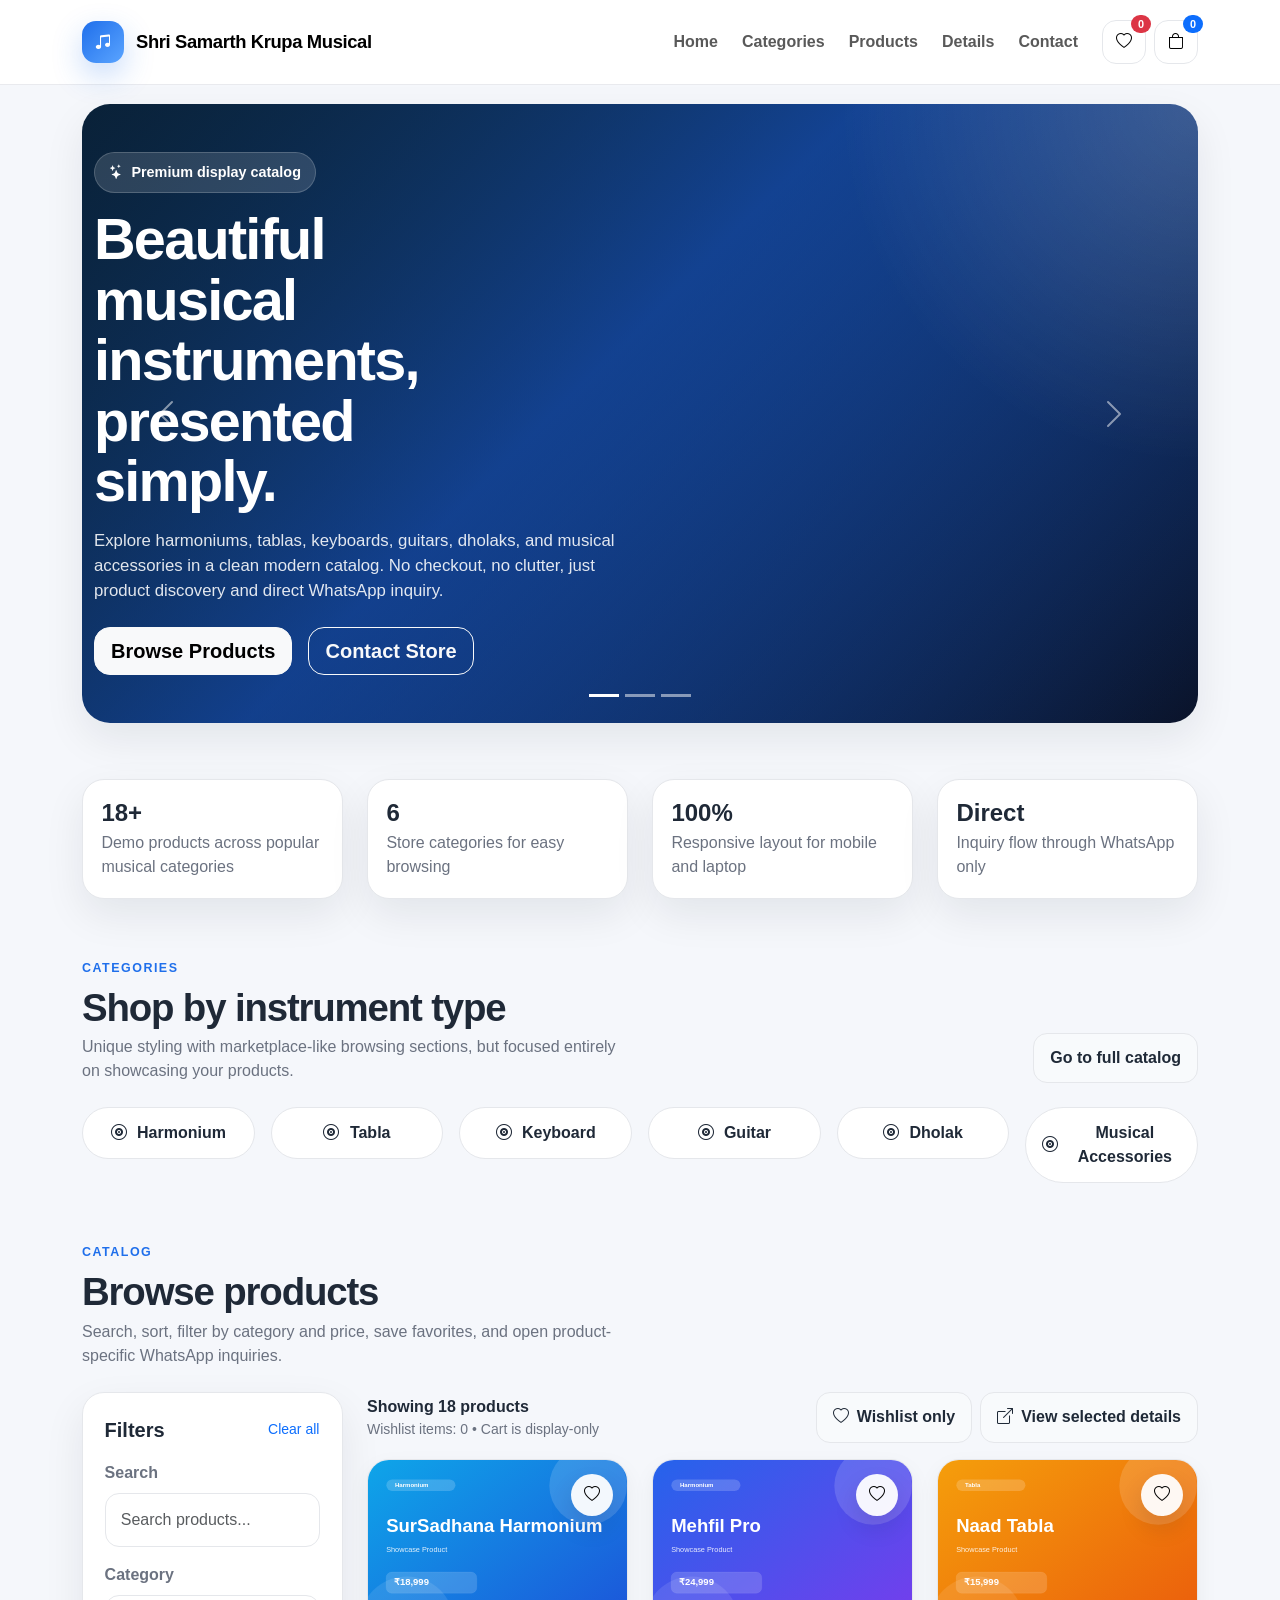
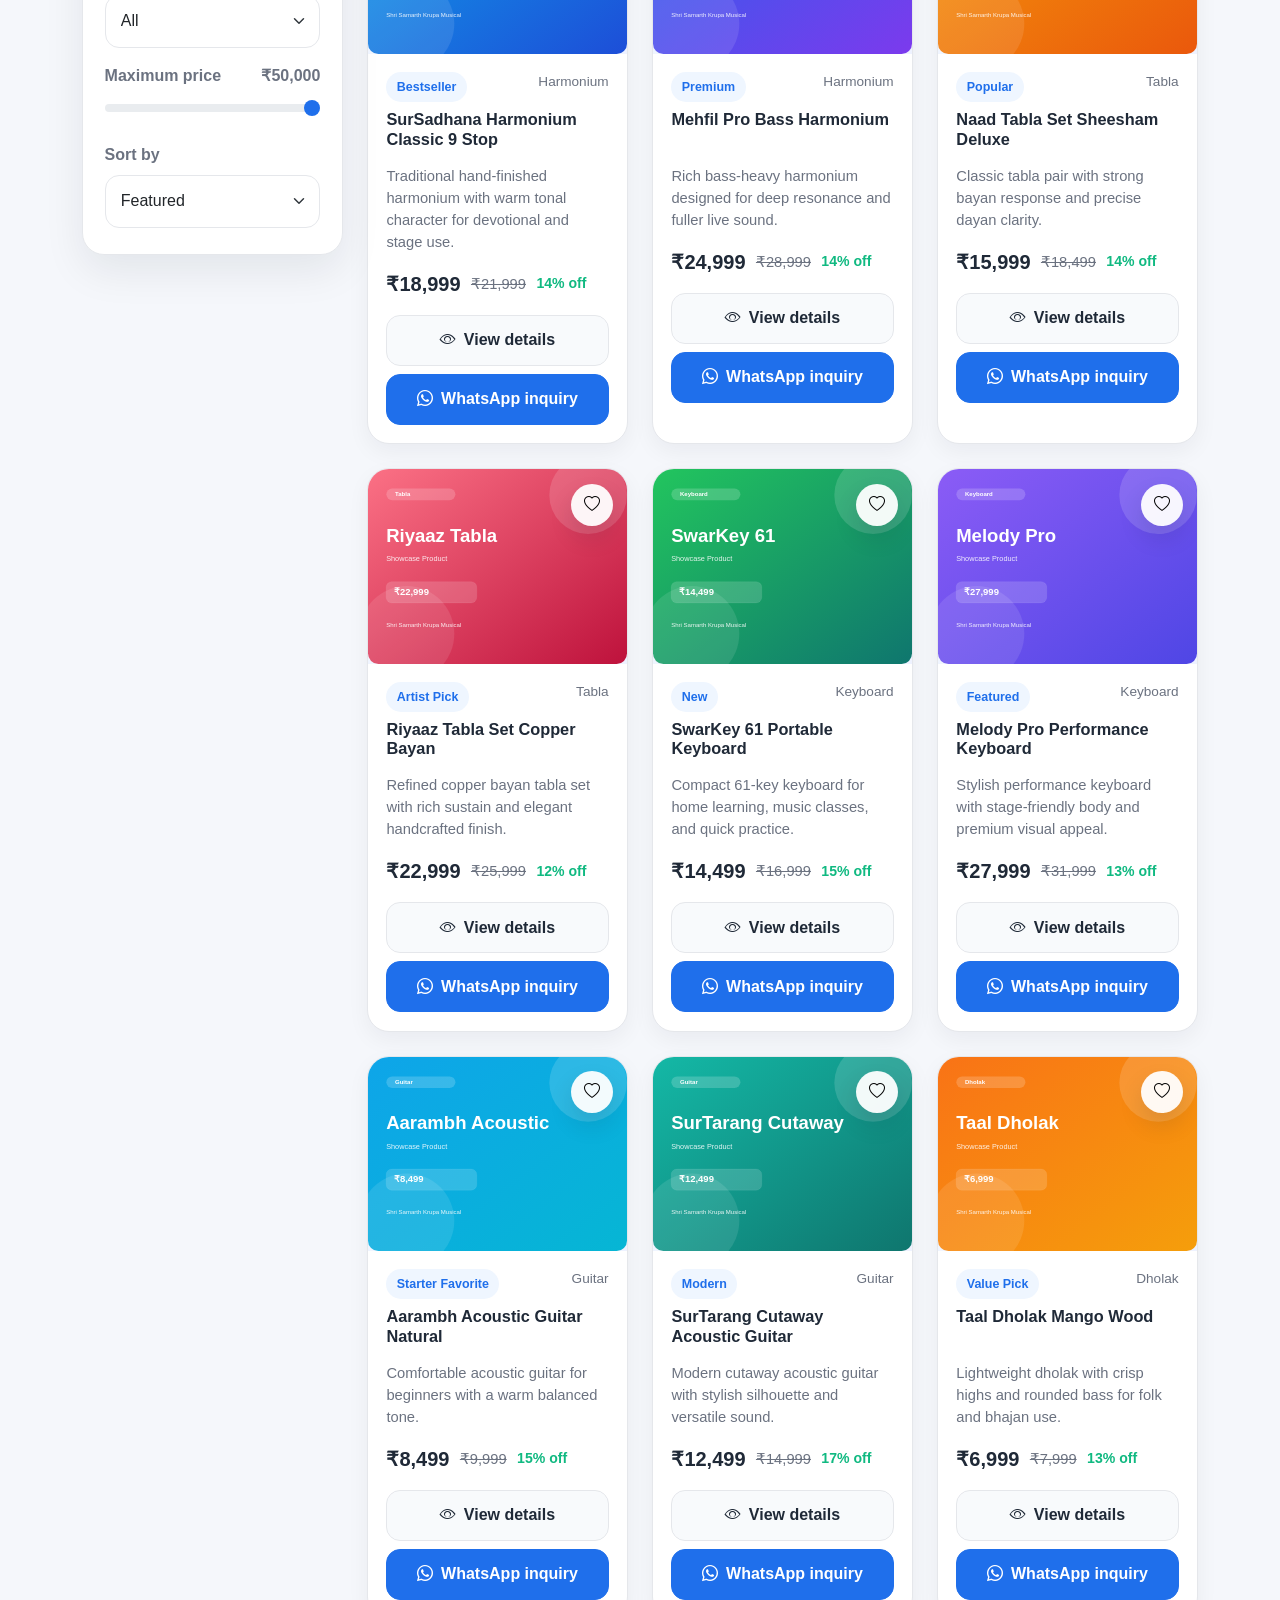
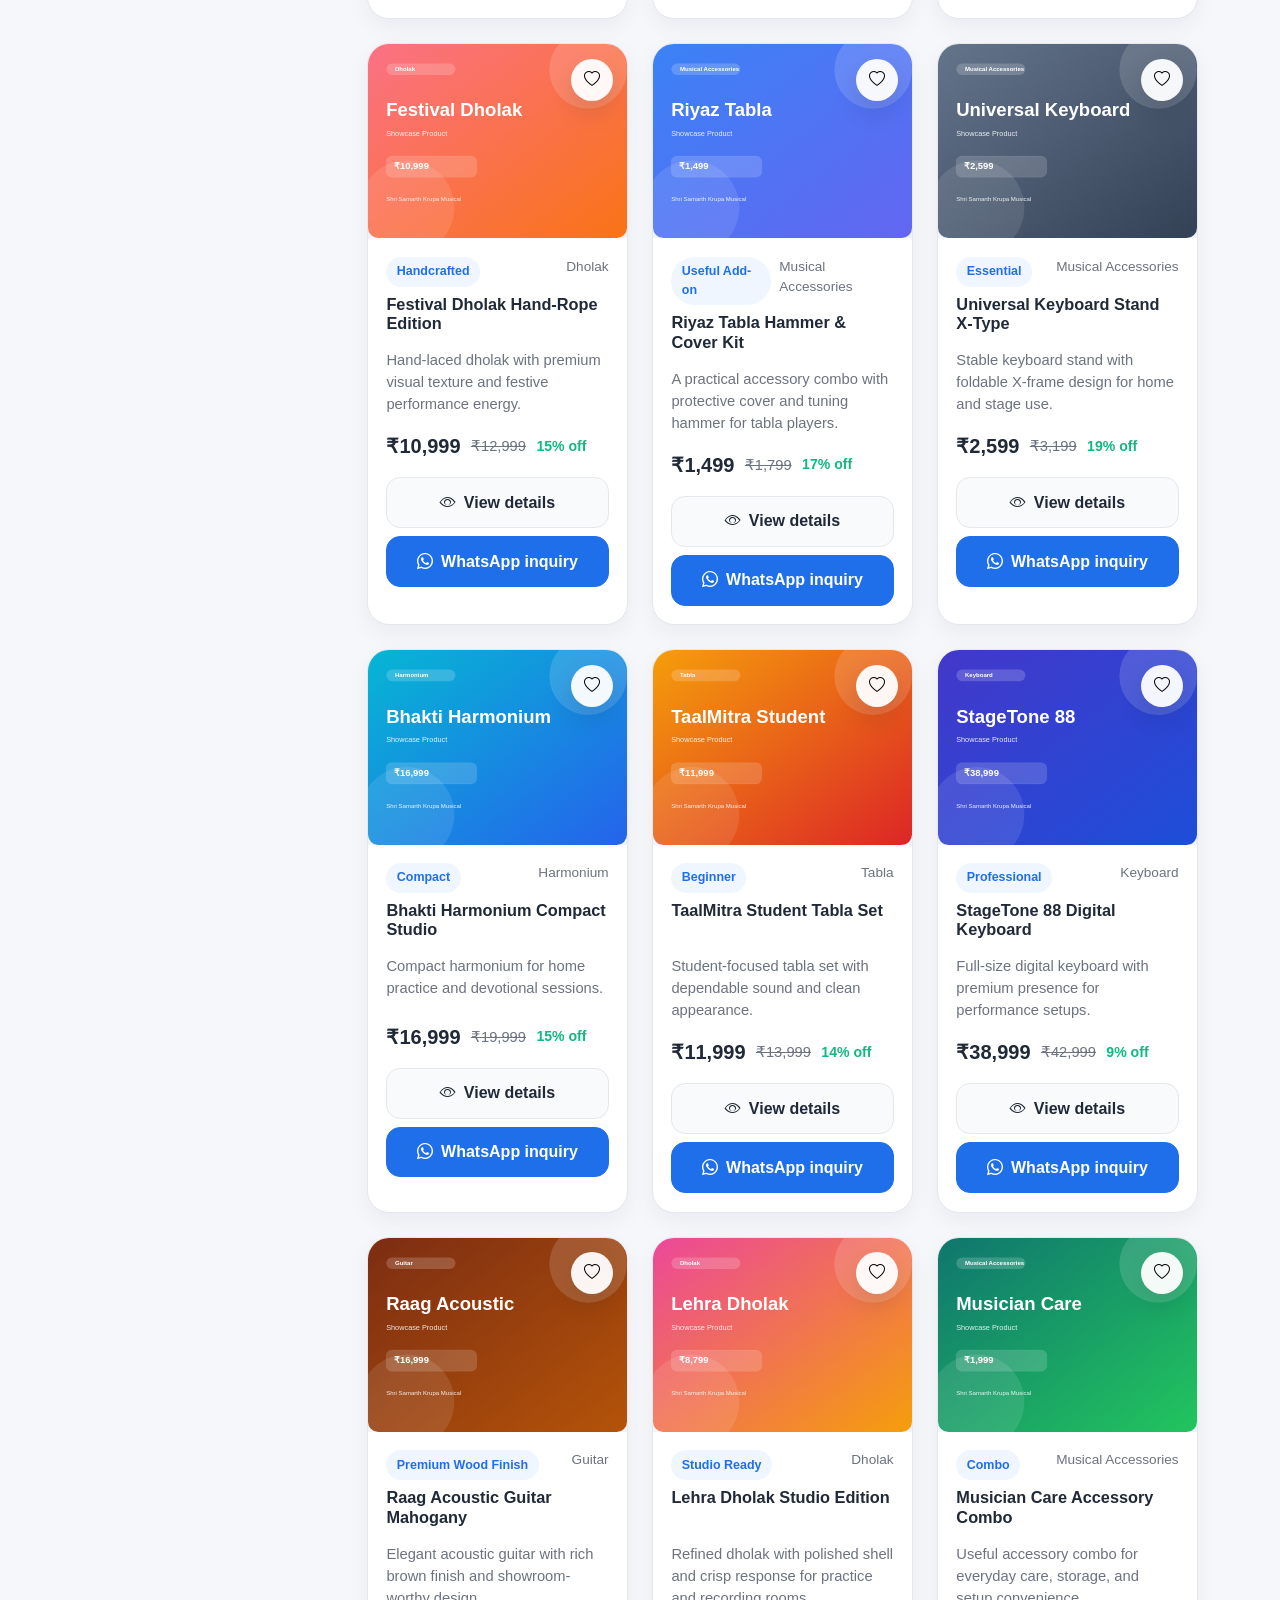
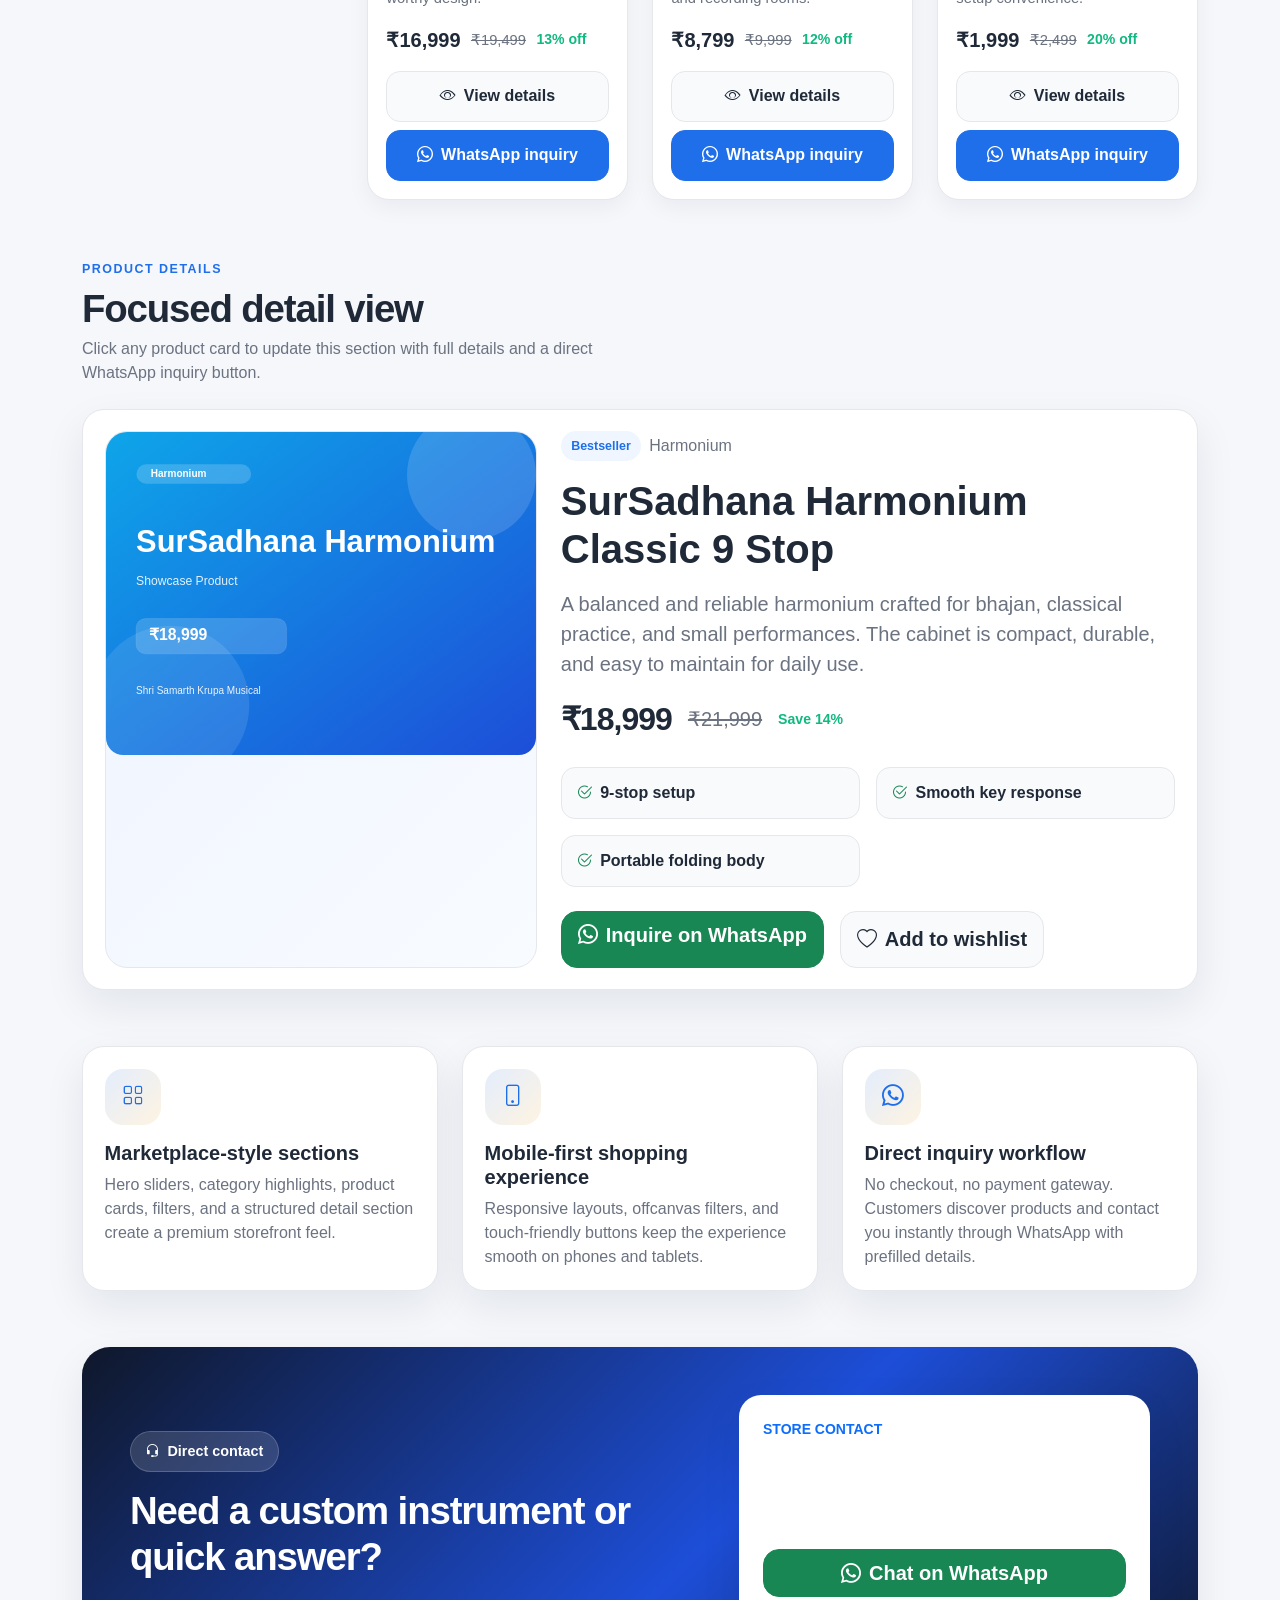
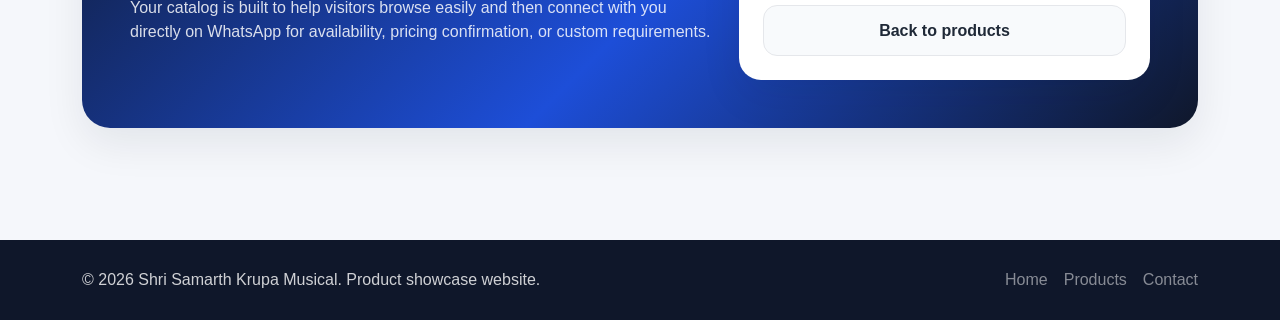
==== index.html @ 55a754b4 "Update index.html added a new style website" ====
<!DOCTYPE html>
<html lang="en">
<head>
  <meta charset="UTF-8" />
  <meta name="viewport" content="width=device-width, initial-scale=1.0" />
  <title>Shri Samarth Krupa Musical</title>
  <link href="https://cdn.jsdelivr.net/npm/bootstrap@5.3.3/dist/css/bootstrap.min.css" rel="stylesheet">
  <link href="https://cdn.jsdelivr.net/npm/bootstrap-icons@1.11.3/font/bootstrap-icons.css" rel="stylesheet">
  <style>
    :root {
      --brand: #1f6feb;
      --brand-dark: #0f4db8;
      --accent: #f59e0b;
      --ink: #1f2937;
      --muted: #6b7280;
      --surface: #ffffff;
      --bg: #f5f7fb;
      --border: #e5e7eb;
      --success: #10b981;
      --danger: #ef4444;
      --shadow: 0 16px 40px rgba(15, 23, 42, 0.08);
      --radius-xl: 28px;
      --radius-lg: 22px;
      --radius-md: 16px;
      --radius-sm: 12px;
    }

    * {
      box-sizing: border-box;
    }

    html {
      scroll-behavior: smooth;
    }

    body {
      font-family: Inter, Arial, Helvetica, sans-serif;
      background: var(--bg);
      color: var(--ink);
    }

    .navbar {
      background: rgba(255, 255, 255, 0.92);
      backdrop-filter: blur(12px);
      border-bottom: 1px solid rgba(229, 231, 235, 0.85);
    }

    .navbar-brand {
      font-weight: 800;
      letter-spacing: -0.02em;
      font-size: 1.15rem;
      display: flex;
      align-items: center;
      gap: 0.75rem;
    }

    .brand-badge {
      width: 42px;
      height: 42px;
      border-radius: 14px;
      background: linear-gradient(135deg, var(--brand), #5aa4ff);
      color: #fff;
      display: inline-flex;
      align-items: center;
      justify-content: center;
      box-shadow: 0 12px 30px rgba(31, 111, 235, 0.25);
      font-size: 1.05rem;
    }

    .nav-icon-btn {
      width: 44px;
      height: 44px;
      border-radius: 14px;
      border: 1px solid var(--border);
      background: #fff;
      display: inline-flex;
      align-items: center;
      justify-content: center;
      position: relative;
      transition: 0.2s ease;
    }

    .nav-icon-btn:hover {
      transform: translateY(-1px);
      border-color: #c8d2e0;
      box-shadow: var(--shadow);
    }

    .nav-icon-btn .badge {
      position: absolute;
      top: -6px;
      right: -6px;
      font-size: 0.68rem;
    }

    .hero-wrap {
      padding-top: 104px;
    }

    .section-space {
      padding: 56px 0;
    }

    .hero-card {
      border: 0;
      border-radius: var(--radius-xl);
      overflow: hidden;
      box-shadow: var(--shadow);
    }

    .hero-slide {
      min-height: 500px;
      display: flex;
      align-items: center;
      color: #fff;
      position: relative;
    }

    .hero-slide::before {
      content: "";
      position: absolute;
      inset: 0;
      background: radial-gradient(circle at top right, rgba(255,255,255,0.18), transparent 28%),
                  linear-gradient(130deg, rgba(6,18,50,0.75), rgba(6,18,50,0.18));
    }

    .hero-slide > .container {
      position: relative;
      z-index: 1;
    }

    .slide-1 {
      background: linear-gradient(135deg, #134e4a, #1f6feb 45%, #0b1327);
    }

    .slide-2 {
      background: linear-gradient(135deg, #7c2d12, #f59e0b 42%, #111827);
    }

    .slide-3 {
      background: linear-gradient(135deg, #1d4ed8, #7c3aed 42%, #111827);
    }

    .hero-chip {
      display: inline-flex;
      align-items: center;
      gap: 0.5rem;
      padding: 0.55rem 0.9rem;
      border-radius: 999px;
      background: rgba(255, 255, 255, 0.14);
      border: 1px solid rgba(255, 255, 255, 0.18);
      margin-bottom: 1rem;
      font-weight: 600;
      font-size: 0.9rem;
    }

    .hero-title {
      font-size: clamp(2.2rem, 4.5vw, 4.25rem);
      font-weight: 800;
      line-height: 1.05;
      letter-spacing: -0.03em;
      max-width: 10ch;
    }

    .hero-copy {
      max-width: 58ch;
      color: rgba(255, 255, 255, 0.88);
      font-size: 1.05rem;
      margin: 1rem 0 1.5rem;
    }

    .soft-card {
      background: var(--surface);
      border: 1px solid var(--border);
      border-radius: var(--radius-lg);
      box-shadow: var(--shadow);
    }

    .mini-stat {
      padding: 1.15rem;
      height: 100%;
    }

    .mini-stat h3 {
      font-size: 1.5rem;
      font-weight: 800;
      margin-bottom: 0.25rem;
    }

    .mini-stat p {
      margin: 0;
      color: var(--muted);
    }

    .section-head {
      display: flex;
      align-items: flex-end;
      justify-content: space-between;
      gap: 1rem;
      margin-bottom: 1.5rem;
      flex-wrap: wrap;
    }

    .eyebrow {
      color: var(--brand);
      text-transform: uppercase;
      letter-spacing: 0.12em;
      font-size: 0.78rem;
      font-weight: 700;
      margin-bottom: 0.45rem;
      display: inline-block;
    }

    .section-title {
      font-size: clamp(1.7rem, 3vw, 2.4rem);
      font-weight: 800;
      letter-spacing: -0.03em;
      margin-bottom: 0.3rem;
    }

    .section-copy {
      color: var(--muted);
      max-width: 62ch;
      margin: 0;
    }

    .category-pill {
      background: #fff;
      border: 1px solid var(--border);
      border-radius: 999px;
      padding: 0.8rem 1rem;
      display: inline-flex;
      align-items: center;
      gap: 0.65rem;
      font-weight: 600;
      color: var(--ink);
      transition: 0.2s ease;
      width: 100%;
      justify-content: center;
    }

    .category-pill:hover,
    .category-pill.active {
      background: var(--brand);
      color: #fff;
      border-color: var(--brand);
      box-shadow: 0 12px 28px rgba(31, 111, 235, 0.22);
      transform: translateY(-1px);
    }

    .filter-card,
    .details-card,
    .info-card,
    .cta-card {
      padding: 1.35rem;
    }

    .filter-card .form-label,
    .details-meta,
    .muted {
      color: var(--muted);
    }

    .form-control,
    .form-select {
      border-radius: 14px;
      border-color: var(--border);
      padding: 0.85rem 0.95rem;
    }

    .form-control:focus,
    .form-select:focus,
    .form-range:focus {
      box-shadow: 0 0 0 0.2rem rgba(31, 111, 235, 0.12);
      border-color: rgba(31, 111, 235, 0.35);
    }

    .form-range::-webkit-slider-thumb {
      background: var(--brand);
    }

    .form-range::-moz-range-thumb {
      background: var(--brand);
      border: 0;
    }

    .product-card {
      border: 1px solid var(--border);
      border-radius: var(--radius-lg);
      background: #fff;
      overflow: hidden;
      height: 100%;
      transition: 0.22s ease;
      box-shadow: 0 8px 22px rgba(15, 23, 42, 0.05);
    }

    .product-card:hover {
      transform: translateY(-5px);
      box-shadow: 0 20px 42px rgba(15, 23, 42, 0.12);
      border-color: #d8e2ef;
    }

    .product-media {
      position: relative;
      aspect-ratio: 4 / 3;
      background: linear-gradient(135deg, #eff6ff, #eef2ff);
      overflow: hidden;
    }

    .product-media img {
      width: 100%;
      height: 100%;
      object-fit: cover;
      transition: 0.25s ease;
    }

    .product-card:hover .product-media img {
      transform: scale(1.03);
    }

    .wishlist-btn {
      position: absolute;
      top: 0.9rem;
      right: 0.9rem;
      width: 42px;
      height: 42px;
      border-radius: 50%;
      border: 0;
      background: rgba(255, 255, 255, 0.94);
      display: flex;
      align-items: center;
      justify-content: center;
      box-shadow: 0 12px 24px rgba(15, 23, 42, 0.12);
      transition: 0.2s ease;
    }

    .wishlist-btn.active {
      color: var(--danger);
    }

    .badge-soft {
      display: inline-flex;
      align-items: center;
      gap: 0.35rem;
      padding: 0.35rem 0.65rem;
      border-radius: 999px;
      background: #eff6ff;
      color: var(--brand);
      font-size: 0.78rem;
      font-weight: 700;
    }

    .product-body {
      padding: 1.15rem;
    }

    .product-category {
      color: var(--muted);
      font-size: 0.85rem;
      margin-bottom: 0.25rem;
    }

    .product-title {
      font-size: 1.02rem;
      font-weight: 700;
      margin-bottom: 0.5rem;
      min-height: 2.9rem;
    }

    .product-desc {
      color: var(--muted);
      font-size: 0.92rem;
      min-height: 3.15rem;
    }

    .price-row {
      display: flex;
      align-items: center;
      gap: 0.65rem;
      flex-wrap: wrap;
      margin: 0.9rem 0 1rem;
    }

    .price {
      font-size: 1.25rem;
      font-weight: 800;
    }

    .old-price {
      color: var(--muted);
      text-decoration: line-through;
      font-size: 0.92rem;
    }

    .discount {
      color: var(--success);
      font-weight: 700;
      font-size: 0.88rem;
    }

    .btn-brand {
      background: var(--brand);
      border-color: var(--brand);
      color: #fff;
      border-radius: 14px;
      padding: 0.78rem 1rem;
      font-weight: 700;
    }

    .btn-brand:hover,
    .btn-brand:focus {
      background: var(--brand-dark);
      border-color: var(--brand-dark);
      color: #fff;
    }

    .btn-soft {
      background: #f8fafc;
      border: 1px solid var(--border);
      color: var(--ink);
      border-radius: 14px;
      padding: 0.78rem 1rem;
      font-weight: 700;
    }

    .btn-soft:hover {
      border-color: #cdd8e6;
      background: #fff;
    }

    .result-strip {
      display: flex;
      justify-content: space-between;
      align-items: center;
      gap: 1rem;
      margin-bottom: 1rem;
      flex-wrap: wrap;
    }

    .detail-image-wrap {
      background: linear-gradient(135deg, #eef4ff, #f8fbff);
      border: 1px solid var(--border);
      border-radius: var(--radius-lg);
      overflow: hidden;
      min-height: 100%;
    }

    .detail-image-wrap img {
      width: 100%;
      aspect-ratio: 4 / 3;
      object-fit: cover;
    }

    .detail-price {
      font-size: 2rem;
      font-weight: 800;
      letter-spacing: -0.03em;
    }

    .detail-feature {
      padding: 0.8rem 0.9rem;
      border-radius: 14px;
      background: #f8fafc;
      border: 1px solid var(--border);
      font-weight: 600;
    }

    .feature-stack .info-card {
      height: 100%;
    }

    .feature-icon {
      width: 56px;
      height: 56px;
      border-radius: 18px;
      background: linear-gradient(135deg, rgba(31,111,235,0.12), rgba(245,158,11,0.12));
      display: flex;
      align-items: center;
      justify-content: center;
      color: var(--brand);
      font-size: 1.35rem;
      margin-bottom: 1rem;
    }

    .cta-card {
      background: linear-gradient(135deg, #0f172a, #1d4ed8 55%, #0f172a);
      color: #fff;
      border-radius: var(--radius-xl);
      box-shadow: var(--shadow);
    }

    .cta-card p,
    .cta-card .muted-light {
      color: rgba(255, 255, 255, 0.84);
    }

    footer {
      background: #0f172a;
      color: rgba(255,255,255,0.8);
      padding: 28px 0;
      margin-top: 56px;
    }

    .sticky-filter {
      position: sticky;
      top: 96px;
    }

    .empty-state {
      padding: 2rem;
      text-align: center;
      border-radius: var(--radius-lg);
      background: #fff;
      border: 1px dashed #cfd8e3;
      color: var(--muted);
    }

    @media (max-width: 991.98px) {
      .hero-slide {
        min-height: 430px;
      }

      .sticky-filter {
        position: static;
      }
    }

    @media (max-width: 767.98px) {
      .hero-wrap {
        padding-top: 88px;
      }

      .hero-slide {
        min-height: 380px;
      }

      .hero-title {
        max-width: 100%;
      }

      .section-space {
        padding: 42px 0;
      }
    }
  </style>
</head>
<body>
  <nav class="navbar navbar-expand-lg fixed-top">
    <div class="container py-2">
      <a class="navbar-brand" href="#home">
        <span class="brand-badge"><i class="bi bi-music-note-beamed"></i></span>
        <span>Shri Samarth Krupa Musical</span>
      </a>
      <button class="navbar-toggler border-0 shadow-none" type="button" data-bs-toggle="collapse" data-bs-target="#mainNav">
        <span class="navbar-toggler-icon"></span>
      </button>
      <div class="collapse navbar-collapse" id="mainNav">
        <ul class="navbar-nav ms-auto align-items-lg-center gap-lg-2 me-lg-3">
          <li class="nav-item"><a class="nav-link fw-semibold" href="#home">Home</a></li>
          <li class="nav-item"><a class="nav-link fw-semibold" href="#categories">Categories</a></li>
          <li class="nav-item"><a class="nav-link fw-semibold" href="#shop">Products</a></li>
          <li class="nav-item"><a class="nav-link fw-semibold" href="#product-details">Details</a></li>
          <li class="nav-item"><a class="nav-link fw-semibold" href="#contact">Contact</a></li>
        </ul>
        <div class="d-flex align-items-center gap-2 mt-3 mt-lg-0">
          <button class="nav-icon-btn" id="wishlistNavBtn" type="button" title="Wishlist">
            <i class="bi bi-heart"></i>
            <span class="badge rounded-pill text-bg-danger" id="wishlistCount">0</span>
          </button>
          <button class="nav-icon-btn" id="cartBtn" type="button" title="Catalog Only">
            <i class="bi bi-bag"></i>
            <span class="badge rounded-pill text-bg-primary">0</span>
          </button>
        </div>
      </div>
    </div>
  </nav>

  <main id="home" class="hero-wrap">
    <section class="container">
      <div id="heroCarousel" class="carousel slide hero-card" data-bs-ride="carousel">
        <div class="carousel-indicators">
          <button type="button" data-bs-target="#heroCarousel" data-bs-slide-to="0" class="active"></button>
          <button type="button" data-bs-target="#heroCarousel" data-bs-slide-to="1"></button>
          <button type="button" data-bs-target="#heroCarousel" data-bs-slide-to="2"></button>
        </div>
        <div class="carousel-inner">
          <div class="carousel-item active">
            <div class="hero-slide slide-1">
              <div class="container py-5">
                <span class="hero-chip"><i class="bi bi-stars"></i> Premium display catalog</span>
                <h1 class="hero-title">Beautiful musical instruments, presented simply.</h1>
                <p class="hero-copy">Explore harmoniums, tablas, keyboards, guitars, dholaks, and musical accessories in a clean modern catalog. No checkout, no clutter, just product discovery and direct WhatsApp inquiry.</p>
                <div class="d-flex flex-wrap gap-3">
                  <a href="#shop" class="btn btn-light btn-lg rounded-4 fw-bold">Browse Products</a>
                  <a href="#contact" class="btn btn-outline-light btn-lg rounded-4 fw-bold">Contact Store</a>
                </div>
              </div>
            </div>
          </div>
          <div class="carousel-item">
            <div class="hero-slide slide-2">
              <div class="container py-5">
                <span class="hero-chip"><i class="bi bi-soundwave"></i> Signature collection</span>
                <h1 class="hero-title">Show every category with a premium catalog feel.</h1>
                <p class="hero-copy">Use filters, sorting, wishlist, and product details to help visitors discover the right instrument before they message you on WhatsApp.</p>
                <div class="d-flex flex-wrap gap-3">
                  <a href="#categories" class="btn btn-light btn-lg rounded-4 fw-bold">View Categories</a>
                  <a href="#product-details" class="btn btn-outline-light btn-lg rounded-4 fw-bold">See Product Details</a>
                </div>
              </div>
            </div>
          </div>
          <div class="carousel-item">
            <div class="hero-slide slide-3">
              <div class="container py-5">
                <span class="hero-chip"><i class="bi bi-whatsapp"></i> WhatsApp inquiry flow</span>
                <h1 class="hero-title">Let customers discover first, then contact you directly.</h1>
                <p class="hero-copy">Every product includes a direct inquiry button that opens WhatsApp with a prefilled message containing the product name and price.</p>
                <div class="d-flex flex-wrap gap-3">
                  <a href="#shop" class="btn btn-light btn-lg rounded-4 fw-bold">Start Shopping</a>
                  <a href="#contact" class="btn btn-outline-light btn-lg rounded-4 fw-bold">Message Now</a>
                </div>
              </div>
            </div>
          </div>
        </div>
        <button class="carousel-control-prev" type="button" data-bs-target="#heroCarousel" data-bs-slide="prev">
          <span class="carousel-control-prev-icon"></span>
        </button>
        <button class="carousel-control-next" type="button" data-bs-target="#heroCarousel" data-bs-slide="next">
          <span class="carousel-control-next-icon"></span>
        </button>
      </div>
    </section>

    <section class="section-space">
      <div class="container">
        <div class="row g-4">
          <div class="col-md-6 col-xl-3">
            <div class="soft-card mini-stat">
              <h3>18+</h3>
              <p>Demo products across popular musical categories</p>
            </div>
          </div>
          <div class="col-md-6 col-xl-3">
            <div class="soft-card mini-stat">
              <h3>6</h3>
              <p>Store categories for easy browsing</p>
            </div>
          </div>
          <div class="col-md-6 col-xl-3">
            <div class="soft-card mini-stat">
              <h3>100%</h3>
              <p>Responsive layout for mobile and laptop</p>
            </div>
          </div>
          <div class="col-md-6 col-xl-3">
            <div class="soft-card mini-stat">
              <h3>Direct</h3>
              <p>Inquiry flow through WhatsApp only</p>
            </div>
          </div>
        </div>
      </div>
    </section>

    <section id="categories" class="section-space pt-0">
      <div class="container">
        <div class="section-head">
          <div>
            <span class="eyebrow">Categories</span>
            <h2 class="section-title">Shop by instrument type</h2>
            <p class="section-copy">Unique styling with marketplace-like browsing sections, but focused entirely on showcasing your products.</p>
          </div>
          <a href="#shop" class="btn btn-soft">Go to full catalog</a>
        </div>
        <div class="row g-3" id="categoryPills"></div>
      </div>
    </section>

    <section id="shop" class="section-space pt-0">
      <div class="container">
        <div class="section-head">
          <div>
            <span class="eyebrow">Catalog</span>
            <h2 class="section-title">Browse products</h2>
            <p class="section-copy">Search, sort, filter by category and price, save favorites, and open product-specific WhatsApp inquiries.</p>
          </div>
          <button class="btn btn-soft d-lg-none" data-bs-toggle="offcanvas" data-bs-target="#mobileFilters">
            <i class="bi bi-sliders me-2"></i>Filters
          </button>
        </div>

        <div class="row g-4">
          <div class="col-lg-3 d-none d-lg-block">
            <div class="soft-card filter-card sticky-filter">
              <div class="d-flex justify-content-between align-items-center mb-3">
                <h5 class="mb-0 fw-bold">Filters</h5>
                <button class="btn btn-sm btn-link text-decoration-none px-0" id="clearFiltersDesktop">Clear all</button>
              </div>
              <div class="mb-3">
                <label class="form-label fw-semibold">Search</label>
                <input type="text" class="form-control" id="searchInputDesktop" placeholder="Search products...">
              </div>
              <div class="mb-3">
                <label class="form-label fw-semibold">Category</label>
                <select class="form-select" id="categorySelectDesktop"></select>
              </div>
              <div class="mb-3">
                <label class="form-label fw-semibold d-flex justify-content-between"><span>Maximum price</span> <span id="priceValueDesktop">₹50,000</span></label>
                <input type="range" class="form-range" id="priceRangeDesktop" min="2000" max="50000" step="500" value="50000">
              </div>
              <div class="mb-1">
                <label class="form-label fw-semibold">Sort by</label>
                <select class="form-select" id="sortSelectDesktop">
                  <option value="featured">Featured</option>
                  <option value="priceLowHigh">Price: Low to High</option>
                  <option value="priceHighLow">Price: High to Low</option>
                  <option value="nameAZ">Name: A to Z</option>
                </select>
              </div>
            </div>
          </div>

          <div class="col-lg-9">
            <div class="result-strip">
              <div>
                <div class="fw-bold" id="resultsText">Showing 0 products</div>
                <div class="muted small">Wishlist items: <span id="wishlistText">0</span> • Cart is display-only</div>
              </div>
              <div class="d-flex align-items-center gap-2 flex-wrap">
                <button class="btn btn-soft" id="showWishlistOnlyBtn"><i class="bi bi-heart me-2"></i>Wishlist only</button>
                <a href="#product-details" class="btn btn-soft"><i class="bi bi-box-arrow-up-right me-2"></i>View selected details</a>
              </div>
            </div>
            <div class="row g-4" id="productGrid"></div>
          </div>
        </div>
      </div>
    </section>

    <section id="product-details" class="section-space pt-0">
      <div class="container">
        <div class="section-head">
          <div>
            <span class="eyebrow">Product details</span>
            <h2 class="section-title">Focused detail view</h2>
            <p class="section-copy">Click any product card to update this section with full details and a direct WhatsApp inquiry button.</p>
          </div>
        </div>
        <div class="soft-card details-card">
          <div class="row g-4 align-items-stretch" id="detailsContent"></div>
        </div>
      </div>
    </section>

    <section class="section-space pt-0">
      <div class="container feature-stack">
        <div class="row g-4">
          <div class="col-md-6 col-xl-4">
            <div class="soft-card info-card">
              <div class="feature-icon"><i class="bi bi-grid"></i></div>
              <h5 class="fw-bold">Marketplace-style sections</h5>
              <p class="muted mb-0">Hero sliders, category highlights, product cards, filters, and a structured detail section create a premium storefront feel.</p>
            </div>
          </div>
          <div class="col-md-6 col-xl-4">
            <div class="soft-card info-card">
              <div class="feature-icon"><i class="bi bi-phone"></i></div>
              <h5 class="fw-bold">Mobile-first shopping experience</h5>
              <p class="muted mb-0">Responsive layouts, offcanvas filters, and touch-friendly buttons keep the experience smooth on phones and tablets.</p>
            </div>
          </div>
          <div class="col-md-6 col-xl-4">
            <div class="soft-card info-card">
              <div class="feature-icon"><i class="bi bi-whatsapp"></i></div>
              <h5 class="fw-bold">Direct inquiry workflow</h5>
              <p class="muted mb-0">No checkout, no payment gateway. Customers discover products and contact you instantly through WhatsApp with prefilled details.</p>
            </div>
          </div>
        </div>
      </div>
    </section>

    <section id="contact" class="section-space pt-0">
      <div class="container">
        <div class="cta-card p-4 p-lg-5">
          <div class="row align-items-center g-4">
            <div class="col-lg-7">
              <span class="hero-chip mb-3"><i class="bi bi-headset"></i> Direct contact</span>
              <h2 class="section-title text-white mb-3">Need a custom instrument or quick answer?</h2>
              <p class="mb-0 muted-light">Your catalog is built to help visitors browse easily and then connect with you directly on WhatsApp for availability, pricing confirmation, or custom requirements.</p>
            </div>
            <div class="col-lg-5">
              <div class="soft-card p-4 border-0">
                <div class="small text-uppercase text-primary fw-bold mb-2">Store Contact</div>
                <h4 class="fw-bold mb-2">Shri Samarth Krupa Musical</h4>
                <p class="muted mb-3">WhatsApp inquiries only • Demo catalog ready for your real products</p>
                <div class="d-grid gap-2">
                  <a class="btn btn-success btn-lg rounded-4 fw-bold" target="_blank" rel="noopener" href="https://wa.me/918308651469?text=Hello%20Shri%20Samarth%20Krupa%20Musical%2C%20I%20want%20to%20know%20more%20about%20your%20products.">
                    <i class="bi bi-whatsapp me-2"></i>Chat on WhatsApp
                  </a>
                  <a class="btn btn-soft" href="#shop">Back to products</a>
                </div>
              </div>
            </div>
          </div>
        </div>
      </div>
    </section>
  </main>

  <footer>
    <div class="container d-flex flex-column flex-lg-row justify-content-between gap-3 align-items-lg-center">
      <div>© 2026 Shri Samarth Krupa Musical. Product showcase website.</div>
      <div class="d-flex gap-3">
        <a class="text-decoration-none text-white-50" href="#home">Home</a>
        <a class="text-decoration-none text-white-50" href="#shop">Products</a>
        <a class="text-decoration-none text-white-50" href="#contact">Contact</a>
      </div>
    </div>
  </footer>

  <div class="offcanvas offcanvas-start" tabindex="-1" id="mobileFilters">
    <div class="offcanvas-header">
      <h5 class="offcanvas-title fw-bold">Filters</h5>
      <button type="button" class="btn-close" data-bs-dismiss="offcanvas"></button>
    </div>
    <div class="offcanvas-body">
      <div class="mb-3">
        <label class="form-label fw-semibold">Search</label>
        <input type="text" class="form-control" id="searchInputMobile" placeholder="Search products...">
      </div>
      <div class="mb-3">
        <label class="form-label fw-semibold">Category</label>
        <select class="form-select" id="categorySelectMobile"></select>
      </div>
      <div class="mb-3">
        <label class="form-label fw-semibold d-flex justify-content-between"><span>Maximum price</span> <span id="priceValueMobile">₹50,000</span></label>
        <input type="range" class="form-range" id="priceRangeMobile" min="2000" max="50000" step="500" value="50000">
      </div>
      <div class="mb-3">
        <label class="form-label fw-semibold">Sort by</label>
        <select class="form-select" id="sortSelectMobile">
          <option value="featured">Featured</option>
          <option value="priceLowHigh">Price: Low to High</option>
          <option value="priceHighLow">Price: High to Low</option>
          <option value="nameAZ">Name: A to Z</option>
        </select>
      </div>
      <div class="d-grid gap-2">
        <button class="btn btn-brand" id="applyMobileFilters" data-bs-dismiss="offcanvas">Apply Filters</button>
        <button class="btn btn-soft" id="clearFiltersMobile">Clear all</button>
      </div>
    </div>
  </div>

  <div class="position-fixed bottom-0 end-0 p-3" style="z-index: 1080">
    <div id="catalogToast" class="toast align-items-center border-0 shadow" role="alert">
      <div class="d-flex">
        <div class="toast-body fw-semibold">This site is display-only. Orders and inquiries happen on WhatsApp.</div>
        <button type="button" class="btn-close me-2 m-auto" data-bs-dismiss="toast"></button>
      </div>
    </div>
  </div>

  <script src="https://cdn.jsdelivr.net/npm/bootstrap@5.3.3/dist/js/bootstrap.bundle.min.js"></script>
  <script>
    const WHATSAPP_NUMBER = '918308651469';

    const products = [
      {
        id: 1,
        name: 'SurSadhana Harmonium Classic 9 Stop',
        category: 'Harmonium',
        price: 18999,
        oldPrice: 21999,
        badge: 'Bestseller',
        description: 'Traditional hand-finished harmonium with warm tonal character for devotional and stage use.',
        longDescription: 'A balanced and reliable harmonium crafted for bhajan, classical practice, and small performances. The cabinet is compact, durable, and easy to maintain for daily use.',
        highlights: ['9-stop setup', 'Smooth key response', 'Portable folding body'],
        palette: ['#0ea5e9', '#1d4ed8']
      },
      {
        id: 2,
        name: 'Mehfil Pro Bass Harmonium',
        category: 'Harmonium',
        price: 24999,
        oldPrice: 28999,
        badge: 'Premium',
        description: 'Rich bass-heavy harmonium designed for deep resonance and fuller live sound.',
        longDescription: 'Ideal for devotional singers and performers who prefer fuller tonal depth. The structure is made to give a stable playing feel and a refined front profile.',
        highlights: ['Enhanced bass tone', 'Concert-ready sound', 'Polished wood finish'],
        palette: ['#2563eb', '#7c3aed']
      },
      {
        id: 3,
        name: 'Naad Tabla Set Sheesham Deluxe',
        category: 'Tabla',
        price: 15999,
        oldPrice: 18499,
        badge: 'Popular',
        description: 'Classic tabla pair with strong bayan response and precise dayan clarity.',
        longDescription: 'A versatile tabla set suitable for learners and intermediate artists. It delivers clear bols, stable tuning, and a presentation-ready appearance.',
        highlights: ['Clear tonal articulation', 'Balanced dayan and bayan', 'Practice to performance ready'],
        palette: ['#f59e0b', '#ea580c']
      },
      {
        id: 4,
        name: 'Riyaaz Tabla Set Copper Bayan',
        category: 'Tabla',
        price: 22999,
        oldPrice: 25999,
        badge: 'Artist Pick',
        description: 'Refined copper bayan tabla set with rich sustain and elegant handcrafted finish.',
        longDescription: 'Designed for players who want deeper bass response and a polished premium look. Suitable for stage, class, and advanced riyaz sessions.',
        highlights: ['Copper bayan body', 'Premium skin finish', 'Smooth tonal sustain'],
        palette: ['#fb7185', '#be123c']
      },
      {
        id: 5,
        name: 'SwarKey 61 Portable Keyboard',
        category: 'Keyboard',
        price: 14499,
        oldPrice: 16999,
        badge: 'New',
        description: 'Compact 61-key keyboard for home learning, music classes, and quick practice.',
        longDescription: 'An easy-to-handle keyboard with responsive keys, beginner-friendly layout, and modern styling that works well for students and hobby musicians.',
        highlights: ['61 responsive keys', 'Compact footprint', 'Good for learners'],
        palette: ['#22c55e', '#0f766e']
      },
      {
        id: 6,
        name: 'Melody Pro Performance Keyboard',
        category: 'Keyboard',
        price: 27999,
        oldPrice: 31999,
        badge: 'Featured',
        description: 'Stylish performance keyboard with stage-friendly body and premium visual appeal.',
        longDescription: 'A polished keyboard option for players who want a more serious setup for live use, teaching studios, and extended practice sessions.',
        highlights: ['Performance-style body', 'Premium finish', 'Designed for stage appeal'],
        palette: ['#8b5cf6', '#4f46e5']
      },
      {
        id: 7,
        name: 'Aarambh Acoustic Guitar Natural',
        category: 'Guitar',
        price: 8499,
        oldPrice: 9999,
        badge: 'Starter Favorite',
        description: 'Comfortable acoustic guitar for beginners with a warm balanced tone.',
        longDescription: 'A reliable everyday guitar for practice, tuition classes, and casual performance. The slim profile and clean natural finish make it approachable for new players.',
        highlights: ['Comfortable neck profile', 'Warm acoustic tone', 'Beginner friendly'],
        palette: ['#0ea5e9', '#06b6d4']
      },
      {
        id: 8,
        name: 'SurTarang Cutaway Acoustic Guitar',
        category: 'Guitar',
        price: 12499,
        oldPrice: 14999,
        badge: 'Modern',
        description: 'Modern cutaway acoustic guitar with stylish silhouette and versatile sound.',
        longDescription: 'Great for students, singer-songwriters, and anyone who wants a sleek showcase instrument with a little extra visual flair.',
        highlights: ['Cutaway body', 'Contemporary styling', 'Versatile for practice and stage'],
        palette: ['#14b8a6', '#0f766e']
      },
      {
        id: 9,
        name: 'Taal Dholak Mango Wood',
        category: 'Dholak',
        price: 6999,
        oldPrice: 7999,
        badge: 'Value Pick',
        description: 'Lightweight dholak with crisp highs and rounded bass for folk and bhajan use.',
        longDescription: 'A practical and attractive dholak built for devotional gatherings, practice, and festive events. Easy to carry and easy to display.',
        highlights: ['Balanced folk tone', 'Portable body', 'Ideal for devotional use'],
        palette: ['#f97316', '#f59e0b']
      },
      {
        id: 10,
        name: 'Festival Dholak Hand-Rope Edition',
        category: 'Dholak',
        price: 10999,
        oldPrice: 12999,
        badge: 'Handcrafted',
        description: 'Hand-laced dholak with premium visual texture and festive performance energy.',
        longDescription: 'An eye-catching dholak for stage presence, cultural shows, and regular performance use. Crafted to combine decorative charm and playable comfort.',
        highlights: ['Traditional rope lacing', 'Great visual appeal', 'Folk performance ready'],
        palette: ['#fb7185', '#f97316']
      },
      {
        id: 11,
        name: 'Riyaz Tabla Hammer & Cover Kit',
        category: 'Musical Accessories',
        price: 1499,
        oldPrice: 1799,
        badge: 'Useful Add-on',
        description: 'A practical accessory combo with protective cover and tuning hammer for tabla players.',
        longDescription: 'Perfect for players who want to maintain their tabla set properly while keeping it protected during storage and transport.',
        highlights: ['Protective cover', 'Includes tuning hammer', 'Simple maintenance essential'],
        palette: ['#3b82f6', '#6366f1']
      },
      {
        id: 12,
        name: 'Universal Keyboard Stand X-Type',
        category: 'Musical Accessories',
        price: 2599,
        oldPrice: 3199,
        badge: 'Essential',
        description: 'Stable keyboard stand with foldable X-frame design for home and stage use.',
        longDescription: 'A neat and useful accessory that complements keyboard displays and adds a professional touch to your product collection.',
        highlights: ['Foldable design', 'Stable support', 'Works for multiple keyboard sizes'],
        palette: ['#64748b', '#334155']
      },
      {
        id: 13,
        name: 'Bhakti Harmonium Compact Studio',
        category: 'Harmonium',
        price: 16999,
        oldPrice: 19999,
        badge: 'Compact',
        description: 'Compact harmonium for home practice and devotional sessions.',
        longDescription: 'Built for space-saving setups without losing the visual charm and playing comfort expected from a quality harmonium.',
        highlights: ['Compact body', 'Easy to carry', 'Ideal for home use'],
        palette: ['#06b6d4', '#2563eb']
      },
      {
        id: 14,
        name: 'TaalMitra Student Tabla Set',
        category: 'Tabla',
        price: 11999,
        oldPrice: 13999,
        badge: 'Beginner',
        description: 'Student-focused tabla set with dependable sound and clean appearance.',
        longDescription: 'An approachable option for classes and practice sessions, offering consistent response and simple upkeep.',
        highlights: ['Student-friendly set', 'Good tuning stability', 'Clean visual finish'],
        palette: ['#f59e0b', '#dc2626']
      },
      {
        id: 15,
        name: 'StageTone 88 Digital Keyboard',
        category: 'Keyboard',
        price: 38999,
        oldPrice: 42999,
        badge: 'Professional',
        description: 'Full-size digital keyboard with premium presence for performance setups.',
        longDescription: 'A statement product for advanced users and showroom display, built to feel substantial and stage-worthy.',
        highlights: ['88-key style presentation', 'Premium stage look', 'Advanced setup appeal'],
        palette: ['#4338ca', '#1d4ed8']
      },
      {
        id: 16,
        name: 'Raag Acoustic Guitar Mahogany',
        category: 'Guitar',
        price: 16999,
        oldPrice: 19499,
        badge: 'Premium Wood Finish',
        description: 'Elegant acoustic guitar with rich brown finish and showroom-worthy design.',
        longDescription: 'A polished guitar model that fits premium catalog layouts while staying versatile for lessons, gifting, and performance.',
        highlights: ['Premium wood-style finish', 'Elegant body design', 'Balanced showcase instrument'],
        palette: ['#7c2d12', '#b45309']
      },
      {
        id: 17,
        name: 'Lehra Dholak Studio Edition',
        category: 'Dholak',
        price: 8799,
        oldPrice: 9999,
        badge: 'Studio Ready',
        description: 'Refined dholak with polished shell and crisp response for practice and recording rooms.',
        longDescription: 'A stylish dholak that adds variety to your catalog and suits serious regular users looking for upgraded aesthetics.',
        highlights: ['Polished shell finish', 'Sharper high response', 'Good for studio-like spaces'],
        palette: ['#ec4899', '#f59e0b']
      },
      {
        id: 18,
        name: 'Musician Care Accessory Combo',
        category: 'Musical Accessories',
        price: 1999,
        oldPrice: 2499,
        badge: 'Combo',
        description: 'Useful accessory combo for everyday care, storage, and setup convenience.',
        longDescription: 'A smart add-on package that complements instrument sales and helps round out your display catalog.',
        highlights: ['Easy maintenance support', 'Value combo pack', 'Great cross-sell display item'],
        palette: ['#0f766e', '#22c55e']
      }
    ];

    const state = {
      search: '',
      category: 'All',
      maxPrice: 50000,
      sort: 'featured',
      selectedProductId: 1,
      wishlistOnly: false,
      wishlist: new Set()
    };

    const categories = ['All', 'Harmonium', 'Tabla', 'Keyboard', 'Guitar', 'Dholak', 'Musical Accessories'];

    const categoryPills = document.getElementById('categoryPills');
    const productGrid = document.getElementById('productGrid');
    const resultsText = document.getElementById('resultsText');
    const wishlistCount = document.getElementById('wishlistCount');
    const wishlistText = document.getElementById('wishlistText');
    const detailsContent = document.getElementById('detailsContent');
    const showWishlistOnlyBtn = document.getElementById('showWishlistOnlyBtn');

    const searchInputDesktop = document.getElementById('searchInputDesktop');
    const categorySelectDesktop = document.getElementById('categorySelectDesktop');
    const priceRangeDesktop = document.getElementById('priceRangeDesktop');
    const priceValueDesktop = document.getElementById('priceValueDesktop');
    const sortSelectDesktop = document.getElementById('sortSelectDesktop');

    const searchInputMobile = document.getElementById('searchInputMobile');
    const categorySelectMobile = document.getElementById('categorySelectMobile');
    const priceRangeMobile = document.getElementById('priceRangeMobile');
    const priceValueMobile = document.getElementById('priceValueMobile');
    const sortSelectMobile = document.getElementById('sortSelectMobile');

    const cartBtn = document.getElementById('cartBtn');
    const catalogToast = new bootstrap.Toast(document.getElementById('catalogToast'));

    function formatPrice(value) {
      return new Intl.NumberFormat('en-IN', { style: 'currency', currency: 'INR', maximumFractionDigits: 0 }).format(value);
    }

    function discountPercentage(price, oldPrice) {
      return Math.round(((oldPrice - price) / oldPrice) * 100);
    }

    function createProductArt(product) {
      const svg = `
        <svg xmlns="http://www.w3.org/2000/svg" viewBox="0 0 1200 900">
          <defs>
            <linearGradient id="g" x1="0" y1="0" x2="1" y2="1">
              <stop offset="0%" stop-color="${product.palette[0]}"/>
              <stop offset="100%" stop-color="${product.palette[1]}"/>
            </linearGradient>
          </defs>
          <rect width="1200" height="900" rx="48" fill="url(#g)"/>
          <circle cx="1020" cy="120" r="180" fill="rgba(255,255,255,0.14)"/>
          <circle cx="180" cy="760" r="220" fill="rgba(255,255,255,0.1)"/>
          <rect x="85" y="90" width="320" height="54" rx="27" fill="rgba(255,255,255,0.18)"/>
          <text x="125" y="126" fill="#ffffff" font-family="Arial, Helvetica, sans-serif" font-size="28" font-weight="700">${product.category}</text>
          <text x="84" y="335" fill="#ffffff" font-family="Arial, Helvetica, sans-serif" font-size="86" font-weight="800">${product.name.split(' ').slice(0, 2).join(' ')}</text>
          <text x="84" y="425" fill="rgba(255,255,255,0.88)" font-family="Arial, Helvetica, sans-serif" font-size="34">Showcase Product</text>
          <rect x="84" y="520" width="420" height="98" rx="26" fill="rgba(255,255,255,0.16)" stroke="rgba(255,255,255,0.28)"/>
          <text x="120" y="580" fill="#ffffff" font-family="Arial, Helvetica, sans-serif" font-size="44" font-weight="800">${formatPrice(product.price)}</text>
          <text x="84" y="730" fill="rgba(255,255,255,0.9)" font-family="Arial, Helvetica, sans-serif" font-size="28">Shri Samarth Krupa Musical</text>
        </svg>`;
      return `data:image/svg+xml;charset=UTF-8,${encodeURIComponent(svg)}`;
    }

    const enrichedProducts = products.map(product => ({ ...product, image: createProductArt(product) }));

    function buildWhatsAppLink(product) {
      const message = `Hello Shri Samarth Krupa Musical, I am interested in "${product.name}" (${formatPrice(product.price)}). Please share more details.`;
      return `https://wa.me/${WHATSAPP_NUMBER}?text=${encodeURIComponent(message)}`;
    }

    function syncInputs() {
      searchInputDesktop.value = state.search;
      searchInputMobile.value = state.search;
      categorySelectDesktop.value = state.category;
      categorySelectMobile.value = state.category;
      priceRangeDesktop.value = state.maxPrice;
      priceRangeMobile.value = state.maxPrice;
      sortSelectDesktop.value = state.sort;
      sortSelectMobile.value = state.sort;
      priceValueDesktop.textContent = formatPrice(state.maxPrice);
      priceValueMobile.textContent = formatPrice(state.maxPrice);
      wishlistCount.textContent = state.wishlist.size;
      wishlistText.textContent = state.wishlist.size;
      showWishlistOnlyBtn.classList.toggle('btn-brand', state.wishlistOnly);
      showWishlistOnlyBtn.classList.toggle('btn-soft', !state.wishlistOnly);
      showWishlistOnlyBtn.innerHTML = state.wishlistOnly
        ? '<i class="bi bi-heart-fill me-2"></i>Showing wishlist'
        : '<i class="bi bi-heart me-2"></i>Wishlist only';
    }

    function renderCategoryOptions() {
      const options = categories.map(category => `<option value="${category}">${category}</option>`).join('');
      categorySelectDesktop.innerHTML = options;
      categorySelectMobile.innerHTML = options;
    }

    function renderCategoryPills() {
      categoryPills.innerHTML = categories.slice(1).map(category => `
        <div class="col-6 col-md-4 col-xl-2">
          <button class="category-pill ${state.category === category ? 'active' : ''}" data-category="${category}">
            <i class="bi bi-vinyl"></i>
            <span>${category}</span>
          </button>
        </div>
      `).join('');

      categoryPills.querySelectorAll('[data-category]').forEach(button => {
        button.addEventListener('click', () => {
          state.category = button.dataset.category;
          state.wishlistOnly = false;
          syncInputs();
          renderCategoryPills();
          renderProducts();
          document.getElementById('shop').scrollIntoView({ behavior: 'smooth' });
        });
      });
    }

    function getFilteredProducts() {
      const query = state.search.trim().toLowerCase();

      let filtered = enrichedProducts.filter(product => {
        const matchesSearch = !query || [product.name, product.category, product.description, product.longDescription]
          .join(' ')
          .toLowerCase()
          .includes(query);

        const matchesCategory = state.category === 'All' || product.category === state.category;
        const matchesPrice = product.price <= state.maxPrice;
        const matchesWishlist = !state.wishlistOnly || state.wishlist.has(product.id);

        return matchesSearch && matchesCategory && matchesPrice && matchesWishlist;
      });

      switch (state.sort) {
        case 'priceLowHigh':
          filtered.sort((a, b) => a.price - b.price);
          break;
        case 'priceHighLow':
          filtered.sort((a, b) => b.price - a.price);
          break;
        case 'nameAZ':
          filtered.sort((a, b) => a.name.localeCompare(b.name));
          break;
        default:
          filtered.sort((a, b) => a.id - b.id);
      }

      return filtered;
    }

    function renderProducts() {
      const filtered = getFilteredProducts();
      resultsText.textContent = `Showing ${filtered.length} product${filtered.length === 1 ? '' : 's'}`;

      if (!filtered.length) {
        productGrid.innerHTML = `
          <div class="col-12">
            <div class="empty-state">
              <h5 class="fw-bold mb-2">No products found</h5>
              <p class="mb-3">Try changing your search, category, or price filter.</p>
              <button class="btn btn-brand" onclick="resetFilters()">Reset filters</button>
            </div>
          </div>`;
        return;
      }

      productGrid.innerHTML = filtered.map(product => `
        <div class="col-sm-6 col-xl-4">
          <article class="product-card" role="button" tabindex="0" data-product-id="${product.id}">
            <div class="product-media">
              <img src="${product.image}" alt="${product.name}">
              <button class="wishlist-btn ${state.wishlist.has(product.id) ? 'active' : ''}" data-wishlist-id="${product.id}" aria-label="Add to wishlist">
                <i class="bi ${state.wishlist.has(product.id) ? 'bi-heart-fill' : 'bi-heart'}"></i>
              </button>
            </div>
            <div class="product-body">
              <div class="d-flex justify-content-between align-items-start gap-2 mb-2">
                <span class="badge-soft">${product.badge}</span>
                <span class="product-category">${product.category}</span>
              </div>
              <h3 class="product-title">${product.name}</h3>
              <p class="product-desc">${product.description}</p>
              <div class="price-row">
                <span class="price">${formatPrice(product.price)}</span>
                <span class="old-price">${formatPrice(product.oldPrice)}</span>
                <span class="discount">${discountPercentage(product.price, product.oldPrice)}% off</span>
              </div>
              <div class="d-grid gap-2">
                <button class="btn btn-soft" data-view-id="${product.id}"><i class="bi bi-eye me-2"></i>View details</button>
                <a class="btn btn-brand" href="${buildWhatsAppLink(product)}" target="_blank" rel="noopener"><i class="bi bi-whatsapp me-2"></i>WhatsApp inquiry</a>
              </div>
            </div>
          </article>
        </div>
      `).join('');

      productGrid.querySelectorAll('[data-view-id], [data-product-id]').forEach(element => {
        element.addEventListener('click', event => {
          const id = Number(element.dataset.viewId || element.dataset.productId);
          if (event.target.closest('[data-wishlist-id]')) return;
          showProductDetails(id);
        });
      });

      productGrid.querySelectorAll('[data-wishlist-id]').forEach(button => {
        button.addEventListener('click', event => {
          event.stopPropagation();
          const id = Number(button.dataset.wishlistId);
          toggleWishlist(id);
        });
      });
    }

    function showProductDetails(id) {
      state.selectedProductId = id;
      const product = enrichedProducts.find(item => item.id === id) || enrichedProducts[0];

      detailsContent.innerHTML = `
        <div class="col-lg-5">
          <div class="detail-image-wrap h-100">
            <img src="${product.image}" alt="${product.name}">
          </div>
        </div>
        <div class="col-lg-7">
          <div class="d-flex flex-wrap align-items-center gap-2 mb-3">
            <span class="badge-soft">${product.badge}</span>
            <span class="details-meta">${product.category}</span>
          </div>
          <h3 class="fw-bold display-6 mb-3">${product.name}</h3>
          <p class="details-meta fs-5 mb-3">${product.longDescription}</p>
          <div class="d-flex flex-wrap align-items-center gap-3 mb-4">
            <div class="detail-price">${formatPrice(product.price)}</div>
            <div class="old-price fs-5">${formatPrice(product.oldPrice)}</div>
            <div class="discount">Save ${discountPercentage(product.price, product.oldPrice)}%</div>
          </div>
          <div class="row g-3 mb-4">
            ${product.highlights.map(item => `<div class="col-md-6"><div class="detail-feature"><i class="bi bi-check2-circle text-success me-2"></i>${item}</div></div>`).join('')}
          </div>
          <div class="d-flex flex-wrap gap-3">
            <a class="btn btn-success btn-lg rounded-4 fw-bold" target="_blank" rel="noopener" href="${buildWhatsAppLink(product)}"><i class="bi bi-whatsapp me-2"></i>Inquire on WhatsApp</a>
            <button class="btn ${state.wishlist.has(product.id) ? 'btn-brand' : 'btn-soft'} btn-lg rounded-4" id="detailWishlistBtn">
              <i class="bi ${state.wishlist.has(product.id) ? 'bi-heart-fill' : 'bi-heart'} me-2"></i>${state.wishlist.has(product.id) ? 'Saved to wishlist' : 'Add to wishlist'}
            </button>
          </div>
        </div>
      `;

      const detailWishlistBtn = document.getElementById('detailWishlistBtn');
      detailWishlistBtn.addEventListener('click', () => toggleWishlist(product.id));

      document.getElementById('product-details').scrollIntoView({ behavior: 'smooth', block: 'start' });
    }

    function toggleWishlist(id) {
      if (state.wishlist.has(id)) {
        state.wishlist.delete(id);
      } else {
        state.wishlist.add(id);
      }
      syncInputs();
      renderProducts();
      showProductDetails(state.selectedProductId);
    }

    function updateState(partial) {
      Object.assign(state, partial);
      syncInputs();
      renderCategoryPills();
      renderProducts();
    }

    function resetFilters() {
      updateState({
        search: '',
        category: 'All',
        maxPrice: 50000,
        sort: 'featured',
        wishlistOnly: false
      });
    }

    window.resetFilters = resetFilters;

    function bindFilterEvents() {
      searchInputDesktop.addEventListener('input', event => updateState({ search: event.target.value }));
      searchInputMobile.addEventListener('input', event => updateState({ search: event.target.value }));

      categorySelectDesktop.addEventListener('change', event => updateState({ category: event.target.value, wishlistOnly: false }));
      categorySelectMobile.addEventListener('change', event => updateState({ category: event.target.value, wishlistOnly: false }));

      priceRangeDesktop.addEventListener('input', event => updateState({ maxPrice: Number(event.target.value) }));
      priceRangeMobile.addEventListener('input', event => updateState({ maxPrice: Number(event.target.value) }));

      sortSelectDesktop.addEventListener('change', event => updateState({ sort: event.target.value }));
      sortSelectMobile.addEventListener('change', event => updateState({ sort: event.target.value }));

      document.getElementById('clearFiltersDesktop').addEventListener('click', resetFilters);
      document.getElementById('clearFiltersMobile').addEventListener('click', resetFilters);
      document.getElementById('applyMobileFilters').addEventListener('click', () => renderProducts());

      showWishlistOnlyBtn.addEventListener('click', () => {
        state.wishlistOnly = !state.wishlistOnly;
        syncInputs();
        renderProducts();
      });

      document.getElementById('wishlistNavBtn').addEventListener('click', () => {
        state.wishlistOnly = !state.wishlistOnly;
        syncInputs();
        renderProducts();
        document.getElementById('shop').scrollIntoView({ behavior: 'smooth' });
      });

      cartBtn.addEventListener('click', () => catalogToast.show());
    }

    function init() {
      renderCategoryOptions();
      renderCategoryPills();
      syncInputs();
      renderProducts();
      showProductDetails(state.selectedProductId);
      bindFilterEvents();
    }

    init();
  </script>
</body>
</html>
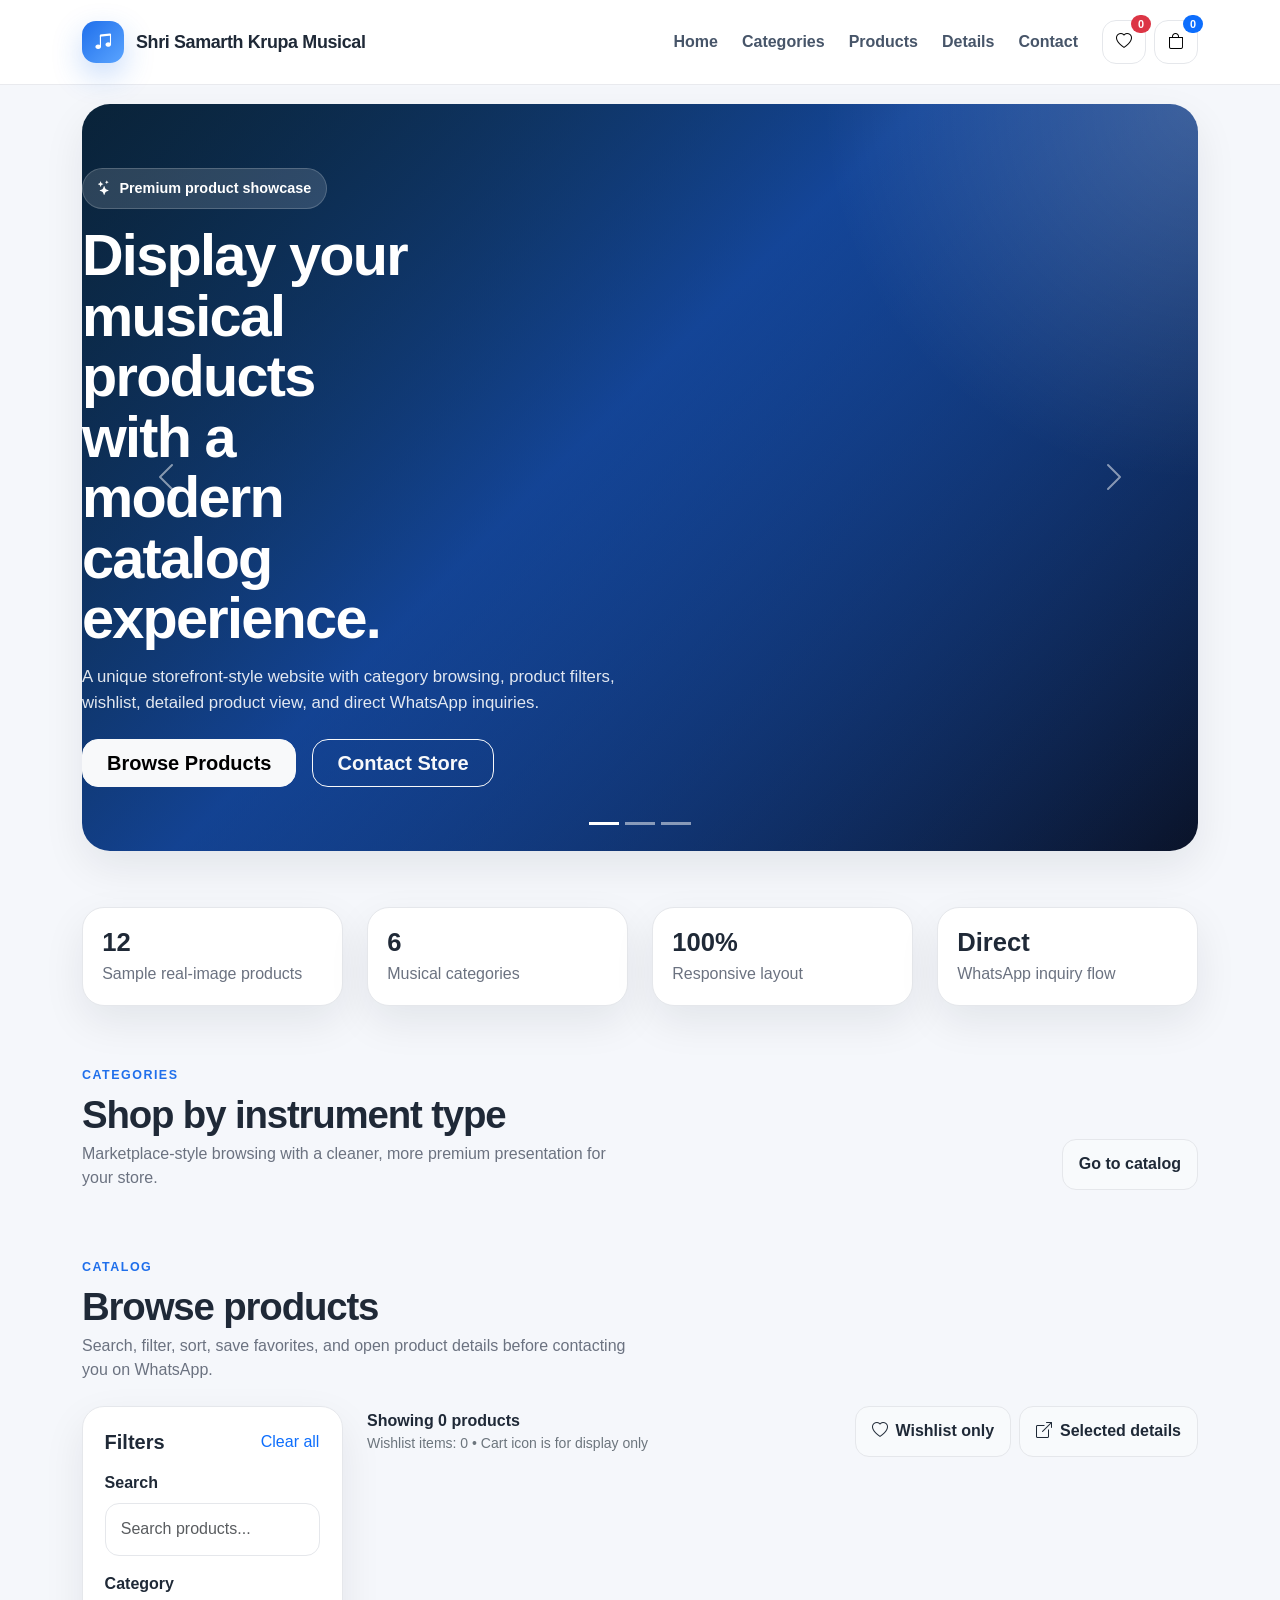
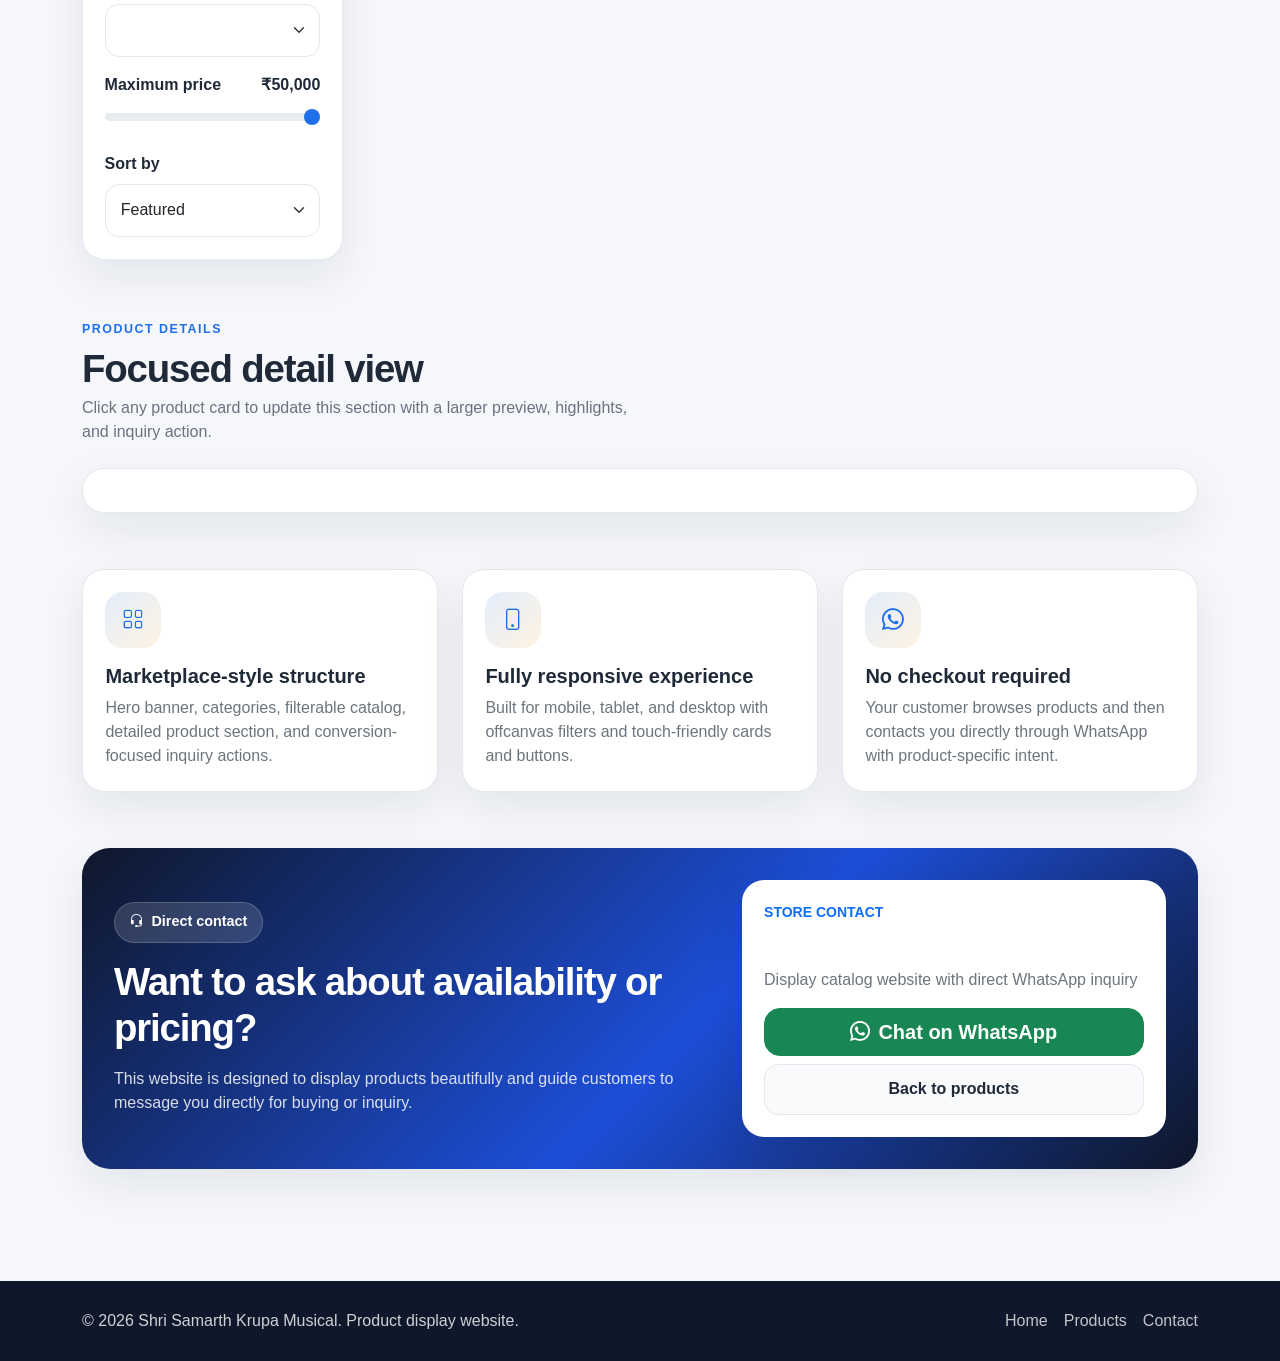
==== commit 8e15b100: "seperate html,Style,Js" ====
--- a/index.html
+++ b/index.html
@@ -4,570 +4,38 @@
   <meta charset="UTF-8" />
   <meta name="viewport" content="width=device-width, initial-scale=1.0" />
   <title>Shri Samarth Krupa Musical</title>
-  <link href="https://cdn.jsdelivr.net/npm/bootstrap@5.3.3/dist/css/bootstrap.min.css" rel="stylesheet">
-  <link href="https://cdn.jsdelivr.net/npm/bootstrap-icons@1.11.3/font/bootstrap-icons.css" rel="stylesheet">
-  <style>
-    :root {
-      --brand: #1f6feb;
-      --brand-dark: #0f4db8;
-      --accent: #f59e0b;
-      --ink: #1f2937;
-      --muted: #6b7280;
-      --surface: #ffffff;
-      --bg: #f5f7fb;
-      --border: #e5e7eb;
-      --success: #10b981;
-      --danger: #ef4444;
-      --shadow: 0 16px 40px rgba(15, 23, 42, 0.08);
-      --radius-xl: 28px;
-      --radius-lg: 22px;
-      --radius-md: 16px;
-      --radius-sm: 12px;
-    }
-
-    * {
-      box-sizing: border-box;
-    }
-
-    html {
-      scroll-behavior: smooth;
-    }
-
-    body {
-      font-family: Inter, Arial, Helvetica, sans-serif;
-      background: var(--bg);
-      color: var(--ink);
-    }
-
-    .navbar {
-      background: rgba(255, 255, 255, 0.92);
-      backdrop-filter: blur(12px);
-      border-bottom: 1px solid rgba(229, 231, 235, 0.85);
-    }
-
-    .navbar-brand {
-      font-weight: 800;
-      letter-spacing: -0.02em;
-      font-size: 1.15rem;
-      display: flex;
-      align-items: center;
-      gap: 0.75rem;
-    }
-
-    .brand-badge {
-      width: 42px;
-      height: 42px;
-      border-radius: 14px;
-      background: linear-gradient(135deg, var(--brand), #5aa4ff);
-      color: #fff;
-      display: inline-flex;
-      align-items: center;
-      justify-content: center;
-      box-shadow: 0 12px 30px rgba(31, 111, 235, 0.25);
-      font-size: 1.05rem;
-    }
-
-    .nav-icon-btn {
-      width: 44px;
-      height: 44px;
-      border-radius: 14px;
-      border: 1px solid var(--border);
-      background: #fff;
-      display: inline-flex;
-      align-items: center;
-      justify-content: center;
-      position: relative;
-      transition: 0.2s ease;
-    }
-
-    .nav-icon-btn:hover {
-      transform: translateY(-1px);
-      border-color: #c8d2e0;
-      box-shadow: var(--shadow);
-    }
-
-    .nav-icon-btn .badge {
-      position: absolute;
-      top: -6px;
-      right: -6px;
-      font-size: 0.68rem;
-    }
-
-    .hero-wrap {
-      padding-top: 104px;
-    }
-
-    .section-space {
-      padding: 56px 0;
-    }
-
-    .hero-card {
-      border: 0;
-      border-radius: var(--radius-xl);
-      overflow: hidden;
-      box-shadow: var(--shadow);
-    }
-
-    .hero-slide {
-      min-height: 500px;
-      display: flex;
-      align-items: center;
-      color: #fff;
-      position: relative;
-    }
-
-    .hero-slide::before {
-      content: "";
-      position: absolute;
-      inset: 0;
-      background: radial-gradient(circle at top right, rgba(255,255,255,0.18), transparent 28%),
-                  linear-gradient(130deg, rgba(6,18,50,0.75), rgba(6,18,50,0.18));
-    }
-
-    .hero-slide > .container {
-      position: relative;
-      z-index: 1;
-    }
-
-    .slide-1 {
-      background: linear-gradient(135deg, #134e4a, #1f6feb 45%, #0b1327);
-    }
-
-    .slide-2 {
-      background: linear-gradient(135deg, #7c2d12, #f59e0b 42%, #111827);
-    }
-
-    .slide-3 {
-      background: linear-gradient(135deg, #1d4ed8, #7c3aed 42%, #111827);
-    }
-
-    .hero-chip {
-      display: inline-flex;
-      align-items: center;
-      gap: 0.5rem;
-      padding: 0.55rem 0.9rem;
-      border-radius: 999px;
-      background: rgba(255, 255, 255, 0.14);
-      border: 1px solid rgba(255, 255, 255, 0.18);
-      margin-bottom: 1rem;
-      font-weight: 600;
-      font-size: 0.9rem;
-    }
-
-    .hero-title {
-      font-size: clamp(2.2rem, 4.5vw, 4.25rem);
-      font-weight: 800;
-      line-height: 1.05;
-      letter-spacing: -0.03em;
-      max-width: 10ch;
-    }
-
-    .hero-copy {
-      max-width: 58ch;
-      color: rgba(255, 255, 255, 0.88);
-      font-size: 1.05rem;
-      margin: 1rem 0 1.5rem;
-    }
-
-    .soft-card {
-      background: var(--surface);
-      border: 1px solid var(--border);
-      border-radius: var(--radius-lg);
-      box-shadow: var(--shadow);
-    }
-
-    .mini-stat {
-      padding: 1.15rem;
-      height: 100%;
-    }
-
-    .mini-stat h3 {
-      font-size: 1.5rem;
-      font-weight: 800;
-      margin-bottom: 0.25rem;
-    }
-
-    .mini-stat p {
-      margin: 0;
-      color: var(--muted);
-    }
-
-    .section-head {
-      display: flex;
-      align-items: flex-end;
-      justify-content: space-between;
-      gap: 1rem;
-      margin-bottom: 1.5rem;
-      flex-wrap: wrap;
-    }
-
-    .eyebrow {
-      color: var(--brand);
-      text-transform: uppercase;
-      letter-spacing: 0.12em;
-      font-size: 0.78rem;
-      font-weight: 700;
-      margin-bottom: 0.45rem;
-      display: inline-block;
-    }
-
-    .section-title {
-      font-size: clamp(1.7rem, 3vw, 2.4rem);
-      font-weight: 800;
-      letter-spacing: -0.03em;
-      margin-bottom: 0.3rem;
-    }
-
-    .section-copy {
-      color: var(--muted);
-      max-width: 62ch;
-      margin: 0;
-    }
-
-    .category-pill {
-      background: #fff;
-      border: 1px solid var(--border);
-      border-radius: 999px;
-      padding: 0.8rem 1rem;
-      display: inline-flex;
-      align-items: center;
-      gap: 0.65rem;
-      font-weight: 600;
-      color: var(--ink);
-      transition: 0.2s ease;
-      width: 100%;
-      justify-content: center;
-    }
-
-    .category-pill:hover,
-    .category-pill.active {
-      background: var(--brand);
-      color: #fff;
-      border-color: var(--brand);
-      box-shadow: 0 12px 28px rgba(31, 111, 235, 0.22);
-      transform: translateY(-1px);
-    }
-
-    .filter-card,
-    .details-card,
-    .info-card,
-    .cta-card {
-      padding: 1.35rem;
-    }
-
-    .filter-card .form-label,
-    .details-meta,
-    .muted {
-      color: var(--muted);
-    }
-
-    .form-control,
-    .form-select {
-      border-radius: 14px;
-      border-color: var(--border);
-      padding: 0.85rem 0.95rem;
-    }
-
-    .form-control:focus,
-    .form-select:focus,
-    .form-range:focus {
-      box-shadow: 0 0 0 0.2rem rgba(31, 111, 235, 0.12);
-      border-color: rgba(31, 111, 235, 0.35);
-    }
-
-    .form-range::-webkit-slider-thumb {
-      background: var(--brand);
-    }
-
-    .form-range::-moz-range-thumb {
-      background: var(--brand);
-      border: 0;
-    }
-
-    .product-card {
-      border: 1px solid var(--border);
-      border-radius: var(--radius-lg);
-      background: #fff;
-      overflow: hidden;
-      height: 100%;
-      transition: 0.22s ease;
-      box-shadow: 0 8px 22px rgba(15, 23, 42, 0.05);
-    }
-
-    .product-card:hover {
-      transform: translateY(-5px);
-      box-shadow: 0 20px 42px rgba(15, 23, 42, 0.12);
-      border-color: #d8e2ef;
-    }
-
-    .product-media {
-      position: relative;
-      aspect-ratio: 4 / 3;
-      background: linear-gradient(135deg, #eff6ff, #eef2ff);
-      overflow: hidden;
-    }
-
-    .product-media img {
-      width: 100%;
-      height: 100%;
-      object-fit: cover;
-      transition: 0.25s ease;
-    }
-
-    .product-card:hover .product-media img {
-      transform: scale(1.03);
-    }
-
-    .wishlist-btn {
-      position: absolute;
-      top: 0.9rem;
-      right: 0.9rem;
-      width: 42px;
-      height: 42px;
-      border-radius: 50%;
-      border: 0;
-      background: rgba(255, 255, 255, 0.94);
-      display: flex;
-      align-items: center;
-      justify-content: center;
-      box-shadow: 0 12px 24px rgba(15, 23, 42, 0.12);
-      transition: 0.2s ease;
-    }
-
-    .wishlist-btn.active {
-      color: var(--danger);
-    }
-
-    .badge-soft {
-      display: inline-flex;
-      align-items: center;
-      gap: 0.35rem;
-      padding: 0.35rem 0.65rem;
-      border-radius: 999px;
-      background: #eff6ff;
-      color: var(--brand);
-      font-size: 0.78rem;
-      font-weight: 700;
-    }
-
-    .product-body {
-      padding: 1.15rem;
-    }
-
-    .product-category {
-      color: var(--muted);
-      font-size: 0.85rem;
-      margin-bottom: 0.25rem;
-    }
-
-    .product-title {
-      font-size: 1.02rem;
-      font-weight: 700;
-      margin-bottom: 0.5rem;
-      min-height: 2.9rem;
-    }
-
-    .product-desc {
-      color: var(--muted);
-      font-size: 0.92rem;
-      min-height: 3.15rem;
-    }
-
-    .price-row {
-      display: flex;
-      align-items: center;
-      gap: 0.65rem;
-      flex-wrap: wrap;
-      margin: 0.9rem 0 1rem;
-    }
-
-    .price {
-      font-size: 1.25rem;
-      font-weight: 800;
-    }
-
-    .old-price {
-      color: var(--muted);
-      text-decoration: line-through;
-      font-size: 0.92rem;
-    }
-
-    .discount {
-      color: var(--success);
-      font-weight: 700;
-      font-size: 0.88rem;
-    }
-
-    .btn-brand {
-      background: var(--brand);
-      border-color: var(--brand);
-      color: #fff;
-      border-radius: 14px;
-      padding: 0.78rem 1rem;
-      font-weight: 700;
-    }
-
-    .btn-brand:hover,
-    .btn-brand:focus {
-      background: var(--brand-dark);
-      border-color: var(--brand-dark);
-      color: #fff;
-    }
-
-    .btn-soft {
-      background: #f8fafc;
-      border: 1px solid var(--border);
-      color: var(--ink);
-      border-radius: 14px;
-      padding: 0.78rem 1rem;
-      font-weight: 700;
-    }
-
-    .btn-soft:hover {
-      border-color: #cdd8e6;
-      background: #fff;
-    }
-
-    .result-strip {
-      display: flex;
-      justify-content: space-between;
-      align-items: center;
-      gap: 1rem;
-      margin-bottom: 1rem;
-      flex-wrap: wrap;
-    }
-
-    .detail-image-wrap {
-      background: linear-gradient(135deg, #eef4ff, #f8fbff);
-      border: 1px solid var(--border);
-      border-radius: var(--radius-lg);
-      overflow: hidden;
-      min-height: 100%;
-    }
-
-    .detail-image-wrap img {
-      width: 100%;
-      aspect-ratio: 4 / 3;
-      object-fit: cover;
-    }
-
-    .detail-price {
-      font-size: 2rem;
-      font-weight: 800;
-      letter-spacing: -0.03em;
-    }
-
-    .detail-feature {
-      padding: 0.8rem 0.9rem;
-      border-radius: 14px;
-      background: #f8fafc;
-      border: 1px solid var(--border);
-      font-weight: 600;
-    }
-
-    .feature-stack .info-card {
-      height: 100%;
-    }
-
-    .feature-icon {
-      width: 56px;
-      height: 56px;
-      border-radius: 18px;
-      background: linear-gradient(135deg, rgba(31,111,235,0.12), rgba(245,158,11,0.12));
-      display: flex;
-      align-items: center;
-      justify-content: center;
-      color: var(--brand);
-      font-size: 1.35rem;
-      margin-bottom: 1rem;
-    }
-
-    .cta-card {
-      background: linear-gradient(135deg, #0f172a, #1d4ed8 55%, #0f172a);
-      color: #fff;
-      border-radius: var(--radius-xl);
-      box-shadow: var(--shadow);
-    }
-
-    .cta-card p,
-    .cta-card .muted-light {
-      color: rgba(255, 255, 255, 0.84);
-    }
-
-    footer {
-      background: #0f172a;
-      color: rgba(255,255,255,0.8);
-      padding: 28px 0;
-      margin-top: 56px;
-    }
-
-    .sticky-filter {
-      position: sticky;
-      top: 96px;
-    }
-
-    .empty-state {
-      padding: 2rem;
-      text-align: center;
-      border-radius: var(--radius-lg);
-      background: #fff;
-      border: 1px dashed #cfd8e3;
-      color: var(--muted);
-    }
-
-    @media (max-width: 991.98px) {
-      .hero-slide {
-        min-height: 430px;
-      }
-
-      .sticky-filter {
-        position: static;
-      }
-    }
-
-    @media (max-width: 767.98px) {
-      .hero-wrap {
-        padding-top: 88px;
-      }
-
-      .hero-slide {
-        min-height: 380px;
-      }
-
-      .hero-title {
-        max-width: 100%;
-      }
-
-      .section-space {
-        padding: 42px 0;
-      }
-    }
-  </style>
+  <meta name="description" content="Modern product showcase website for Shri Samarth Krupa Musical" />
+  <link href="https://cdn.jsdelivr.net/npm/bootstrap@5.3.3/dist/css/bootstrap.min.css" rel="stylesheet" />
+  <link href="https://cdn.jsdelivr.net/npm/bootstrap-icons@1.11.3/font/bootstrap-icons.css" rel="stylesheet" />
+  <link rel="stylesheet" href="style.css" />
 </head>
 <body>
-  <nav class="navbar navbar-expand-lg fixed-top">
+  <nav class="navbar navbar-expand-lg fixed-top app-navbar">
     <div class="container py-2">
-      <a class="navbar-brand" href="#home">
-        <span class="brand-badge"><i class="bi bi-music-note-beamed"></i></span>
+      <a class="navbar-brand brand" href="#home">
+        <span class="brand-mark"><i class="bi bi-music-note-beamed"></i></span>
         <span>Shri Samarth Krupa Musical</span>
       </a>
+
       <button class="navbar-toggler border-0 shadow-none" type="button" data-bs-toggle="collapse" data-bs-target="#mainNav">
         <span class="navbar-toggler-icon"></span>
       </button>
+
       <div class="collapse navbar-collapse" id="mainNav">
         <ul class="navbar-nav ms-auto align-items-lg-center gap-lg-2 me-lg-3">
-          <li class="nav-item"><a class="nav-link fw-semibold" href="#home">Home</a></li>
-          <li class="nav-item"><a class="nav-link fw-semibold" href="#categories">Categories</a></li>
-          <li class="nav-item"><a class="nav-link fw-semibold" href="#shop">Products</a></li>
-          <li class="nav-item"><a class="nav-link fw-semibold" href="#product-details">Details</a></li>
-          <li class="nav-item"><a class="nav-link fw-semibold" href="#contact">Contact</a></li>
+          <li class="nav-item"><a class="nav-link" href="#home">Home</a></li>
+          <li class="nav-item"><a class="nav-link" href="#categories">Categories</a></li>
+          <li class="nav-item"><a class="nav-link" href="#products">Products</a></li>
+          <li class="nav-item"><a class="nav-link" href="#details">Details</a></li>
+          <li class="nav-item"><a class="nav-link" href="#contact">Contact</a></li>
         </ul>
+
         <div class="d-flex align-items-center gap-2 mt-3 mt-lg-0">
-          <button class="nav-icon-btn" id="wishlistNavBtn" type="button" title="Wishlist">
+          <button class="icon-btn" id="wishlistNavBtn" type="button" title="Wishlist">
             <i class="bi bi-heart"></i>
             <span class="badge rounded-pill text-bg-danger" id="wishlistCount">0</span>
           </button>
-          <button class="nav-icon-btn" id="cartBtn" type="button" title="Catalog Only">
+          <button class="icon-btn" id="catalogOnlyBtn" type="button" title="Catalog Only">
             <i class="bi bi-bag"></i>
             <span class="badge rounded-pill text-bg-primary">0</span>
           </button>
@@ -576,55 +44,59 @@
     </div>
   </nav>
 
-  <main id="home" class="hero-wrap">
+  <main id="home" class="page-top-space">
     <section class="container">
-      <div id="heroCarousel" class="carousel slide hero-card" data-bs-ride="carousel">
+      <div id="heroCarousel" class="carousel slide hero-shell" data-bs-ride="carousel">
         <div class="carousel-indicators">
           <button type="button" data-bs-target="#heroCarousel" data-bs-slide-to="0" class="active"></button>
           <button type="button" data-bs-target="#heroCarousel" data-bs-slide-to="1"></button>
           <button type="button" data-bs-target="#heroCarousel" data-bs-slide-to="2"></button>
         </div>
+
         <div class="carousel-inner">
           <div class="carousel-item active">
-            <div class="hero-slide slide-1">
-              <div class="container py-5">
-                <span class="hero-chip"><i class="bi bi-stars"></i> Premium display catalog</span>
-                <h1 class="hero-title">Beautiful musical instruments, presented simply.</h1>
-                <p class="hero-copy">Explore harmoniums, tablas, keyboards, guitars, dholaks, and musical accessories in a clean modern catalog. No checkout, no clutter, just product discovery and direct WhatsApp inquiry.</p>
+            <div class="hero-slide slide-one">
+              <div class="container hero-content">
+                <span class="hero-chip"><i class="bi bi-stars"></i> Premium product showcase</span>
+                <h1 class="hero-title">Display your musical products with a modern catalog experience.</h1>
+                <p class="hero-copy">A unique storefront-style website with category browsing, product filters, wishlist, detailed product view, and direct WhatsApp inquiries.</p>
                 <div class="d-flex flex-wrap gap-3">
-                  <a href="#shop" class="btn btn-light btn-lg rounded-4 fw-bold">Browse Products</a>
-                  <a href="#contact" class="btn btn-outline-light btn-lg rounded-4 fw-bold">Contact Store</a>
+                  <a href="#products" class="btn btn-light btn-lg rounded-4 fw-bold px-4">Browse Products</a>
+                  <a href="#contact" class="btn btn-outline-light btn-lg rounded-4 fw-bold px-4">Contact Store</a>
                 </div>
               </div>
             </div>
           </div>
+
           <div class="carousel-item">
-            <div class="hero-slide slide-2">
-              <div class="container py-5">
-                <span class="hero-chip"><i class="bi bi-soundwave"></i> Signature collection</span>
-                <h1 class="hero-title">Show every category with a premium catalog feel.</h1>
-                <p class="hero-copy">Use filters, sorting, wishlist, and product details to help visitors discover the right instrument before they message you on WhatsApp.</p>
+            <div class="hero-slide slide-two">
+              <div class="container hero-content">
+                <span class="hero-chip"><i class="bi bi-soundwave"></i> Minimal modern design</span>
+                <h2 class="hero-title">Built for discovery, not checkout.</h2>
+                <p class="hero-copy">Your visitors can explore harmoniums, tablas, keyboards, guitars, dholaks, and accessories, then message you directly on WhatsApp.</p>
                 <div class="d-flex flex-wrap gap-3">
-                  <a href="#categories" class="btn btn-light btn-lg rounded-4 fw-bold">View Categories</a>
-                  <a href="#product-details" class="btn btn-outline-light btn-lg rounded-4 fw-bold">See Product Details</a>
+                  <a href="#categories" class="btn btn-light btn-lg rounded-4 fw-bold px-4">View Categories</a>
+                  <a href="#details" class="btn btn-outline-light btn-lg rounded-4 fw-bold px-4">Open Details</a>
                 </div>
               </div>
             </div>
           </div>
+
           <div class="carousel-item">
-            <div class="hero-slide slide-3">
-              <div class="container py-5">
-                <span class="hero-chip"><i class="bi bi-whatsapp"></i> WhatsApp inquiry flow</span>
-                <h1 class="hero-title">Let customers discover first, then contact you directly.</h1>
-                <p class="hero-copy">Every product includes a direct inquiry button that opens WhatsApp with a prefilled message containing the product name and price.</p>
+            <div class="hero-slide slide-three">
+              <div class="container hero-content">
+                <span class="hero-chip"><i class="bi bi-whatsapp"></i> Direct customer inquiry</span>
+                <h2 class="hero-title">Let customers shortlist and message you instantly.</h2>
+                <p class="hero-copy">Every product includes a product-specific WhatsApp inquiry link with the product name already filled into the message.</p>
                 <div class="d-flex flex-wrap gap-3">
-                  <a href="#shop" class="btn btn-light btn-lg rounded-4 fw-bold">Start Shopping</a>
-                  <a href="#contact" class="btn btn-outline-light btn-lg rounded-4 fw-bold">Message Now</a>
+                  <a href="#products" class="btn btn-light btn-lg rounded-4 fw-bold px-4">Start Shopping</a>
+                  <a href="#contact" class="btn btn-outline-light btn-lg rounded-4 fw-bold px-4">WhatsApp Now</a>
                 </div>
               </div>
             </div>
           </div>
         </div>
+
         <button class="carousel-control-prev" type="button" data-bs-target="#heroCarousel" data-bs-slide="prev">
           <span class="carousel-control-prev-icon"></span>
         </button>
@@ -637,28 +109,28 @@
     <section class="section-space">
       <div class="container">
         <div class="row g-4">
-          <div class="col-md-6 col-xl-3">
-            <div class="soft-card mini-stat">
-              <h3>18+</h3>
-              <p>Demo products across popular musical categories</p>
-            </div>
-          </div>
-          <div class="col-md-6 col-xl-3">
-            <div class="soft-card mini-stat">
+          <div class="col-sm-6 col-xl-3">
+            <div class="stat-card">
+              <h3>12</h3>
+              <p>Sample real-image products</p>
+            </div>
+          </div>
+          <div class="col-sm-6 col-xl-3">
+            <div class="stat-card">
               <h3>6</h3>
-              <p>Store categories for easy browsing</p>
-            </div>
-          </div>
-          <div class="col-md-6 col-xl-3">
-            <div class="soft-card mini-stat">
+              <p>Musical categories</p>
+            </div>
+          </div>
+          <div class="col-sm-6 col-xl-3">
+            <div class="stat-card">
               <h3>100%</h3>
-              <p>Responsive layout for mobile and laptop</p>
-            </div>
-          </div>
-          <div class="col-md-6 col-xl-3">
-            <div class="soft-card mini-stat">
+              <p>Responsive layout</p>
+            </div>
+          </div>
+          <div class="col-sm-6 col-xl-3">
+            <div class="stat-card">
               <h3>Direct</h3>
-              <p>Inquiry flow through WhatsApp only</p>
+              <p>WhatsApp inquiry flow</p>
             </div>
           </div>
         </div>
@@ -671,49 +143,56 @@
           <div>
             <span class="eyebrow">Categories</span>
             <h2 class="section-title">Shop by instrument type</h2>
-            <p class="section-copy">Unique styling with marketplace-like browsing sections, but focused entirely on showcasing your products.</p>
-          </div>
-          <a href="#shop" class="btn btn-soft">Go to full catalog</a>
+            <p class="section-copy">Marketplace-style browsing with a cleaner, more premium presentation for your store.</p>
+          </div>
+          <a href="#products" class="btn btn-soft">Go to catalog</a>
         </div>
         <div class="row g-3" id="categoryPills"></div>
       </div>
     </section>
 
-    <section id="shop" class="section-space pt-0">
+    <section id="products" class="section-space pt-0">
       <div class="container">
         <div class="section-head">
           <div>
             <span class="eyebrow">Catalog</span>
             <h2 class="section-title">Browse products</h2>
-            <p class="section-copy">Search, sort, filter by category and price, save favorites, and open product-specific WhatsApp inquiries.</p>
-          </div>
-          <button class="btn btn-soft d-lg-none" data-bs-toggle="offcanvas" data-bs-target="#mobileFilters">
+            <p class="section-copy">Search, filter, sort, save favorites, and open product details before contacting you on WhatsApp.</p>
+          </div>
+          <button class="btn btn-soft d-lg-none" type="button" data-bs-toggle="offcanvas" data-bs-target="#mobileFilters">
             <i class="bi bi-sliders me-2"></i>Filters
           </button>
         </div>
 
         <div class="row g-4">
           <div class="col-lg-3 d-none d-lg-block">
-            <div class="soft-card filter-card sticky-filter">
+            <div class="panel filter-panel sticky-panel">
               <div class="d-flex justify-content-between align-items-center mb-3">
                 <h5 class="mb-0 fw-bold">Filters</h5>
-                <button class="btn btn-sm btn-link text-decoration-none px-0" id="clearFiltersDesktop">Clear all</button>
-              </div>
+                <button class="btn btn-link p-0 text-decoration-none" id="clearFiltersDesktop">Clear all</button>
+              </div>
+
               <div class="mb-3">
                 <label class="form-label fw-semibold">Search</label>
-                <input type="text" class="form-control" id="searchInputDesktop" placeholder="Search products...">
-              </div>
+                <input class="form-control" id="searchDesktop" type="text" placeholder="Search products..." />
+              </div>
+
               <div class="mb-3">
                 <label class="form-label fw-semibold">Category</label>
-                <select class="form-select" id="categorySelectDesktop"></select>
-              </div>
+                <select class="form-select" id="categoryDesktop"></select>
+              </div>
+
               <div class="mb-3">
-                <label class="form-label fw-semibold d-flex justify-content-between"><span>Maximum price</span> <span id="priceValueDesktop">₹50,000</span></label>
-                <input type="range" class="form-range" id="priceRangeDesktop" min="2000" max="50000" step="500" value="50000">
-              </div>
-              <div class="mb-1">
+                <label class="form-label fw-semibold d-flex justify-content-between">
+                  <span>Maximum price</span>
+                  <span id="priceLabelDesktop">₹50,000</span>
+                </label>
+                <input class="form-range" id="priceDesktop" type="range" min="2000" max="50000" step="500" value="50000" />
+              </div>
+
+              <div>
                 <label class="form-label fw-semibold">Sort by</label>
-                <select class="form-select" id="sortSelectDesktop">
+                <select class="form-select" id="sortDesktop">
                   <option value="featured">Featured</option>
                   <option value="priceLowHigh">Price: Low to High</option>
                   <option value="priceHighLow">Price: High to Low</option>
@@ -724,59 +203,60 @@
           </div>
 
           <div class="col-lg-9">
-            <div class="result-strip">
+            <div class="results-bar">
               <div>
                 <div class="fw-bold" id="resultsText">Showing 0 products</div>
-                <div class="muted small">Wishlist items: <span id="wishlistText">0</span> • Cart is display-only</div>
-              </div>
-              <div class="d-flex align-items-center gap-2 flex-wrap">
-                <button class="btn btn-soft" id="showWishlistOnlyBtn"><i class="bi bi-heart me-2"></i>Wishlist only</button>
-                <a href="#product-details" class="btn btn-soft"><i class="bi bi-box-arrow-up-right me-2"></i>View selected details</a>
-              </div>
-            </div>
+                <div class="small text-secondary">Wishlist items: <span id="wishlistText">0</span> • Cart icon is for display only</div>
+              </div>
+              <div class="d-flex gap-2 flex-wrap">
+                <button class="btn btn-soft" id="wishlistOnlyBtn"><i class="bi bi-heart me-2"></i>Wishlist only</button>
+                <a href="#details" class="btn btn-soft"><i class="bi bi-box-arrow-up-right me-2"></i>Selected details</a>
+              </div>
+            </div>
+
             <div class="row g-4" id="productGrid"></div>
           </div>
         </div>
       </div>
     </section>
 
-    <section id="product-details" class="section-space pt-0">
+    <section id="details" class="section-space pt-0">
       <div class="container">
         <div class="section-head">
           <div>
             <span class="eyebrow">Product details</span>
             <h2 class="section-title">Focused detail view</h2>
-            <p class="section-copy">Click any product card to update this section with full details and a direct WhatsApp inquiry button.</p>
-          </div>
-        </div>
-        <div class="soft-card details-card">
-          <div class="row g-4 align-items-stretch" id="detailsContent"></div>
+            <p class="section-copy">Click any product card to update this section with a larger preview, highlights, and inquiry action.</p>
+          </div>
+        </div>
+        <div class="panel detail-panel">
+          <div class="row g-4 align-items-stretch" id="detailContent"></div>
         </div>
       </div>
     </section>
 
     <section class="section-space pt-0">
-      <div class="container feature-stack">
+      <div class="container">
         <div class="row g-4">
           <div class="col-md-6 col-xl-4">
-            <div class="soft-card info-card">
-              <div class="feature-icon"><i class="bi bi-grid"></i></div>
-              <h5 class="fw-bold">Marketplace-style sections</h5>
-              <p class="muted mb-0">Hero sliders, category highlights, product cards, filters, and a structured detail section create a premium storefront feel.</p>
+            <div class="info-card h-100">
+              <div class="info-icon"><i class="bi bi-grid"></i></div>
+              <h5 class="fw-bold">Marketplace-style structure</h5>
+              <p class="text-secondary mb-0">Hero banner, categories, filterable catalog, detailed product section, and conversion-focused inquiry actions.</p>
             </div>
           </div>
           <div class="col-md-6 col-xl-4">
-            <div class="soft-card info-card">
-              <div class="feature-icon"><i class="bi bi-phone"></i></div>
-              <h5 class="fw-bold">Mobile-first shopping experience</h5>
-              <p class="muted mb-0">Responsive layouts, offcanvas filters, and touch-friendly buttons keep the experience smooth on phones and tablets.</p>
+            <div class="info-card h-100">
+              <div class="info-icon"><i class="bi bi-phone"></i></div>
+              <h5 class="fw-bold">Fully responsive experience</h5>
+              <p class="text-secondary mb-0">Built for mobile, tablet, and desktop with offcanvas filters and touch-friendly cards and buttons.</p>
             </div>
           </div>
           <div class="col-md-6 col-xl-4">
-            <div class="soft-card info-card">
-              <div class="feature-icon"><i class="bi bi-whatsapp"></i></div>
-              <h5 class="fw-bold">Direct inquiry workflow</h5>
-              <p class="muted mb-0">No checkout, no payment gateway. Customers discover products and contact you instantly through WhatsApp with prefilled details.</p>
+            <div class="info-card h-100">
+              <div class="info-icon"><i class="bi bi-whatsapp"></i></div>
+              <h5 class="fw-bold">No checkout required</h5>
+              <p class="text-secondary mb-0">Your customer browses products and then contacts you directly through WhatsApp with product-specific intent.</p>
             </div>
           </div>
         </div>
@@ -785,23 +265,23 @@
 
     <section id="contact" class="section-space pt-0">
       <div class="container">
-        <div class="cta-card p-4 p-lg-5">
-          <div class="row align-items-center g-4">
+        <div class="contact-shell">
+          <div class="row g-4 align-items-center">
             <div class="col-lg-7">
               <span class="hero-chip mb-3"><i class="bi bi-headset"></i> Direct contact</span>
-              <h2 class="section-title text-white mb-3">Need a custom instrument or quick answer?</h2>
-              <p class="mb-0 muted-light">Your catalog is built to help visitors browse easily and then connect with you directly on WhatsApp for availability, pricing confirmation, or custom requirements.</p>
+              <h2 class="section-title text-white mb-3">Want to ask about availability or pricing?</h2>
+              <p class="contact-copy mb-0">This website is designed to display products beautifully and guide customers to message you directly for buying or inquiry.</p>
             </div>
             <div class="col-lg-5">
-              <div class="soft-card p-4 border-0">
+              <div class="contact-card">
                 <div class="small text-uppercase text-primary fw-bold mb-2">Store Contact</div>
                 <h4 class="fw-bold mb-2">Shri Samarth Krupa Musical</h4>
-                <p class="muted mb-3">WhatsApp inquiries only • Demo catalog ready for your real products</p>
+                <p class="text-secondary mb-3">Display catalog website with direct WhatsApp inquiry</p>
                 <div class="d-grid gap-2">
                   <a class="btn btn-success btn-lg rounded-4 fw-bold" target="_blank" rel="noopener" href="https://wa.me/918308651469?text=Hello%20Shri%20Samarth%20Krupa%20Musical%2C%20I%20want%20to%20know%20more%20about%20your%20products.">
                     <i class="bi bi-whatsapp me-2"></i>Chat on WhatsApp
                   </a>
-                  <a class="btn btn-soft" href="#shop">Back to products</a>
+                  <a class="btn btn-soft" href="#products">Back to products</a>
                 </div>
               </div>
             </div>
@@ -811,13 +291,13 @@
     </section>
   </main>
 
-  <footer>
+  <footer class="site-footer">
     <div class="container d-flex flex-column flex-lg-row justify-content-between gap-3 align-items-lg-center">
-      <div>© 2026 Shri Samarth Krupa Musical. Product showcase website.</div>
+      <div>© 2026 Shri Samarth Krupa Musical. Product display website.</div>
       <div class="d-flex gap-3">
-        <a class="text-decoration-none text-white-50" href="#home">Home</a>
-        <a class="text-decoration-none text-white-50" href="#shop">Products</a>
-        <a class="text-decoration-none text-white-50" href="#contact">Contact</a>
+        <a href="#home">Home</a>
+        <a href="#products">Products</a>
+        <a href="#contact">Contact</a>
       </div>
     </div>
   </footer>
@@ -830,25 +310,32 @@
     <div class="offcanvas-body">
       <div class="mb-3">
         <label class="form-label fw-semibold">Search</label>
-        <input type="text" class="form-control" id="searchInputMobile" placeholder="Search products...">
-      </div>
+        <input class="form-control" id="searchMobile" type="text" placeholder="Search products..." />
+      </div>
+
       <div class="mb-3">
         <label class="form-label fw-semibold">Category</label>
-        <select class="form-select" id="categorySelectMobile"></select>
-      </div>
+        <select class="form-select" id="categoryMobile"></select>
+      </div>
+
       <div class="mb-3">
-        <label class="form-label fw-semibold d-flex justify-content-between"><span>Maximum price</span> <span id="priceValueMobile">₹50,000</span></label>
-        <input type="range" class="form-range" id="priceRangeMobile" min="2000" max="50000" step="500" value="50000">
-      </div>
+        <label class="form-label fw-semibold d-flex justify-content-between">
+          <span>Maximum price</span>
+          <span id="priceLabelMobile">₹50,000</span>
+        </label>
+        <input class="form-range" id="priceMobile" type="range" min="2000" max="50000" step="500" value="50000" />
+      </div>
+
       <div class="mb-3">
         <label class="form-label fw-semibold">Sort by</label>
-        <select class="form-select" id="sortSelectMobile">
+        <select class="form-select" id="sortMobile">
           <option value="featured">Featured</option>
           <option value="priceLowHigh">Price: Low to High</option>
           <option value="priceHighLow">Price: High to Low</option>
           <option value="nameAZ">Name: A to Z</option>
         </select>
       </div>
+
       <div class="d-grid gap-2">
         <button class="btn btn-brand" id="applyMobileFilters" data-bs-dismiss="offcanvas">Apply Filters</button>
         <button class="btn btn-soft" id="clearFiltersMobile">Clear all</button>
@@ -856,568 +343,16 @@
     </div>
   </div>
 
-  <div class="position-fixed bottom-0 end-0 p-3" style="z-index: 1080">
-    <div id="catalogToast" class="toast align-items-center border-0 shadow" role="alert">
+  <div class="position-fixed bottom-0 end-0 p-3 toast-wrap">
+    <div id="catalogToast" class="toast border-0 shadow" role="alert">
       <div class="d-flex">
-        <div class="toast-body fw-semibold">This site is display-only. Orders and inquiries happen on WhatsApp.</div>
+        <div class="toast-body fw-semibold">This is a display-only website. Customers contact you on WhatsApp.</div>
         <button type="button" class="btn-close me-2 m-auto" data-bs-dismiss="toast"></button>
       </div>
     </div>
   </div>
 
   <script src="https://cdn.jsdelivr.net/npm/bootstrap@5.3.3/dist/js/bootstrap.bundle.min.js"></script>
-  <script>
-    const WHATSAPP_NUMBER = '918308651469';
-
-    const products = [
-      {
-        id: 1,
-        name: 'SurSadhana Harmonium Classic 9 Stop',
-        category: 'Harmonium',
-        price: 18999,
-        oldPrice: 21999,
-        badge: 'Bestseller',
-        description: 'Traditional hand-finished harmonium with warm tonal character for devotional and stage use.',
-        longDescription: 'A balanced and reliable harmonium crafted for bhajan, classical practice, and small performances. The cabinet is compact, durable, and easy to maintain for daily use.',
-        highlights: ['9-stop setup', 'Smooth key response', 'Portable folding body'],
-        palette: ['#0ea5e9', '#1d4ed8']
-      },
-      {
-        id: 2,
-        name: 'Mehfil Pro Bass Harmonium',
-        category: 'Harmonium',
-        price: 24999,
-        oldPrice: 28999,
-        badge: 'Premium',
-        description: 'Rich bass-heavy harmonium designed for deep resonance and fuller live sound.',
-        longDescription: 'Ideal for devotional singers and performers who prefer fuller tonal depth. The structure is made to give a stable playing feel and a refined front profile.',
-        highlights: ['Enhanced bass tone', 'Concert-ready sound', 'Polished wood finish'],
-        palette: ['#2563eb', '#7c3aed']
-      },
-      {
-        id: 3,
-        name: 'Naad Tabla Set Sheesham Deluxe',
-        category: 'Tabla',
-        price: 15999,
-        oldPrice: 18499,
-        badge: 'Popular',
-        description: 'Classic tabla pair with strong bayan response and precise dayan clarity.',
-        longDescription: 'A versatile tabla set suitable for learners and intermediate artists. It delivers clear bols, stable tuning, and a presentation-ready appearance.',
-        highlights: ['Clear tonal articulation', 'Balanced dayan and bayan', 'Practice to performance ready'],
-        palette: ['#f59e0b', '#ea580c']
-      },
-      {
-        id: 4,
-        name: 'Riyaaz Tabla Set Copper Bayan',
-        category: 'Tabla',
-        price: 22999,
-        oldPrice: 25999,
-        badge: 'Artist Pick',
-        description: 'Refined copper bayan tabla set with rich sustain and elegant handcrafted finish.',
-        longDescription: 'Designed for players who want deeper bass response and a polished premium look. Suitable for stage, class, and advanced riyaz sessions.',
-        highlights: ['Copper bayan body', 'Premium skin finish', 'Smooth tonal sustain'],
-        palette: ['#fb7185', '#be123c']
-      },
-      {
-        id: 5,
-        name: 'SwarKey 61 Portable Keyboard',
-        category: 'Keyboard',
-        price: 14499,
-        oldPrice: 16999,
-        badge: 'New',
-        description: 'Compact 61-key keyboard for home learning, music classes, and quick practice.',
-        longDescription: 'An easy-to-handle keyboard with responsive keys, beginner-friendly layout, and modern styling that works well for students and hobby musicians.',
-        highlights: ['61 responsive keys', 'Compact footprint', 'Good for learners'],
-        palette: ['#22c55e', '#0f766e']
-      },
-      {
-        id: 6,
-        name: 'Melody Pro Performance Keyboard',
-        category: 'Keyboard',
-        price: 27999,
-        oldPrice: 31999,
-        badge: 'Featured',
-        description: 'Stylish performance keyboard with stage-friendly body and premium visual appeal.',
-        longDescription: 'A polished keyboard option for players who want a more serious setup for live use, teaching studios, and extended practice sessions.',
-        highlights: ['Performance-style body', 'Premium finish', 'Designed for stage appeal'],
-        palette: ['#8b5cf6', '#4f46e5']
-      },
-      {
-        id: 7,
-        name: 'Aarambh Acoustic Guitar Natural',
-        category: 'Guitar',
-        price: 8499,
-        oldPrice: 9999,
-        badge: 'Starter Favorite',
-        description: 'Comfortable acoustic guitar for beginners with a warm balanced tone.',
-        longDescription: 'A reliable everyday guitar for practice, tuition classes, and casual performance. The slim profile and clean natural finish make it approachable for new players.',
-        highlights: ['Comfortable neck profile', 'Warm acoustic tone', 'Beginner friendly'],
-        palette: ['#0ea5e9', '#06b6d4']
-      },
-      {
-        id: 8,
-        name: 'SurTarang Cutaway Acoustic Guitar',
-        category: 'Guitar',
-        price: 12499,
-        oldPrice: 14999,
-        badge: 'Modern',
-        description: 'Modern cutaway acoustic guitar with stylish silhouette and versatile sound.',
-        longDescription: 'Great for students, singer-songwriters, and anyone who wants a sleek showcase instrument with a little extra visual flair.',
-        highlights: ['Cutaway body', 'Contemporary styling', 'Versatile for practice and stage'],
-        palette: ['#14b8a6', '#0f766e']
-      },
-      {
-        id: 9,
-        name: 'Taal Dholak Mango Wood',
-        category: 'Dholak',
-        price: 6999,
-        oldPrice: 7999,
-        badge: 'Value Pick',
-        description: 'Lightweight dholak with crisp highs and rounded bass for folk and bhajan use.',
-        longDescription: 'A practical and attractive dholak built for devotional gatherings, practice, and festive events. Easy to carry and easy to display.',
-        highlights: ['Balanced folk tone', 'Portable body', 'Ideal for devotional use'],
-        palette: ['#f97316', '#f59e0b']
-      },
-      {
-        id: 10,
-        name: 'Festival Dholak Hand-Rope Edition',
-        category: 'Dholak',
-        price: 10999,
-        oldPrice: 12999,
-        badge: 'Handcrafted',
-        description: 'Hand-laced dholak with premium visual texture and festive performance energy.',
-        longDescription: 'An eye-catching dholak for stage presence, cultural shows, and regular performance use. Crafted to combine decorative charm and playable comfort.',
-        highlights: ['Traditional rope lacing', 'Great visual appeal', 'Folk performance ready'],
-        palette: ['#fb7185', '#f97316']
-      },
-      {
-        id: 11,
-        name: 'Riyaz Tabla Hammer & Cover Kit',
-        category: 'Musical Accessories',
-        price: 1499,
-        oldPrice: 1799,
-        badge: 'Useful Add-on',
-        description: 'A practical accessory combo with protective cover and tuning hammer for tabla players.',
-        longDescription: 'Perfect for players who want to maintain their tabla set properly while keeping it protected during storage and transport.',
-        highlights: ['Protective cover', 'Includes tuning hammer', 'Simple maintenance essential'],
-        palette: ['#3b82f6', '#6366f1']
-      },
-      {
-        id: 12,
-        name: 'Universal Keyboard Stand X-Type',
-        category: 'Musical Accessories',
-        price: 2599,
-        oldPrice: 3199,
-        badge: 'Essential',
-        description: 'Stable keyboard stand with foldable X-frame design for home and stage use.',
-        longDescription: 'A neat and useful accessory that complements keyboard displays and adds a professional touch to your product collection.',
-        highlights: ['Foldable design', 'Stable support', 'Works for multiple keyboard sizes'],
-        palette: ['#64748b', '#334155']
-      },
-      {
-        id: 13,
-        name: 'Bhakti Harmonium Compact Studio',
-        category: 'Harmonium',
-        price: 16999,
-        oldPrice: 19999,
-        badge: 'Compact',
-        description: 'Compact harmonium for home practice and devotional sessions.',
-        longDescription: 'Built for space-saving setups without losing the visual charm and playing comfort expected from a quality harmonium.',
-        highlights: ['Compact body', 'Easy to carry', 'Ideal for home use'],
-        palette: ['#06b6d4', '#2563eb']
-      },
-      {
-        id: 14,
-        name: 'TaalMitra Student Tabla Set',
-        category: 'Tabla',
-        price: 11999,
-        oldPrice: 13999,
-        badge: 'Beginner',
-        description: 'Student-focused tabla set with dependable sound and clean appearance.',
-        longDescription: 'An approachable option for classes and practice sessions, offering consistent response and simple upkeep.',
-        highlights: ['Student-friendly set', 'Good tuning stability', 'Clean visual finish'],
-        palette: ['#f59e0b', '#dc2626']
-      },
-      {
-        id: 15,
-        name: 'StageTone 88 Digital Keyboard',
-        category: 'Keyboard',
-        price: 38999,
-        oldPrice: 42999,
-        badge: 'Professional',
-        description: 'Full-size digital keyboard with premium presence for performance setups.',
-        longDescription: 'A statement product for advanced users and showroom display, built to feel substantial and stage-worthy.',
-        highlights: ['88-key style presentation', 'Premium stage look', 'Advanced setup appeal'],
-        palette: ['#4338ca', '#1d4ed8']
-      },
-      {
-        id: 16,
-        name: 'Raag Acoustic Guitar Mahogany',
-        category: 'Guitar',
-        price: 16999,
-        oldPrice: 19499,
-        badge: 'Premium Wood Finish',
-        description: 'Elegant acoustic guitar with rich brown finish and showroom-worthy design.',
-        longDescription: 'A polished guitar model that fits premium catalog layouts while staying versatile for lessons, gifting, and performance.',
-        highlights: ['Premium wood-style finish', 'Elegant body design', 'Balanced showcase instrument'],
-        palette: ['#7c2d12', '#b45309']
-      },
-      {
-        id: 17,
-        name: 'Lehra Dholak Studio Edition',
-        category: 'Dholak',
-        price: 8799,
-        oldPrice: 9999,
-        badge: 'Studio Ready',
-        description: 'Refined dholak with polished shell and crisp response for practice and recording rooms.',
-        longDescription: 'A stylish dholak that adds variety to your catalog and suits serious regular users looking for upgraded aesthetics.',
-        highlights: ['Polished shell finish', 'Sharper high response', 'Good for studio-like spaces'],
-        palette: ['#ec4899', '#f59e0b']
-      },
-      {
-        id: 18,
-        name: 'Musician Care Accessory Combo',
-        category: 'Musical Accessories',
-        price: 1999,
-        oldPrice: 2499,
-        badge: 'Combo',
-        description: 'Useful accessory combo for everyday care, storage, and setup convenience.',
-        longDescription: 'A smart add-on package that complements instrument sales and helps round out your display catalog.',
-        highlights: ['Easy maintenance support', 'Value combo pack', 'Great cross-sell display item'],
-        palette: ['#0f766e', '#22c55e']
-      }
-    ];
-
-    const state = {
-      search: '',
-      category: 'All',
-      maxPrice: 50000,
-      sort: 'featured',
-      selectedProductId: 1,
-      wishlistOnly: false,
-      wishlist: new Set()
-    };
-
-    const categories = ['All', 'Harmonium', 'Tabla', 'Keyboard', 'Guitar', 'Dholak', 'Musical Accessories'];
-
-    const categoryPills = document.getElementById('categoryPills');
-    const productGrid = document.getElementById('productGrid');
-    const resultsText = document.getElementById('resultsText');
-    const wishlistCount = document.getElementById('wishlistCount');
-    const wishlistText = document.getElementById('wishlistText');
-    const detailsContent = document.getElementById('detailsContent');
-    const showWishlistOnlyBtn = document.getElementById('showWishlistOnlyBtn');
-
-    const searchInputDesktop = document.getElementById('searchInputDesktop');
-    const categorySelectDesktop = document.getElementById('categorySelectDesktop');
-    const priceRangeDesktop = document.getElementById('priceRangeDesktop');
-    const priceValueDesktop = document.getElementById('priceValueDesktop');
-    const sortSelectDesktop = document.getElementById('sortSelectDesktop');
-
-    const searchInputMobile = document.getElementById('searchInputMobile');
-    const categorySelectMobile = document.getElementById('categorySelectMobile');
-    const priceRangeMobile = document.getElementById('priceRangeMobile');
-    const priceValueMobile = document.getElementById('priceValueMobile');
-    const sortSelectMobile = document.getElementById('sortSelectMobile');
-
-    const cartBtn = document.getElementById('cartBtn');
-    const catalogToast = new bootstrap.Toast(document.getElementById('catalogToast'));
-
-    function formatPrice(value) {
-      return new Intl.NumberFormat('en-IN', { style: 'currency', currency: 'INR', maximumFractionDigits: 0 }).format(value);
-    }
-
-    function discountPercentage(price, oldPrice) {
-      return Math.round(((oldPrice - price) / oldPrice) * 100);
-    }
-
-    function createProductArt(product) {
-      const svg = `
-        <svg xmlns="http://www.w3.org/2000/svg" viewBox="0 0 1200 900">
-          <defs>
-            <linearGradient id="g" x1="0" y1="0" x2="1" y2="1">
-              <stop offset="0%" stop-color="${product.palette[0]}"/>
-              <stop offset="100%" stop-color="${product.palette[1]}"/>
-            </linearGradient>
-          </defs>
-          <rect width="1200" height="900" rx="48" fill="url(#g)"/>
-          <circle cx="1020" cy="120" r="180" fill="rgba(255,255,255,0.14)"/>
-          <circle cx="180" cy="760" r="220" fill="rgba(255,255,255,0.1)"/>
-          <rect x="85" y="90" width="320" height="54" rx="27" fill="rgba(255,255,255,0.18)"/>
-          <text x="125" y="126" fill="#ffffff" font-family="Arial, Helvetica, sans-serif" font-size="28" font-weight="700">${product.category}</text>
-          <text x="84" y="335" fill="#ffffff" font-family="Arial, Helvetica, sans-serif" font-size="86" font-weight="800">${product.name.split(' ').slice(0, 2).join(' ')}</text>
-          <text x="84" y="425" fill="rgba(255,255,255,0.88)" font-family="Arial, Helvetica, sans-serif" font-size="34">Showcase Product</text>
-          <rect x="84" y="520" width="420" height="98" rx="26" fill="rgba(255,255,255,0.16)" stroke="rgba(255,255,255,0.28)"/>
-          <text x="120" y="580" fill="#ffffff" font-family="Arial, Helvetica, sans-serif" font-size="44" font-weight="800">${formatPrice(product.price)}</text>
-          <text x="84" y="730" fill="rgba(255,255,255,0.9)" font-family="Arial, Helvetica, sans-serif" font-size="28">Shri Samarth Krupa Musical</text>
-        </svg>`;
-      return `data:image/svg+xml;charset=UTF-8,${encodeURIComponent(svg)}`;
-    }
-
-    const enrichedProducts = products.map(product => ({ ...product, image: createProductArt(product) }));
-
-    function buildWhatsAppLink(product) {
-      const message = `Hello Shri Samarth Krupa Musical, I am interested in "${product.name}" (${formatPrice(product.price)}). Please share more details.`;
-      return `https://wa.me/${WHATSAPP_NUMBER}?text=${encodeURIComponent(message)}`;
-    }
-
-    function syncInputs() {
-      searchInputDesktop.value = state.search;
-      searchInputMobile.value = state.search;
-      categorySelectDesktop.value = state.category;
-      categorySelectMobile.value = state.category;
-      priceRangeDesktop.value = state.maxPrice;
-      priceRangeMobile.value = state.maxPrice;
-      sortSelectDesktop.value = state.sort;
-      sortSelectMobile.value = state.sort;
-      priceValueDesktop.textContent = formatPrice(state.maxPrice);
-      priceValueMobile.textContent = formatPrice(state.maxPrice);
-      wishlistCount.textContent = state.wishlist.size;
-      wishlistText.textContent = state.wishlist.size;
-      showWishlistOnlyBtn.classList.toggle('btn-brand', state.wishlistOnly);
-      showWishlistOnlyBtn.classList.toggle('btn-soft', !state.wishlistOnly);
-      showWishlistOnlyBtn.innerHTML = state.wishlistOnly
-        ? '<i class="bi bi-heart-fill me-2"></i>Showing wishlist'
-        : '<i class="bi bi-heart me-2"></i>Wishlist only';
-    }
-
-    function renderCategoryOptions() {
-      const options = categories.map(category => `<option value="${category}">${category}</option>`).join('');
-      categorySelectDesktop.innerHTML = options;
-      categorySelectMobile.innerHTML = options;
-    }
-
-    function renderCategoryPills() {
-      categoryPills.innerHTML = categories.slice(1).map(category => `
-        <div class="col-6 col-md-4 col-xl-2">
-          <button class="category-pill ${state.category === category ? 'active' : ''}" data-category="${category}">
-            <i class="bi bi-vinyl"></i>
-            <span>${category}</span>
-          </button>
-        </div>
-      `).join('');
-
-      categoryPills.querySelectorAll('[data-category]').forEach(button => {
-        button.addEventListener('click', () => {
-          state.category = button.dataset.category;
-          state.wishlistOnly = false;
-          syncInputs();
-          renderCategoryPills();
-          renderProducts();
-          document.getElementById('shop').scrollIntoView({ behavior: 'smooth' });
-        });
-      });
-    }
-
-    function getFilteredProducts() {
-      const query = state.search.trim().toLowerCase();
-
-      let filtered = enrichedProducts.filter(product => {
-        const matchesSearch = !query || [product.name, product.category, product.description, product.longDescription]
-          .join(' ')
-          .toLowerCase()
-          .includes(query);
-
-        const matchesCategory = state.category === 'All' || product.category === state.category;
-        const matchesPrice = product.price <= state.maxPrice;
-        const matchesWishlist = !state.wishlistOnly || state.wishlist.has(product.id);
-
-        return matchesSearch && matchesCategory && matchesPrice && matchesWishlist;
-      });
-
-      switch (state.sort) {
-        case 'priceLowHigh':
-          filtered.sort((a, b) => a.price - b.price);
-          break;
-        case 'priceHighLow':
-          filtered.sort((a, b) => b.price - a.price);
-          break;
-        case 'nameAZ':
-          filtered.sort((a, b) => a.name.localeCompare(b.name));
-          break;
-        default:
-          filtered.sort((a, b) => a.id - b.id);
-      }
-
-      return filtered;
-    }
-
-    function renderProducts() {
-      const filtered = getFilteredProducts();
-      resultsText.textContent = `Showing ${filtered.length} product${filtered.length === 1 ? '' : 's'}`;
-
-      if (!filtered.length) {
-        productGrid.innerHTML = `
-          <div class="col-12">
-            <div class="empty-state">
-              <h5 class="fw-bold mb-2">No products found</h5>
-              <p class="mb-3">Try changing your search, category, or price filter.</p>
-              <button class="btn btn-brand" onclick="resetFilters()">Reset filters</button>
-            </div>
-          </div>`;
-        return;
-      }
-
-      productGrid.innerHTML = filtered.map(product => `
-        <div class="col-sm-6 col-xl-4">
-          <article class="product-card" role="button" tabindex="0" data-product-id="${product.id}">
-            <div class="product-media">
-              <img src="${product.image}" alt="${product.name}">
-              <button class="wishlist-btn ${state.wishlist.has(product.id) ? 'active' : ''}" data-wishlist-id="${product.id}" aria-label="Add to wishlist">
-                <i class="bi ${state.wishlist.has(product.id) ? 'bi-heart-fill' : 'bi-heart'}"></i>
-              </button>
-            </div>
-            <div class="product-body">
-              <div class="d-flex justify-content-between align-items-start gap-2 mb-2">
-                <span class="badge-soft">${product.badge}</span>
-                <span class="product-category">${product.category}</span>
-              </div>
-              <h3 class="product-title">${product.name}</h3>
-              <p class="product-desc">${product.description}</p>
-              <div class="price-row">
-                <span class="price">${formatPrice(product.price)}</span>
-                <span class="old-price">${formatPrice(product.oldPrice)}</span>
-                <span class="discount">${discountPercentage(product.price, product.oldPrice)}% off</span>
-              </div>
-              <div class="d-grid gap-2">
-                <button class="btn btn-soft" data-view-id="${product.id}"><i class="bi bi-eye me-2"></i>View details</button>
-                <a class="btn btn-brand" href="${buildWhatsAppLink(product)}" target="_blank" rel="noopener"><i class="bi bi-whatsapp me-2"></i>WhatsApp inquiry</a>
-              </div>
-            </div>
-          </article>
-        </div>
-      `).join('');
-
-      productGrid.querySelectorAll('[data-view-id], [data-product-id]').forEach(element => {
-        element.addEventListener('click', event => {
-          const id = Number(element.dataset.viewId || element.dataset.productId);
-          if (event.target.closest('[data-wishlist-id]')) return;
-          showProductDetails(id);
-        });
-      });
-
-      productGrid.querySelectorAll('[data-wishlist-id]').forEach(button => {
-        button.addEventListener('click', event => {
-          event.stopPropagation();
-          const id = Number(button.dataset.wishlistId);
-          toggleWishlist(id);
-        });
-      });
-    }
-
-    function showProductDetails(id) {
-      state.selectedProductId = id;
-      const product = enrichedProducts.find(item => item.id === id) || enrichedProducts[0];
-
-      detailsContent.innerHTML = `
-        <div class="col-lg-5">
-          <div class="detail-image-wrap h-100">
-            <img src="${product.image}" alt="${product.name}">
-          </div>
-        </div>
-        <div class="col-lg-7">
-          <div class="d-flex flex-wrap align-items-center gap-2 mb-3">
-            <span class="badge-soft">${product.badge}</span>
-            <span class="details-meta">${product.category}</span>
-          </div>
-          <h3 class="fw-bold display-6 mb-3">${product.name}</h3>
-          <p class="details-meta fs-5 mb-3">${product.longDescription}</p>
-          <div class="d-flex flex-wrap align-items-center gap-3 mb-4">
-            <div class="detail-price">${formatPrice(product.price)}</div>
-            <div class="old-price fs-5">${formatPrice(product.oldPrice)}</div>
-            <div class="discount">Save ${discountPercentage(product.price, product.oldPrice)}%</div>
-          </div>
-          <div class="row g-3 mb-4">
-            ${product.highlights.map(item => `<div class="col-md-6"><div class="detail-feature"><i class="bi bi-check2-circle text-success me-2"></i>${item}</div></div>`).join('')}
-          </div>
-          <div class="d-flex flex-wrap gap-3">
-            <a class="btn btn-success btn-lg rounded-4 fw-bold" target="_blank" rel="noopener" href="${buildWhatsAppLink(product)}"><i class="bi bi-whatsapp me-2"></i>Inquire on WhatsApp</a>
-            <button class="btn ${state.wishlist.has(product.id) ? 'btn-brand' : 'btn-soft'} btn-lg rounded-4" id="detailWishlistBtn">
-              <i class="bi ${state.wishlist.has(product.id) ? 'bi-heart-fill' : 'bi-heart'} me-2"></i>${state.wishlist.has(product.id) ? 'Saved to wishlist' : 'Add to wishlist'}
-            </button>
-          </div>
-        </div>
-      `;
-
-      const detailWishlistBtn = document.getElementById('detailWishlistBtn');
-      detailWishlistBtn.addEventListener('click', () => toggleWishlist(product.id));
-
-      document.getElementById('product-details').scrollIntoView({ behavior: 'smooth', block: 'start' });
-    }
-
-    function toggleWishlist(id) {
-      if (state.wishlist.has(id)) {
-        state.wishlist.delete(id);
-      } else {
-        state.wishlist.add(id);
-      }
-      syncInputs();
-      renderProducts();
-      showProductDetails(state.selectedProductId);
-    }
-
-    function updateState(partial) {
-      Object.assign(state, partial);
-      syncInputs();
-      renderCategoryPills();
-      renderProducts();
-    }
-
-    function resetFilters() {
-      updateState({
-        search: '',
-        category: 'All',
-        maxPrice: 50000,
-        sort: 'featured',
-        wishlistOnly: false
-      });
-    }
-
-    window.resetFilters = resetFilters;
-
-    function bindFilterEvents() {
-      searchInputDesktop.addEventListener('input', event => updateState({ search: event.target.value }));
-      searchInputMobile.addEventListener('input', event => updateState({ search: event.target.value }));
-
-      categorySelectDesktop.addEventListener('change', event => updateState({ category: event.target.value, wishlistOnly: false }));
-      categorySelectMobile.addEventListener('change', event => updateState({ category: event.target.value, wishlistOnly: false }));
-
-      priceRangeDesktop.addEventListener('input', event => updateState({ maxPrice: Number(event.target.value) }));
-      priceRangeMobile.addEventListener('input', event => updateState({ maxPrice: Number(event.target.value) }));
-
-      sortSelectDesktop.addEventListener('change', event => updateState({ sort: event.target.value }));
-      sortSelectMobile.addEventListener('change', event => updateState({ sort: event.target.value }));
-
-      document.getElementById('clearFiltersDesktop').addEventListener('click', resetFilters);
-      document.getElementById('clearFiltersMobile').addEventListener('click', resetFilters);
-      document.getElementById('applyMobileFilters').addEventListener('click', () => renderProducts());
-
-      showWishlistOnlyBtn.addEventListener('click', () => {
-        state.wishlistOnly = !state.wishlistOnly;
-        syncInputs();
-        renderProducts();
-      });
-
-      document.getElementById('wishlistNavBtn').addEventListener('click', () => {
-        state.wishlistOnly = !state.wishlistOnly;
-        syncInputs();
-        renderProducts();
-        document.getElementById('shop').scrollIntoView({ behavior: 'smooth' });
-      });
-
-      cartBtn.addEventListener('click', () => catalogToast.show());
-    }
-
-    function init() {
-      renderCategoryOptions();
-      renderCategoryPills();
-      syncInputs();
-      renderProducts();
-      showProductDetails(state.selectedProductId);
-      bindFilterEvents();
-    }
-
-    init();
-  </script>
+  <script src="script.js"></script>
 </body>
-</html>
+</html>
--- a/style.css
+++ b/style.css
@@ -0,0 +1,580 @@
+:root {
+  --brand: #1f6feb;
+  --brand-dark: #0f4db8;
+  --accent: #f59e0b;
+  --ink: #1f2937;
+  --muted: #6b7280;
+  --surface: #ffffff;
+  --bg: #f5f7fb;
+  --border: #e5e7eb;
+  --success: #10b981;
+  --danger: #ef4444;
+  --shadow: 0 16px 42px rgba(15, 23, 42, 0.08);
+  --radius-xl: 28px;
+  --radius-lg: 22px;
+  --radius-md: 16px;
+  --radius-sm: 12px;
+}
+
+* {
+  box-sizing: border-box;
+}
+
+html {
+  scroll-behavior: smooth;
+}
+
+body {
+  font-family: Inter, Arial, Helvetica, sans-serif;
+  background: var(--bg);
+  color: var(--ink);
+}
+
+a {
+  text-decoration: none;
+}
+
+img {
+  max-width: 100%;
+  display: block;
+}
+
+.page-top-space {
+  padding-top: 104px;
+}
+
+.section-space {
+  padding: 56px 0;
+}
+
+.app-navbar {
+  background: rgba(255, 255, 255, 0.92);
+  backdrop-filter: blur(12px);
+  border-bottom: 1px solid rgba(229, 231, 235, 0.85);
+}
+
+.brand {
+  font-weight: 800;
+  letter-spacing: -0.02em;
+  font-size: 1.12rem;
+  display: flex;
+  align-items: center;
+  gap: 0.75rem;
+  color: var(--ink);
+}
+
+.brand:hover {
+  color: var(--ink);
+}
+
+.brand-mark {
+  width: 42px;
+  height: 42px;
+  border-radius: 14px;
+  background: linear-gradient(135deg, var(--brand), #5aa4ff);
+  color: #fff;
+  display: inline-flex;
+  align-items: center;
+  justify-content: center;
+  box-shadow: 0 12px 30px rgba(31, 111, 235, 0.25);
+}
+
+.nav-link {
+  color: #475569;
+  font-weight: 600;
+}
+
+.nav-link:hover,
+.nav-link:focus {
+  color: var(--brand);
+}
+
+.icon-btn {
+  width: 44px;
+  height: 44px;
+  border-radius: 14px;
+  border: 1px solid var(--border);
+  background: #fff;
+  display: inline-flex;
+  align-items: center;
+  justify-content: center;
+  position: relative;
+  transition: 0.2s ease;
+}
+
+.icon-btn:hover {
+  transform: translateY(-1px);
+  border-color: #c8d2e0;
+  box-shadow: var(--shadow);
+}
+
+.icon-btn .badge {
+  position: absolute;
+  top: -6px;
+  right: -6px;
+  font-size: 0.68rem;
+}
+
+.hero-shell {
+  border-radius: var(--radius-xl);
+  overflow: hidden;
+  box-shadow: var(--shadow);
+}
+
+.hero-slide {
+  min-height: 500px;
+  display: flex;
+  align-items: center;
+  position: relative;
+  color: #fff;
+}
+
+.hero-slide::before {
+  content: "";
+  position: absolute;
+  inset: 0;
+  background: radial-gradient(circle at top right, rgba(255, 255, 255, 0.18), transparent 28%),
+              linear-gradient(130deg, rgba(6, 18, 50, 0.72), rgba(6, 18, 50, 0.14));
+}
+
+.slide-one {
+  background: linear-gradient(135deg, #134e4a, #1f6feb 45%, #0b1327);
+}
+
+.slide-two {
+  background: linear-gradient(135deg, #7c2d12, #f59e0b 42%, #111827);
+}
+
+.slide-three {
+  background: linear-gradient(135deg, #1d4ed8, #7c3aed 42%, #111827);
+}
+
+.hero-content {
+  position: relative;
+  z-index: 1;
+  padding: 4rem 0;
+}
+
+.hero-chip {
+  display: inline-flex;
+  align-items: center;
+  gap: 0.5rem;
+  padding: 0.55rem 0.9rem;
+  border-radius: 999px;
+  background: rgba(255, 255, 255, 0.14);
+  border: 1px solid rgba(255, 255, 255, 0.18);
+  font-size: 0.9rem;
+  font-weight: 600;
+}
+
+.hero-title {
+  font-size: clamp(2.2rem, 4.5vw, 4.15rem);
+  font-weight: 800;
+  line-height: 1.05;
+  letter-spacing: -0.03em;
+  max-width: 11ch;
+  margin-top: 1rem;
+}
+
+.hero-copy {
+  max-width: 58ch;
+  color: rgba(255, 255, 255, 0.88);
+  font-size: 1.05rem;
+  margin: 1rem 0 1.5rem;
+}
+
+.stat-card,
+.panel,
+.info-card,
+.contact-card {
+  background: var(--surface);
+  border: 1px solid var(--border);
+  border-radius: var(--radius-lg);
+  box-shadow: var(--shadow);
+}
+
+.stat-card {
+  padding: 1.2rem;
+  height: 100%;
+}
+
+.stat-card h3 {
+  font-size: 1.6rem;
+  font-weight: 800;
+  margin-bottom: 0.25rem;
+}
+
+.stat-card p {
+  margin: 0;
+  color: var(--muted);
+}
+
+.section-head {
+  display: flex;
+  justify-content: space-between;
+  align-items: flex-end;
+  gap: 1rem;
+  flex-wrap: wrap;
+  margin-bottom: 1.5rem;
+}
+
+.eyebrow {
+  color: var(--brand);
+  text-transform: uppercase;
+  letter-spacing: 0.12em;
+  font-size: 0.78rem;
+  font-weight: 700;
+  margin-bottom: 0.45rem;
+  display: inline-block;
+}
+
+.section-title {
+  font-size: clamp(1.75rem, 3vw, 2.4rem);
+  font-weight: 800;
+  letter-spacing: -0.03em;
+  margin-bottom: 0.25rem;
+}
+
+.section-copy {
+  color: var(--muted);
+  max-width: 62ch;
+  margin: 0;
+}
+
+.btn-brand {
+  background: var(--brand);
+  border-color: var(--brand);
+  color: #fff;
+  border-radius: 14px;
+  padding: 0.78rem 1rem;
+  font-weight: 700;
+}
+
+.btn-brand:hover,
+.btn-brand:focus {
+  background: var(--brand-dark);
+  border-color: var(--brand-dark);
+  color: #fff;
+}
+
+.btn-soft {
+  background: #f8fafc;
+  border: 1px solid var(--border);
+  color: var(--ink);
+  border-radius: 14px;
+  padding: 0.78rem 1rem;
+  font-weight: 700;
+}
+
+.btn-soft:hover,
+.btn-soft:focus {
+  border-color: #cdd8e6;
+  background: #fff;
+  color: var(--ink);
+}
+
+.category-pill {
+  background: #fff;
+  border: 1px solid var(--border);
+  border-radius: 999px;
+  padding: 0.85rem 1rem;
+  display: inline-flex;
+  align-items: center;
+  justify-content: center;
+  gap: 0.65rem;
+  width: 100%;
+  font-weight: 600;
+  color: var(--ink);
+  transition: 0.2s ease;
+}
+
+.category-pill:hover,
+.category-pill.active {
+  background: var(--brand);
+  color: #fff;
+  border-color: var(--brand);
+  box-shadow: 0 12px 28px rgba(31, 111, 235, 0.22);
+  transform: translateY(-1px);
+}
+
+.filter-panel,
+.detail-panel {
+  padding: 1.35rem;
+}
+
+.sticky-panel {
+  position: sticky;
+  top: 96px;
+}
+
+.form-control,
+.form-select {
+  border-radius: 14px;
+  border-color: var(--border);
+  padding: 0.85rem 0.95rem;
+}
+
+.form-control:focus,
+.form-select:focus,
+.form-range:focus {
+  box-shadow: 0 0 0 0.2rem rgba(31, 111, 235, 0.12);
+  border-color: rgba(31, 111, 235, 0.35);
+}
+
+.form-range::-webkit-slider-thumb {
+  background: var(--brand);
+}
+
+.form-range::-moz-range-thumb {
+  background: var(--brand);
+  border: 0;
+}
+
+.results-bar {
+  display: flex;
+  justify-content: space-between;
+  align-items: center;
+  gap: 1rem;
+  flex-wrap: wrap;
+  margin-bottom: 1rem;
+}
+
+.product-card {
+  border: 1px solid var(--border);
+  border-radius: var(--radius-lg);
+  background: #fff;
+  overflow: hidden;
+  height: 100%;
+  transition: 0.22s ease;
+  box-shadow: 0 8px 22px rgba(15, 23, 42, 0.05);
+}
+
+.product-card:hover {
+  transform: translateY(-5px);
+  box-shadow: 0 20px 42px rgba(15, 23, 42, 0.12);
+  border-color: #d8e2ef;
+}
+
+.product-media {
+  position: relative;
+  aspect-ratio: 4 / 3;
+  overflow: hidden;
+  background: linear-gradient(135deg, #eff6ff, #eef2ff);
+}
+
+.product-media img {
+  width: 100%;
+  height: 100%;
+  object-fit: cover;
+  transition: 0.25s ease;
+}
+
+.product-card:hover .product-media img {
+  transform: scale(1.03);
+}
+
+.wishlist-btn {
+  position: absolute;
+  top: 0.9rem;
+  right: 0.9rem;
+  width: 42px;
+  height: 42px;
+  border-radius: 50%;
+  border: 0;
+  background: rgba(255, 255, 255, 0.94);
+  display: flex;
+  align-items: center;
+  justify-content: center;
+  box-shadow: 0 12px 24px rgba(15, 23, 42, 0.12);
+  transition: 0.2s ease;
+}
+
+.wishlist-btn.active {
+  color: var(--danger);
+}
+
+.product-body {
+  padding: 1.15rem;
+}
+
+.badge-soft {
+  display: inline-flex;
+  align-items: center;
+  gap: 0.35rem;
+  padding: 0.35rem 0.65rem;
+  border-radius: 999px;
+  background: #eff6ff;
+  color: var(--brand);
+  font-size: 0.78rem;
+  font-weight: 700;
+}
+
+.product-category {
+  color: var(--muted);
+  font-size: 0.85rem;
+}
+
+.product-title {
+  font-size: 1.04rem;
+  font-weight: 700;
+  margin: 0.55rem 0;
+  min-height: 3rem;
+}
+
+.product-desc {
+  color: var(--muted);
+  font-size: 0.92rem;
+  min-height: 3.2rem;
+}
+
+.price-row {
+  display: flex;
+  align-items: center;
+  gap: 0.65rem;
+  flex-wrap: wrap;
+  margin: 0.95rem 0 1rem;
+}
+
+.price {
+  font-size: 1.28rem;
+  font-weight: 800;
+}
+
+.old-price {
+  color: var(--muted);
+  text-decoration: line-through;
+  font-size: 0.92rem;
+}
+
+.discount {
+  color: var(--success);
+  font-weight: 700;
+  font-size: 0.88rem;
+}
+
+.detail-image {
+  border-radius: var(--radius-lg);
+  overflow: hidden;
+  height: 100%;
+  border: 1px solid var(--border);
+  background: linear-gradient(135deg, #eef4ff, #f8fbff);
+}
+
+.detail-image img {
+  width: 100%;
+  height: 100%;
+  min-height: 320px;
+  object-fit: cover;
+}
+
+.detail-price {
+  font-size: 2rem;
+  font-weight: 800;
+  letter-spacing: -0.03em;
+}
+
+.detail-meta {
+  color: var(--muted);
+}
+
+.detail-feature {
+  padding: 0.8rem 0.9rem;
+  border-radius: 14px;
+  background: #f8fafc;
+  border: 1px solid var(--border);
+  font-weight: 600;
+}
+
+.info-card {
+  padding: 1.4rem;
+}
+
+.info-icon {
+  width: 56px;
+  height: 56px;
+  border-radius: 18px;
+  background: linear-gradient(135deg, rgba(31, 111, 235, 0.12), rgba(245, 158, 11, 0.12));
+  color: var(--brand);
+  display: flex;
+  align-items: center;
+  justify-content: center;
+  font-size: 1.35rem;
+  margin-bottom: 1rem;
+}
+
+.contact-shell {
+  background: linear-gradient(135deg, #0f172a, #1d4ed8 55%, #0f172a);
+  color: #fff;
+  border-radius: var(--radius-xl);
+  box-shadow: var(--shadow);
+  padding: 2rem;
+}
+
+.contact-copy {
+  color: rgba(255, 255, 255, 0.84);
+}
+
+.contact-card {
+  padding: 1.4rem;
+  border: 0;
+}
+
+.site-footer {
+  background: #0f172a;
+  color: rgba(255, 255, 255, 0.8);
+  padding: 28px 0;
+  margin-top: 56px;
+}
+
+.site-footer a {
+  color: rgba(255, 255, 255, 0.75);
+}
+
+.site-footer a:hover {
+  color: #fff;
+}
+
+.empty-state {
+  padding: 2rem;
+  text-align: center;
+  border-radius: var(--radius-lg);
+  background: #fff;
+  border: 1px dashed #cfd8e3;
+  color: var(--muted);
+}
+
+.toast-wrap {
+  z-index: 1080;
+}
+
+@media (max-width: 991.98px) {
+  .sticky-panel {
+    position: static;
+  }
+
+  .hero-slide {
+    min-height: 430px;
+  }
+}
+
+@media (max-width: 767.98px) {
+  .page-top-space {
+    padding-top: 88px;
+  }
+
+  .hero-slide {
+    min-height: 380px;
+  }
+
+  .hero-title {
+    max-width: 100%;
+  }
+
+  .section-space {
+    padding: 42px 0;
+  }
+
+  .contact-shell {
+    padding: 1.35rem;
+  }
+}
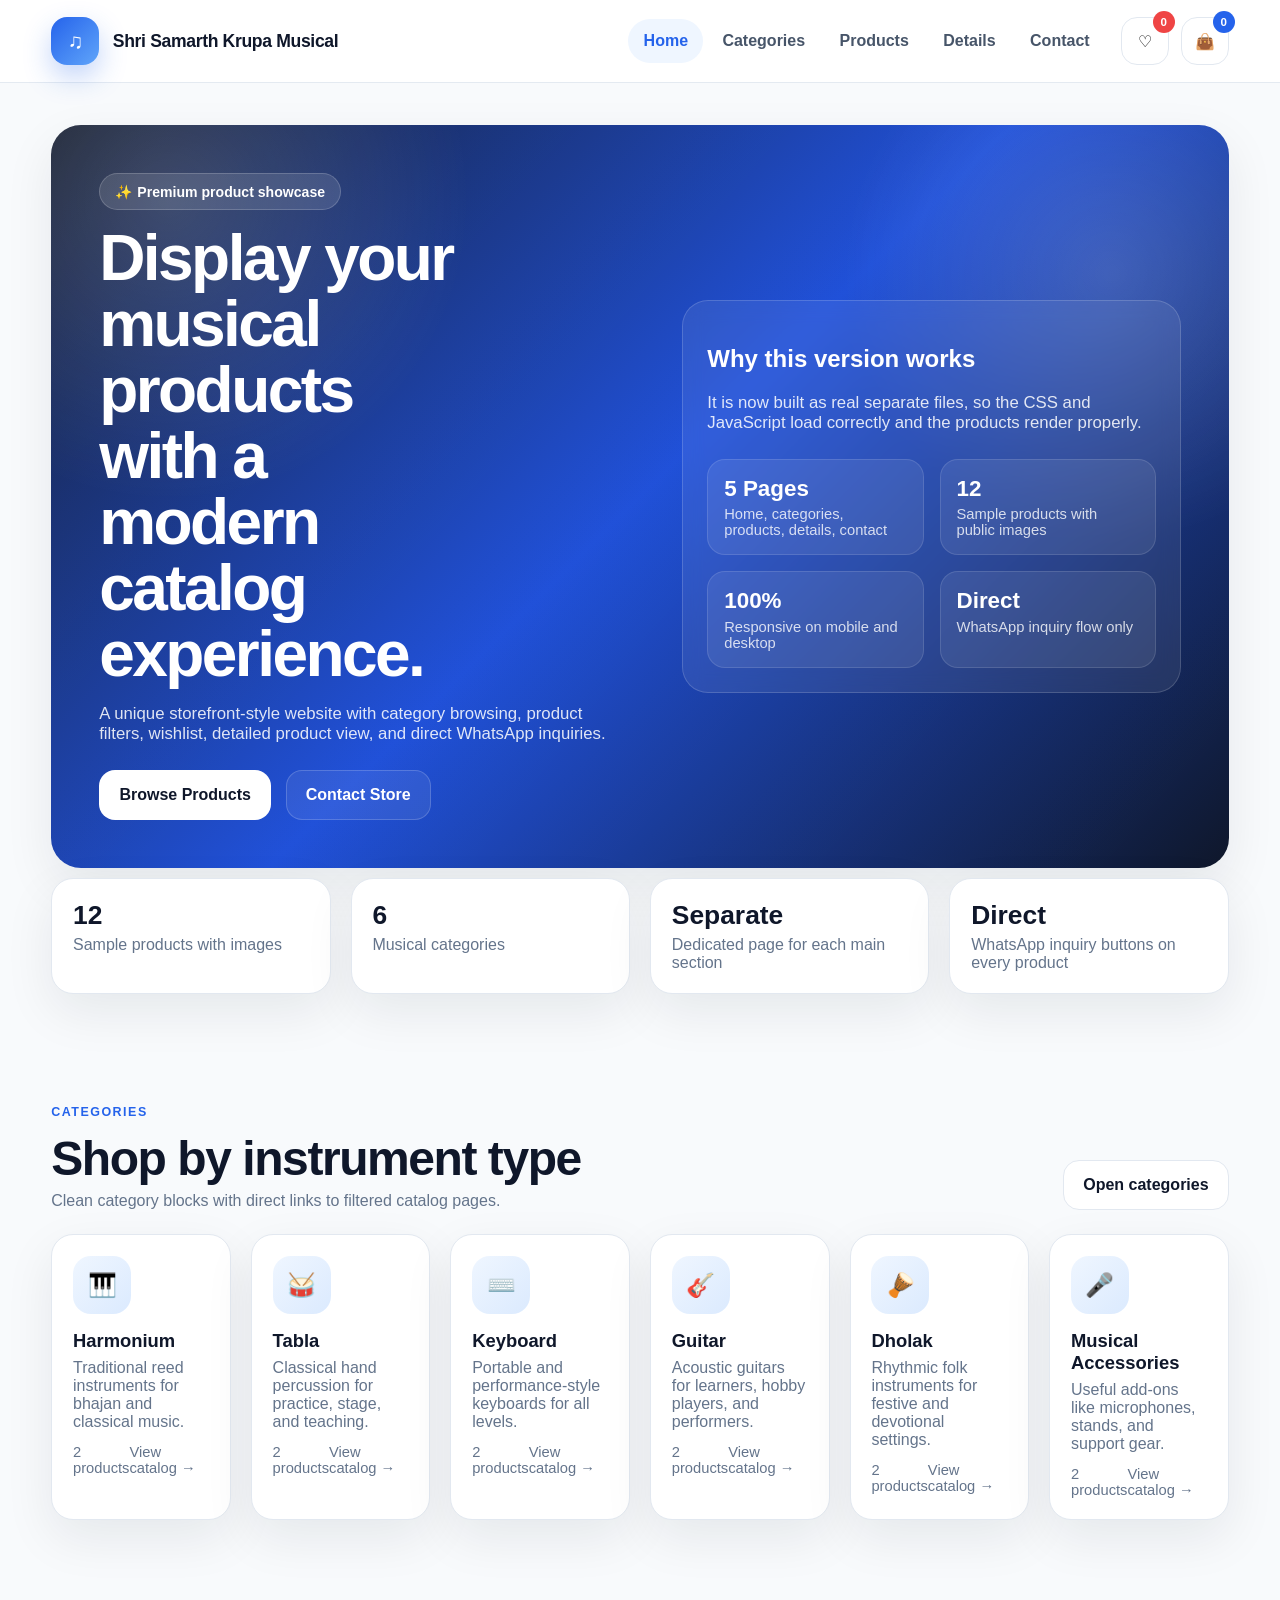
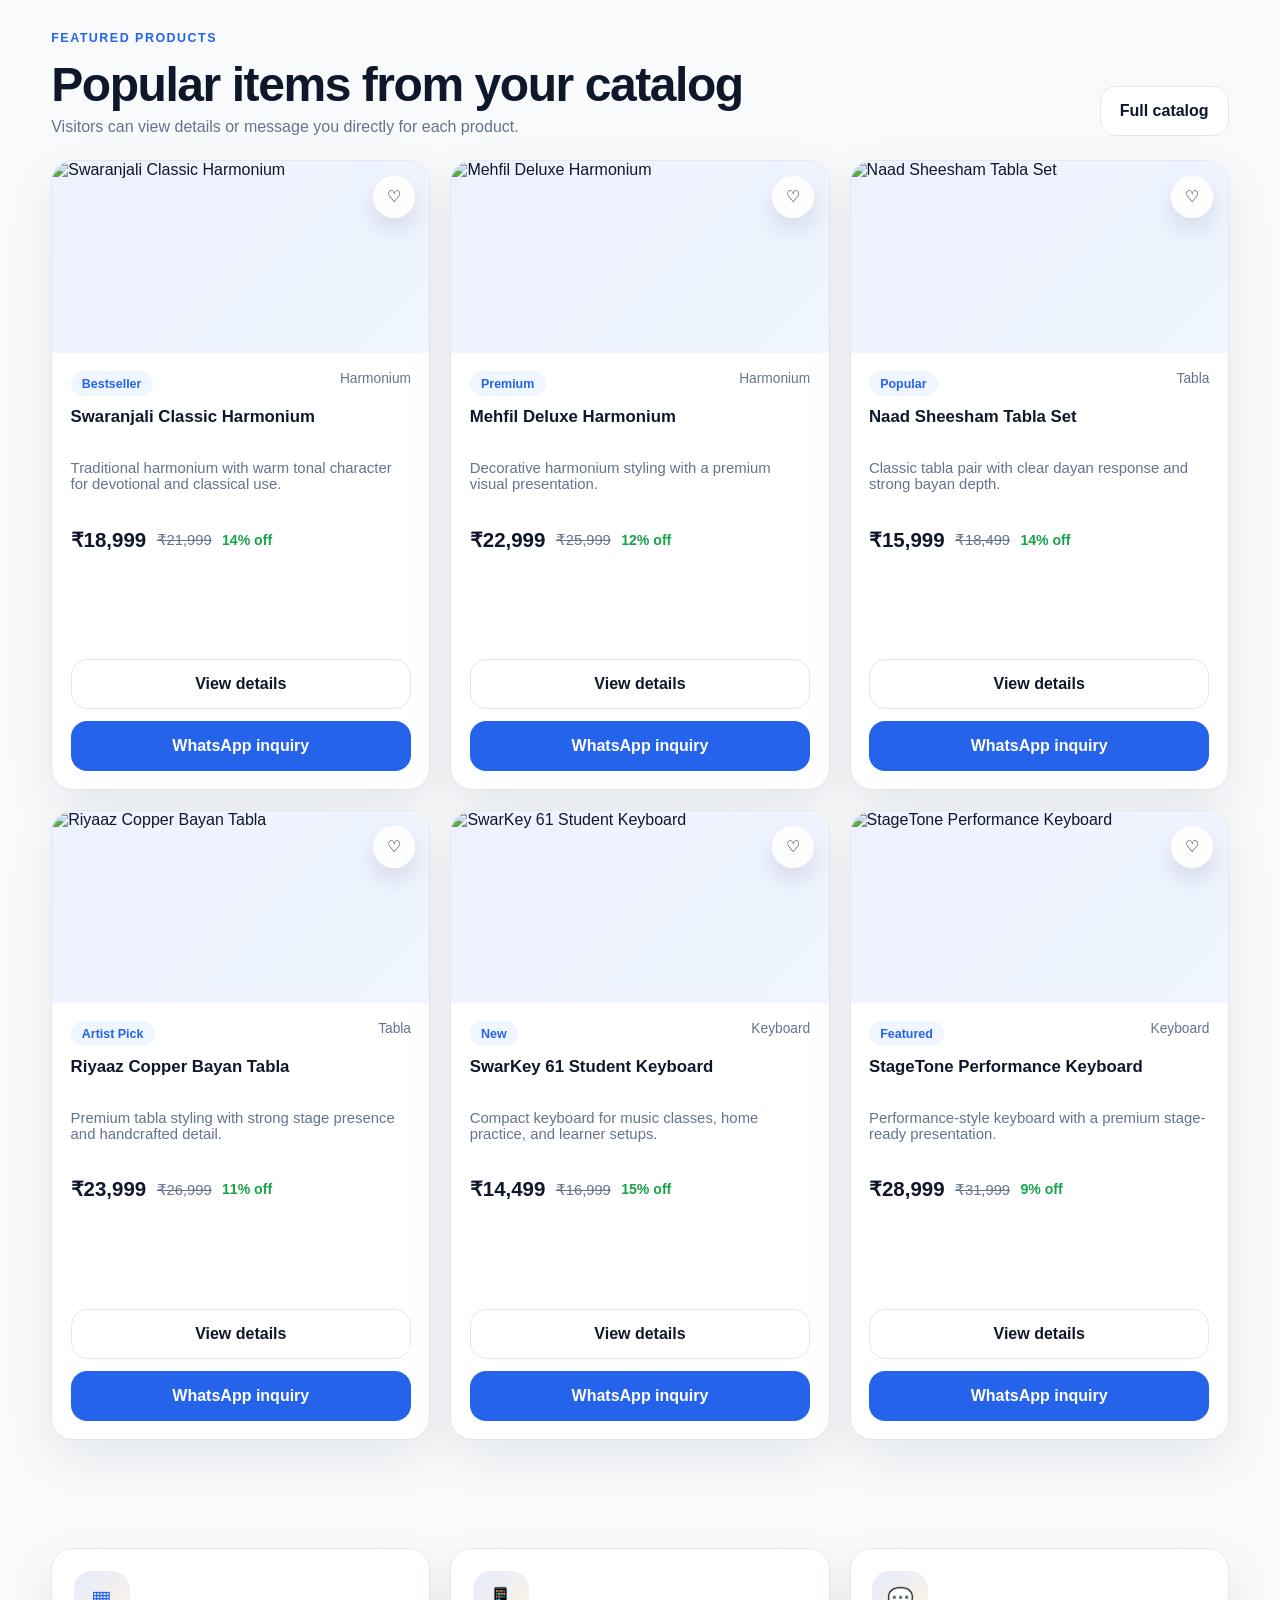
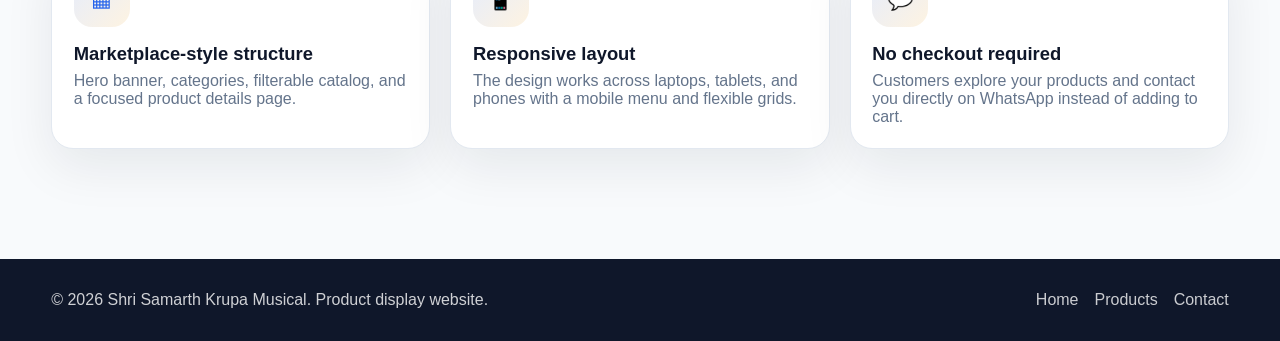
==== commit 1c69b55a: "new multipage website" ====
--- a/index.html
+++ b/index.html
@@ -5,283 +5,70 @@
   <meta name="viewport" content="width=device-width, initial-scale=1.0" />
   <title>Shri Samarth Krupa Musical</title>
   <meta name="description" content="Modern product showcase website for Shri Samarth Krupa Musical" />
-  <link href="https://cdn.jsdelivr.net/npm/bootstrap@5.3.3/dist/css/bootstrap.min.css" rel="stylesheet" />
-  <link href="https://cdn.jsdelivr.net/npm/bootstrap-icons@1.11.3/font/bootstrap-icons.css" rel="stylesheet" />
   <link rel="stylesheet" href="style.css" />
 </head>
-<body>
-  <nav class="navbar navbar-expand-lg fixed-top app-navbar">
-    <div class="container py-2">
-      <a class="navbar-brand brand" href="#home">
-        <span class="brand-mark"><i class="bi bi-music-note-beamed"></i></span>
+<body data-page="home">
+  <header class="site-header">
+    <div class="container navbar">
+      <a class="brand" href="index.html">
+        <span class="brand-mark">♫</span>
         <span>Shri Samarth Krupa Musical</span>
       </a>
 
-      <button class="navbar-toggler border-0 shadow-none" type="button" data-bs-toggle="collapse" data-bs-target="#mainNav">
-        <span class="navbar-toggler-icon"></span>
-      </button>
+      <button class="nav-toggle" aria-label="Toggle menu"><span></span></button>
 
-      <div class="collapse navbar-collapse" id="mainNav">
-        <ul class="navbar-nav ms-auto align-items-lg-center gap-lg-2 me-lg-3">
-          <li class="nav-item"><a class="nav-link" href="#home">Home</a></li>
-          <li class="nav-item"><a class="nav-link" href="#categories">Categories</a></li>
-          <li class="nav-item"><a class="nav-link" href="#products">Products</a></li>
-          <li class="nav-item"><a class="nav-link" href="#details">Details</a></li>
-          <li class="nav-item"><a class="nav-link" href="#contact">Contact</a></li>
-        </ul>
-
-        <div class="d-flex align-items-center gap-2 mt-3 mt-lg-0">
-          <button class="icon-btn" id="wishlistNavBtn" type="button" title="Wishlist">
-            <i class="bi bi-heart"></i>
-            <span class="badge rounded-pill text-bg-danger" id="wishlistCount">0</span>
-          </button>
-          <button class="icon-btn" id="catalogOnlyBtn" type="button" title="Catalog Only">
-            <i class="bi bi-bag"></i>
-            <span class="badge rounded-pill text-bg-primary">0</span>
-          </button>
+      <div class="nav-menu">
+        <nav>
+          <ul class="nav-links">
+            <li><a href="index.html" data-page="home">Home</a></li>
+            <li><a href="categories.html" data-page="categories">Categories</a></li>
+            <li><a href="products.html" data-page="products">Products</a></li>
+            <li><a href="details.html" data-page="details">Details</a></li>
+            <li><a href="contact.html" data-page="contact">Contact</a></li>
+          </ul>
+        </nav>
+        <div class="nav-actions">
+          <button class="icon-btn" title="Wishlist"><span>♡</span><span class="count red" data-wishlist-count>0</span></button>
+          <button class="icon-btn" id="catalogOnlyBtn" title="Display only"><span>👜</span><span class="count blue">0</span></button>
         </div>
       </div>
     </div>
-  </nav>
+  </header>
 
-  <main id="home" class="page-top-space">
-    <section class="container">
-      <div id="heroCarousel" class="carousel slide hero-shell" data-bs-ride="carousel">
-        <div class="carousel-indicators">
-          <button type="button" data-bs-target="#heroCarousel" data-bs-slide-to="0" class="active"></button>
-          <button type="button" data-bs-target="#heroCarousel" data-bs-slide-to="1"></button>
-          <button type="button" data-bs-target="#heroCarousel" data-bs-slide-to="2"></button>
-        </div>
-
-        <div class="carousel-inner">
-          <div class="carousel-item active">
-            <div class="hero-slide slide-one">
-              <div class="container hero-content">
-                <span class="hero-chip"><i class="bi bi-stars"></i> Premium product showcase</span>
-                <h1 class="hero-title">Display your musical products with a modern catalog experience.</h1>
-                <p class="hero-copy">A unique storefront-style website with category browsing, product filters, wishlist, detailed product view, and direct WhatsApp inquiries.</p>
-                <div class="d-flex flex-wrap gap-3">
-                  <a href="#products" class="btn btn-light btn-lg rounded-4 fw-bold px-4">Browse Products</a>
-                  <a href="#contact" class="btn btn-outline-light btn-lg rounded-4 fw-bold px-4">Contact Store</a>
-                </div>
-              </div>
-            </div>
-          </div>
-
-          <div class="carousel-item">
-            <div class="hero-slide slide-two">
-              <div class="container hero-content">
-                <span class="hero-chip"><i class="bi bi-soundwave"></i> Minimal modern design</span>
-                <h2 class="hero-title">Built for discovery, not checkout.</h2>
-                <p class="hero-copy">Your visitors can explore harmoniums, tablas, keyboards, guitars, dholaks, and accessories, then message you directly on WhatsApp.</p>
-                <div class="d-flex flex-wrap gap-3">
-                  <a href="#categories" class="btn btn-light btn-lg rounded-4 fw-bold px-4">View Categories</a>
-                  <a href="#details" class="btn btn-outline-light btn-lg rounded-4 fw-bold px-4">Open Details</a>
-                </div>
-              </div>
-            </div>
-          </div>
-
-          <div class="carousel-item">
-            <div class="hero-slide slide-three">
-              <div class="container hero-content">
-                <span class="hero-chip"><i class="bi bi-whatsapp"></i> Direct customer inquiry</span>
-                <h2 class="hero-title">Let customers shortlist and message you instantly.</h2>
-                <p class="hero-copy">Every product includes a product-specific WhatsApp inquiry link with the product name already filled into the message.</p>
-                <div class="d-flex flex-wrap gap-3">
-                  <a href="#products" class="btn btn-light btn-lg rounded-4 fw-bold px-4">Start Shopping</a>
-                  <a href="#contact" class="btn btn-outline-light btn-lg rounded-4 fw-bold px-4">WhatsApp Now</a>
-                </div>
-              </div>
-            </div>
-          </div>
-        </div>
-
-        <button class="carousel-control-prev" type="button" data-bs-target="#heroCarousel" data-bs-slide="prev">
-          <span class="carousel-control-prev-icon"></span>
-        </button>
-        <button class="carousel-control-next" type="button" data-bs-target="#heroCarousel" data-bs-slide="next">
-          <span class="carousel-control-next-icon"></span>
-        </button>
-      </div>
-    </section>
-
-    <section class="section-space">
+  <main>
+    <section class="page-hero">
       <div class="container">
-        <div class="row g-4">
-          <div class="col-sm-6 col-xl-3">
-            <div class="stat-card">
-              <h3>12</h3>
-              <p>Sample real-image products</p>
-            </div>
-          </div>
-          <div class="col-sm-6 col-xl-3">
-            <div class="stat-card">
-              <h3>6</h3>
-              <p>Musical categories</p>
-            </div>
-          </div>
-          <div class="col-sm-6 col-xl-3">
-            <div class="stat-card">
-              <h3>100%</h3>
-              <p>Responsive layout</p>
-            </div>
-          </div>
-          <div class="col-sm-6 col-xl-3">
-            <div class="stat-card">
-              <h3>Direct</h3>
-              <p>WhatsApp inquiry flow</p>
-            </div>
-          </div>
-        </div>
-      </div>
-    </section>
-
-    <section id="categories" class="section-space pt-0">
-      <div class="container">
-        <div class="section-head">
-          <div>
-            <span class="eyebrow">Categories</span>
-            <h2 class="section-title">Shop by instrument type</h2>
-            <p class="section-copy">Marketplace-style browsing with a cleaner, more premium presentation for your store.</p>
-          </div>
-          <a href="#products" class="btn btn-soft">Go to catalog</a>
-        </div>
-        <div class="row g-3" id="categoryPills"></div>
-      </div>
-    </section>
-
-    <section id="products" class="section-space pt-0">
-      <div class="container">
-        <div class="section-head">
-          <div>
-            <span class="eyebrow">Catalog</span>
-            <h2 class="section-title">Browse products</h2>
-            <p class="section-copy">Search, filter, sort, save favorites, and open product details before contacting you on WhatsApp.</p>
-          </div>
-          <button class="btn btn-soft d-lg-none" type="button" data-bs-toggle="offcanvas" data-bs-target="#mobileFilters">
-            <i class="bi bi-sliders me-2"></i>Filters
-          </button>
-        </div>
-
-        <div class="row g-4">
-          <div class="col-lg-3 d-none d-lg-block">
-            <div class="panel filter-panel sticky-panel">
-              <div class="d-flex justify-content-between align-items-center mb-3">
-                <h5 class="mb-0 fw-bold">Filters</h5>
-                <button class="btn btn-link p-0 text-decoration-none" id="clearFiltersDesktop">Clear all</button>
-              </div>
-
-              <div class="mb-3">
-                <label class="form-label fw-semibold">Search</label>
-                <input class="form-control" id="searchDesktop" type="text" placeholder="Search products..." />
-              </div>
-
-              <div class="mb-3">
-                <label class="form-label fw-semibold">Category</label>
-                <select class="form-select" id="categoryDesktop"></select>
-              </div>
-
-              <div class="mb-3">
-                <label class="form-label fw-semibold d-flex justify-content-between">
-                  <span>Maximum price</span>
-                  <span id="priceLabelDesktop">₹50,000</span>
-                </label>
-                <input class="form-range" id="priceDesktop" type="range" min="2000" max="50000" step="500" value="50000" />
-              </div>
-
-              <div>
-                <label class="form-label fw-semibold">Sort by</label>
-                <select class="form-select" id="sortDesktop">
-                  <option value="featured">Featured</option>
-                  <option value="priceLowHigh">Price: Low to High</option>
-                  <option value="priceHighLow">Price: High to Low</option>
-                  <option value="nameAZ">Name: A to Z</option>
-                </select>
-              </div>
-            </div>
-          </div>
-
-          <div class="col-lg-9">
-            <div class="results-bar">
-              <div>
-                <div class="fw-bold" id="resultsText">Showing 0 products</div>
-                <div class="small text-secondary">Wishlist items: <span id="wishlistText">0</span> • Cart icon is for display only</div>
-              </div>
-              <div class="d-flex gap-2 flex-wrap">
-                <button class="btn btn-soft" id="wishlistOnlyBtn"><i class="bi bi-heart me-2"></i>Wishlist only</button>
-                <a href="#details" class="btn btn-soft"><i class="bi bi-box-arrow-up-right me-2"></i>Selected details</a>
+        <div class="hero-shell">
+          <div class="hero-grid">
+            <div class="hero-content">
+              <span class="hero-chip">✨ Premium product showcase</span>
+              <h1 class="hero-title">Display your musical products with a modern catalog experience.</h1>
+              <p class="hero-copy">A unique storefront-style website with category browsing, product filters, wishlist, detailed product view, and direct WhatsApp inquiries.</p>
+              <div class="hero-actions">
+                <a class="btn btn-light" href="products.html">Browse Products</a>
+                <a class="btn btn-outline" href="contact.html">Contact Store</a>
               </div>
             </div>
 
-            <div class="row g-4" id="productGrid"></div>
-          </div>
-        </div>
-      </div>
-    </section>
-
-    <section id="details" class="section-space pt-0">
-      <div class="container">
-        <div class="section-head">
-          <div>
-            <span class="eyebrow">Product details</span>
-            <h2 class="section-title">Focused detail view</h2>
-            <p class="section-copy">Click any product card to update this section with a larger preview, highlights, and inquiry action.</p>
-          </div>
-        </div>
-        <div class="panel detail-panel">
-          <div class="row g-4 align-items-stretch" id="detailContent"></div>
-        </div>
-      </div>
-    </section>
-
-    <section class="section-space pt-0">
-      <div class="container">
-        <div class="row g-4">
-          <div class="col-md-6 col-xl-4">
-            <div class="info-card h-100">
-              <div class="info-icon"><i class="bi bi-grid"></i></div>
-              <h5 class="fw-bold">Marketplace-style structure</h5>
-              <p class="text-secondary mb-0">Hero banner, categories, filterable catalog, detailed product section, and conversion-focused inquiry actions.</p>
-            </div>
-          </div>
-          <div class="col-md-6 col-xl-4">
-            <div class="info-card h-100">
-              <div class="info-icon"><i class="bi bi-phone"></i></div>
-              <h5 class="fw-bold">Fully responsive experience</h5>
-              <p class="text-secondary mb-0">Built for mobile, tablet, and desktop with offcanvas filters and touch-friendly cards and buttons.</p>
-            </div>
-          </div>
-          <div class="col-md-6 col-xl-4">
-            <div class="info-card h-100">
-              <div class="info-icon"><i class="bi bi-whatsapp"></i></div>
-              <h5 class="fw-bold">No checkout required</h5>
-              <p class="text-secondary mb-0">Your customer browses products and then contacts you directly through WhatsApp with product-specific intent.</p>
-            </div>
-          </div>
-        </div>
-      </div>
-    </section>
-
-    <section id="contact" class="section-space pt-0">
-      <div class="container">
-        <div class="contact-shell">
-          <div class="row g-4 align-items-center">
-            <div class="col-lg-7">
-              <span class="hero-chip mb-3"><i class="bi bi-headset"></i> Direct contact</span>
-              <h2 class="section-title text-white mb-3">Want to ask about availability or pricing?</h2>
-              <p class="contact-copy mb-0">This website is designed to display products beautifully and guide customers to message you directly for buying or inquiry.</p>
-            </div>
-            <div class="col-lg-5">
-              <div class="contact-card">
-                <div class="small text-uppercase text-primary fw-bold mb-2">Store Contact</div>
-                <h4 class="fw-bold mb-2">Shri Samarth Krupa Musical</h4>
-                <p class="text-secondary mb-3">Display catalog website with direct WhatsApp inquiry</p>
-                <div class="d-grid gap-2">
-                  <a class="btn btn-success btn-lg rounded-4 fw-bold" target="_blank" rel="noopener" href="https://wa.me/918308651469?text=Hello%20Shri%20Samarth%20Krupa%20Musical%2C%20I%20want%20to%20know%20more%20about%20your%20products.">
-                    <i class="bi bi-whatsapp me-2"></i>Chat on WhatsApp
-                  </a>
-                  <a class="btn btn-soft" href="#products">Back to products</a>
+            <div class="hero-card">
+              <h2>Why this version works</h2>
+              <p class="hero-copy">It is now built as real separate files, so the CSS and JavaScript load correctly and the products render properly.</p>
+              <div class="hero-card-grid">
+                <div class="hero-mini">
+                  <h3>5 Pages</h3>
+                  <p>Home, categories, products, details, contact</p>
+                </div>
+                <div class="hero-mini">
+                  <h3>12</h3>
+                  <p>Sample products with public images</p>
+                </div>
+                <div class="hero-mini">
+                  <h3>100%</h3>
+                  <p>Responsive on mobile and desktop</p>
+                </div>
+                <div class="hero-mini">
+                  <h3>Direct</h3>
+                  <p>WhatsApp inquiry flow only</p>
                 </div>
               </div>
             </div>
@@ -289,70 +76,79 @@
         </div>
       </div>
     </section>
+
+    <section class="section compact">
+      <div class="container grid grid-4">
+        <div class="stat-card"><h3>12</h3><p>Sample products with images</p></div>
+        <div class="stat-card"><h3>6</h3><p>Musical categories</p></div>
+        <div class="stat-card"><h3>Separate</h3><p>Dedicated page for each main section</p></div>
+        <div class="stat-card"><h3>Direct</h3><p>WhatsApp inquiry buttons on every product</p></div>
+      </div>
+    </section>
+
+    <section class="section">
+      <div class="container">
+        <div class="section-head">
+          <div>
+            <span class="eyebrow">Categories</span>
+            <h2 class="section-title">Shop by instrument type</h2>
+            <p class="section-copy">Clean category blocks with direct links to filtered catalog pages.</p>
+          </div>
+          <a class="btn btn-soft" href="categories.html">Open categories</a>
+        </div>
+        <div class="grid grid-categories" id="homeCategories"></div>
+      </div>
+    </section>
+
+    <section class="section">
+      <div class="container">
+        <div class="section-head">
+          <div>
+            <span class="eyebrow">Featured products</span>
+            <h2 class="section-title">Popular items from your catalog</h2>
+            <p class="section-copy">Visitors can view details or message you directly for each product.</p>
+          </div>
+          <a class="btn btn-soft" href="products.html">Full catalog</a>
+        </div>
+        <div class="product-grid" id="featuredProducts"></div>
+      </div>
+    </section>
+
+    <section class="section">
+      <div class="container">
+        <div class="info-grid">
+          <div class="info-card">
+            <div class="info-icon">▦</div>
+            <h3>Marketplace-style structure</h3>
+            <p>Hero banner, categories, filterable catalog, and a focused product details page.</p>
+          </div>
+          <div class="info-card">
+            <div class="info-icon">📱</div>
+            <h3>Responsive layout</h3>
+            <p>The design works across laptops, tablets, and phones with a mobile menu and flexible grids.</p>
+          </div>
+          <div class="info-card">
+            <div class="info-icon">💬</div>
+            <h3>No checkout required</h3>
+            <p>Customers explore your products and contact you directly on WhatsApp instead of adding to cart.</p>
+          </div>
+        </div>
+      </div>
+    </section>
   </main>
 
   <footer class="site-footer">
-    <div class="container d-flex flex-column flex-lg-row justify-content-between gap-3 align-items-lg-center">
+    <div class="container footer-inner">
       <div>© 2026 Shri Samarth Krupa Musical. Product display website.</div>
-      <div class="d-flex gap-3">
-        <a href="#home">Home</a>
-        <a href="#products">Products</a>
-        <a href="#contact">Contact</a>
+      <div class="footer-links">
+        <a href="index.html">Home</a>
+        <a href="products.html">Products</a>
+        <a href="contact.html">Contact</a>
       </div>
     </div>
   </footer>
 
-  <div class="offcanvas offcanvas-start" tabindex="-1" id="mobileFilters">
-    <div class="offcanvas-header">
-      <h5 class="offcanvas-title fw-bold">Filters</h5>
-      <button type="button" class="btn-close" data-bs-dismiss="offcanvas"></button>
-    </div>
-    <div class="offcanvas-body">
-      <div class="mb-3">
-        <label class="form-label fw-semibold">Search</label>
-        <input class="form-control" id="searchMobile" type="text" placeholder="Search products..." />
-      </div>
-
-      <div class="mb-3">
-        <label class="form-label fw-semibold">Category</label>
-        <select class="form-select" id="categoryMobile"></select>
-      </div>
-
-      <div class="mb-3">
-        <label class="form-label fw-semibold d-flex justify-content-between">
-          <span>Maximum price</span>
-          <span id="priceLabelMobile">₹50,000</span>
-        </label>
-        <input class="form-range" id="priceMobile" type="range" min="2000" max="50000" step="500" value="50000" />
-      </div>
-
-      <div class="mb-3">
-        <label class="form-label fw-semibold">Sort by</label>
-        <select class="form-select" id="sortMobile">
-          <option value="featured">Featured</option>
-          <option value="priceLowHigh">Price: Low to High</option>
-          <option value="priceHighLow">Price: High to Low</option>
-          <option value="nameAZ">Name: A to Z</option>
-        </select>
-      </div>
-
-      <div class="d-grid gap-2">
-        <button class="btn btn-brand" id="applyMobileFilters" data-bs-dismiss="offcanvas">Apply Filters</button>
-        <button class="btn btn-soft" id="clearFiltersMobile">Clear all</button>
-      </div>
-    </div>
-  </div>
-
-  <div class="position-fixed bottom-0 end-0 p-3 toast-wrap">
-    <div id="catalogToast" class="toast border-0 shadow" role="alert">
-      <div class="d-flex">
-        <div class="toast-body fw-semibold">This is a display-only website. Customers contact you on WhatsApp.</div>
-        <button type="button" class="btn-close me-2 m-auto" data-bs-dismiss="toast"></button>
-      </div>
-    </div>
-  </div>
-
-  <script src="https://cdn.jsdelivr.net/npm/bootstrap@5.3.3/dist/js/bootstrap.bundle.min.js"></script>
+  <div class="toast" id="toast"></div>
   <script src="script.js"></script>
 </body>
-</html>+</html>
--- a/style.css
+++ b/style.css
@@ -1,376 +1,527 @@
 :root {
-  --brand: #1f6feb;
-  --brand-dark: #0f4db8;
+  --brand: #2563eb;
+  --brand-dark: #1d4ed8;
   --accent: #f59e0b;
-  --ink: #1f2937;
-  --muted: #6b7280;
+  --ink: #0f172a;
+  --muted: #64748b;
+  --bg: #f8fafc;
   --surface: #ffffff;
-  --bg: #f5f7fb;
-  --border: #e5e7eb;
-  --success: #10b981;
+  --border: #e2e8f0;
+  --success: #16a34a;
   --danger: #ef4444;
-  --shadow: 0 16px 42px rgba(15, 23, 42, 0.08);
-  --radius-xl: 28px;
+  --shadow: 0 18px 50px rgba(15, 23, 42, 0.08);
+  --radius-xl: 30px;
   --radius-lg: 22px;
   --radius-md: 16px;
   --radius-sm: 12px;
-}
-
-* {
-  box-sizing: border-box;
-}
-
-html {
-  scroll-behavior: smooth;
-}
-
+  --container: 1180px;
+}
+
+* { box-sizing: border-box; }
+html { scroll-behavior: smooth; }
 body {
+  margin: 0;
   font-family: Inter, Arial, Helvetica, sans-serif;
   background: var(--bg);
   color: var(--ink);
 }
-
-a {
-  text-decoration: none;
-}
-
-img {
-  max-width: 100%;
-  display: block;
-}
-
-.page-top-space {
-  padding-top: 104px;
-}
-
-.section-space {
-  padding: 56px 0;
-}
-
-.app-navbar {
-  background: rgba(255, 255, 255, 0.92);
-  backdrop-filter: blur(12px);
-  border-bottom: 1px solid rgba(229, 231, 235, 0.85);
+a { color: inherit; text-decoration: none; }
+img { max-width: 100%; display: block; }
+button, input, select, textarea { font: inherit; }
+button { cursor: pointer; }
+
+.container {
+  width: min(92%, var(--container));
+  margin: 0 auto;
+}
+
+.site-header {
+  position: sticky;
+  top: 0;
+  z-index: 50;
+  background: rgba(255,255,255,0.9);
+  backdrop-filter: blur(14px);
+  border-bottom: 1px solid rgba(226,232,240,0.9);
+}
+
+.navbar {
+  min-height: 82px;
+  display: flex;
+  align-items: center;
+  justify-content: space-between;
+  gap: 1rem;
 }
 
 .brand {
+  display: inline-flex;
+  align-items: center;
+  gap: 0.85rem;
   font-weight: 800;
+  font-size: 1.1rem;
   letter-spacing: -0.02em;
-  font-size: 1.12rem;
-  display: flex;
-  align-items: center;
-  gap: 0.75rem;
-  color: var(--ink);
-}
-
-.brand:hover {
-  color: var(--ink);
 }
 
 .brand-mark {
-  width: 42px;
-  height: 42px;
-  border-radius: 14px;
-  background: linear-gradient(135deg, var(--brand), #5aa4ff);
-  color: #fff;
+  width: 48px;
+  height: 48px;
+  border-radius: 16px;
   display: inline-flex;
   align-items: center;
   justify-content: center;
-  box-shadow: 0 12px 30px rgba(31, 111, 235, 0.25);
-}
-
-.nav-link {
-  color: #475569;
-  font-weight: 600;
-}
-
-.nav-link:hover,
-.nav-link:focus {
-  color: var(--brand);
-}
-
-.icon-btn {
-  width: 44px;
-  height: 44px;
+  background: linear-gradient(135deg, var(--brand), #60a5fa);
+  color: white;
+  box-shadow: 0 12px 28px rgba(37, 99, 235, 0.28);
+  font-size: 1.3rem;
+}
+
+.nav-toggle {
+  display: none;
+  width: 46px;
+  height: 46px;
   border-radius: 14px;
   border: 1px solid var(--border);
-  background: #fff;
-  display: inline-flex;
-  align-items: center;
-  justify-content: center;
+  background: white;
+}
+
+.nav-toggle span,
+.nav-toggle span::before,
+.nav-toggle span::after {
+  display: block;
+  width: 20px;
+  height: 2px;
+  margin: 0 auto;
+  background: var(--ink);
   position: relative;
   transition: 0.2s ease;
+  content: "";
+}
+
+.nav-toggle span::before { position: absolute; top: -6px; }
+.nav-toggle span::after { position: absolute; top: 6px; }
+
+.nav-menu {
+  display: flex;
+  align-items: center;
+  gap: 1rem;
+}
+
+.nav-links {
+  display: flex;
+  align-items: center;
+  gap: 0.25rem;
+  list-style: none;
+  padding: 0;
+  margin: 0;
+}
+
+.nav-links a {
+  display: inline-flex;
+  padding: 0.8rem 0.95rem;
+  border-radius: 999px;
+  color: #475569;
+  font-weight: 700;
+}
+
+.nav-links a:hover,
+.nav-links a.active {
+  color: var(--brand);
+  background: #eff6ff;
+}
+
+.nav-actions {
+  display: flex;
+  gap: 0.75rem;
+}
+
+.icon-btn {
+  width: 48px;
+  height: 48px;
+  border-radius: 16px;
+  border: 1px solid var(--border);
+  background: white;
+  position: relative;
+  display: inline-flex;
+  align-items: center;
+  justify-content: center;
+  transition: 0.2s ease;
 }
 
 .icon-btn:hover {
   transform: translateY(-1px);
-  border-color: #c8d2e0;
   box-shadow: var(--shadow);
 }
 
-.icon-btn .badge {
+.icon-btn .count {
   position: absolute;
-  top: -6px;
-  right: -6px;
-  font-size: 0.68rem;
+  top: -7px;
+  right: -7px;
+  min-width: 22px;
+  height: 22px;
+  padding: 0 6px;
+  border-radius: 999px;
+  font-size: 0.72rem;
+  font-weight: 800;
+  display: inline-flex;
+  align-items: center;
+  justify-content: center;
+  color: white;
+}
+
+.count.red { background: #ef4444; }
+.count.blue { background: var(--brand); }
+
+.page-hero {
+  padding: 42px 0 10px;
 }
 
 .hero-shell {
   border-radius: var(--radius-xl);
   overflow: hidden;
   box-shadow: var(--shadow);
-}
-
-.hero-slide {
-  min-height: 500px;
-  display: flex;
-  align-items: center;
+  background: linear-gradient(135deg, #0f172a, #1d4ed8 50%, #0f172a);
+}
+
+.hero-grid {
+  min-height: 520px;
+  display: grid;
+  grid-template-columns: 1.05fr 0.95fr;
+  gap: 2rem;
+  align-items: center;
+  padding: 3rem;
+  color: white;
   position: relative;
-  color: #fff;
-}
-
-.hero-slide::before {
+}
+
+.hero-grid::before {
   content: "";
   position: absolute;
   inset: 0;
-  background: radial-gradient(circle at top right, rgba(255, 255, 255, 0.18), transparent 28%),
-              linear-gradient(130deg, rgba(6, 18, 50, 0.72), rgba(6, 18, 50, 0.14));
-}
-
-.slide-one {
-  background: linear-gradient(135deg, #134e4a, #1f6feb 45%, #0b1327);
-}
-
-.slide-two {
-  background: linear-gradient(135deg, #7c2d12, #f59e0b 42%, #111827);
-}
-
-.slide-three {
-  background: linear-gradient(135deg, #1d4ed8, #7c3aed 42%, #111827);
-}
-
-.hero-content {
-  position: relative;
-  z-index: 1;
-  padding: 4rem 0;
-}
-
-.hero-chip {
+  background:
+    radial-gradient(circle at 10% 10%, rgba(255,255,255,0.16), transparent 24%),
+    radial-gradient(circle at 90% 20%, rgba(255,255,255,0.16), transparent 22%),
+    linear-gradient(130deg, rgba(255,255,255,0.03), rgba(255,255,255,0));
+}
+
+.hero-content,
+.hero-card { position: relative; z-index: 1; }
+
+.hero-chip,
+.page-chip {
   display: inline-flex;
   align-items: center;
   gap: 0.5rem;
-  padding: 0.55rem 0.9rem;
+  padding: 0.6rem 0.95rem;
   border-radius: 999px;
-  background: rgba(255, 255, 255, 0.14);
-  border: 1px solid rgba(255, 255, 255, 0.18);
-  font-size: 0.9rem;
-  font-weight: 600;
+  background: rgba(255,255,255,0.12);
+  border: 1px solid rgba(255,255,255,0.18);
+  font-weight: 700;
+  font-size: 0.88rem;
 }
 
 .hero-title {
-  font-size: clamp(2.2rem, 4.5vw, 4.15rem);
+  font-size: clamp(2.3rem, 5vw, 4.4rem);
+  line-height: 1.03;
+  letter-spacing: -0.04em;
+  margin: 1rem 0;
+  max-width: 10ch;
+}
+
+.hero-copy {
+  color: rgba(255,255,255,0.86);
+  max-width: 56ch;
+  font-size: 1.05rem;
+  margin-bottom: 1.6rem;
+}
+
+.hero-actions,
+.inline-actions {
+  display: flex;
+  flex-wrap: wrap;
+  gap: 0.9rem;
+}
+
+.btn {
+  display: inline-flex;
+  align-items: center;
+  justify-content: center;
+  gap: 0.55rem;
+  padding: 0.95rem 1.2rem;
+  border-radius: 16px;
+  border: 1px solid transparent;
   font-weight: 800;
+  transition: 0.2s ease;
+}
+
+.btn:hover { transform: translateY(-1px); }
+
+.btn-primary {
+  background: var(--brand);
+  color: white;
+}
+.btn-primary:hover { background: var(--brand-dark); }
+
+.btn-light {
+  background: white;
+  color: var(--ink);
+}
+
+.btn-outline {
+  background: rgba(255,255,255,0.08);
+  color: white;
+  border-color: rgba(255,255,255,0.18);
+}
+
+.btn-soft {
+  background: white;
+  color: var(--ink);
+  border-color: var(--border);
+}
+
+.btn-success {
+  background: var(--success);
+  color: white;
+}
+
+.hero-card {
+  background: rgba(255,255,255,0.08);
+  border: 1px solid rgba(255,255,255,0.16);
+  border-radius: 26px;
+  padding: 1.5rem;
+  backdrop-filter: blur(10px);
+}
+
+.hero-card-grid {
+  display: grid;
+  grid-template-columns: repeat(2, 1fr);
+  gap: 1rem;
+  margin-top: 1rem;
+}
+
+.hero-mini {
+  background: rgba(255,255,255,0.08);
+  border: 1px solid rgba(255,255,255,0.12);
+  border-radius: 18px;
+  padding: 1rem;
+}
+
+.hero-mini h3 { margin: 0 0 0.3rem; font-size: 1.4rem; }
+.hero-mini p { margin: 0; color: rgba(255,255,255,0.8); font-size: 0.92rem; }
+
+.page-head {
+  padding: 38px 0 8px;
+}
+
+.page-head h1,
+.section-title {
+  font-size: clamp(1.9rem, 4vw, 3rem);
   line-height: 1.05;
   letter-spacing: -0.03em;
-  max-width: 11ch;
-  margin-top: 1rem;
-}
-
-.hero-copy {
-  max-width: 58ch;
-  color: rgba(255, 255, 255, 0.88);
-  font-size: 1.05rem;
-  margin: 1rem 0 1.5rem;
-}
-
+  margin: 0.5rem 0;
+}
+
+.page-copy,
+.section-copy {
+  color: var(--muted);
+  max-width: 64ch;
+  margin: 0;
+}
+
+.section {
+  padding: 54px 0;
+}
+
+.section.compact { padding-top: 0; }
+
+.section-head {
+  display: flex;
+  justify-content: space-between;
+  align-items: end;
+  gap: 1rem;
+  flex-wrap: wrap;
+  margin-bottom: 1.5rem;
+}
+
+.eyebrow {
+  color: var(--brand);
+  font-size: 0.78rem;
+  font-weight: 800;
+  letter-spacing: 0.12em;
+  text-transform: uppercase;
+  display: inline-block;
+  margin-bottom: 0.45rem;
+}
+
+.grid {
+  display: grid;
+  gap: 1.25rem;
+}
+
+.grid-4 { grid-template-columns: repeat(4, 1fr); }
+.grid-3 { grid-template-columns: repeat(3, 1fr); }
+.grid-2 { grid-template-columns: repeat(2, 1fr); }
+.grid-categories { grid-template-columns: repeat(6, 1fr); }
+
+.card,
+.panel,
+.category-card,
+.product-card,
 .stat-card,
-.panel,
-.info-card,
-.contact-card {
+.contact-card,
+.detail-shell {
   background: var(--surface);
   border: 1px solid var(--border);
   border-radius: var(--radius-lg);
   box-shadow: var(--shadow);
 }
 
-.stat-card {
-  padding: 1.2rem;
-  height: 100%;
-}
-
-.stat-card h3 {
-  font-size: 1.6rem;
-  font-weight: 800;
-  margin-bottom: 0.25rem;
-}
-
-.stat-card p {
-  margin: 0;
+.stat-card,
+.category-card,
+.contact-card,
+.info-card {
+  padding: 1.3rem;
+}
+
+.stat-card h3 { margin: 0 0 0.3rem; font-size: 1.65rem; }
+.stat-card p { margin: 0; color: var(--muted); }
+
+.category-card {
+  transition: 0.22s ease;
+}
+
+.category-card:hover {
+  transform: translateY(-4px);
+  box-shadow: 0 22px 46px rgba(15,23,42,0.12);
+}
+
+.category-icon {
+  width: 58px;
+  height: 58px;
+  border-radius: 18px;
+  display: inline-flex;
+  align-items: center;
+  justify-content: center;
+  background: linear-gradient(135deg, #eff6ff, #dbeafe);
+  color: var(--brand);
+  font-size: 1.45rem;
+  margin-bottom: 1rem;
+}
+
+.category-card h3,
+.info-card h3 { margin: 0 0 0.45rem; font-size: 1.15rem; }
+.category-card p,
+.info-card p { margin: 0; color: var(--muted); }
+.category-meta {
+  margin-top: 0.8rem;
+  display: flex;
+  align-items: center;
+  justify-content: space-between;
   color: var(--muted);
-}
-
-.section-head {
-  display: flex;
-  justify-content: space-between;
-  align-items: flex-end;
-  gap: 1rem;
-  flex-wrap: wrap;
-  margin-bottom: 1.5rem;
-}
-
-.eyebrow {
-  color: var(--brand);
-  text-transform: uppercase;
-  letter-spacing: 0.12em;
-  font-size: 0.78rem;
-  font-weight: 700;
-  margin-bottom: 0.45rem;
-  display: inline-block;
-}
-
-.section-title {
-  font-size: clamp(1.75rem, 3vw, 2.4rem);
-  font-weight: 800;
-  letter-spacing: -0.03em;
-  margin-bottom: 0.25rem;
-}
-
-.section-copy {
-  color: var(--muted);
-  max-width: 62ch;
-  margin: 0;
-}
-
-.btn-brand {
-  background: var(--brand);
-  border-color: var(--brand);
-  color: #fff;
-  border-radius: 14px;
-  padding: 0.78rem 1rem;
-  font-weight: 700;
-}
-
-.btn-brand:hover,
-.btn-brand:focus {
-  background: var(--brand-dark);
-  border-color: var(--brand-dark);
-  color: #fff;
-}
-
-.btn-soft {
-  background: #f8fafc;
-  border: 1px solid var(--border);
-  color: var(--ink);
-  border-radius: 14px;
-  padding: 0.78rem 1rem;
-  font-weight: 700;
-}
-
-.btn-soft:hover,
-.btn-soft:focus {
-  border-color: #cdd8e6;
-  background: #fff;
-  color: var(--ink);
-}
-
-.category-pill {
-  background: #fff;
-  border: 1px solid var(--border);
-  border-radius: 999px;
-  padding: 0.85rem 1rem;
-  display: inline-flex;
-  align-items: center;
-  justify-content: center;
-  gap: 0.65rem;
-  width: 100%;
-  font-weight: 600;
-  color: var(--ink);
-  transition: 0.2s ease;
-}
-
-.category-pill:hover,
-.category-pill.active {
-  background: var(--brand);
-  color: #fff;
-  border-color: var(--brand);
-  box-shadow: 0 12px 28px rgba(31, 111, 235, 0.22);
-  transform: translateY(-1px);
-}
-
-.filter-panel,
-.detail-panel {
-  padding: 1.35rem;
-}
-
-.sticky-panel {
+  font-size: 0.92rem;
+}
+
+.products-layout {
+  display: grid;
+  grid-template-columns: 300px 1fr;
+  gap: 1.5rem;
+  align-items: start;
+}
+
+.sticky {
   position: sticky;
   top: 96px;
 }
 
+.panel { padding: 1.3rem; }
+
+.panel-head {
+  display: flex;
+  align-items: center;
+  justify-content: space-between;
+  gap: 1rem;
+  margin-bottom: 1.1rem;
+}
+
+.clear-link {
+  border: 0;
+  background: transparent;
+  color: var(--brand);
+  font-weight: 700;
+  padding: 0;
+}
+
+.form-group { margin-bottom: 1rem; }
+.form-group:last-child { margin-bottom: 0; }
+.form-label {
+  display: flex;
+  align-items: center;
+  justify-content: space-between;
+  font-weight: 800;
+  margin-bottom: 0.55rem;
+}
+
 .form-control,
 .form-select {
-  border-radius: 14px;
-  border-color: var(--border);
-  padding: 0.85rem 0.95rem;
+  width: 100%;
+  border: 1px solid var(--border);
+  background: white;
+  color: var(--ink);
+  padding: 0.92rem 1rem;
+  border-radius: 16px;
+  outline: none;
 }
 
 .form-control:focus,
-.form-select:focus,
-.form-range:focus {
-  box-shadow: 0 0 0 0.2rem rgba(31, 111, 235, 0.12);
-  border-color: rgba(31, 111, 235, 0.35);
-}
-
-.form-range::-webkit-slider-thumb {
-  background: var(--brand);
-}
-
-.form-range::-moz-range-thumb {
-  background: var(--brand);
-  border: 0;
+.form-select:focus {
+  border-color: rgba(37,99,235,0.35);
+  box-shadow: 0 0 0 3px rgba(37,99,235,0.08);
+}
+
+input[type="range"] {
+  width: 100%;
+  accent-color: var(--brand);
 }
 
 .results-bar {
   display: flex;
+  align-items: center;
   justify-content: space-between;
-  align-items: center;
   gap: 1rem;
   flex-wrap: wrap;
   margin-bottom: 1rem;
 }
 
+.muted { color: var(--muted); }
+.small { font-size: 0.92rem; }
+
+.product-grid {
+  display: grid;
+  grid-template-columns: repeat(3, 1fr);
+  gap: 1.25rem;
+}
+
 .product-card {
-  border: 1px solid var(--border);
-  border-radius: var(--radius-lg);
-  background: #fff;
   overflow: hidden;
-  height: 100%;
   transition: 0.22s ease;
-  box-shadow: 0 8px 22px rgba(15, 23, 42, 0.05);
+  display: flex;
+  flex-direction: column;
 }
 
 .product-card:hover {
   transform: translateY(-5px);
-  box-shadow: 0 20px 42px rgba(15, 23, 42, 0.12);
-  border-color: #d8e2ef;
+  box-shadow: 0 22px 46px rgba(15,23,42,0.12);
 }
 
 .product-media {
   position: relative;
   aspect-ratio: 4 / 3;
   overflow: hidden;
-  background: linear-gradient(135deg, #eff6ff, #eef2ff);
+  background: linear-gradient(135deg, #eef2ff, #eff6ff);
 }
 
 .product-media img {
   width: 100%;
   height: 100%;
   object-fit: cover;
-  transition: 0.25s ease;
-}
-
-.product-card:hover .product-media img {
-  transform: scale(1.03);
 }
 
 .wishlist-btn {
@@ -379,52 +530,54 @@
   right: 0.9rem;
   width: 42px;
   height: 42px;
-  border-radius: 50%;
+  border-radius: 999px;
   border: 0;
-  background: rgba(255, 255, 255, 0.94);
-  display: flex;
-  align-items: center;
-  justify-content: center;
-  box-shadow: 0 12px 24px rgba(15, 23, 42, 0.12);
-  transition: 0.2s ease;
-}
-
-.wishlist-btn.active {
-  color: var(--danger);
-}
+  background: rgba(255,255,255,0.95);
+  box-shadow: 0 12px 24px rgba(15,23,42,0.12);
+  font-size: 1rem;
+}
+
+.wishlist-btn.active { color: var(--danger); }
 
 .product-body {
   padding: 1.15rem;
+  display: flex;
+  flex-direction: column;
+  height: 100%;
 }
 
 .badge-soft {
   display: inline-flex;
   align-items: center;
-  gap: 0.35rem;
-  padding: 0.35rem 0.65rem;
+  padding: 0.35rem 0.7rem;
   border-radius: 999px;
   background: #eff6ff;
   color: var(--brand);
   font-size: 0.78rem;
-  font-weight: 700;
-}
-
-.product-category {
-  color: var(--muted);
-  font-size: 0.85rem;
-}
-
+  font-weight: 800;
+}
+
+.product-top {
+  display: flex;
+  justify-content: space-between;
+  align-items: start;
+  gap: 0.6rem;
+  margin-bottom: 0.6rem;
+}
+
+.product-category { color: var(--muted); font-size: 0.86rem; }
 .product-title {
-  font-size: 1.04rem;
-  font-weight: 700;
-  margin: 0.55rem 0;
-  min-height: 3rem;
-}
-
+  font-size: 1.05rem;
+  font-weight: 800;
+  line-height: 1.35;
+  margin: 0 0 0.5rem;
+  min-height: 2.9rem;
+}
 .product-desc {
   color: var(--muted);
-  font-size: 0.92rem;
+  font-size: 0.93rem;
   min-height: 3.2rem;
+  margin: 0;
 }
 
 .price-row {
@@ -432,12 +585,12 @@
   align-items: center;
   gap: 0.65rem;
   flex-wrap: wrap;
-  margin: 0.95rem 0 1rem;
+  margin: 1rem 0;
 }
 
 .price {
   font-size: 1.28rem;
-  font-weight: 800;
+  font-weight: 900;
 }
 
 .old-price {
@@ -448,54 +601,95 @@
 
 .discount {
   color: var(--success);
-  font-weight: 700;
   font-size: 0.88rem;
+  font-weight: 800;
+}
+
+.card-actions {
+  display: grid;
+  gap: 0.7rem;
+  margin-top: auto;
+}
+
+.detail-shell {
+  padding: 1.4rem;
+}
+
+.detail-grid {
+  display: grid;
+  grid-template-columns: 1fr 1.1fr;
+  gap: 1.5rem;
+  align-items: stretch;
 }
 
 .detail-image {
-  border-radius: var(--radius-lg);
+  border-radius: 22px;
   overflow: hidden;
-  height: 100%;
+  min-height: 100%;
   border: 1px solid var(--border);
-  background: linear-gradient(135deg, #eef4ff, #f8fbff);
+  background: linear-gradient(135deg, #eef2ff, #eff6ff);
 }
 
 .detail-image img {
   width: 100%;
   height: 100%;
-  min-height: 320px;
+  min-height: 360px;
   object-fit: cover;
 }
 
 .detail-price {
   font-size: 2rem;
-  font-weight: 800;
+  font-weight: 900;
   letter-spacing: -0.03em;
-}
-
-.detail-meta {
-  color: var(--muted);
+  margin: 0;
+}
+
+.detail-title {
+  font-size: clamp(1.8rem, 4vw, 2.8rem);
+  margin: 0.6rem 0;
+  line-height: 1.08;
+}
+
+.detail-copy { color: var(--muted); font-size: 1.03rem; }
+
+.detail-highlights {
+  display: grid;
+  grid-template-columns: repeat(2, 1fr);
+  gap: 0.8rem;
+  margin: 1rem 0 1.4rem;
 }
 
 .detail-feature {
-  padding: 0.8rem 0.9rem;
-  border-radius: 14px;
+  padding: 0.85rem 0.95rem;
+  border-radius: 16px;
   background: #f8fafc;
   border: 1px solid var(--border);
-  font-weight: 600;
+  font-weight: 700;
+}
+
+.related-grid { display: grid; grid-template-columns: repeat(4, 1fr); gap: 1rem; }
+
+.info-grid {
+  display: grid;
+  grid-template-columns: repeat(3, 1fr);
+  gap: 1.25rem;
 }
 
 .info-card {
-  padding: 1.4rem;
+  background: var(--surface);
+  border: 1px solid var(--border);
+  border-radius: var(--radius-lg);
+  box-shadow: var(--shadow);
+  padding: 1.35rem;
 }
 
 .info-icon {
   width: 56px;
   height: 56px;
   border-radius: 18px;
-  background: linear-gradient(135deg, rgba(31, 111, 235, 0.12), rgba(245, 158, 11, 0.12));
+  background: linear-gradient(135deg, rgba(37,99,235,0.12), rgba(245,158,11,0.12));
   color: var(--brand);
-  display: flex;
+  display: inline-flex;
   align-items: center;
   justify-content: center;
   font-size: 1.35rem;
@@ -503,78 +697,140 @@
 }
 
 .contact-shell {
-  background: linear-gradient(135deg, #0f172a, #1d4ed8 55%, #0f172a);
-  color: #fff;
+  background: linear-gradient(135deg, #0f172a, #1d4ed8 56%, #0f172a);
+  color: white;
   border-radius: var(--radius-xl);
   box-shadow: var(--shadow);
   padding: 2rem;
 }
 
-.contact-copy {
-  color: rgba(255, 255, 255, 0.84);
-}
-
-.contact-card {
-  padding: 1.4rem;
-  border: 0;
-}
+.contact-grid {
+  display: grid;
+  grid-template-columns: 1.1fr 0.9fr;
+  gap: 1.5rem;
+  align-items: center;
+}
+
+.contact-copy { color: rgba(255,255,255,0.84); }
+.contact-card h3 { margin: 0 0 0.45rem; }
+.contact-card p { margin: 0 0 1rem; color: var(--muted); }
 
 .site-footer {
   background: #0f172a;
-  color: rgba(255, 255, 255, 0.8);
-  padding: 28px 0;
+  color: rgba(255,255,255,0.8);
   margin-top: 56px;
 }
 
-.site-footer a {
-  color: rgba(255, 255, 255, 0.75);
-}
-
-.site-footer a:hover {
-  color: #fff;
-}
+.footer-inner {
+  min-height: 82px;
+  display: flex;
+  justify-content: space-between;
+  align-items: center;
+  gap: 1rem;
+  flex-wrap: wrap;
+}
+
+.footer-links {
+  display: flex;
+  gap: 1rem;
+  flex-wrap: wrap;
+}
+
+.footer-links a { color: rgba(255,255,255,0.78); }
+.footer-links a:hover { color: white; }
 
 .empty-state {
-  padding: 2rem;
+  background: white;
+  border: 1px dashed #cbd5e1;
+  border-radius: 20px;
+  padding: 2.5rem 1.5rem;
   text-align: center;
-  border-radius: var(--radius-lg);
-  background: #fff;
-  border: 1px dashed #cfd8e3;
   color: var(--muted);
 }
 
-.toast-wrap {
-  z-index: 1080;
-}
-
-@media (max-width: 991.98px) {
-  .sticky-panel {
-    position: static;
+.toast {
+  position: fixed;
+  right: 16px;
+  bottom: 16px;
+  max-width: 340px;
+  padding: 1rem 1.1rem;
+  border-radius: 18px;
+  background: #0f172a;
+  color: white;
+  box-shadow: var(--shadow);
+  opacity: 0;
+  pointer-events: none;
+  transform: translateY(10px);
+  transition: 0.2s ease;
+  z-index: 80;
+}
+
+.toast.show {
+  opacity: 1;
+  pointer-events: auto;
+  transform: translateY(0);
+}
+
+.mobile-only { display: none; }
+
+@media (max-width: 1100px) {
+  .grid-categories { grid-template-columns: repeat(3, 1fr); }
+  .product-grid { grid-template-columns: repeat(2, 1fr); }
+  .related-grid { grid-template-columns: repeat(2, 1fr); }
+  .info-grid { grid-template-columns: repeat(2, 1fr); }
+}
+
+@media (max-width: 900px) {
+  .hero-grid,
+  .detail-grid,
+  .contact-grid,
+  .products-layout {
+    grid-template-columns: 1fr;
   }
 
-  .hero-slide {
-    min-height: 430px;
+  .nav-toggle { display: inline-flex; align-items: center; justify-content: center; }
+
+  .nav-menu {
+    position: absolute;
+    left: 0;
+    right: 0;
+    top: 82px;
+    background: rgba(255,255,255,0.98);
+    border-bottom: 1px solid var(--border);
+    padding: 1rem 4%;
+    display: none;
+    flex-direction: column;
+    align-items: stretch;
   }
-}
-
-@media (max-width: 767.98px) {
-  .page-top-space {
-    padding-top: 88px;
+
+  .nav-menu.open { display: flex; }
+  .nav-links { flex-direction: column; align-items: stretch; }
+  .nav-links a { width: 100%; }
+  .nav-actions { justify-content: flex-start; }
+  .sticky { position: static; }
+  .hero-grid { min-height: unset; padding: 2rem; }
+  .detail-highlights { grid-template-columns: 1fr; }
+  .mobile-only { display: inline-flex; }
+  .desktop-only { display: none; }
+}
+
+@media (max-width: 640px) {
+  .grid-4,
+  .grid-3,
+  .grid-2,
+  .grid-categories,
+  .product-grid,
+  .related-grid,
+  .info-grid,
+  .hero-card-grid {
+    grid-template-columns: 1fr;
   }
 
-  .hero-slide {
-    min-height: 380px;
-  }
-
-  .hero-title {
-    max-width: 100%;
-  }
-
-  .section-space {
-    padding: 42px 0;
-  }
-
-  .contact-shell {
-    padding: 1.35rem;
-  }
-}
+  .section { padding: 42px 0; }
+  .hero-grid { padding: 1.35rem; }
+  .page-head { padding-top: 28px; }
+  .product-title { min-height: 0; }
+  .product-desc { min-height: 0; }
+  .detail-image img { min-height: 260px; }
+  .footer-inner { flex-direction: column; align-items: flex-start; }
+}
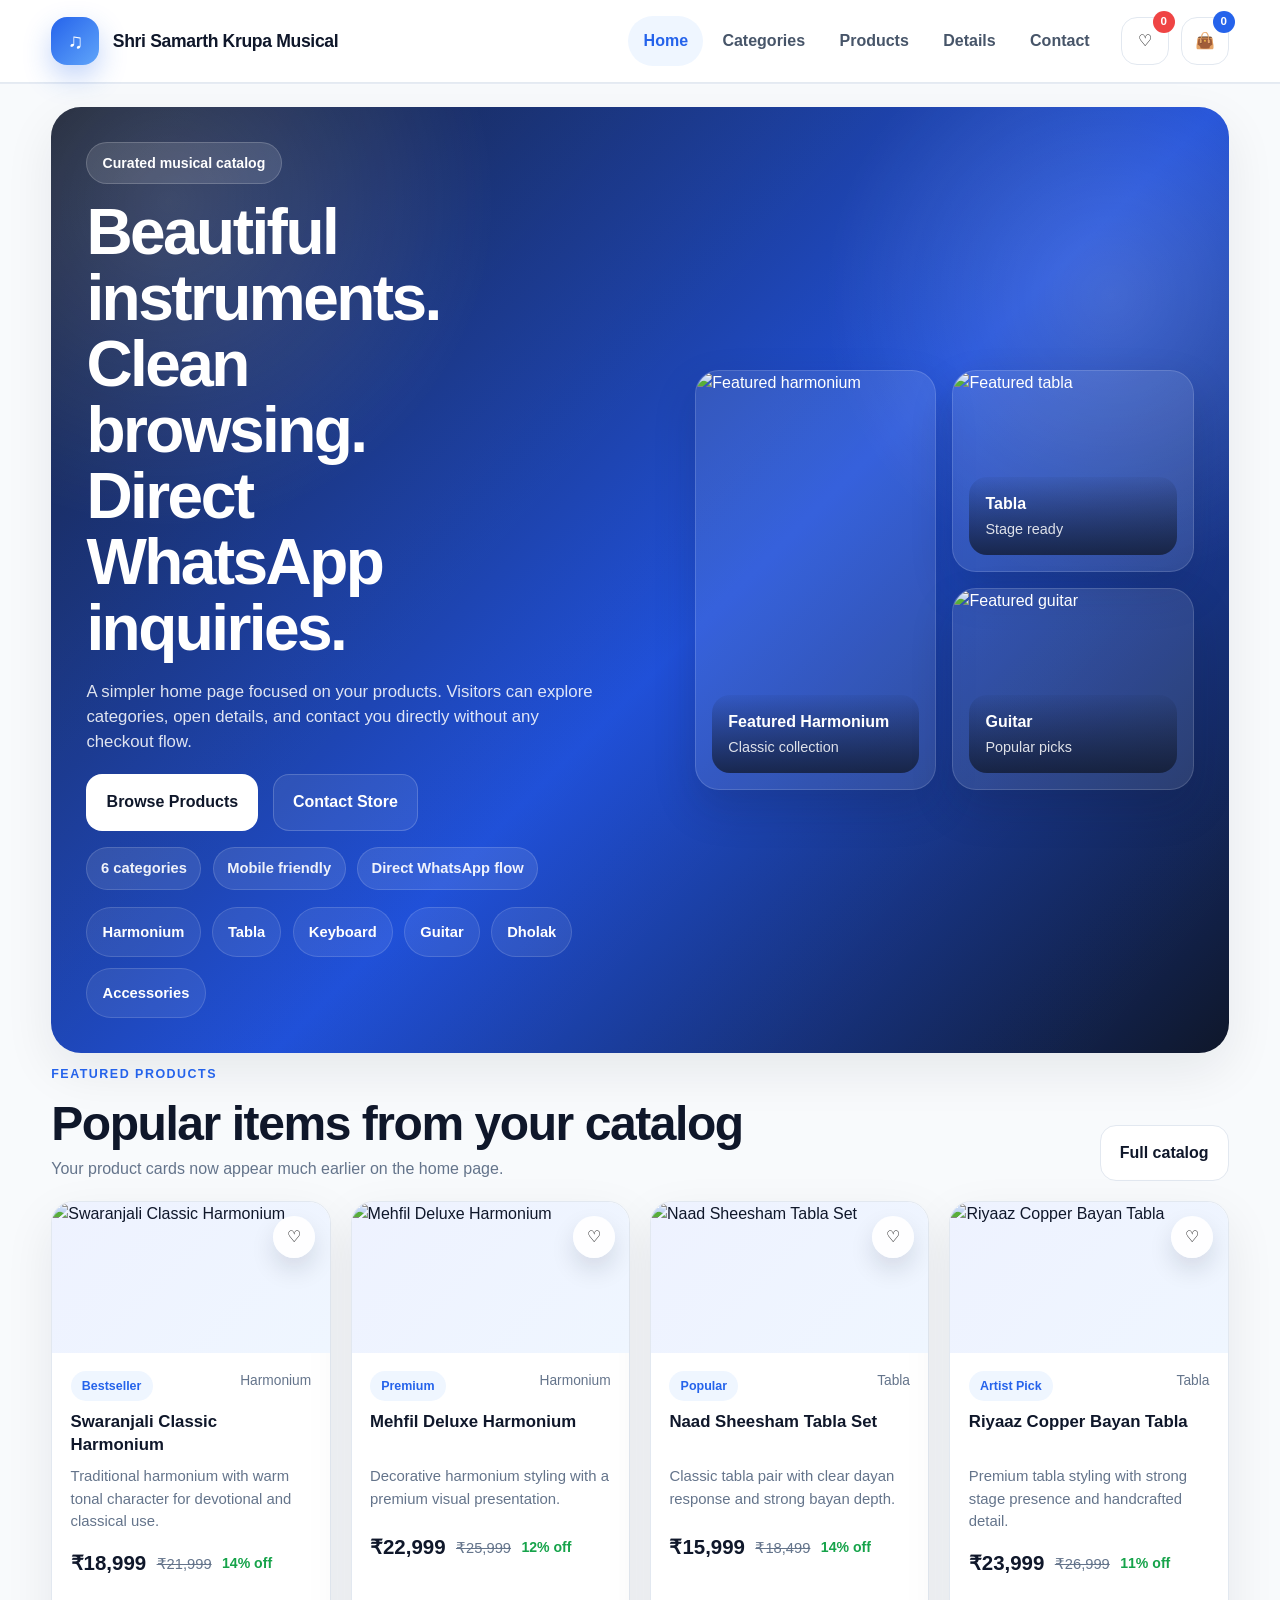
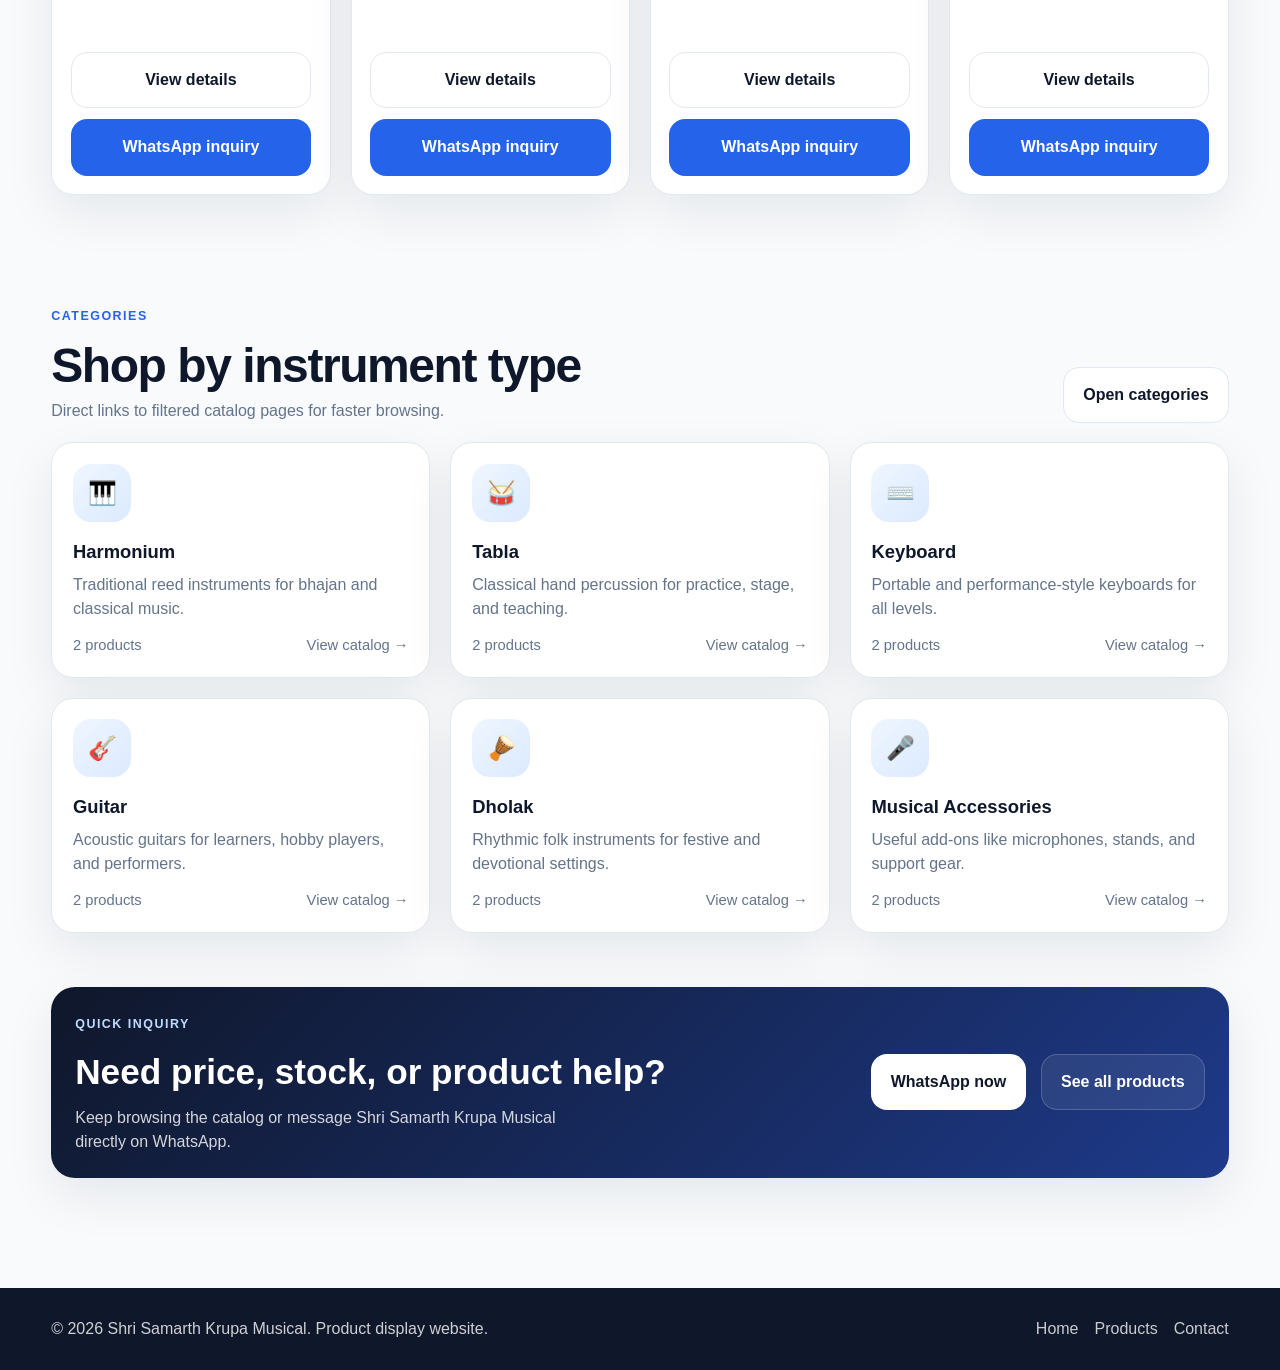
==== commit 8a9b90bc: "V4.1" ====
--- a/index.html
+++ b/index.html
@@ -36,41 +36,58 @@
   </header>
 
   <main>
-    <section class="page-hero">
+    <section class="page-hero home-hero">
       <div class="container">
-        <div class="hero-shell">
-          <div class="hero-grid">
-            <div class="hero-content">
-              <span class="hero-chip">✨ Premium product showcase</span>
-              <h1 class="hero-title">Display your musical products with a modern catalog experience.</h1>
-              <p class="hero-copy">A unique storefront-style website with category browsing, product filters, wishlist, detailed product view, and direct WhatsApp inquiries.</p>
+        <div class="hero-shell clean-hero">
+          <div class="hero-grid hero-grid-clean">
+            <div class="hero-content hero-content-clean">
+              <span class="hero-chip">Curated musical catalog</span>
+              <h1 class="hero-title">Beautiful instruments. Clean browsing. Direct WhatsApp inquiries.</h1>
+              <p class="hero-copy">A simpler home page focused on your products. Visitors can explore categories, open details, and contact you directly without any checkout flow.</p>
+
               <div class="hero-actions">
                 <a class="btn btn-light" href="products.html">Browse Products</a>
                 <a class="btn btn-outline" href="contact.html">Contact Store</a>
               </div>
+
+              <div class="hero-points">
+                <span>6 categories</span>
+                <span>Mobile friendly</span>
+                <span>Direct WhatsApp flow</span>
+              </div>
+
+              <div class="hero-quick-links">
+                <a class="quick-link" href="products.html?category=Harmonium">Harmonium</a>
+                <a class="quick-link" href="products.html?category=Tabla">Tabla</a>
+                <a class="quick-link" href="products.html?category=Keyboard">Keyboard</a>
+                <a class="quick-link" href="products.html?category=Guitar">Guitar</a>
+                <a class="quick-link" href="products.html?category=Dholak">Dholak</a>
+                <a class="quick-link" href="products.html?category=Musical%20Accessories">Accessories</a>
+              </div>
             </div>
 
-            <div class="hero-card">
-              <h2>Why this version works</h2>
-              <p class="hero-copy">It is now built as real separate files, so the CSS and JavaScript load correctly and the products render properly.</p>
-              <div class="hero-card-grid">
-                <div class="hero-mini">
-                  <h3>5 Pages</h3>
-                  <p>Home, categories, products, details, contact</p>
+            <div class="hero-showcase">
+              <a class="showcase-card showcase-main" href="details.html?id=1">
+                <img src="https://images.unsplash.com/photo-1514119412350-e174d90d280e?auto=format&fit=crop&w=900&q=80" alt="Featured harmonium" loading="lazy">
+                <div class="showcase-copy">
+                  <strong>Featured Harmonium</strong>
+                  <span>Classic collection</span>
                 </div>
-                <div class="hero-mini">
-                  <h3>12</h3>
-                  <p>Sample products with public images</p>
+              </a>
+              <a class="showcase-card" href="details.html?id=3">
+                <img src="https://images.unsplash.com/photo-1519892300165-cb5542fb47c7?auto=format&fit=crop&w=700&q=80" alt="Featured tabla" loading="lazy">
+                <div class="showcase-copy">
+                  <strong>Tabla</strong>
+                  <span>Stage ready</span>
                 </div>
-                <div class="hero-mini">
-                  <h3>100%</h3>
-                  <p>Responsive on mobile and desktop</p>
+              </a>
+              <a class="showcase-card" href="details.html?id=7">
+                <img src="https://images.unsplash.com/photo-1511379938547-c1f69419868d?auto=format&fit=crop&w=700&q=80" alt="Featured guitar" loading="lazy">
+                <div class="showcase-copy">
+                  <strong>Guitar</strong>
+                  <span>Popular picks</span>
                 </div>
-                <div class="hero-mini">
-                  <h3>Direct</h3>
-                  <p>WhatsApp inquiry flow only</p>
-                </div>
-              </div>
+              </a>
             </div>
           </div>
         </div>
@@ -78,59 +95,44 @@
     </section>
 
     <section class="section compact">
-      <div class="container grid grid-4">
-        <div class="stat-card"><h3>12</h3><p>Sample products with images</p></div>
-        <div class="stat-card"><h3>6</h3><p>Musical categories</p></div>
-        <div class="stat-card"><h3>Separate</h3><p>Dedicated page for each main section</p></div>
-        <div class="stat-card"><h3>Direct</h3><p>WhatsApp inquiry buttons on every product</p></div>
+      <div class="container">
+        <div class="section-head compact-head">
+          <div>
+            <span class="eyebrow">Featured products</span>
+            <h2 class="section-title">Popular items from your catalog</h2>
+            <p class="section-copy">Your product cards now appear much earlier on the home page.</p>
+          </div>
+          <a class="btn btn-soft" href="products.html">Full catalog</a>
+        </div>
+        <div class="product-grid featured-grid" id="featuredProducts"></div>
       </div>
     </section>
 
     <section class="section">
       <div class="container">
-        <div class="section-head">
+        <div class="section-head compact-head">
           <div>
             <span class="eyebrow">Categories</span>
             <h2 class="section-title">Shop by instrument type</h2>
-            <p class="section-copy">Clean category blocks with direct links to filtered catalog pages.</p>
+            <p class="section-copy">Direct links to filtered catalog pages for faster browsing.</p>
           </div>
           <a class="btn btn-soft" href="categories.html">Open categories</a>
         </div>
-        <div class="grid grid-categories" id="homeCategories"></div>
+        <div class="grid grid-categories home-categories-grid" id="homeCategories"></div>
       </div>
     </section>
 
-    <section class="section">
+    <section class="section compact">
       <div class="container">
-        <div class="section-head">
+        <div class="home-cta">
           <div>
-            <span class="eyebrow">Featured products</span>
-            <h2 class="section-title">Popular items from your catalog</h2>
-            <p class="section-copy">Visitors can view details or message you directly for each product.</p>
+            <span class="eyebrow light">Quick inquiry</span>
+            <h2>Need price, stock, or product help?</h2>
+            <p>Keep browsing the catalog or message Shri Samarth Krupa Musical directly on WhatsApp.</p>
           </div>
-          <a class="btn btn-soft" href="products.html">Full catalog</a>
-        </div>
-        <div class="product-grid" id="featuredProducts"></div>
-      </div>
-    </section>
-
-    <section class="section">
-      <div class="container">
-        <div class="info-grid">
-          <div class="info-card">
-            <div class="info-icon">▦</div>
-            <h3>Marketplace-style structure</h3>
-            <p>Hero banner, categories, filterable catalog, and a focused product details page.</p>
-          </div>
-          <div class="info-card">
-            <div class="info-icon">📱</div>
-            <h3>Responsive layout</h3>
-            <p>The design works across laptops, tablets, and phones with a mobile menu and flexible grids.</p>
-          </div>
-          <div class="info-card">
-            <div class="info-icon">💬</div>
-            <h3>No checkout required</h3>
-            <p>Customers explore your products and contact you directly on WhatsApp instead of adding to cart.</p>
+          <div class="inline-actions">
+            <a class="btn btn-light" target="_blank" rel="noopener" href="https://wa.me/918308651469?text=Hello%20Shri%20Samarth%20Krupa%20Musical%2C%20I%20want%20to%20know%20more%20about%20your%20products.">WhatsApp now</a>
+            <a class="btn btn-outline" href="products.html">See all products</a>
           </div>
         </div>
       </div>
--- a/style.css
+++ b/style.css
@@ -834,3 +834,35 @@
   .detail-image img { min-height: 260px; }
   .footer-inner { flex-direction: column; align-items: flex-start; }
 }
+
+
+/* Home page cleanup and mobile improvements */
+body { line-height: 1.5; }
+.home-hero { padding: 24px 0 8px; }
+.clean-hero { background: linear-gradient(135deg, #0f172a 0%, #1d4ed8 55%, #0f172a 100%); }
+.hero-grid-clean { min-height: auto; grid-template-columns: 1.08fr 0.92fr; gap: 1.5rem; padding: 2.2rem; }
+.hero-content-clean .hero-title { max-width: 11ch; margin-bottom: 0.9rem; }
+.hero-content-clean .hero-copy { margin-bottom: 1.25rem; }
+.hero-points { display: flex; flex-wrap: wrap; gap: 0.7rem; margin: 1rem 0 1.1rem; }
+.hero-points span { padding: 0.6rem 0.85rem; border-radius: 999px; background: rgba(255,255,255,0.1); border: 1px solid rgba(255,255,255,0.14); color: rgba(255,255,255,0.92); font-weight: 700; font-size: 0.92rem; }
+.hero-quick-links { display: flex; flex-wrap: wrap; gap: 0.7rem; }
+.quick-link { display: inline-flex; align-items: center; justify-content: center; padding: 0.8rem 0.95rem; border-radius: 999px; background: rgba(255,255,255,0.08); border: 1px solid rgba(255,255,255,0.14); color: white; font-weight: 700; font-size: 0.92rem; }
+.quick-link:hover { background: rgba(255,255,255,0.15); }
+.hero-showcase { display: grid; grid-template-columns: 1fr 1fr; grid-template-rows: 1fr 1fr; gap: 1rem; min-height: 420px; }
+.showcase-card { position: relative; overflow: hidden; border-radius: 24px; min-height: 170px; background: rgba(255,255,255,0.1); border: 1px solid rgba(255,255,255,0.14); box-shadow: 0 18px 42px rgba(15,23,42,0.18); }
+.showcase-card img { width: 100%; height: 100%; object-fit: cover; }
+.showcase-main { grid-row: 1 / span 2; min-height: 420px; }
+.showcase-copy { position: absolute; left: 1rem; right: 1rem; bottom: 1rem; display: grid; gap: 0.2rem; padding: 0.9rem 1rem; border-radius: 18px; color: white; background: linear-gradient(180deg, rgba(15,23,42,0.05), rgba(15,23,42,0.75)); }
+.showcase-copy strong { font-size: 1rem; }
+.showcase-copy span { font-size: 0.9rem; color: rgba(255,255,255,0.85); }
+.featured-grid { grid-template-columns: repeat(4, 1fr); }
+.home-categories-grid { grid-template-columns: repeat(3, 1fr); }
+.compact-head { margin-bottom: 1.2rem; }
+.home-cta { display: flex; justify-content: space-between; align-items: center; gap: 1.2rem; padding: 1.5rem; border-radius: 24px; color: white; background: linear-gradient(135deg, #0f172a, #1e3a8a); box-shadow: var(--shadow); }
+.home-cta h2 { margin: 0.35rem 0 0.4rem; font-size: clamp(1.5rem, 3vw, 2.2rem); }
+.home-cta p { margin: 0; color: rgba(255,255,255,0.82); max-width: 56ch; }
+.eyebrow.light { color: #bfdbfe; }
+.site-header { box-shadow: 0 1px 0 rgba(226,232,240,0.8); }
+@media (max-width: 1100px) { .featured-grid { grid-template-columns: repeat(2, 1fr); } .home-categories-grid { grid-template-columns: repeat(3, 1fr); } }
+@media (max-width: 900px) { .navbar { min-height: 72px; } .nav-menu { top: 72px; padding: 0.85rem 4%; box-shadow: 0 10px 30px rgba(15,23,42,0.08); } .hero-grid-clean { grid-template-columns: 1fr; padding: 1.25rem; } .hero-content-clean .hero-title { max-width: 100%; } .hero-showcase { grid-template-columns: 1fr 1fr; min-height: auto; } .showcase-main { min-height: 260px; grid-row: auto; grid-column: 1 / -1; } .home-cta { flex-direction: column; align-items: flex-start; } .products-layout { gap: 1rem; } }
+@media (max-width: 640px) { .container { width: min(94%, var(--container)); } .home-hero { padding-top: 16px; } .hero-grid-clean { padding: 1rem; gap: 1rem; } .hero-chip { font-size: 0.8rem; padding: 0.52rem 0.78rem; } .hero-content-clean .hero-title { font-size: clamp(2rem, 10vw, 2.8rem); } .hero-content-clean .hero-copy { font-size: 0.96rem; } .hero-actions, .inline-actions { gap: 0.7rem; } .btn { width: 100%; } .hero-points span, .quick-link { font-size: 0.84rem; padding: 0.68rem 0.82rem; } .hero-showcase { grid-template-columns: 1fr; } .showcase-main { grid-column: auto; min-height: 220px; } .showcase-card { min-height: 160px; } .featured-grid, .home-categories-grid, .grid-categories, .info-grid, .related-grid, .product-grid { grid-template-columns: 1fr; } .nav-actions { width: 100%; } .icon-btn { width: 44px; height: 44px; } .home-cta { padding: 1.2rem; } .home-cta .inline-actions { width: 100%; } }
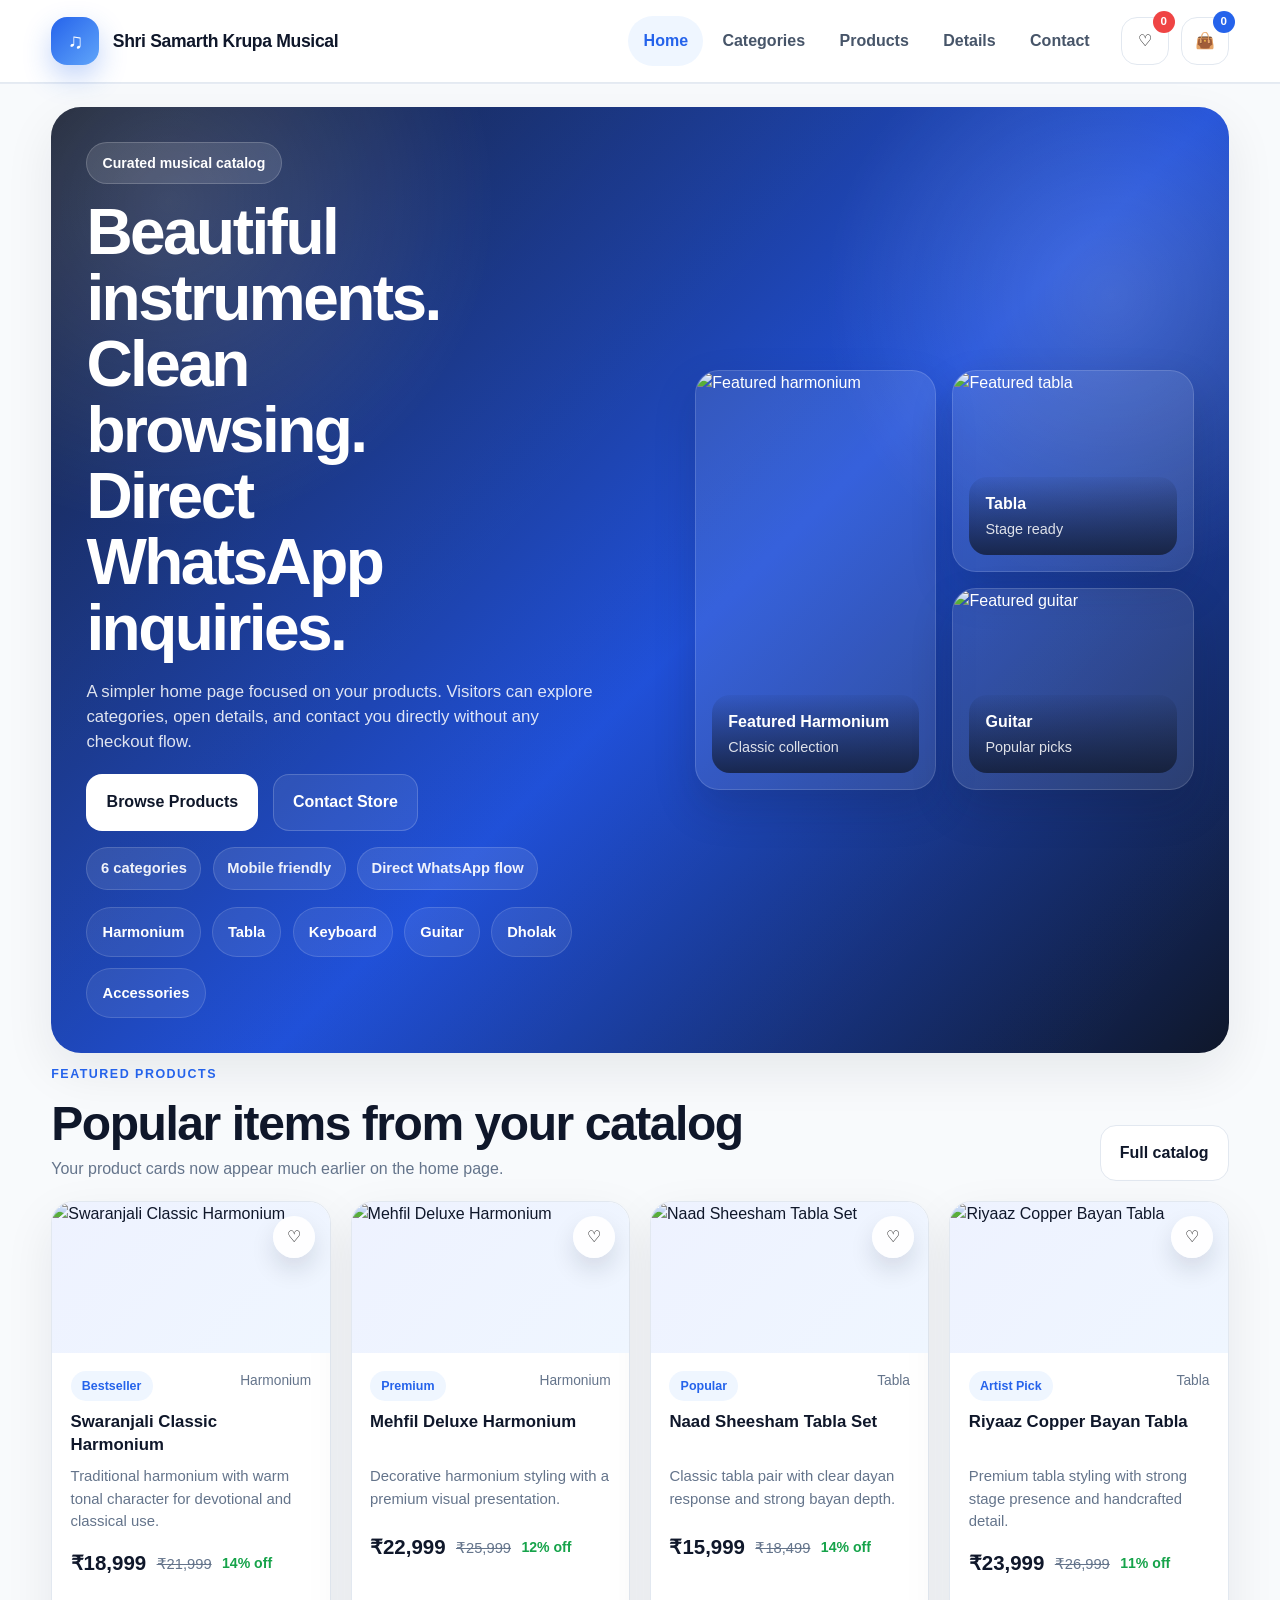
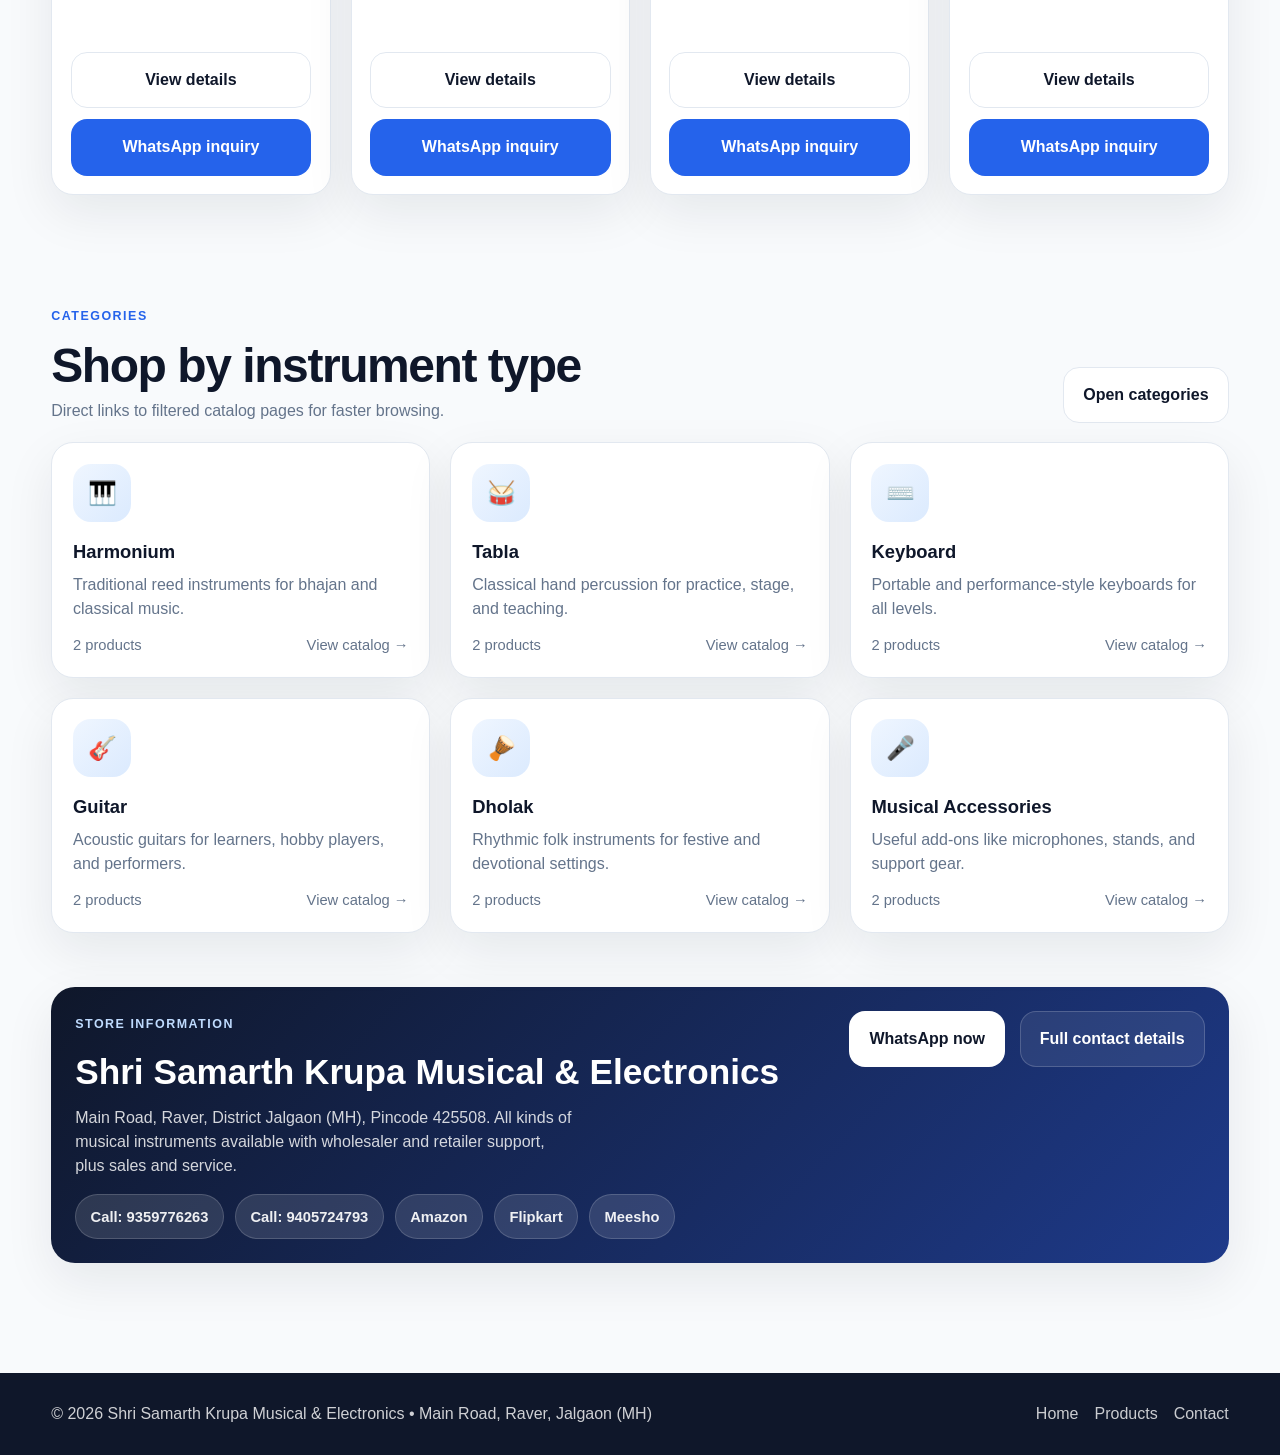
==== commit 8e9c6504: "V4.2" ====
--- a/index.html
+++ b/index.html
@@ -124,15 +124,22 @@
 
     <section class="section compact">
       <div class="container">
-        <div class="home-cta">
+        <div class="home-cta home-cta-rich">
           <div>
-            <span class="eyebrow light">Quick inquiry</span>
-            <h2>Need price, stock, or product help?</h2>
-            <p>Keep browsing the catalog or message Shri Samarth Krupa Musical directly on WhatsApp.</p>
+            <span class="eyebrow light">Store information</span>
+            <h2>Shri Samarth Krupa Musical &amp; Electronics</h2>
+            <p>Main Road, Raver, District Jalgaon (MH), Pincode 425508. All kinds of musical instruments available with wholesaler and retailer support, plus sales and service.</p>
+            <div class="contact-badges">
+              <span>Call: 9359776263</span>
+              <span>Call: 9405724793</span>
+              <span>Amazon</span>
+              <span>Flipkart</span>
+              <span>Meesho</span>
+            </div>
           </div>
           <div class="inline-actions">
             <a class="btn btn-light" target="_blank" rel="noopener" href="https://wa.me/918308651469?text=Hello%20Shri%20Samarth%20Krupa%20Musical%2C%20I%20want%20to%20know%20more%20about%20your%20products.">WhatsApp now</a>
-            <a class="btn btn-outline" href="products.html">See all products</a>
+            <a class="btn btn-outline" href="contact.html">Full contact details</a>
           </div>
         </div>
       </div>
@@ -141,7 +148,7 @@
 
   <footer class="site-footer">
     <div class="container footer-inner">
-      <div>© 2026 Shri Samarth Krupa Musical. Product display website.</div>
+      <div>© 2026 Shri Samarth Krupa Musical &amp; Electronics • Main Road, Raver, Jalgaon (MH)</div>
       <div class="footer-links">
         <a href="index.html">Home</a>
         <a href="products.html">Products</a>
--- a/style.css
+++ b/style.css
@@ -866,3 +866,127 @@
 @media (max-width: 1100px) { .featured-grid { grid-template-columns: repeat(2, 1fr); } .home-categories-grid { grid-template-columns: repeat(3, 1fr); } }
 @media (max-width: 900px) { .navbar { min-height: 72px; } .nav-menu { top: 72px; padding: 0.85rem 4%; box-shadow: 0 10px 30px rgba(15,23,42,0.08); } .hero-grid-clean { grid-template-columns: 1fr; padding: 1.25rem; } .hero-content-clean .hero-title { max-width: 100%; } .hero-showcase { grid-template-columns: 1fr 1fr; min-height: auto; } .showcase-main { min-height: 260px; grid-row: auto; grid-column: 1 / -1; } .home-cta { flex-direction: column; align-items: flex-start; } .products-layout { gap: 1rem; } }
 @media (max-width: 640px) { .container { width: min(94%, var(--container)); } .home-hero { padding-top: 16px; } .hero-grid-clean { padding: 1rem; gap: 1rem; } .hero-chip { font-size: 0.8rem; padding: 0.52rem 0.78rem; } .hero-content-clean .hero-title { font-size: clamp(2rem, 10vw, 2.8rem); } .hero-content-clean .hero-copy { font-size: 0.96rem; } .hero-actions, .inline-actions { gap: 0.7rem; } .btn { width: 100%; } .hero-points span, .quick-link { font-size: 0.84rem; padding: 0.68rem 0.82rem; } .hero-showcase { grid-template-columns: 1fr; } .showcase-main { grid-column: auto; min-height: 220px; } .showcase-card { min-height: 160px; } .featured-grid, .home-categories-grid, .grid-categories, .info-grid, .related-grid, .product-grid { grid-template-columns: 1fr; } .nav-actions { width: 100%; } .icon-btn { width: 44px; height: 44px; } .home-cta { padding: 1.2rem; } .home-cta .inline-actions { width: 100%; } }
+
+
+/* Contact details enhancement */
+.home-cta-rich { align-items: flex-start; }
+.contact-badges,
+.contact-pills,
+.service-badges {
+  display: flex;
+  flex-wrap: wrap;
+  gap: 0.7rem;
+}
+
+.contact-badges { margin-top: 1rem; }
+.contact-badges span,
+.contact-pills span,
+.service-badges span {
+  display: inline-flex;
+  align-items: center;
+  justify-content: center;
+  padding: 0.68rem 0.9rem;
+  border-radius: 999px;
+  font-weight: 700;
+  font-size: 0.92rem;
+}
+
+.contact-badges span,
+.contact-pills span {
+  background: rgba(255,255,255,0.12);
+  border: 1px solid rgba(255,255,255,0.16);
+  color: rgba(255,255,255,0.92);
+}
+
+.contact-grid-rich {
+  align-items: stretch;
+}
+
+.contact-heading {
+  color: white;
+  margin-top: 1rem;
+}
+
+.contact-actions {
+  margin-top: 1.25rem;
+}
+
+.contact-card-rich {
+  padding: 1.5rem;
+  border: 1px solid rgba(226,232,240,0.9);
+}
+
+.contact-block {
+  margin-bottom: 1rem;
+}
+
+.contact-label {
+  display: inline-block;
+  margin-bottom: 0.45rem;
+  color: var(--brand);
+  font-size: 0.82rem;
+  font-weight: 800;
+  text-transform: uppercase;
+  letter-spacing: 0.08em;
+}
+
+.contact-detail-list {
+  display: grid;
+  gap: 0.95rem;
+}
+
+.contact-detail-item {
+  display: grid;
+  gap: 0.28rem;
+  padding: 0.9rem 1rem;
+  border-radius: 16px;
+  background: #f8fafc;
+  border: 1px solid var(--border);
+}
+
+.contact-detail-item strong {
+  font-size: 0.95rem;
+}
+
+.contact-detail-item span,
+.contact-detail-item a {
+  color: var(--muted);
+}
+
+.contact-detail-item a:hover {
+  color: var(--brand);
+}
+
+.service-badges {
+  margin-top: 1rem;
+}
+
+.service-badges span {
+  background: #eff6ff;
+  border: 1px solid #bfdbfe;
+  color: var(--brand);
+}
+
+.contact-info-section .info-card {
+  height: 100%;
+}
+
+@media (max-width: 900px) {
+  .home-cta-rich .inline-actions,
+  .contact-actions {
+    width: 100%;
+  }
+}
+
+@media (max-width: 640px) {
+  .contact-badges span,
+  .contact-pills span,
+  .service-badges span {
+    width: 100%;
+    justify-content: flex-start;
+  }
+
+  .contact-card-rich {
+    padding: 1rem;
+  }
+}
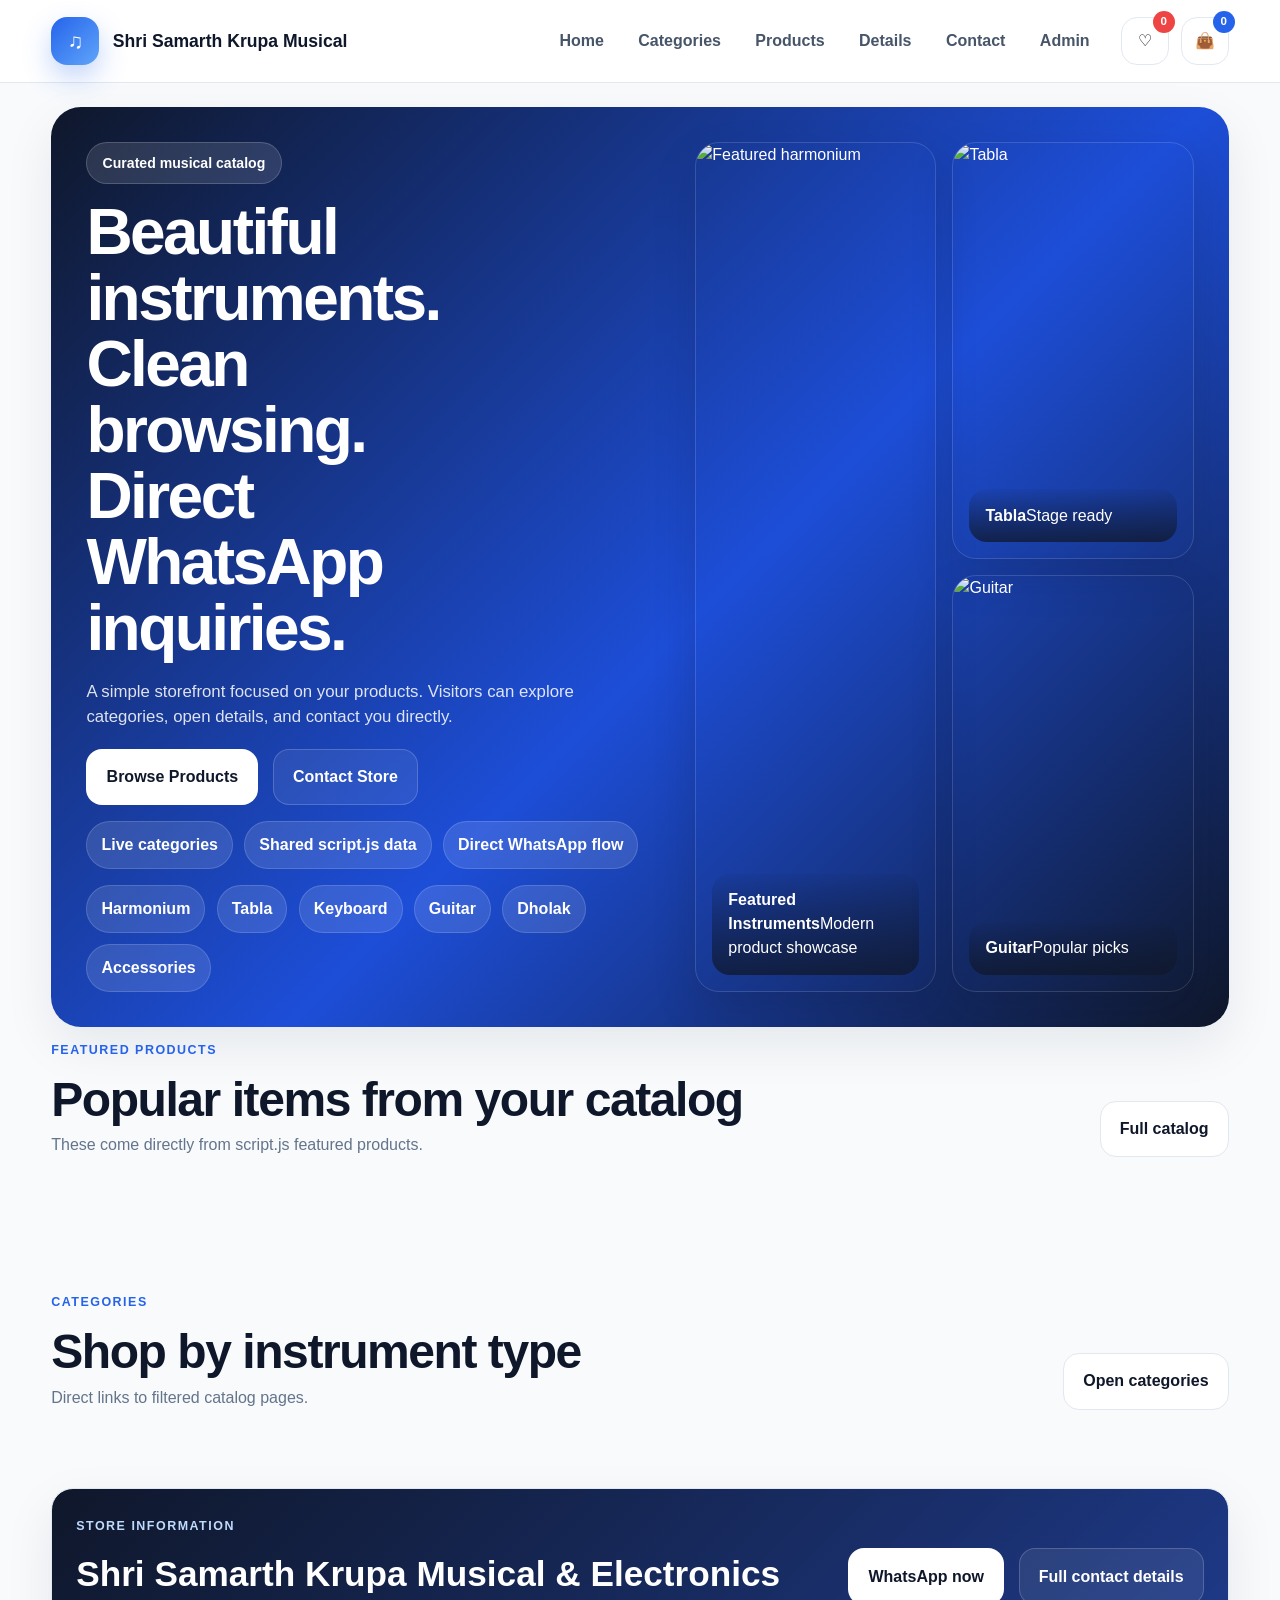
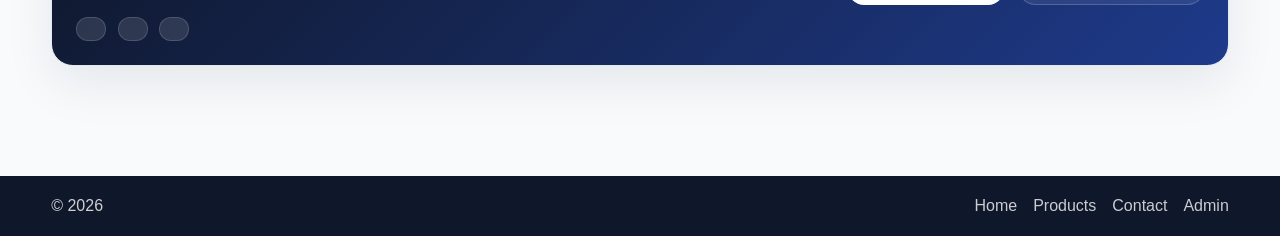
==== commit 471ad2c8: "V4.4" ====
--- a/index.html
+++ b/index.html
@@ -1,163 +1 @@
-<!DOCTYPE html>
-<html lang="en">
-<head>
-  <meta charset="UTF-8" />
-  <meta name="viewport" content="width=device-width, initial-scale=1.0" />
-  <title>Shri Samarth Krupa Musical</title>
-  <meta name="description" content="Modern product showcase website for Shri Samarth Krupa Musical" />
-  <link rel="stylesheet" href="style.css" />
-</head>
-<body data-page="home">
-  <header class="site-header">
-    <div class="container navbar">
-      <a class="brand" href="index.html">
-        <span class="brand-mark">♫</span>
-        <span>Shri Samarth Krupa Musical</span>
-      </a>
-
-      <button class="nav-toggle" aria-label="Toggle menu"><span></span></button>
-
-      <div class="nav-menu">
-        <nav>
-          <ul class="nav-links">
-            <li><a href="index.html" data-page="home">Home</a></li>
-            <li><a href="categories.html" data-page="categories">Categories</a></li>
-            <li><a href="products.html" data-page="products">Products</a></li>
-            <li><a href="details.html" data-page="details">Details</a></li>
-            <li><a href="contact.html" data-page="contact">Contact</a></li>
-          </ul>
-        </nav>
-        <div class="nav-actions">
-          <button class="icon-btn" title="Wishlist"><span>♡</span><span class="count red" data-wishlist-count>0</span></button>
-          <button class="icon-btn" id="catalogOnlyBtn" title="Display only"><span>👜</span><span class="count blue">0</span></button>
-        </div>
-      </div>
-    </div>
-  </header>
-
-  <main>
-    <section class="page-hero home-hero">
-      <div class="container">
-        <div class="hero-shell clean-hero">
-          <div class="hero-grid hero-grid-clean">
-            <div class="hero-content hero-content-clean">
-              <span class="hero-chip">Curated musical catalog</span>
-              <h1 class="hero-title">Beautiful instruments. Clean browsing. Direct WhatsApp inquiries.</h1>
-              <p class="hero-copy">A simpler home page focused on your products. Visitors can explore categories, open details, and contact you directly without any checkout flow.</p>
-
-              <div class="hero-actions">
-                <a class="btn btn-light" href="products.html">Browse Products</a>
-                <a class="btn btn-outline" href="contact.html">Contact Store</a>
-              </div>
-
-              <div class="hero-points">
-                <span>6 categories</span>
-                <span>Mobile friendly</span>
-                <span>Direct WhatsApp flow</span>
-              </div>
-
-              <div class="hero-quick-links">
-                <a class="quick-link" href="products.html?category=Harmonium">Harmonium</a>
-                <a class="quick-link" href="products.html?category=Tabla">Tabla</a>
-                <a class="quick-link" href="products.html?category=Keyboard">Keyboard</a>
-                <a class="quick-link" href="products.html?category=Guitar">Guitar</a>
-                <a class="quick-link" href="products.html?category=Dholak">Dholak</a>
-                <a class="quick-link" href="products.html?category=Musical%20Accessories">Accessories</a>
-              </div>
-            </div>
-
-            <div class="hero-showcase">
-              <a class="showcase-card showcase-main" href="details.html?id=1">
-                <img src="https://images.unsplash.com/photo-1514119412350-e174d90d280e?auto=format&fit=crop&w=900&q=80" alt="Featured harmonium" loading="lazy">
-                <div class="showcase-copy">
-                  <strong>Featured Harmonium</strong>
-                  <span>Classic collection</span>
-                </div>
-              </a>
-              <a class="showcase-card" href="details.html?id=3">
-                <img src="https://images.unsplash.com/photo-1519892300165-cb5542fb47c7?auto=format&fit=crop&w=700&q=80" alt="Featured tabla" loading="lazy">
-                <div class="showcase-copy">
-                  <strong>Tabla</strong>
-                  <span>Stage ready</span>
-                </div>
-              </a>
-              <a class="showcase-card" href="details.html?id=7">
-                <img src="https://images.unsplash.com/photo-1511379938547-c1f69419868d?auto=format&fit=crop&w=700&q=80" alt="Featured guitar" loading="lazy">
-                <div class="showcase-copy">
-                  <strong>Guitar</strong>
-                  <span>Popular picks</span>
-                </div>
-              </a>
-            </div>
-          </div>
-        </div>
-      </div>
-    </section>
-
-    <section class="section compact">
-      <div class="container">
-        <div class="section-head compact-head">
-          <div>
-            <span class="eyebrow">Featured products</span>
-            <h2 class="section-title">Popular items from your catalog</h2>
-            <p class="section-copy">Your product cards now appear much earlier on the home page.</p>
-          </div>
-          <a class="btn btn-soft" href="products.html">Full catalog</a>
-        </div>
-        <div class="product-grid featured-grid" id="featuredProducts"></div>
-      </div>
-    </section>
-
-    <section class="section">
-      <div class="container">
-        <div class="section-head compact-head">
-          <div>
-            <span class="eyebrow">Categories</span>
-            <h2 class="section-title">Shop by instrument type</h2>
-            <p class="section-copy">Direct links to filtered catalog pages for faster browsing.</p>
-          </div>
-          <a class="btn btn-soft" href="categories.html">Open categories</a>
-        </div>
-        <div class="grid grid-categories home-categories-grid" id="homeCategories"></div>
-      </div>
-    </section>
-
-    <section class="section compact">
-      <div class="container">
-        <div class="home-cta home-cta-rich">
-          <div>
-            <span class="eyebrow light">Store information</span>
-            <h2>Shri Samarth Krupa Musical &amp; Electronics</h2>
-            <p>Main Road, Raver, District Jalgaon (MH), Pincode 425508. All kinds of musical instruments available with wholesaler and retailer support, plus sales and service.</p>
-            <div class="contact-badges">
-              <span>Call: 9359776263</span>
-              <span>Call: 9405724793</span>
-              <span>Amazon</span>
-              <span>Flipkart</span>
-              <span>Meesho</span>
-            </div>
-          </div>
-          <div class="inline-actions">
-            <a class="btn btn-light" target="_blank" rel="noopener" href="https://wa.me/918308651469?text=Hello%20Shri%20Samarth%20Krupa%20Musical%2C%20I%20want%20to%20know%20more%20about%20your%20products.">WhatsApp now</a>
-            <a class="btn btn-outline" href="contact.html">Full contact details</a>
-          </div>
-        </div>
-      </div>
-    </section>
-  </main>
-
-  <footer class="site-footer">
-    <div class="container footer-inner">
-      <div>© 2026 Shri Samarth Krupa Musical &amp; Electronics • Main Road, Raver, Jalgaon (MH)</div>
-      <div class="footer-links">
-        <a href="index.html">Home</a>
-        <a href="products.html">Products</a>
-        <a href="contact.html">Contact</a>
-      </div>
-    </div>
-  </footer>
-
-  <div class="toast" id="toast"></div>
-  <script src="script.js"></script>
-</body>
-</html>
+<!DOCTYPE html><html lang="en"><head><meta charset="UTF-8"><meta name="viewport" content="width=device-width, initial-scale=1.0"><title>Shri Samarth Krupa Musical</title><link rel="stylesheet" href="style.css"></head><body data-page="home"><header class="site-header"><div class="container navbar"><a class="brand" href="index.html"><span class="brand-mark">♫</span><span data-store-name>Shri Samarth Krupa Musical</span></a><button class="nav-toggle" aria-label="Toggle menu"><span></span></button><div class="nav-menu"><nav><ul class="nav-links"><li><a href="index.html" data-page="home">Home</a></li><li><a href="categories.html" data-page="categories">Categories</a></li><li><a href="products.html" data-page="products">Products</a></li><li><a href="details.html" data-page="details">Details</a></li><li><a href="contact.html" data-page="contact">Contact</a></li><li><a href="admin.html">Admin</a></li></ul></nav><div class="nav-actions"><button class="icon-btn"><span>♡</span><span class="count red">0</span></button><button class="icon-btn"><span>👜</span><span class="count blue">0</span></button></div></div></div></header><main><section class="page-hero"><div class="container"><div class="hero-shell"><div class="hero-grid"><div><span class="hero-chip">Curated musical catalog</span><h1 class="hero-title">Beautiful instruments. Clean browsing. Direct WhatsApp inquiries.</h1><p class="hero-copy">A simple storefront focused on your products. Visitors can explore categories, open details, and contact you directly.</p><div class="hero-actions"><a class="btn btn-light" href="products.html">Browse Products</a><a class="btn btn-outline" href="contact.html">Contact Store</a></div><div class="hero-points"><span>Live categories</span><span>Shared script.js data</span><span>Direct WhatsApp flow</span></div><div class="hero-quick-links"><a class="quick-link" href="products.html?category=Harmonium">Harmonium</a><a class="quick-link" href="products.html?category=Tabla">Tabla</a><a class="quick-link" href="products.html?category=Keyboard">Keyboard</a><a class="quick-link" href="products.html?category=Guitar">Guitar</a><a class="quick-link" href="products.html?category=Dholak">Dholak</a><a class="quick-link" href="products.html?category=Musical%20Accessories">Accessories</a></div></div><div class="showcase"><a class="showcase-card showcase-main" href="details.html?id=1"><img src="https://images.unsplash.com/photo-1514119412350-e174d90d280e?auto=format&fit=crop&w=900&q=80" alt="Featured harmonium"><div class="showcase-copy"><strong>Featured Instruments</strong><span>Modern product showcase</span></div></a><a class="showcase-card" href="details.html?id=3"><img src="https://images.unsplash.com/photo-1519892300165-cb5542fb47c7?auto=format&fit=crop&w=700&q=80" alt="Tabla"><div class="showcase-copy"><strong>Tabla</strong><span>Stage ready</span></div></a><a class="showcase-card" href="details.html?id=7"><img src="https://images.unsplash.com/photo-1511379938547-c1f69419868d?auto=format&fit=crop&w=700&q=80" alt="Guitar"><div class="showcase-copy"><strong>Guitar</strong><span>Popular picks</span></div></a></div></div></div></div></section><section class="section compact"><div class="container"><div class="section-head"><div><span class="eyebrow">Featured products</span><h2 class="section-title">Popular items from your catalog</h2><p class="section-copy">These come directly from script.js featured products.</p></div><a class="btn btn-soft" href="products.html">Full catalog</a></div><div class="product-grid" id="featuredProducts"></div></div></section><section class="section"><div class="container"><div class="section-head"><div><span class="eyebrow">Categories</span><h2 class="section-title">Shop by instrument type</h2><p class="section-copy">Direct links to filtered catalog pages.</p></div><a class="btn btn-soft" href="categories.html">Open categories</a></div><div class="grid grid-categories home-categories-grid" id="homeCategories"></div></div></section><section class="section compact"><div class="container"><div class="home-cta"><div><span class="eyebrow light">Store information</span><h2 data-store-fullname>Shri Samarth Krupa Musical & Electronics</h2><p data-address></p><div class="contact-badges"><span data-phone-one></span><span data-phone-two></span><span data-tagline></span></div></div><div class="inline-actions"><a class="btn btn-light" data-whatsapp-link target="_blank" rel="noopener" href="#">WhatsApp now</a><a class="btn btn-outline" href="contact.html">Full contact details</a></div></div></div></section></main><footer class="site-footer"><div class="container footer-inner"><div>© 2026 <span data-store-fullname></span></div><div class="footer-links"><a href="index.html">Home</a><a href="products.html">Products</a><a href="contact.html">Contact</a><a href="admin.html">Admin</a></div></div></footer><script src="script.js"></script></body></html>
--- a/style.css
+++ b/style.css
@@ -1,992 +1,21 @@
 :root {
-  --brand: #2563eb;
-  --brand-dark: #1d4ed8;
-  --accent: #f59e0b;
-  --ink: #0f172a;
-  --muted: #64748b;
-  --bg: #f8fafc;
-  --surface: #ffffff;
-  --border: #e2e8f0;
-  --success: #16a34a;
-  --danger: #ef4444;
-  --shadow: 0 18px 50px rgba(15, 23, 42, 0.08);
-  --radius-xl: 30px;
-  --radius-lg: 22px;
-  --radius-md: 16px;
-  --radius-sm: 12px;
-  --container: 1180px;
+  --brand:#2563eb; --brand-dark:#1d4ed8; --ink:#0f172a; --muted:#64748b; --bg:#f8fafc; --surface:#fff; --border:#e2e8f0; --success:#16a34a; --shadow:0 18px 50px rgba(15,23,42,.08); --radius-xl:30px; --radius-lg:22px; --radius-md:16px; --container:1180px;
 }
-
-* { box-sizing: border-box; }
-html { scroll-behavior: smooth; }
-body {
-  margin: 0;
-  font-family: Inter, Arial, Helvetica, sans-serif;
-  background: var(--bg);
-  color: var(--ink);
-}
-a { color: inherit; text-decoration: none; }
-img { max-width: 100%; display: block; }
-button, input, select, textarea { font: inherit; }
-button { cursor: pointer; }
-
-.container {
-  width: min(92%, var(--container));
-  margin: 0 auto;
-}
-
-.site-header {
-  position: sticky;
-  top: 0;
-  z-index: 50;
-  background: rgba(255,255,255,0.9);
-  backdrop-filter: blur(14px);
-  border-bottom: 1px solid rgba(226,232,240,0.9);
-}
-
-.navbar {
-  min-height: 82px;
-  display: flex;
-  align-items: center;
-  justify-content: space-between;
-  gap: 1rem;
-}
-
-.brand {
-  display: inline-flex;
-  align-items: center;
-  gap: 0.85rem;
-  font-weight: 800;
-  font-size: 1.1rem;
-  letter-spacing: -0.02em;
-}
-
-.brand-mark {
-  width: 48px;
-  height: 48px;
-  border-radius: 16px;
-  display: inline-flex;
-  align-items: center;
-  justify-content: center;
-  background: linear-gradient(135deg, var(--brand), #60a5fa);
-  color: white;
-  box-shadow: 0 12px 28px rgba(37, 99, 235, 0.28);
-  font-size: 1.3rem;
-}
-
-.nav-toggle {
-  display: none;
-  width: 46px;
-  height: 46px;
-  border-radius: 14px;
-  border: 1px solid var(--border);
-  background: white;
-}
-
-.nav-toggle span,
-.nav-toggle span::before,
-.nav-toggle span::after {
-  display: block;
-  width: 20px;
-  height: 2px;
-  margin: 0 auto;
-  background: var(--ink);
-  position: relative;
-  transition: 0.2s ease;
-  content: "";
-}
-
-.nav-toggle span::before { position: absolute; top: -6px; }
-.nav-toggle span::after { position: absolute; top: 6px; }
-
-.nav-menu {
-  display: flex;
-  align-items: center;
-  gap: 1rem;
-}
-
-.nav-links {
-  display: flex;
-  align-items: center;
-  gap: 0.25rem;
-  list-style: none;
-  padding: 0;
-  margin: 0;
-}
-
-.nav-links a {
-  display: inline-flex;
-  padding: 0.8rem 0.95rem;
-  border-radius: 999px;
-  color: #475569;
-  font-weight: 700;
-}
-
-.nav-links a:hover,
-.nav-links a.active {
-  color: var(--brand);
-  background: #eff6ff;
-}
-
-.nav-actions {
-  display: flex;
-  gap: 0.75rem;
-}
-
-.icon-btn {
-  width: 48px;
-  height: 48px;
-  border-radius: 16px;
-  border: 1px solid var(--border);
-  background: white;
-  position: relative;
-  display: inline-flex;
-  align-items: center;
-  justify-content: center;
-  transition: 0.2s ease;
-}
-
-.icon-btn:hover {
-  transform: translateY(-1px);
-  box-shadow: var(--shadow);
-}
-
-.icon-btn .count {
-  position: absolute;
-  top: -7px;
-  right: -7px;
-  min-width: 22px;
-  height: 22px;
-  padding: 0 6px;
-  border-radius: 999px;
-  font-size: 0.72rem;
-  font-weight: 800;
-  display: inline-flex;
-  align-items: center;
-  justify-content: center;
-  color: white;
-}
-
-.count.red { background: #ef4444; }
-.count.blue { background: var(--brand); }
-
-.page-hero {
-  padding: 42px 0 10px;
-}
-
-.hero-shell {
-  border-radius: var(--radius-xl);
-  overflow: hidden;
-  box-shadow: var(--shadow);
-  background: linear-gradient(135deg, #0f172a, #1d4ed8 50%, #0f172a);
-}
-
-.hero-grid {
-  min-height: 520px;
-  display: grid;
-  grid-template-columns: 1.05fr 0.95fr;
-  gap: 2rem;
-  align-items: center;
-  padding: 3rem;
-  color: white;
-  position: relative;
-}
-
-.hero-grid::before {
-  content: "";
-  position: absolute;
-  inset: 0;
-  background:
-    radial-gradient(circle at 10% 10%, rgba(255,255,255,0.16), transparent 24%),
-    radial-gradient(circle at 90% 20%, rgba(255,255,255,0.16), transparent 22%),
-    linear-gradient(130deg, rgba(255,255,255,0.03), rgba(255,255,255,0));
-}
-
-.hero-content,
-.hero-card { position: relative; z-index: 1; }
-
-.hero-chip,
-.page-chip {
-  display: inline-flex;
-  align-items: center;
-  gap: 0.5rem;
-  padding: 0.6rem 0.95rem;
-  border-radius: 999px;
-  background: rgba(255,255,255,0.12);
-  border: 1px solid rgba(255,255,255,0.18);
-  font-weight: 700;
-  font-size: 0.88rem;
-}
-
-.hero-title {
-  font-size: clamp(2.3rem, 5vw, 4.4rem);
-  line-height: 1.03;
-  letter-spacing: -0.04em;
-  margin: 1rem 0;
-  max-width: 10ch;
-}
-
-.hero-copy {
-  color: rgba(255,255,255,0.86);
-  max-width: 56ch;
-  font-size: 1.05rem;
-  margin-bottom: 1.6rem;
-}
-
-.hero-actions,
-.inline-actions {
-  display: flex;
-  flex-wrap: wrap;
-  gap: 0.9rem;
-}
-
-.btn {
-  display: inline-flex;
-  align-items: center;
-  justify-content: center;
-  gap: 0.55rem;
-  padding: 0.95rem 1.2rem;
-  border-radius: 16px;
-  border: 1px solid transparent;
-  font-weight: 800;
-  transition: 0.2s ease;
-}
-
-.btn:hover { transform: translateY(-1px); }
-
-.btn-primary {
-  background: var(--brand);
-  color: white;
-}
-.btn-primary:hover { background: var(--brand-dark); }
-
-.btn-light {
-  background: white;
-  color: var(--ink);
-}
-
-.btn-outline {
-  background: rgba(255,255,255,0.08);
-  color: white;
-  border-color: rgba(255,255,255,0.18);
-}
-
-.btn-soft {
-  background: white;
-  color: var(--ink);
-  border-color: var(--border);
-}
-
-.btn-success {
-  background: var(--success);
-  color: white;
-}
-
-.hero-card {
-  background: rgba(255,255,255,0.08);
-  border: 1px solid rgba(255,255,255,0.16);
-  border-radius: 26px;
-  padding: 1.5rem;
-  backdrop-filter: blur(10px);
-}
-
-.hero-card-grid {
-  display: grid;
-  grid-template-columns: repeat(2, 1fr);
-  gap: 1rem;
-  margin-top: 1rem;
-}
-
-.hero-mini {
-  background: rgba(255,255,255,0.08);
-  border: 1px solid rgba(255,255,255,0.12);
-  border-radius: 18px;
-  padding: 1rem;
-}
-
-.hero-mini h3 { margin: 0 0 0.3rem; font-size: 1.4rem; }
-.hero-mini p { margin: 0; color: rgba(255,255,255,0.8); font-size: 0.92rem; }
-
-.page-head {
-  padding: 38px 0 8px;
-}
-
-.page-head h1,
-.section-title {
-  font-size: clamp(1.9rem, 4vw, 3rem);
-  line-height: 1.05;
-  letter-spacing: -0.03em;
-  margin: 0.5rem 0;
-}
-
-.page-copy,
-.section-copy {
-  color: var(--muted);
-  max-width: 64ch;
-  margin: 0;
-}
-
-.section {
-  padding: 54px 0;
-}
-
-.section.compact { padding-top: 0; }
-
-.section-head {
-  display: flex;
-  justify-content: space-between;
-  align-items: end;
-  gap: 1rem;
-  flex-wrap: wrap;
-  margin-bottom: 1.5rem;
-}
-
-.eyebrow {
-  color: var(--brand);
-  font-size: 0.78rem;
-  font-weight: 800;
-  letter-spacing: 0.12em;
-  text-transform: uppercase;
-  display: inline-block;
-  margin-bottom: 0.45rem;
-}
-
-.grid {
-  display: grid;
-  gap: 1.25rem;
-}
-
-.grid-4 { grid-template-columns: repeat(4, 1fr); }
-.grid-3 { grid-template-columns: repeat(3, 1fr); }
-.grid-2 { grid-template-columns: repeat(2, 1fr); }
-.grid-categories { grid-template-columns: repeat(6, 1fr); }
-
-.card,
-.panel,
-.category-card,
-.product-card,
-.stat-card,
-.contact-card,
-.detail-shell {
-  background: var(--surface);
-  border: 1px solid var(--border);
-  border-radius: var(--radius-lg);
-  box-shadow: var(--shadow);
-}
-
-.stat-card,
-.category-card,
-.contact-card,
-.info-card {
-  padding: 1.3rem;
-}
-
-.stat-card h3 { margin: 0 0 0.3rem; font-size: 1.65rem; }
-.stat-card p { margin: 0; color: var(--muted); }
-
-.category-card {
-  transition: 0.22s ease;
-}
-
-.category-card:hover {
-  transform: translateY(-4px);
-  box-shadow: 0 22px 46px rgba(15,23,42,0.12);
-}
-
-.category-icon {
-  width: 58px;
-  height: 58px;
-  border-radius: 18px;
-  display: inline-flex;
-  align-items: center;
-  justify-content: center;
-  background: linear-gradient(135deg, #eff6ff, #dbeafe);
-  color: var(--brand);
-  font-size: 1.45rem;
-  margin-bottom: 1rem;
-}
-
-.category-card h3,
-.info-card h3 { margin: 0 0 0.45rem; font-size: 1.15rem; }
-.category-card p,
-.info-card p { margin: 0; color: var(--muted); }
-.category-meta {
-  margin-top: 0.8rem;
-  display: flex;
-  align-items: center;
-  justify-content: space-between;
-  color: var(--muted);
-  font-size: 0.92rem;
-}
-
-.products-layout {
-  display: grid;
-  grid-template-columns: 300px 1fr;
-  gap: 1.5rem;
-  align-items: start;
-}
-
-.sticky {
-  position: sticky;
-  top: 96px;
-}
-
-.panel { padding: 1.3rem; }
-
-.panel-head {
-  display: flex;
-  align-items: center;
-  justify-content: space-between;
-  gap: 1rem;
-  margin-bottom: 1.1rem;
-}
-
-.clear-link {
-  border: 0;
-  background: transparent;
-  color: var(--brand);
-  font-weight: 700;
-  padding: 0;
-}
-
-.form-group { margin-bottom: 1rem; }
-.form-group:last-child { margin-bottom: 0; }
-.form-label {
-  display: flex;
-  align-items: center;
-  justify-content: space-between;
-  font-weight: 800;
-  margin-bottom: 0.55rem;
-}
-
-.form-control,
-.form-select {
-  width: 100%;
-  border: 1px solid var(--border);
-  background: white;
-  color: var(--ink);
-  padding: 0.92rem 1rem;
-  border-radius: 16px;
-  outline: none;
-}
-
-.form-control:focus,
-.form-select:focus {
-  border-color: rgba(37,99,235,0.35);
-  box-shadow: 0 0 0 3px rgba(37,99,235,0.08);
-}
-
-input[type="range"] {
-  width: 100%;
-  accent-color: var(--brand);
-}
-
-.results-bar {
-  display: flex;
-  align-items: center;
-  justify-content: space-between;
-  gap: 1rem;
-  flex-wrap: wrap;
-  margin-bottom: 1rem;
-}
-
-.muted { color: var(--muted); }
-.small { font-size: 0.92rem; }
-
-.product-grid {
-  display: grid;
-  grid-template-columns: repeat(3, 1fr);
-  gap: 1.25rem;
-}
-
-.product-card {
-  overflow: hidden;
-  transition: 0.22s ease;
-  display: flex;
-  flex-direction: column;
-}
-
-.product-card:hover {
-  transform: translateY(-5px);
-  box-shadow: 0 22px 46px rgba(15,23,42,0.12);
-}
-
-.product-media {
-  position: relative;
-  aspect-ratio: 4 / 3;
-  overflow: hidden;
-  background: linear-gradient(135deg, #eef2ff, #eff6ff);
-}
-
-.product-media img {
-  width: 100%;
-  height: 100%;
-  object-fit: cover;
-}
-
-.wishlist-btn {
-  position: absolute;
-  top: 0.9rem;
-  right: 0.9rem;
-  width: 42px;
-  height: 42px;
-  border-radius: 999px;
-  border: 0;
-  background: rgba(255,255,255,0.95);
-  box-shadow: 0 12px 24px rgba(15,23,42,0.12);
-  font-size: 1rem;
-}
-
-.wishlist-btn.active { color: var(--danger); }
-
-.product-body {
-  padding: 1.15rem;
-  display: flex;
-  flex-direction: column;
-  height: 100%;
-}
-
-.badge-soft {
-  display: inline-flex;
-  align-items: center;
-  padding: 0.35rem 0.7rem;
-  border-radius: 999px;
-  background: #eff6ff;
-  color: var(--brand);
-  font-size: 0.78rem;
-  font-weight: 800;
-}
-
-.product-top {
-  display: flex;
-  justify-content: space-between;
-  align-items: start;
-  gap: 0.6rem;
-  margin-bottom: 0.6rem;
-}
-
-.product-category { color: var(--muted); font-size: 0.86rem; }
-.product-title {
-  font-size: 1.05rem;
-  font-weight: 800;
-  line-height: 1.35;
-  margin: 0 0 0.5rem;
-  min-height: 2.9rem;
-}
-.product-desc {
-  color: var(--muted);
-  font-size: 0.93rem;
-  min-height: 3.2rem;
-  margin: 0;
-}
-
-.price-row {
-  display: flex;
-  align-items: center;
-  gap: 0.65rem;
-  flex-wrap: wrap;
-  margin: 1rem 0;
-}
-
-.price {
-  font-size: 1.28rem;
-  font-weight: 900;
-}
-
-.old-price {
-  color: var(--muted);
-  text-decoration: line-through;
-  font-size: 0.92rem;
-}
-
-.discount {
-  color: var(--success);
-  font-size: 0.88rem;
-  font-weight: 800;
-}
-
-.card-actions {
-  display: grid;
-  gap: 0.7rem;
-  margin-top: auto;
-}
-
-.detail-shell {
-  padding: 1.4rem;
-}
-
-.detail-grid {
-  display: grid;
-  grid-template-columns: 1fr 1.1fr;
-  gap: 1.5rem;
-  align-items: stretch;
-}
-
-.detail-image {
-  border-radius: 22px;
-  overflow: hidden;
-  min-height: 100%;
-  border: 1px solid var(--border);
-  background: linear-gradient(135deg, #eef2ff, #eff6ff);
-}
-
-.detail-image img {
-  width: 100%;
-  height: 100%;
-  min-height: 360px;
-  object-fit: cover;
-}
-
-.detail-price {
-  font-size: 2rem;
-  font-weight: 900;
-  letter-spacing: -0.03em;
-  margin: 0;
-}
-
-.detail-title {
-  font-size: clamp(1.8rem, 4vw, 2.8rem);
-  margin: 0.6rem 0;
-  line-height: 1.08;
-}
-
-.detail-copy { color: var(--muted); font-size: 1.03rem; }
-
-.detail-highlights {
-  display: grid;
-  grid-template-columns: repeat(2, 1fr);
-  gap: 0.8rem;
-  margin: 1rem 0 1.4rem;
-}
-
-.detail-feature {
-  padding: 0.85rem 0.95rem;
-  border-radius: 16px;
-  background: #f8fafc;
-  border: 1px solid var(--border);
-  font-weight: 700;
-}
-
-.related-grid { display: grid; grid-template-columns: repeat(4, 1fr); gap: 1rem; }
-
-.info-grid {
-  display: grid;
-  grid-template-columns: repeat(3, 1fr);
-  gap: 1.25rem;
-}
-
-.info-card {
-  background: var(--surface);
-  border: 1px solid var(--border);
-  border-radius: var(--radius-lg);
-  box-shadow: var(--shadow);
-  padding: 1.35rem;
-}
-
-.info-icon {
-  width: 56px;
-  height: 56px;
-  border-radius: 18px;
-  background: linear-gradient(135deg, rgba(37,99,235,0.12), rgba(245,158,11,0.12));
-  color: var(--brand);
-  display: inline-flex;
-  align-items: center;
-  justify-content: center;
-  font-size: 1.35rem;
-  margin-bottom: 1rem;
-}
-
-.contact-shell {
-  background: linear-gradient(135deg, #0f172a, #1d4ed8 56%, #0f172a);
-  color: white;
-  border-radius: var(--radius-xl);
-  box-shadow: var(--shadow);
-  padding: 2rem;
-}
-
-.contact-grid {
-  display: grid;
-  grid-template-columns: 1.1fr 0.9fr;
-  gap: 1.5rem;
-  align-items: center;
-}
-
-.contact-copy { color: rgba(255,255,255,0.84); }
-.contact-card h3 { margin: 0 0 0.45rem; }
-.contact-card p { margin: 0 0 1rem; color: var(--muted); }
-
-.site-footer {
-  background: #0f172a;
-  color: rgba(255,255,255,0.8);
-  margin-top: 56px;
-}
-
-.footer-inner {
-  min-height: 82px;
-  display: flex;
-  justify-content: space-between;
-  align-items: center;
-  gap: 1rem;
-  flex-wrap: wrap;
-}
-
-.footer-links {
-  display: flex;
-  gap: 1rem;
-  flex-wrap: wrap;
-}
-
-.footer-links a { color: rgba(255,255,255,0.78); }
-.footer-links a:hover { color: white; }
-
-.empty-state {
-  background: white;
-  border: 1px dashed #cbd5e1;
-  border-radius: 20px;
-  padding: 2.5rem 1.5rem;
-  text-align: center;
-  color: var(--muted);
-}
-
-.toast {
-  position: fixed;
-  right: 16px;
-  bottom: 16px;
-  max-width: 340px;
-  padding: 1rem 1.1rem;
-  border-radius: 18px;
-  background: #0f172a;
-  color: white;
-  box-shadow: var(--shadow);
-  opacity: 0;
-  pointer-events: none;
-  transform: translateY(10px);
-  transition: 0.2s ease;
-  z-index: 80;
-}
-
-.toast.show {
-  opacity: 1;
-  pointer-events: auto;
-  transform: translateY(0);
-}
-
-.mobile-only { display: none; }
-
-@media (max-width: 1100px) {
-  .grid-categories { grid-template-columns: repeat(3, 1fr); }
-  .product-grid { grid-template-columns: repeat(2, 1fr); }
-  .related-grid { grid-template-columns: repeat(2, 1fr); }
-  .info-grid { grid-template-columns: repeat(2, 1fr); }
-}
-
-@media (max-width: 900px) {
-  .hero-grid,
-  .detail-grid,
-  .contact-grid,
-  .products-layout {
-    grid-template-columns: 1fr;
-  }
-
-  .nav-toggle { display: inline-flex; align-items: center; justify-content: center; }
-
-  .nav-menu {
-    position: absolute;
-    left: 0;
-    right: 0;
-    top: 82px;
-    background: rgba(255,255,255,0.98);
-    border-bottom: 1px solid var(--border);
-    padding: 1rem 4%;
-    display: none;
-    flex-direction: column;
-    align-items: stretch;
-  }
-
-  .nav-menu.open { display: flex; }
-  .nav-links { flex-direction: column; align-items: stretch; }
-  .nav-links a { width: 100%; }
-  .nav-actions { justify-content: flex-start; }
-  .sticky { position: static; }
-  .hero-grid { min-height: unset; padding: 2rem; }
-  .detail-highlights { grid-template-columns: 1fr; }
-  .mobile-only { display: inline-flex; }
-  .desktop-only { display: none; }
-}
-
-@media (max-width: 640px) {
-  .grid-4,
-  .grid-3,
-  .grid-2,
-  .grid-categories,
-  .product-grid,
-  .related-grid,
-  .info-grid,
-  .hero-card-grid {
-    grid-template-columns: 1fr;
-  }
-
-  .section { padding: 42px 0; }
-  .hero-grid { padding: 1.35rem; }
-  .page-head { padding-top: 28px; }
-  .product-title { min-height: 0; }
-  .product-desc { min-height: 0; }
-  .detail-image img { min-height: 260px; }
-  .footer-inner { flex-direction: column; align-items: flex-start; }
-}
-
-
-/* Home page cleanup and mobile improvements */
-body { line-height: 1.5; }
-.home-hero { padding: 24px 0 8px; }
-.clean-hero { background: linear-gradient(135deg, #0f172a 0%, #1d4ed8 55%, #0f172a 100%); }
-.hero-grid-clean { min-height: auto; grid-template-columns: 1.08fr 0.92fr; gap: 1.5rem; padding: 2.2rem; }
-.hero-content-clean .hero-title { max-width: 11ch; margin-bottom: 0.9rem; }
-.hero-content-clean .hero-copy { margin-bottom: 1.25rem; }
-.hero-points { display: flex; flex-wrap: wrap; gap: 0.7rem; margin: 1rem 0 1.1rem; }
-.hero-points span { padding: 0.6rem 0.85rem; border-radius: 999px; background: rgba(255,255,255,0.1); border: 1px solid rgba(255,255,255,0.14); color: rgba(255,255,255,0.92); font-weight: 700; font-size: 0.92rem; }
-.hero-quick-links { display: flex; flex-wrap: wrap; gap: 0.7rem; }
-.quick-link { display: inline-flex; align-items: center; justify-content: center; padding: 0.8rem 0.95rem; border-radius: 999px; background: rgba(255,255,255,0.08); border: 1px solid rgba(255,255,255,0.14); color: white; font-weight: 700; font-size: 0.92rem; }
-.quick-link:hover { background: rgba(255,255,255,0.15); }
-.hero-showcase { display: grid; grid-template-columns: 1fr 1fr; grid-template-rows: 1fr 1fr; gap: 1rem; min-height: 420px; }
-.showcase-card { position: relative; overflow: hidden; border-radius: 24px; min-height: 170px; background: rgba(255,255,255,0.1); border: 1px solid rgba(255,255,255,0.14); box-shadow: 0 18px 42px rgba(15,23,42,0.18); }
-.showcase-card img { width: 100%; height: 100%; object-fit: cover; }
-.showcase-main { grid-row: 1 / span 2; min-height: 420px; }
-.showcase-copy { position: absolute; left: 1rem; right: 1rem; bottom: 1rem; display: grid; gap: 0.2rem; padding: 0.9rem 1rem; border-radius: 18px; color: white; background: linear-gradient(180deg, rgba(15,23,42,0.05), rgba(15,23,42,0.75)); }
-.showcase-copy strong { font-size: 1rem; }
-.showcase-copy span { font-size: 0.9rem; color: rgba(255,255,255,0.85); }
-.featured-grid { grid-template-columns: repeat(4, 1fr); }
-.home-categories-grid { grid-template-columns: repeat(3, 1fr); }
-.compact-head { margin-bottom: 1.2rem; }
-.home-cta { display: flex; justify-content: space-between; align-items: center; gap: 1.2rem; padding: 1.5rem; border-radius: 24px; color: white; background: linear-gradient(135deg, #0f172a, #1e3a8a); box-shadow: var(--shadow); }
-.home-cta h2 { margin: 0.35rem 0 0.4rem; font-size: clamp(1.5rem, 3vw, 2.2rem); }
-.home-cta p { margin: 0; color: rgba(255,255,255,0.82); max-width: 56ch; }
-.eyebrow.light { color: #bfdbfe; }
-.site-header { box-shadow: 0 1px 0 rgba(226,232,240,0.8); }
-@media (max-width: 1100px) { .featured-grid { grid-template-columns: repeat(2, 1fr); } .home-categories-grid { grid-template-columns: repeat(3, 1fr); } }
-@media (max-width: 900px) { .navbar { min-height: 72px; } .nav-menu { top: 72px; padding: 0.85rem 4%; box-shadow: 0 10px 30px rgba(15,23,42,0.08); } .hero-grid-clean { grid-template-columns: 1fr; padding: 1.25rem; } .hero-content-clean .hero-title { max-width: 100%; } .hero-showcase { grid-template-columns: 1fr 1fr; min-height: auto; } .showcase-main { min-height: 260px; grid-row: auto; grid-column: 1 / -1; } .home-cta { flex-direction: column; align-items: flex-start; } .products-layout { gap: 1rem; } }
-@media (max-width: 640px) { .container { width: min(94%, var(--container)); } .home-hero { padding-top: 16px; } .hero-grid-clean { padding: 1rem; gap: 1rem; } .hero-chip { font-size: 0.8rem; padding: 0.52rem 0.78rem; } .hero-content-clean .hero-title { font-size: clamp(2rem, 10vw, 2.8rem); } .hero-content-clean .hero-copy { font-size: 0.96rem; } .hero-actions, .inline-actions { gap: 0.7rem; } .btn { width: 100%; } .hero-points span, .quick-link { font-size: 0.84rem; padding: 0.68rem 0.82rem; } .hero-showcase { grid-template-columns: 1fr; } .showcase-main { grid-column: auto; min-height: 220px; } .showcase-card { min-height: 160px; } .featured-grid, .home-categories-grid, .grid-categories, .info-grid, .related-grid, .product-grid { grid-template-columns: 1fr; } .nav-actions { width: 100%; } .icon-btn { width: 44px; height: 44px; } .home-cta { padding: 1.2rem; } .home-cta .inline-actions { width: 100%; } }
-
-
-/* Contact details enhancement */
-.home-cta-rich { align-items: flex-start; }
-.contact-badges,
-.contact-pills,
-.service-badges {
-  display: flex;
-  flex-wrap: wrap;
-  gap: 0.7rem;
-}
-
-.contact-badges { margin-top: 1rem; }
-.contact-badges span,
-.contact-pills span,
-.service-badges span {
-  display: inline-flex;
-  align-items: center;
-  justify-content: center;
-  padding: 0.68rem 0.9rem;
-  border-radius: 999px;
-  font-weight: 700;
-  font-size: 0.92rem;
-}
-
-.contact-badges span,
-.contact-pills span {
-  background: rgba(255,255,255,0.12);
-  border: 1px solid rgba(255,255,255,0.16);
-  color: rgba(255,255,255,0.92);
-}
-
-.contact-grid-rich {
-  align-items: stretch;
-}
-
-.contact-heading {
-  color: white;
-  margin-top: 1rem;
-}
-
-.contact-actions {
-  margin-top: 1.25rem;
-}
-
-.contact-card-rich {
-  padding: 1.5rem;
-  border: 1px solid rgba(226,232,240,0.9);
-}
-
-.contact-block {
-  margin-bottom: 1rem;
-}
-
-.contact-label {
-  display: inline-block;
-  margin-bottom: 0.45rem;
-  color: var(--brand);
-  font-size: 0.82rem;
-  font-weight: 800;
-  text-transform: uppercase;
-  letter-spacing: 0.08em;
-}
-
-.contact-detail-list {
-  display: grid;
-  gap: 0.95rem;
-}
-
-.contact-detail-item {
-  display: grid;
-  gap: 0.28rem;
-  padding: 0.9rem 1rem;
-  border-radius: 16px;
-  background: #f8fafc;
-  border: 1px solid var(--border);
-}
-
-.contact-detail-item strong {
-  font-size: 0.95rem;
-}
-
-.contact-detail-item span,
-.contact-detail-item a {
-  color: var(--muted);
-}
-
-.contact-detail-item a:hover {
-  color: var(--brand);
-}
-
-.service-badges {
-  margin-top: 1rem;
-}
-
-.service-badges span {
-  background: #eff6ff;
-  border: 1px solid #bfdbfe;
-  color: var(--brand);
-}
-
-.contact-info-section .info-card {
-  height: 100%;
-}
-
-@media (max-width: 900px) {
-  .home-cta-rich .inline-actions,
-  .contact-actions {
-    width: 100%;
-  }
-}
-
-@media (max-width: 640px) {
-  .contact-badges span,
-  .contact-pills span,
-  .service-badges span {
-    width: 100%;
-    justify-content: flex-start;
-  }
-
-  .contact-card-rich {
-    padding: 1rem;
-  }
-}
+*{box-sizing:border-box} html{scroll-behavior:smooth} body{margin:0;font-family:Inter,Arial,Helvetica,sans-serif;background:var(--bg);color:var(--ink);line-height:1.5} a{text-decoration:none;color:inherit} img{max-width:100%;display:block} button,input,select,textarea{font:inherit}
+.container{width:min(92%,var(--container));margin:0 auto}
+.site-header{position:sticky;top:0;z-index:40;background:rgba(255,255,255,.92);backdrop-filter:blur(12px);border-bottom:1px solid var(--border)}
+.navbar{min-height:82px;display:flex;align-items:center;justify-content:space-between;gap:1rem}.brand{display:inline-flex;align-items:center;gap:.85rem;font-weight:800;font-size:1.1rem}.brand-mark{width:48px;height:48px;border-radius:16px;display:inline-grid;place-items:center;background:linear-gradient(135deg,var(--brand),#60a5fa);color:#fff;box-shadow:0 12px 28px rgba(37,99,235,.28);font-size:1.3rem}.nav-toggle{display:none;width:46px;height:46px;border-radius:14px;border:1px solid var(--border);background:#fff}.nav-toggle span,.nav-toggle span:before,.nav-toggle span:after{content:"";display:block;width:20px;height:2px;background:var(--ink);margin:0 auto;position:relative}.nav-toggle span:before{position:absolute;top:-6px}.nav-toggle span:after{position:absolute;top:6px}.nav-menu{display:flex;align-items:center;gap:1rem}.nav-links{display:flex;list-style:none;padding:0;margin:0;gap:.25rem}.nav-links a{display:inline-flex;padding:.8rem .95rem;border-radius:999px;color:#475569;font-weight:700}.nav-links a:hover,.nav-links a.active{color:var(--brand);background:#eff6ff}.nav-actions{display:flex;gap:.75rem}.icon-btn{width:48px;height:48px;border-radius:16px;border:1px solid var(--border);background:#fff;position:relative;display:inline-grid;place-items:center}.count{position:absolute;top:-7px;right:-7px;min-width:22px;height:22px;padding:0 6px;border-radius:999px;font-size:.72rem;font-weight:800;display:inline-grid;place-items:center;color:#fff}.red{background:#ef4444}.blue{background:var(--brand)}
+.page-hero{padding:24px 0 10px}.hero-shell{border-radius:var(--radius-xl);overflow:hidden;box-shadow:var(--shadow);background:linear-gradient(135deg,#0f172a 0%,#1d4ed8 55%,#0f172a 100%)}.hero-grid{display:grid;grid-template-columns:1.08fr .92fr;gap:1.5rem;padding:2.2rem;color:#fff}.hero-chip,.page-chip{display:inline-flex;align-items:center;padding:.6rem .95rem;border-radius:999px;background:rgba(255,255,255,.12);border:1px solid rgba(255,255,255,.18);font-weight:700;font-size:.88rem}.hero-title{font-size:clamp(2.2rem,5vw,4.2rem);line-height:1.03;letter-spacing:-.04em;margin:1rem 0;max-width:11ch}.hero-copy{color:rgba(255,255,255,.86);max-width:56ch;font-size:1.05rem;margin-bottom:1.25rem}.hero-actions,.inline-actions{display:flex;flex-wrap:wrap;gap:.9rem}.hero-points,.hero-quick-links,.contact-badges{display:flex;flex-wrap:wrap;gap:.7rem;margin-top:1rem}.hero-points span,.quick-link,.contact-badges span{padding:.68rem .88rem;border-radius:999px;background:rgba(255,255,255,.12);border:1px solid rgba(255,255,255,.15);font-weight:700;color:#fff}.showcase{display:grid;grid-template-columns:1fr 1fr;grid-template-rows:1fr 1fr;gap:1rem;min-height:420px}.showcase-card{position:relative;overflow:hidden;border-radius:24px;border:1px solid rgba(255,255,255,.14);box-shadow:0 18px 42px rgba(15,23,42,.18)}.showcase-card img{width:100%;height:100%;object-fit:cover}.showcase-main{grid-row:1/span 2}.showcase-copy{position:absolute;left:1rem;right:1rem;bottom:1rem;padding:.9rem 1rem;border-radius:18px;color:#fff;background:linear-gradient(180deg,rgba(15,23,42,.05),rgba(15,23,42,.75))}
+.btn{display:inline-flex;align-items:center;justify-content:center;gap:.55rem;padding:.95rem 1.2rem;border-radius:16px;border:1px solid transparent;font-weight:800;transition:.2s ease}.btn:hover{transform:translateY(-1px)}.btn-primary{background:var(--brand);color:#fff}.btn-primary:hover{background:var(--brand-dark)}.btn-light{background:#fff;color:var(--ink)}.btn-outline{background:rgba(255,255,255,.08);color:#fff;border-color:rgba(255,255,255,.18)}.btn-soft{background:#fff;color:var(--ink);border-color:var(--border)}.btn-success{background:var(--success);color:#fff}
+.page-head{padding:38px 0 8px}.page-head h1,.section-title{font-size:clamp(1.9rem,4vw,3rem);line-height:1.05;letter-spacing:-.03em;margin:.5rem 0}.page-copy,.section-copy{color:var(--muted);max-width:64ch;margin:0}.section{padding:54px 0}.section.compact{padding-top:0}.section-head{display:flex;justify-content:space-between;align-items:end;gap:1rem;flex-wrap:wrap;margin-bottom:1.5rem}.eyebrow{color:var(--brand);font-size:.78rem;font-weight:800;letter-spacing:.12em;text-transform:uppercase;display:inline-block;margin-bottom:.45rem}
+.grid{display:grid;gap:1.25rem}.grid-categories{grid-template-columns:repeat(3,1fr)}.category-card,.product-card,.panel,.contact-card,.detail-shell,.info-card,.home-cta{background:var(--surface);border:1px solid var(--border);border-radius:var(--radius-lg);box-shadow:var(--shadow)}.category-card,.info-card{padding:1.3rem}.category-icon,.info-icon{width:58px;height:58px;border-radius:18px;display:inline-grid;place-items:center;background:linear-gradient(135deg,#eff6ff,#dbeafe);color:var(--brand);font-size:1.45rem;margin-bottom:1rem}.category-meta{margin-top:.8rem;display:flex;align-items:center;justify-content:space-between;color:var(--muted);font-size:.92rem}
+.product-grid{display:grid;grid-template-columns:repeat(3,1fr);gap:1.25rem}.product-card{overflow:hidden;display:flex;flex-direction:column}.product-media{position:relative;aspect-ratio:4/3;overflow:hidden;background:linear-gradient(135deg,#eef2ff,#eff6ff)}.product-media img{width:100%;height:100%;object-fit:cover}.product-body{padding:1.15rem;display:flex;flex-direction:column}.badge-soft{display:inline-flex;align-items:center;padding:.35rem .7rem;border-radius:999px;background:#eff6ff;color:var(--brand);font-size:.78rem;font-weight:800}.product-top{display:flex;justify-content:space-between;gap:.6rem;margin-bottom:.6rem}.product-category{color:var(--muted);font-size:.86rem}.product-title{font-size:1.05rem;font-weight:800;line-height:1.35;margin:0 0 .5rem;min-height:2.9rem}.product-desc{color:var(--muted);font-size:.93rem;min-height:3.2rem;margin:0}.price-row{display:flex;align-items:center;gap:.65rem;flex-wrap:wrap;margin:1rem 0}.price{font-size:1.28rem;font-weight:900}.old-price{color:var(--muted);text-decoration:line-through;font-size:.92rem}.discount{color:var(--success);font-size:.88rem;font-weight:800}.card-actions{display:grid;gap:.7rem;margin-top:auto}
+.products-layout{display:grid;grid-template-columns:300px 1fr;gap:1.5rem;align-items:start}.sticky{position:sticky;top:96px}.panel{padding:1.3rem}.panel-head{display:flex;align-items:center;justify-content:space-between;gap:1rem;margin-bottom:1.1rem}.clear-link{border:0;background:transparent;color:var(--brand);font-weight:700;padding:0}.form-group{margin-bottom:1rem}.form-label{display:flex;align-items:center;justify-content:space-between;font-weight:800;margin-bottom:.55rem}.form-control,.form-select{width:100%;border:1px solid var(--border);background:#fff;color:var(--ink);padding:.92rem 1rem;border-radius:16px;outline:none}input[type=range]{width:100%;accent-color:var(--brand)}.results-bar{display:flex;align-items:center;justify-content:space-between;gap:1rem;flex-wrap:wrap;margin-bottom:1rem}.muted{color:var(--muted)}.small{font-size:.92rem}
+.detail-shell{padding:1.4rem}.detail-grid{display:grid;grid-template-columns:1fr 1.1fr;gap:1.5rem}.detail-image{border-radius:22px;overflow:hidden;border:1px solid var(--border);background:linear-gradient(135deg,#eef2ff,#eff6ff)}.detail-image img{width:100%;height:100%;min-height:360px;object-fit:cover}.detail-price{font-size:2rem;font-weight:900;letter-spacing:-.03em;margin:0}.detail-title{font-size:clamp(1.8rem,4vw,2.8rem);margin:.6rem 0;line-height:1.08}.detail-copy{color:var(--muted);font-size:1.03rem}.detail-highlights{display:grid;grid-template-columns:repeat(2,1fr);gap:.8rem;margin:1rem 0 1.4rem}.detail-feature{padding:.85rem .95rem;border-radius:16px;background:#f8fafc;border:1px solid var(--border);font-weight:700}.related-grid{display:grid;grid-template-columns:repeat(4,1fr);gap:1rem}.slider{position:relative}.slider-dots{position:absolute;left:0;right:0;bottom:12px;display:flex;justify-content:center;gap:.5rem}.slider-dot{width:12px;height:12px;border-radius:999px;border:0;background:rgba(255,255,255,.55)}.slider-dot.active{background:#fff}
+.contact-shell{background:linear-gradient(135deg,#0f172a,#1d4ed8 56%,#0f172a);color:#fff;border-radius:var(--radius-xl);box-shadow:var(--shadow);padding:2rem}.contact-grid{display:grid;grid-template-columns:1.1fr .9fr;gap:1.5rem;align-items:stretch}.contact-copy{color:rgba(255,255,255,.84)}.contact-card{padding:1.5rem}.contact-label{display:inline-block;margin-bottom:.45rem;color:var(--brand);font-size:.82rem;font-weight:800;text-transform:uppercase;letter-spacing:.08em}.contact-detail-list{display:grid;gap:.95rem}.contact-detail-item{display:grid;gap:.28rem;padding:.9rem 1rem;border-radius:16px;background:#f8fafc;border:1px solid var(--border)}.contact-detail-item span,.contact-detail-item a,.contact-card p{color:var(--muted)}.online-services,.social-links{display:flex;gap:.7rem;flex-wrap:wrap}.social-link,.market-badge{display:inline-flex;align-items:center;gap:.65rem;padding:.72rem .95rem;border-radius:999px;background:#fff;border:1px solid var(--border);font-weight:700}.market-logo{width:34px;height:34px;border-radius:12px;display:inline-grid;place-items:center;overflow:hidden}.market-logo img{width:100%;height:100%;object-fit:contain}
+.home-cta{display:flex;justify-content:space-between;align-items:center;gap:1.2rem;padding:1.5rem;color:#fff;background:linear-gradient(135deg,#0f172a,#1e3a8a)}.home-cta h2{margin:.35rem 0 .4rem;font-size:clamp(1.5rem,3vw,2.2rem)}.home-cta p{margin:0;color:rgba(255,255,255,.82);max-width:56ch}.light{color:#bfdbfe}
+.site-footer{background:#0f172a;color:rgba(255,255,255,.8);margin-top:56px}.footer-inner{min-height:60px;display:flex;justify-content:space-between;align-items:center;gap:1rem;flex-wrap:wrap}.footer-links{display:flex;gap:1rem;flex-wrap:wrap}.footer-links a{color:rgba(255,255,255,.78)}.empty-state{background:#fff;border:1px dashed #cbd5e1;border-radius:20px;padding:2.5rem 1.5rem;text-align:center;color:var(--muted)}
+.mini-img{width:56px;height:56px;border-radius:14px;object-fit:cover;border:1px solid var(--border);background:#f8fafc}.table-wrap{overflow:auto;border:1px solid var(--border);border-radius:18px}table{width:100%;border-collapse:collapse;min-width:860px;background:#fff}th,td{padding:.9rem .85rem;border-bottom:1px solid var(--border);text-align:left;vertical-align:top;font-size:.94rem}th{background:#f8fafc;font-size:.84rem;text-transform:uppercase;letter-spacing:.06em;color:var(--muted)}.actions-row{display:flex;gap:.45rem;flex-wrap:wrap}.btn-mini{padding:.55rem .7rem;border-radius:12px;border:1px solid var(--border);background:#fff;font-weight:800;font-size:.84rem}.hidden{display:none!important}.admin-wrap{padding:24px 0}.login-box,.admin-panel{background:#fff;border:1px solid var(--border);border-radius:var(--radius-lg);box-shadow:var(--shadow);padding:1.2rem}.admin-grid{display:grid;grid-template-columns:1.1fr .9fr;gap:1rem}.admin-form-grid{display:grid;grid-template-columns:repeat(2,1fr);gap:1rem}.admin-form-grid .full{grid-column:1/-1}.check-grid{display:grid;grid-template-columns:repeat(3,1fr);gap:.75rem}.check-item{display:flex;align-items:center;gap:.55rem;padding:.75rem .85rem;border:1px solid var(--border);border-radius:14px}.note{margin-top:.9rem;padding:.85rem .95rem;border-radius:14px;background:#eff6ff;color:#1e3a8a;border:1px solid #bfdbfe;font-size:.93rem;line-height:1.5}.list-item{display:flex;align-items:center;justify-content:space-between;gap:1rem;padding:.95rem 1rem;border:1px solid var(--border);border-radius:16px;background:#fff;flex-wrap:wrap}.list-item h4{margin:0 0 .2rem;font-size:1rem}.list-item p{margin:0;color:var(--muted);font-size:.92rem}
+@media (max-width:1100px){.grid-categories,.home-categories-grid{grid-template-columns:repeat(3,1fr)}.product-grid{grid-template-columns:repeat(2,1fr)}.related-grid{grid-template-columns:repeat(2,1fr)}.admin-grid{grid-template-columns:1fr}.check-grid{grid-template-columns:repeat(2,1fr)}}
+@media (max-width:900px){.hero-grid,.detail-grid,.contact-grid,.products-layout{grid-template-columns:1fr}.nav-toggle{display:inline-grid;place-items:center}.nav-menu{position:absolute;left:0;right:0;top:82px;background:rgba(255,255,255,.98);border-bottom:1px solid var(--border);padding:1rem 4%;display:none;flex-direction:column;align-items:stretch}.nav-menu.open{display:flex}.nav-links{flex-direction:column;align-items:stretch}.nav-links a{width:100%}.sticky{position:static}.hero-grid{padding:1.25rem}.showcase{grid-template-columns:1fr 1fr;min-height:auto}.showcase-main{grid-row:auto;grid-column:1/-1;min-height:260px}.home-cta{flex-direction:column;align-items:flex-start}.admin-form-grid,.check-grid{grid-template-columns:1fr}}
+@media (max-width:640px){.container{width:min(94%,var(--container))}.hero-grid{padding:1rem;gap:1rem}.hero-title{font-size:clamp(2rem,10vw,2.8rem);max-width:100%}.btn{width:100%}.showcase{grid-template-columns:1fr}.showcase-main{grid-column:auto;min-height:220px}.grid-categories,.product-grid,.related-grid{grid-template-columns:1fr}.detail-highlights{grid-template-columns:1fr}.detail-image img{min-height:260px}.footer-inner{flex-direction:column;align-items:flex-start}.online-services,.social-links{flex-direction:column}.social-link,.market-badge{width:100%;justify-content:flex-start}}
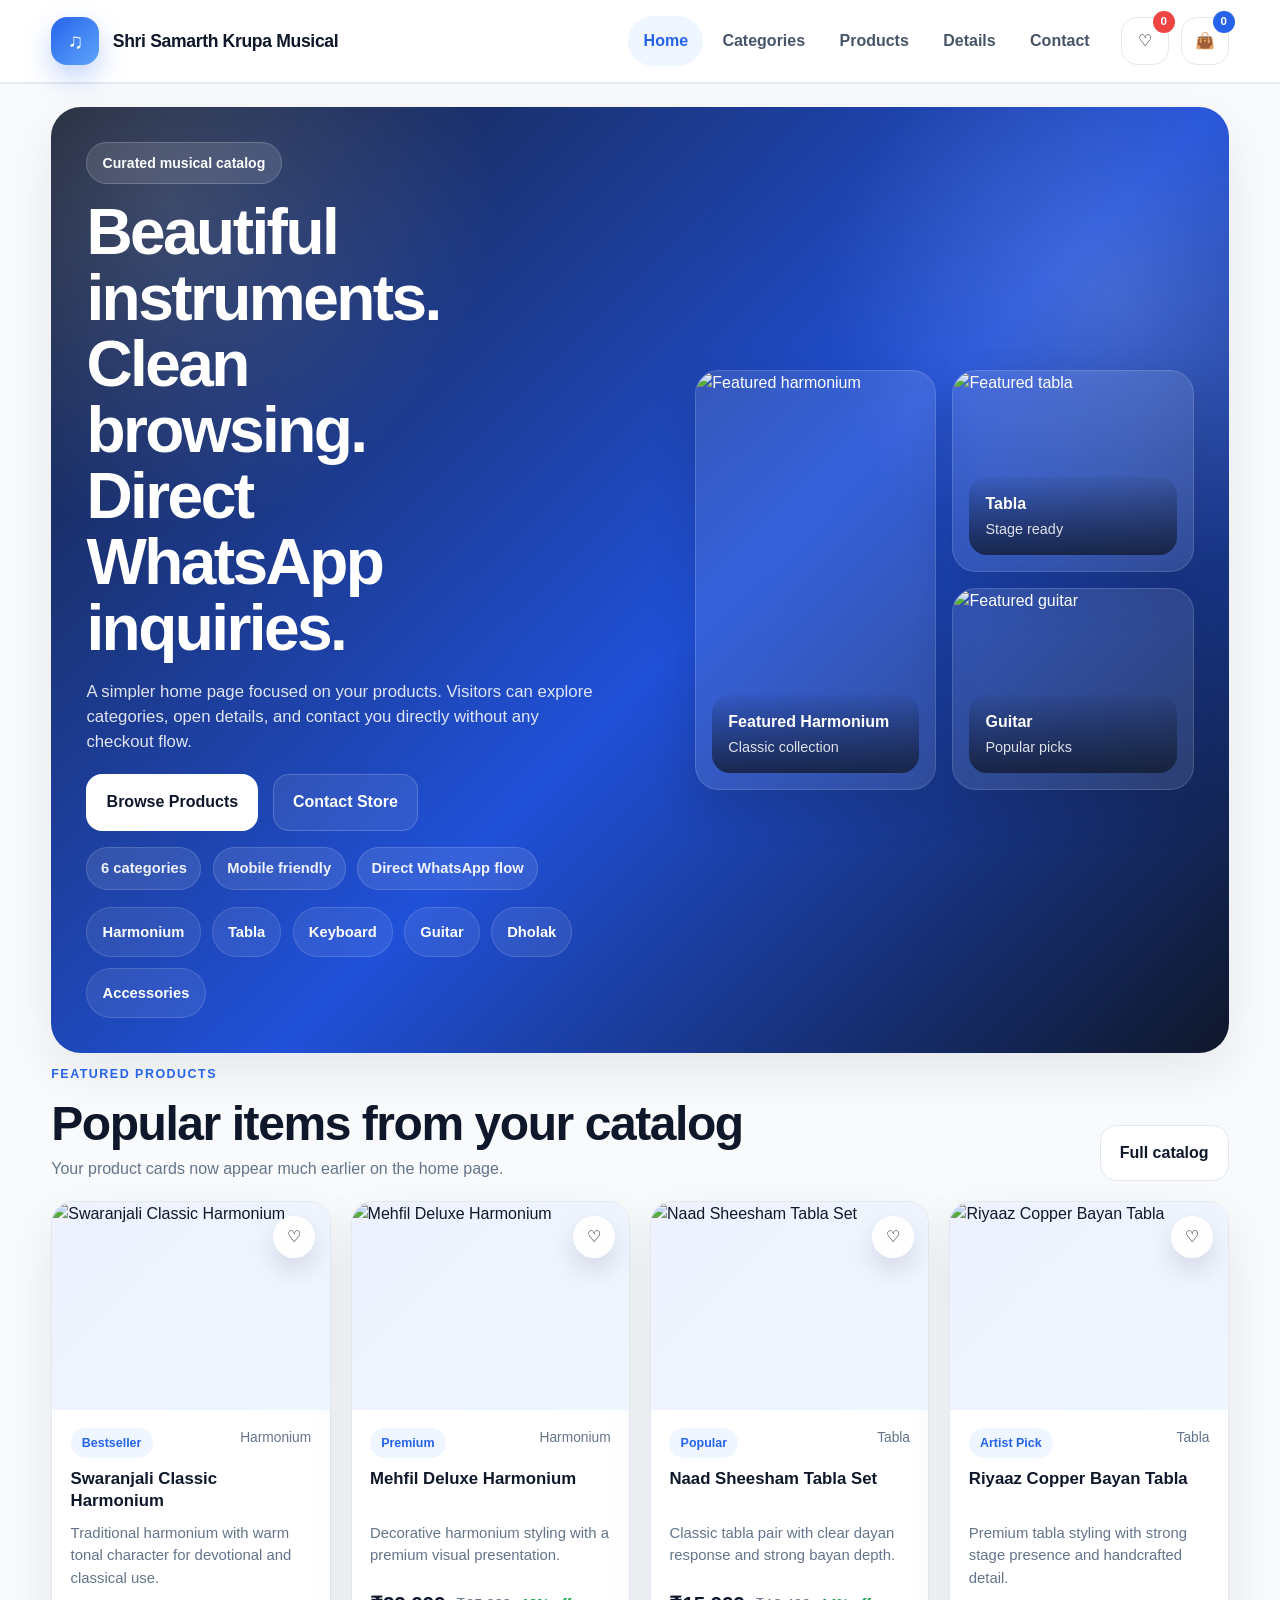
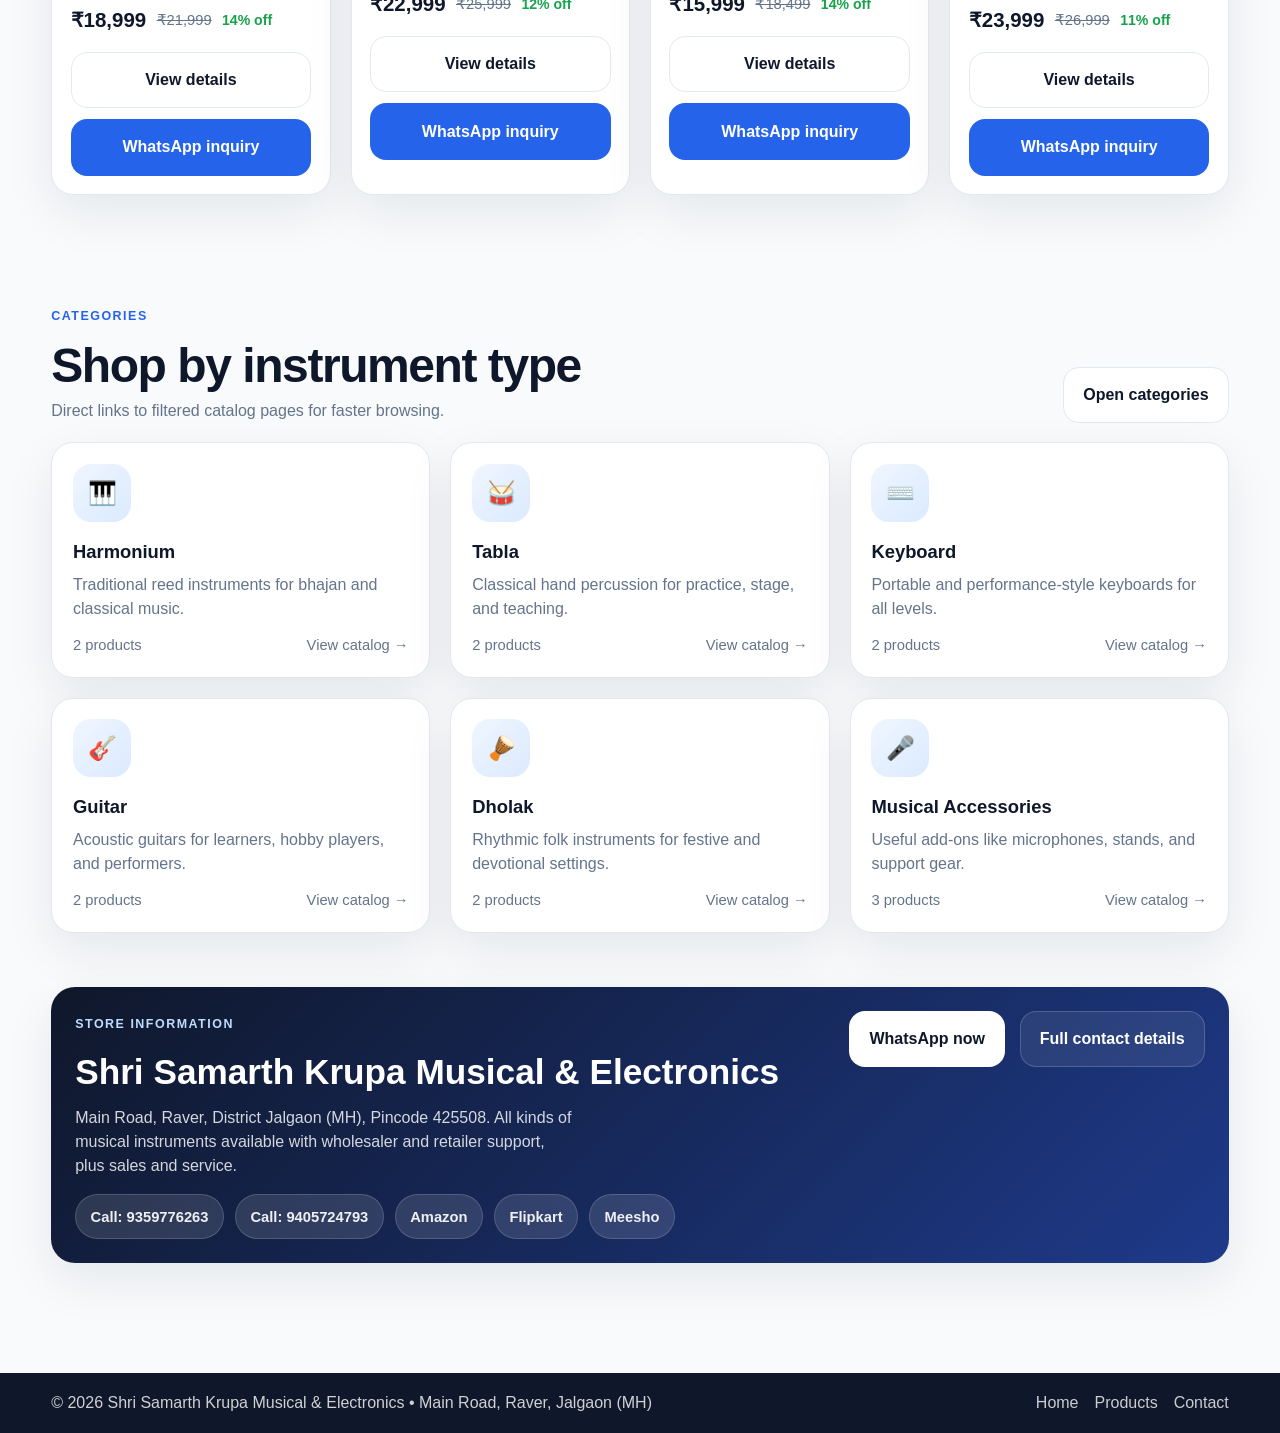
==== commit 0be43b0f: "V4.3" ====
--- a/index.html
+++ b/index.html
@@ -1 +1,163 @@
-<!DOCTYPE html><html lang="en"><head><meta charset="UTF-8"><meta name="viewport" content="width=device-width, initial-scale=1.0"><title>Shri Samarth Krupa Musical</title><link rel="stylesheet" href="style.css"></head><body data-page="home"><header class="site-header"><div class="container navbar"><a class="brand" href="index.html"><span class="brand-mark">♫</span><span data-store-name>Shri Samarth Krupa Musical</span></a><button class="nav-toggle" aria-label="Toggle menu"><span></span></button><div class="nav-menu"><nav><ul class="nav-links"><li><a href="index.html" data-page="home">Home</a></li><li><a href="categories.html" data-page="categories">Categories</a></li><li><a href="products.html" data-page="products">Products</a></li><li><a href="details.html" data-page="details">Details</a></li><li><a href="contact.html" data-page="contact">Contact</a></li><li><a href="admin.html">Admin</a></li></ul></nav><div class="nav-actions"><button class="icon-btn"><span>♡</span><span class="count red">0</span></button><button class="icon-btn"><span>👜</span><span class="count blue">0</span></button></div></div></div></header><main><section class="page-hero"><div class="container"><div class="hero-shell"><div class="hero-grid"><div><span class="hero-chip">Curated musical catalog</span><h1 class="hero-title">Beautiful instruments. Clean browsing. Direct WhatsApp inquiries.</h1><p class="hero-copy">A simple storefront focused on your products. Visitors can explore categories, open details, and contact you directly.</p><div class="hero-actions"><a class="btn btn-light" href="products.html">Browse Products</a><a class="btn btn-outline" href="contact.html">Contact Store</a></div><div class="hero-points"><span>Live categories</span><span>Shared script.js data</span><span>Direct WhatsApp flow</span></div><div class="hero-quick-links"><a class="quick-link" href="products.html?category=Harmonium">Harmonium</a><a class="quick-link" href="products.html?category=Tabla">Tabla</a><a class="quick-link" href="products.html?category=Keyboard">Keyboard</a><a class="quick-link" href="products.html?category=Guitar">Guitar</a><a class="quick-link" href="products.html?category=Dholak">Dholak</a><a class="quick-link" href="products.html?category=Musical%20Accessories">Accessories</a></div></div><div class="showcase"><a class="showcase-card showcase-main" href="details.html?id=1"><img src="https://images.unsplash.com/photo-1514119412350-e174d90d280e?auto=format&fit=crop&w=900&q=80" alt="Featured harmonium"><div class="showcase-copy"><strong>Featured Instruments</strong><span>Modern product showcase</span></div></a><a class="showcase-card" href="details.html?id=3"><img src="https://images.unsplash.com/photo-1519892300165-cb5542fb47c7?auto=format&fit=crop&w=700&q=80" alt="Tabla"><div class="showcase-copy"><strong>Tabla</strong><span>Stage ready</span></div></a><a class="showcase-card" href="details.html?id=7"><img src="https://images.unsplash.com/photo-1511379938547-c1f69419868d?auto=format&fit=crop&w=700&q=80" alt="Guitar"><div class="showcase-copy"><strong>Guitar</strong><span>Popular picks</span></div></a></div></div></div></div></section><section class="section compact"><div class="container"><div class="section-head"><div><span class="eyebrow">Featured products</span><h2 class="section-title">Popular items from your catalog</h2><p class="section-copy">These come directly from script.js featured products.</p></div><a class="btn btn-soft" href="products.html">Full catalog</a></div><div class="product-grid" id="featuredProducts"></div></div></section><section class="section"><div class="container"><div class="section-head"><div><span class="eyebrow">Categories</span><h2 class="section-title">Shop by instrument type</h2><p class="section-copy">Direct links to filtered catalog pages.</p></div><a class="btn btn-soft" href="categories.html">Open categories</a></div><div class="grid grid-categories home-categories-grid" id="homeCategories"></div></div></section><section class="section compact"><div class="container"><div class="home-cta"><div><span class="eyebrow light">Store information</span><h2 data-store-fullname>Shri Samarth Krupa Musical & Electronics</h2><p data-address></p><div class="contact-badges"><span data-phone-one></span><span data-phone-two></span><span data-tagline></span></div></div><div class="inline-actions"><a class="btn btn-light" data-whatsapp-link target="_blank" rel="noopener" href="#">WhatsApp now</a><a class="btn btn-outline" href="contact.html">Full contact details</a></div></div></div></section></main><footer class="site-footer"><div class="container footer-inner"><div>© 2026 <span data-store-fullname></span></div><div class="footer-links"><a href="index.html">Home</a><a href="products.html">Products</a><a href="contact.html">Contact</a><a href="admin.html">Admin</a></div></div></footer><script src="script.js"></script></body></html>
+<!DOCTYPE html>
+<html lang="en">
+<head>
+  <meta charset="UTF-8" />
+  <meta name="viewport" content="width=device-width, initial-scale=1.0" />
+  <title>Shri Samarth Krupa Musical</title>
+  <meta name="description" content="Modern product showcase website for Shri Samarth Krupa Musical" />
+  <link rel="stylesheet" href="style.css" />
+</head>
+<body data-page="home">
+  <header class="site-header">
+    <div class="container navbar">
+      <a class="brand" href="index.html">
+        <span class="brand-mark">♫</span>
+        <span>Shri Samarth Krupa Musical</span>
+      </a>
+
+      <button class="nav-toggle" aria-label="Toggle menu"><span></span></button>
+
+      <div class="nav-menu">
+        <nav>
+          <ul class="nav-links">
+            <li><a href="index.html" data-page="home">Home</a></li>
+            <li><a href="categories.html" data-page="categories">Categories</a></li>
+            <li><a href="products.html" data-page="products">Products</a></li>
+            <li><a href="details.html" data-page="details">Details</a></li>
+            <li><a href="contact.html" data-page="contact">Contact</a></li>
+          </ul>
+        </nav>
+        <div class="nav-actions">
+          <button class="icon-btn" title="Wishlist"><span>♡</span><span class="count red" data-wishlist-count>0</span></button>
+          <button class="icon-btn" id="catalogOnlyBtn" title="Display only"><span>👜</span><span class="count blue">0</span></button>
+        </div>
+      </div>
+    </div>
+  </header>
+
+  <main>
+    <section class="page-hero home-hero">
+      <div class="container">
+        <div class="hero-shell clean-hero">
+          <div class="hero-grid hero-grid-clean">
+            <div class="hero-content hero-content-clean">
+              <span class="hero-chip">Curated musical catalog</span>
+              <h1 class="hero-title">Beautiful instruments. Clean browsing. Direct WhatsApp inquiries.</h1>
+              <p class="hero-copy">A simpler home page focused on your products. Visitors can explore categories, open details, and contact you directly without any checkout flow.</p>
+
+              <div class="hero-actions">
+                <a class="btn btn-light" href="products.html">Browse Products</a>
+                <a class="btn btn-outline" href="contact.html">Contact Store</a>
+              </div>
+
+              <div class="hero-points">
+                <span>6 categories</span>
+                <span>Mobile friendly</span>
+                <span>Direct WhatsApp flow</span>
+              </div>
+
+              <div class="hero-quick-links">
+                <a class="quick-link" href="products.html?category=Harmonium">Harmonium</a>
+                <a class="quick-link" href="products.html?category=Tabla">Tabla</a>
+                <a class="quick-link" href="products.html?category=Keyboard">Keyboard</a>
+                <a class="quick-link" href="products.html?category=Guitar">Guitar</a>
+                <a class="quick-link" href="products.html?category=Dholak">Dholak</a>
+                <a class="quick-link" href="products.html?category=Musical%20Accessories">Accessories</a>
+              </div>
+            </div>
+
+            <div class="hero-showcase">
+              <a class="showcase-card showcase-main" href="details.html?id=1">
+                <img src="https://images.unsplash.com/photo-1514119412350-e174d90d280e?auto=format&fit=crop&w=900&q=80" alt="Featured harmonium" loading="lazy">
+                <div class="showcase-copy">
+                  <strong>Featured Harmonium</strong>
+                  <span>Classic collection</span>
+                </div>
+              </a>
+              <a class="showcase-card" href="details.html?id=3">
+                <img src="https://images.unsplash.com/photo-1519892300165-cb5542fb47c7?auto=format&fit=crop&w=700&q=80" alt="Featured tabla" loading="lazy">
+                <div class="showcase-copy">
+                  <strong>Tabla</strong>
+                  <span>Stage ready</span>
+                </div>
+              </a>
+              <a class="showcase-card" href="details.html?id=7">
+                <img src="https://images.unsplash.com/photo-1511379938547-c1f69419868d?auto=format&fit=crop&w=700&q=80" alt="Featured guitar" loading="lazy">
+                <div class="showcase-copy">
+                  <strong>Guitar</strong>
+                  <span>Popular picks</span>
+                </div>
+              </a>
+            </div>
+          </div>
+        </div>
+      </div>
+    </section>
+
+    <section class="section compact">
+      <div class="container">
+        <div class="section-head compact-head">
+          <div>
+            <span class="eyebrow">Featured products</span>
+            <h2 class="section-title">Popular items from your catalog</h2>
+            <p class="section-copy">Your product cards now appear much earlier on the home page.</p>
+          </div>
+          <a class="btn btn-soft" href="products.html">Full catalog</a>
+        </div>
+        <div class="product-grid featured-grid" id="featuredProducts"></div>
+      </div>
+    </section>
+
+    <section class="section">
+      <div class="container">
+        <div class="section-head compact-head">
+          <div>
+            <span class="eyebrow">Categories</span>
+            <h2 class="section-title">Shop by instrument type</h2>
+            <p class="section-copy">Direct links to filtered catalog pages for faster browsing.</p>
+          </div>
+          <a class="btn btn-soft" href="categories.html">Open categories</a>
+        </div>
+        <div class="grid grid-categories home-categories-grid" id="homeCategories"></div>
+      </div>
+    </section>
+
+    <section class="section compact">
+      <div class="container">
+        <div class="home-cta home-cta-rich">
+          <div>
+            <span class="eyebrow light">Store information</span>
+            <h2>Shri Samarth Krupa Musical &amp; Electronics</h2>
+            <p>Main Road, Raver, District Jalgaon (MH), Pincode 425508. All kinds of musical instruments available with wholesaler and retailer support, plus sales and service.</p>
+            <div class="contact-badges">
+              <span>Call: 9359776263</span>
+              <span>Call: 9405724793</span>
+              <span>Amazon</span>
+              <span>Flipkart</span>
+              <span>Meesho</span>
+            </div>
+          </div>
+          <div class="inline-actions">
+            <a class="btn btn-light" target="_blank" rel="noopener" href="https://wa.me/918308651469?text=Hello%20Shri%20Samarth%20Krupa%20Musical%2C%20I%20want%20to%20know%20more%20about%20your%20products.">WhatsApp now</a>
+            <a class="btn btn-outline" href="contact.html">Full contact details</a>
+          </div>
+        </div>
+      </div>
+    </section>
+  </main>
+
+  <footer class="site-footer">
+    <div class="container footer-inner">
+      <div>© 2026 Shri Samarth Krupa Musical &amp; Electronics • Main Road, Raver, Jalgaon (MH)</div>
+      <div class="footer-links">
+        <a href="index.html">Home</a>
+        <a href="products.html">Products</a>
+        <a href="contact.html">Contact</a>
+      </div>
+    </div>
+  </footer>
+
+  <div class="toast" id="toast"></div>
+  <script src="script.js"></script>
+</body>
+</html>
--- a/style.css
+++ b/style.css
@@ -1,21 +1,1191 @@
-:root {
-  --brand:#2563eb; --brand-dark:#1d4ed8; --ink:#0f172a; --muted:#64748b; --bg:#f8fafc; --surface:#fff; --border:#e2e8f0; --success:#16a34a; --shadow:0 18px 50px rgba(15,23,42,.08); --radius-xl:30px; --radius-lg:22px; --radius-md:16px; --container:1180px;
-}
-*{box-sizing:border-box} html{scroll-behavior:smooth} body{margin:0;font-family:Inter,Arial,Helvetica,sans-serif;background:var(--bg);color:var(--ink);line-height:1.5} a{text-decoration:none;color:inherit} img{max-width:100%;display:block} button,input,select,textarea{font:inherit}
-.container{width:min(92%,var(--container));margin:0 auto}
-.site-header{position:sticky;top:0;z-index:40;background:rgba(255,255,255,.92);backdrop-filter:blur(12px);border-bottom:1px solid var(--border)}
-.navbar{min-height:82px;display:flex;align-items:center;justify-content:space-between;gap:1rem}.brand{display:inline-flex;align-items:center;gap:.85rem;font-weight:800;font-size:1.1rem}.brand-mark{width:48px;height:48px;border-radius:16px;display:inline-grid;place-items:center;background:linear-gradient(135deg,var(--brand),#60a5fa);color:#fff;box-shadow:0 12px 28px rgba(37,99,235,.28);font-size:1.3rem}.nav-toggle{display:none;width:46px;height:46px;border-radius:14px;border:1px solid var(--border);background:#fff}.nav-toggle span,.nav-toggle span:before,.nav-toggle span:after{content:"";display:block;width:20px;height:2px;background:var(--ink);margin:0 auto;position:relative}.nav-toggle span:before{position:absolute;top:-6px}.nav-toggle span:after{position:absolute;top:6px}.nav-menu{display:flex;align-items:center;gap:1rem}.nav-links{display:flex;list-style:none;padding:0;margin:0;gap:.25rem}.nav-links a{display:inline-flex;padding:.8rem .95rem;border-radius:999px;color:#475569;font-weight:700}.nav-links a:hover,.nav-links a.active{color:var(--brand);background:#eff6ff}.nav-actions{display:flex;gap:.75rem}.icon-btn{width:48px;height:48px;border-radius:16px;border:1px solid var(--border);background:#fff;position:relative;display:inline-grid;place-items:center}.count{position:absolute;top:-7px;right:-7px;min-width:22px;height:22px;padding:0 6px;border-radius:999px;font-size:.72rem;font-weight:800;display:inline-grid;place-items:center;color:#fff}.red{background:#ef4444}.blue{background:var(--brand)}
-.page-hero{padding:24px 0 10px}.hero-shell{border-radius:var(--radius-xl);overflow:hidden;box-shadow:var(--shadow);background:linear-gradient(135deg,#0f172a 0%,#1d4ed8 55%,#0f172a 100%)}.hero-grid{display:grid;grid-template-columns:1.08fr .92fr;gap:1.5rem;padding:2.2rem;color:#fff}.hero-chip,.page-chip{display:inline-flex;align-items:center;padding:.6rem .95rem;border-radius:999px;background:rgba(255,255,255,.12);border:1px solid rgba(255,255,255,.18);font-weight:700;font-size:.88rem}.hero-title{font-size:clamp(2.2rem,5vw,4.2rem);line-height:1.03;letter-spacing:-.04em;margin:1rem 0;max-width:11ch}.hero-copy{color:rgba(255,255,255,.86);max-width:56ch;font-size:1.05rem;margin-bottom:1.25rem}.hero-actions,.inline-actions{display:flex;flex-wrap:wrap;gap:.9rem}.hero-points,.hero-quick-links,.contact-badges{display:flex;flex-wrap:wrap;gap:.7rem;margin-top:1rem}.hero-points span,.quick-link,.contact-badges span{padding:.68rem .88rem;border-radius:999px;background:rgba(255,255,255,.12);border:1px solid rgba(255,255,255,.15);font-weight:700;color:#fff}.showcase{display:grid;grid-template-columns:1fr 1fr;grid-template-rows:1fr 1fr;gap:1rem;min-height:420px}.showcase-card{position:relative;overflow:hidden;border-radius:24px;border:1px solid rgba(255,255,255,.14);box-shadow:0 18px 42px rgba(15,23,42,.18)}.showcase-card img{width:100%;height:100%;object-fit:cover}.showcase-main{grid-row:1/span 2}.showcase-copy{position:absolute;left:1rem;right:1rem;bottom:1rem;padding:.9rem 1rem;border-radius:18px;color:#fff;background:linear-gradient(180deg,rgba(15,23,42,.05),rgba(15,23,42,.75))}
-.btn{display:inline-flex;align-items:center;justify-content:center;gap:.55rem;padding:.95rem 1.2rem;border-radius:16px;border:1px solid transparent;font-weight:800;transition:.2s ease}.btn:hover{transform:translateY(-1px)}.btn-primary{background:var(--brand);color:#fff}.btn-primary:hover{background:var(--brand-dark)}.btn-light{background:#fff;color:var(--ink)}.btn-outline{background:rgba(255,255,255,.08);color:#fff;border-color:rgba(255,255,255,.18)}.btn-soft{background:#fff;color:var(--ink);border-color:var(--border)}.btn-success{background:var(--success);color:#fff}
-.page-head{padding:38px 0 8px}.page-head h1,.section-title{font-size:clamp(1.9rem,4vw,3rem);line-height:1.05;letter-spacing:-.03em;margin:.5rem 0}.page-copy,.section-copy{color:var(--muted);max-width:64ch;margin:0}.section{padding:54px 0}.section.compact{padding-top:0}.section-head{display:flex;justify-content:space-between;align-items:end;gap:1rem;flex-wrap:wrap;margin-bottom:1.5rem}.eyebrow{color:var(--brand);font-size:.78rem;font-weight:800;letter-spacing:.12em;text-transform:uppercase;display:inline-block;margin-bottom:.45rem}
-.grid{display:grid;gap:1.25rem}.grid-categories{grid-template-columns:repeat(3,1fr)}.category-card,.product-card,.panel,.contact-card,.detail-shell,.info-card,.home-cta{background:var(--surface);border:1px solid var(--border);border-radius:var(--radius-lg);box-shadow:var(--shadow)}.category-card,.info-card{padding:1.3rem}.category-icon,.info-icon{width:58px;height:58px;border-radius:18px;display:inline-grid;place-items:center;background:linear-gradient(135deg,#eff6ff,#dbeafe);color:var(--brand);font-size:1.45rem;margin-bottom:1rem}.category-meta{margin-top:.8rem;display:flex;align-items:center;justify-content:space-between;color:var(--muted);font-size:.92rem}
-.product-grid{display:grid;grid-template-columns:repeat(3,1fr);gap:1.25rem}.product-card{overflow:hidden;display:flex;flex-direction:column}.product-media{position:relative;aspect-ratio:4/3;overflow:hidden;background:linear-gradient(135deg,#eef2ff,#eff6ff)}.product-media img{width:100%;height:100%;object-fit:cover}.product-body{padding:1.15rem;display:flex;flex-direction:column}.badge-soft{display:inline-flex;align-items:center;padding:.35rem .7rem;border-radius:999px;background:#eff6ff;color:var(--brand);font-size:.78rem;font-weight:800}.product-top{display:flex;justify-content:space-between;gap:.6rem;margin-bottom:.6rem}.product-category{color:var(--muted);font-size:.86rem}.product-title{font-size:1.05rem;font-weight:800;line-height:1.35;margin:0 0 .5rem;min-height:2.9rem}.product-desc{color:var(--muted);font-size:.93rem;min-height:3.2rem;margin:0}.price-row{display:flex;align-items:center;gap:.65rem;flex-wrap:wrap;margin:1rem 0}.price{font-size:1.28rem;font-weight:900}.old-price{color:var(--muted);text-decoration:line-through;font-size:.92rem}.discount{color:var(--success);font-size:.88rem;font-weight:800}.card-actions{display:grid;gap:.7rem;margin-top:auto}
-.products-layout{display:grid;grid-template-columns:300px 1fr;gap:1.5rem;align-items:start}.sticky{position:sticky;top:96px}.panel{padding:1.3rem}.panel-head{display:flex;align-items:center;justify-content:space-between;gap:1rem;margin-bottom:1.1rem}.clear-link{border:0;background:transparent;color:var(--brand);font-weight:700;padding:0}.form-group{margin-bottom:1rem}.form-label{display:flex;align-items:center;justify-content:space-between;font-weight:800;margin-bottom:.55rem}.form-control,.form-select{width:100%;border:1px solid var(--border);background:#fff;color:var(--ink);padding:.92rem 1rem;border-radius:16px;outline:none}input[type=range]{width:100%;accent-color:var(--brand)}.results-bar{display:flex;align-items:center;justify-content:space-between;gap:1rem;flex-wrap:wrap;margin-bottom:1rem}.muted{color:var(--muted)}.small{font-size:.92rem}
-.detail-shell{padding:1.4rem}.detail-grid{display:grid;grid-template-columns:1fr 1.1fr;gap:1.5rem}.detail-image{border-radius:22px;overflow:hidden;border:1px solid var(--border);background:linear-gradient(135deg,#eef2ff,#eff6ff)}.detail-image img{width:100%;height:100%;min-height:360px;object-fit:cover}.detail-price{font-size:2rem;font-weight:900;letter-spacing:-.03em;margin:0}.detail-title{font-size:clamp(1.8rem,4vw,2.8rem);margin:.6rem 0;line-height:1.08}.detail-copy{color:var(--muted);font-size:1.03rem}.detail-highlights{display:grid;grid-template-columns:repeat(2,1fr);gap:.8rem;margin:1rem 0 1.4rem}.detail-feature{padding:.85rem .95rem;border-radius:16px;background:#f8fafc;border:1px solid var(--border);font-weight:700}.related-grid{display:grid;grid-template-columns:repeat(4,1fr);gap:1rem}.slider{position:relative}.slider-dots{position:absolute;left:0;right:0;bottom:12px;display:flex;justify-content:center;gap:.5rem}.slider-dot{width:12px;height:12px;border-radius:999px;border:0;background:rgba(255,255,255,.55)}.slider-dot.active{background:#fff}
-.contact-shell{background:linear-gradient(135deg,#0f172a,#1d4ed8 56%,#0f172a);color:#fff;border-radius:var(--radius-xl);box-shadow:var(--shadow);padding:2rem}.contact-grid{display:grid;grid-template-columns:1.1fr .9fr;gap:1.5rem;align-items:stretch}.contact-copy{color:rgba(255,255,255,.84)}.contact-card{padding:1.5rem}.contact-label{display:inline-block;margin-bottom:.45rem;color:var(--brand);font-size:.82rem;font-weight:800;text-transform:uppercase;letter-spacing:.08em}.contact-detail-list{display:grid;gap:.95rem}.contact-detail-item{display:grid;gap:.28rem;padding:.9rem 1rem;border-radius:16px;background:#f8fafc;border:1px solid var(--border)}.contact-detail-item span,.contact-detail-item a,.contact-card p{color:var(--muted)}.online-services,.social-links{display:flex;gap:.7rem;flex-wrap:wrap}.social-link,.market-badge{display:inline-flex;align-items:center;gap:.65rem;padding:.72rem .95rem;border-radius:999px;background:#fff;border:1px solid var(--border);font-weight:700}.market-logo{width:34px;height:34px;border-radius:12px;display:inline-grid;place-items:center;overflow:hidden}.market-logo img{width:100%;height:100%;object-fit:contain}
-.home-cta{display:flex;justify-content:space-between;align-items:center;gap:1.2rem;padding:1.5rem;color:#fff;background:linear-gradient(135deg,#0f172a,#1e3a8a)}.home-cta h2{margin:.35rem 0 .4rem;font-size:clamp(1.5rem,3vw,2.2rem)}.home-cta p{margin:0;color:rgba(255,255,255,.82);max-width:56ch}.light{color:#bfdbfe}
-.site-footer{background:#0f172a;color:rgba(255,255,255,.8);margin-top:56px}.footer-inner{min-height:60px;display:flex;justify-content:space-between;align-items:center;gap:1rem;flex-wrap:wrap}.footer-links{display:flex;gap:1rem;flex-wrap:wrap}.footer-links a{color:rgba(255,255,255,.78)}.empty-state{background:#fff;border:1px dashed #cbd5e1;border-radius:20px;padding:2.5rem 1.5rem;text-align:center;color:var(--muted)}
-.mini-img{width:56px;height:56px;border-radius:14px;object-fit:cover;border:1px solid var(--border);background:#f8fafc}.table-wrap{overflow:auto;border:1px solid var(--border);border-radius:18px}table{width:100%;border-collapse:collapse;min-width:860px;background:#fff}th,td{padding:.9rem .85rem;border-bottom:1px solid var(--border);text-align:left;vertical-align:top;font-size:.94rem}th{background:#f8fafc;font-size:.84rem;text-transform:uppercase;letter-spacing:.06em;color:var(--muted)}.actions-row{display:flex;gap:.45rem;flex-wrap:wrap}.btn-mini{padding:.55rem .7rem;border-radius:12px;border:1px solid var(--border);background:#fff;font-weight:800;font-size:.84rem}.hidden{display:none!important}.admin-wrap{padding:24px 0}.login-box,.admin-panel{background:#fff;border:1px solid var(--border);border-radius:var(--radius-lg);box-shadow:var(--shadow);padding:1.2rem}.admin-grid{display:grid;grid-template-columns:1.1fr .9fr;gap:1rem}.admin-form-grid{display:grid;grid-template-columns:repeat(2,1fr);gap:1rem}.admin-form-grid .full{grid-column:1/-1}.check-grid{display:grid;grid-template-columns:repeat(3,1fr);gap:.75rem}.check-item{display:flex;align-items:center;gap:.55rem;padding:.75rem .85rem;border:1px solid var(--border);border-radius:14px}.note{margin-top:.9rem;padding:.85rem .95rem;border-radius:14px;background:#eff6ff;color:#1e3a8a;border:1px solid #bfdbfe;font-size:.93rem;line-height:1.5}.list-item{display:flex;align-items:center;justify-content:space-between;gap:1rem;padding:.95rem 1rem;border:1px solid var(--border);border-radius:16px;background:#fff;flex-wrap:wrap}.list-item h4{margin:0 0 .2rem;font-size:1rem}.list-item p{margin:0;color:var(--muted);font-size:.92rem}
-@media (max-width:1100px){.grid-categories,.home-categories-grid{grid-template-columns:repeat(3,1fr)}.product-grid{grid-template-columns:repeat(2,1fr)}.related-grid{grid-template-columns:repeat(2,1fr)}.admin-grid{grid-template-columns:1fr}.check-grid{grid-template-columns:repeat(2,1fr)}}
-@media (max-width:900px){.hero-grid,.detail-grid,.contact-grid,.products-layout{grid-template-columns:1fr}.nav-toggle{display:inline-grid;place-items:center}.nav-menu{position:absolute;left:0;right:0;top:82px;background:rgba(255,255,255,.98);border-bottom:1px solid var(--border);padding:1rem 4%;display:none;flex-direction:column;align-items:stretch}.nav-menu.open{display:flex}.nav-links{flex-direction:column;align-items:stretch}.nav-links a{width:100%}.sticky{position:static}.hero-grid{padding:1.25rem}.showcase{grid-template-columns:1fr 1fr;min-height:auto}.showcase-main{grid-row:auto;grid-column:1/-1;min-height:260px}.home-cta{flex-direction:column;align-items:flex-start}.admin-form-grid,.check-grid{grid-template-columns:1fr}}
-@media (max-width:640px){.container{width:min(94%,var(--container))}.hero-grid{padding:1rem;gap:1rem}.hero-title{font-size:clamp(2rem,10vw,2.8rem);max-width:100%}.btn{width:100%}.showcase{grid-template-columns:1fr}.showcase-main{grid-column:auto;min-height:220px}.grid-categories,.product-grid,.related-grid{grid-template-columns:1fr}.detail-highlights{grid-template-columns:1fr}.detail-image img{min-height:260px}.footer-inner{flex-direction:column;align-items:flex-start}.online-services,.social-links{flex-direction:column}.social-link,.market-badge{width:100%;justify-content:flex-start}}
+﻿:root {
+  --brand: #2563eb;
+  --brand-dark: #1d4ed8;
+  --accent: #f59e0b;
+  --ink: #0f172a;
+  --muted: #64748b;
+  --bg: #f8fafc;
+  --surface: #ffffff;
+  --border: #e2e8f0;
+  --success: #16a34a;
+  --danger: #ef4444;
+  --shadow: 0 18px 50px rgba(15, 23, 42, 0.08);
+  --radius-xl: 30px;
+  --radius-lg: 22px;
+  --radius-md: 16px;
+  --radius-sm: 12px;
+  --container: 1180px;
+}
+
+* { box-sizing: border-box; }
+html { scroll-behavior: smooth; }
+body {
+  margin: 0;
+  font-family: Inter, Arial, Helvetica, sans-serif;
+  background: var(--bg);
+  color: var(--ink);
+}
+a { color: inherit; text-decoration: none; }
+img { max-width: 100%; display: block; }
+button, input, select, textarea { font: inherit; }
+button { cursor: pointer; }
+
+.container {
+  width: min(92%, var(--container));
+  margin: 0 auto;
+}
+
+.site-header {
+  position: sticky;
+  top: 0;
+  z-index: 50;
+  background: rgba(255,255,255,0.9);
+  backdrop-filter: blur(14px);
+  border-bottom: 1px solid rgba(226,232,240,0.9);
+}
+
+.navbar {
+  min-height: 82px;
+  display: flex;
+  align-items: center;
+  justify-content: space-between;
+  gap: 1rem;
+}
+
+.brand {
+  display: inline-flex;
+  align-items: center;
+  gap: 0.85rem;
+  font-weight: 800;
+  font-size: 1.1rem;
+  letter-spacing: -0.02em;
+}
+
+.brand-mark {
+  width: 48px;
+  height: 48px;
+  border-radius: 16px;
+  display: inline-flex;
+  align-items: center;
+  justify-content: center;
+  background: linear-gradient(135deg, var(--brand), #60a5fa);
+  color: white;
+  box-shadow: 0 12px 28px rgba(37, 99, 235, 0.28);
+  font-size: 1.3rem;
+}
+
+.nav-toggle {
+  display: none;
+  width: 46px;
+  height: 46px;
+  border-radius: 14px;
+  border: 1px solid var(--border);
+  background: white;
+}
+
+.nav-toggle span,
+.nav-toggle span::before,
+.nav-toggle span::after {
+  display: block;
+  width: 20px;
+  height: 2px;
+  margin: 0 auto;
+  background: var(--ink);
+  position: relative;
+  transition: 0.2s ease;
+  content: "";
+}
+
+.nav-toggle span::before { position: absolute; top: -6px; }
+.nav-toggle span::after { position: absolute; top: 6px; }
+
+.nav-menu {
+  display: flex;
+  align-items: center;
+  gap: 1rem;
+}
+
+.nav-links {
+  display: flex;
+  align-items: center;
+  gap: 0.25rem;
+  list-style: none;
+  padding: 0;
+  margin: 0;
+}
+
+.nav-links a {
+  display: inline-flex;
+  padding: 0.8rem 0.95rem;
+  border-radius: 999px;
+  color: #475569;
+  font-weight: 700;
+}
+
+.nav-links a:hover,
+.nav-links a.active {
+  color: var(--brand);
+  background: #eff6ff;
+}
+
+.nav-actions {
+  display: flex;
+  gap: 0.75rem;
+}
+
+.icon-btn {
+  width: 48px;
+  height: 48px;
+  border-radius: 16px;
+  border: 1px solid var(--border);
+  background: white;
+  position: relative;
+  display: inline-flex;
+  align-items: center;
+  justify-content: center;
+  transition: 0.2s ease;
+}
+
+.icon-btn:hover {
+  transform: translateY(-1px);
+  box-shadow: var(--shadow);
+}
+
+.icon-btn .count {
+  position: absolute;
+  top: -7px;
+  right: -7px;
+  min-width: 22px;
+  height: 22px;
+  padding: 0 6px;
+  border-radius: 999px;
+  font-size: 0.72rem;
+  font-weight: 800;
+  display: inline-flex;
+  align-items: center;
+  justify-content: center;
+  color: white;
+}
+
+.count.red { background: #ef4444; }
+.count.blue { background: var(--brand); }
+
+.page-hero {
+  padding: 42px 0 10px;
+}
+
+.hero-shell {
+  border-radius: var(--radius-xl);
+  overflow: hidden;
+  box-shadow: var(--shadow);
+  background: linear-gradient(135deg, #0f172a, #1d4ed8 50%, #0f172a);
+}
+
+.hero-grid {
+  min-height: 520px;
+  display: grid;
+  grid-template-columns: 1.05fr 0.95fr;
+  gap: 2rem;
+  align-items: center;
+  padding: 3rem;
+  color: white;
+  position: relative;
+}
+
+.hero-grid::before {
+  content: "";
+  position: absolute;
+  inset: 0;
+  background:
+    radial-gradient(circle at 10% 10%, rgba(255,255,255,0.16), transparent 24%),
+    radial-gradient(circle at 90% 20%, rgba(255,255,255,0.16), transparent 22%),
+    linear-gradient(130deg, rgba(255,255,255,0.03), rgba(255,255,255,0));
+}
+
+.hero-content,
+.hero-card { position: relative; z-index: 1; }
+
+.hero-chip,
+.page-chip {
+  display: inline-flex;
+  align-items: center;
+  gap: 0.5rem;
+  padding: 0.6rem 0.95rem;
+  border-radius: 999px;
+  background: rgba(255,255,255,0.12);
+  border: 1px solid rgba(255,255,255,0.18);
+  font-weight: 700;
+  font-size: 0.88rem;
+}
+
+.hero-title {
+  font-size: clamp(2.3rem, 5vw, 4.4rem);
+  line-height: 1.03;
+  letter-spacing: -0.04em;
+  margin: 1rem 0;
+  max-width: 10ch;
+}
+
+.hero-copy {
+  color: rgba(255,255,255,0.86);
+  max-width: 56ch;
+  font-size: 1.05rem;
+  margin-bottom: 1.6rem;
+}
+
+.hero-actions,
+.inline-actions {
+  display: flex;
+  flex-wrap: wrap;
+  gap: 0.9rem;
+}
+
+.btn {
+  display: inline-flex;
+  align-items: center;
+  justify-content: center;
+  gap: 0.55rem;
+  padding: 0.95rem 1.2rem;
+  border-radius: 16px;
+  border: 1px solid transparent;
+  font-weight: 800;
+  transition: 0.2s ease;
+}
+
+.btn:hover { transform: translateY(-1px); }
+
+.btn-primary {
+  background: var(--brand);
+  color: white;
+}
+.btn-primary:hover { background: var(--brand-dark); }
+
+.btn-light {
+  background: white;
+  color: var(--ink);
+}
+
+.btn-outline {
+  background: rgba(255,255,255,0.08);
+  color: white;
+  border-color: rgba(255,255,255,0.18);
+}
+
+.btn-soft {
+  background: white;
+  color: var(--ink);
+  border-color: var(--border);
+}
+
+.btn-success {
+  background: var(--success);
+  color: white;
+}
+
+.hero-card {
+  background: rgba(255,255,255,0.08);
+  border: 1px solid rgba(255,255,255,0.16);
+  border-radius: 26px;
+  padding: 1.5rem;
+  backdrop-filter: blur(10px);
+}
+
+.hero-card-grid {
+  display: grid;
+  grid-template-columns: repeat(2, 1fr);
+  gap: 1rem;
+  margin-top: 1rem;
+}
+
+.hero-mini {
+  background: rgba(255,255,255,0.08);
+  border: 1px solid rgba(255,255,255,0.12);
+  border-radius: 18px;
+  padding: 1rem;
+}
+
+.hero-mini h3 { margin: 0 0 0.3rem; font-size: 1.4rem; }
+.hero-mini p { margin: 0; color: rgba(255,255,255,0.8); font-size: 0.92rem; }
+
+.page-head {
+  padding: 38px 0 8px;
+}
+
+.page-head h1,
+.section-title {
+  font-size: clamp(1.9rem, 4vw, 3rem);
+  line-height: 1.05;
+  letter-spacing: -0.03em;
+  margin: 0.5rem 0;
+}
+
+.page-copy,
+.section-copy {
+  color: var(--muted);
+  max-width: 64ch;
+  margin: 0;
+}
+
+.section {
+  padding: 54px 0;
+}
+
+.section.compact { padding-top: 0; }
+
+.section-head {
+  display: flex;
+  justify-content: space-between;
+  align-items: end;
+  gap: 1rem;
+  flex-wrap: wrap;
+  margin-bottom: 1.5rem;
+}
+
+.eyebrow {
+  color: var(--brand);
+  font-size: 0.78rem;
+  font-weight: 800;
+  letter-spacing: 0.12em;
+  text-transform: uppercase;
+  display: inline-block;
+  margin-bottom: 0.45rem;
+}
+
+.grid {
+  display: grid;
+  gap: 1.25rem;
+}
+
+.grid-4 { grid-template-columns: repeat(4, 1fr); }
+.grid-3 { grid-template-columns: repeat(3, 1fr); }
+.grid-2 { grid-template-columns: repeat(2, 1fr); }
+.grid-categories { grid-template-columns: repeat(6, 1fr); }
+
+.card,
+.panel,
+.category-card,
+.product-card,
+.stat-card,
+.contact-card,
+.detail-shell {
+  background: var(--surface);
+  border: 1px solid var(--border);
+  border-radius: var(--radius-lg);
+  box-shadow: var(--shadow);
+}
+
+.stat-card,
+.category-card,
+.contact-card,
+.info-card {
+  padding: 1.3rem;
+}
+
+.stat-card h3 { margin: 0 0 0.3rem; font-size: 1.65rem; }
+.stat-card p { margin: 0; color: var(--muted); }
+
+.category-card {
+  transition: 0.22s ease;
+}
+
+.category-card:hover {
+  transform: translateY(-4px);
+  box-shadow: 0 22px 46px rgba(15,23,42,0.12);
+}
+
+.category-icon {
+  width: 58px;
+  height: 58px;
+  border-radius: 18px;
+  display: inline-flex;
+  align-items: center;
+  justify-content: center;
+  background: linear-gradient(135deg, #eff6ff, #dbeafe);
+  color: var(--brand);
+  font-size: 1.45rem;
+  margin-bottom: 1rem;
+}
+
+.category-card h3,
+.info-card h3 { margin: 0 0 0.45rem; font-size: 1.15rem; }
+.category-card p,
+.info-card p { margin: 0; color: var(--muted); }
+.category-meta {
+  margin-top: 0.8rem;
+  display: flex;
+  align-items: center;
+  justify-content: space-between;
+  color: var(--muted);
+  font-size: 0.92rem;
+}
+
+.products-layout {
+  display: grid;
+  grid-template-columns: 300px 1fr;
+  gap: 1.5rem;
+  align-items: start;
+}
+
+.sticky {
+  position: sticky;
+  top: 96px;
+}
+
+.panel { padding: 1.3rem; }
+
+.panel-head {
+  display: flex;
+  align-items: center;
+  justify-content: space-between;
+  gap: 1rem;
+  margin-bottom: 1.1rem;
+}
+
+.clear-link {
+  border: 0;
+  background: transparent;
+  color: var(--brand);
+  font-weight: 700;
+  padding: 0;
+}
+
+.form-group { margin-bottom: 1rem; }
+.form-group:last-child { margin-bottom: 0; }
+.form-label {
+  display: flex;
+  align-items: center;
+  justify-content: space-between;
+  font-weight: 800;
+  margin-bottom: 0.55rem;
+}
+
+.form-control,
+.form-select {
+  width: 100%;
+  border: 1px solid var(--border);
+  background: white;
+  color: var(--ink);
+  padding: 0.92rem 1rem;
+  border-radius: 16px;
+  outline: none;
+}
+
+.form-control:focus,
+.form-select:focus {
+  border-color: rgba(37,99,235,0.35);
+  box-shadow: 0 0 0 3px rgba(37,99,235,0.08);
+}
+
+input[type="range"] {
+  width: 100%;
+  accent-color: var(--brand);
+}
+
+.results-bar {
+  display: flex;
+  align-items: center;
+  justify-content: space-between;
+  gap: 1rem;
+  flex-wrap: wrap;
+  margin-bottom: 1rem;
+}
+
+.muted { color: var(--muted); }
+.small { font-size: 0.92rem; }
+
+.product-grid {
+  display: grid;
+  grid-template-columns: repeat(3, 1fr);
+  gap: 1.25rem;
+}
+
+.product-card {
+  overflow: hidden;
+  transition: 0.22s ease;
+  display: flex;
+  flex-direction: column;
+}
+
+.product-card:hover {
+  transform: translateY(-5px);
+  box-shadow: 0 22px 46px rgba(15,23,42,0.12);
+}
+
+.product-media {
+  position: relative;
+  aspect-ratio: 4 / 3;
+  overflow: hidden;
+  background: linear-gradient(135deg, #eef2ff, #eff6ff);
+}
+
+.product-media img {
+  width: 100%;
+  height: 100%;
+  object-fit: cover;
+}
+
+.wishlist-btn {
+  position: absolute;
+  top: 0.9rem;
+  right: 0.9rem;
+  width: 42px;
+  height: 42px;
+  border-radius: 999px;
+  border: 0;
+  background: rgba(255,255,255,0.95);
+  box-shadow: 0 12px 24px rgba(15,23,42,0.12);
+  font-size: 1rem;
+}
+
+.wishlist-btn.active { color: var(--danger); }
+
+.product-body {
+  padding: 1.15rem;
+  display: flex;
+  flex-direction: column;
+}
+
+.badge-soft {
+  display: inline-flex;
+  align-items: center;
+  padding: 0.35rem 0.7rem;
+  border-radius: 999px;
+  background: #eff6ff;
+  color: var(--brand);
+  font-size: 0.78rem;
+  font-weight: 800;
+}
+
+.product-top {
+  display: flex;
+  justify-content: space-between;
+  align-items: start;
+  gap: 0.6rem;
+  margin-bottom: 0.6rem;
+}
+
+.product-category { color: var(--muted); font-size: 0.86rem; }
+.product-title {
+  font-size: 1.05rem;
+  font-weight: 800;
+  line-height: 1.35;
+  margin: 0 0 0.5rem;
+  min-height: 2.9rem;
+}
+.product-desc {
+  color: var(--muted);
+  font-size: 0.93rem;
+  min-height: 3.2rem;
+  margin: 0;
+}
+
+.price-row {
+  display: flex;
+  align-items: center;
+  gap: 0.65rem;
+  flex-wrap: wrap;
+  margin: 1rem 0;
+}
+
+.price {
+  font-size: 1.28rem;
+  font-weight: 900;
+}
+
+.old-price {
+  color: var(--muted);
+  text-decoration: line-through;
+  font-size: 0.92rem;
+}
+
+.discount {
+  color: var(--success);
+  font-size: 0.88rem;
+  font-weight: 800;
+}
+
+.card-actions {
+  display: grid;
+  gap: 0.7rem;
+  margin-top: auto;
+}
+
+.detail-shell {
+  padding: 1.4rem;
+}
+
+.detail-grid {
+  display: grid;
+  grid-template-columns: 1fr 1.1fr;
+  gap: 1.5rem;
+  align-items: stretch;
+}
+
+.detail-image {
+  border-radius: 22px;
+  overflow: hidden;
+  min-height: 100%;
+  border: 1px solid var(--border);
+  background: linear-gradient(135deg, #eef2ff, #eff6ff);
+}
+
+.detail-image img {
+  width: 100%;
+  height: 100%;
+  min-height: 360px;
+  object-fit: cover;
+}
+
+.detail-price {
+  font-size: 2rem;
+  font-weight: 900;
+  letter-spacing: -0.03em;
+  margin: 0;
+}
+
+.detail-title {
+  font-size: clamp(1.8rem, 4vw, 2.8rem);
+  margin: 0.6rem 0;
+  line-height: 1.08;
+}
+
+.detail-copy { color: var(--muted); font-size: 1.03rem; }
+
+.detail-highlights {
+  display: grid;
+  grid-template-columns: repeat(2, 1fr);
+  gap: 0.8rem;
+  margin: 1rem 0 1.4rem;
+}
+
+.detail-feature {
+  padding: 0.85rem 0.95rem;
+  border-radius: 16px;
+  background: #f8fafc;
+  border: 1px solid var(--border);
+  font-weight: 700;
+}
+
+.related-grid { display: grid; grid-template-columns: repeat(4, 1fr); gap: 1rem; }
+
+.info-grid {
+  display: grid;
+  grid-template-columns: repeat(3, 1fr);
+  gap: 1.25rem;
+}
+
+.info-card {
+  background: var(--surface);
+  border: 1px solid var(--border);
+  border-radius: var(--radius-lg);
+  box-shadow: var(--shadow);
+  padding: 1.35rem;
+}
+
+.info-icon {
+  width: 56px;
+  height: 56px;
+  border-radius: 18px;
+  background: linear-gradient(135deg, rgba(37,99,235,0.12), rgba(245,158,11,0.12));
+  color: var(--brand);
+  display: inline-flex;
+  align-items: center;
+  justify-content: center;
+  font-size: 1.35rem;
+  margin-bottom: 1rem;
+}
+
+.contact-shell {
+  background: linear-gradient(135deg, #0f172a, #1d4ed8 56%, #0f172a);
+  color: white;
+  border-radius: var(--radius-xl);
+  box-shadow: var(--shadow);
+  padding: 2rem;
+}
+
+.contact-grid {
+  display: grid;
+  grid-template-columns: 1.1fr 0.9fr;
+  gap: 1.5rem;
+  align-items: center;
+}
+
+.contact-copy { color: rgba(255,255,255,0.84); }
+.contact-card h3 { margin: 0 0 0.45rem; }
+.contact-card p { margin: 0 0 1rem; color: var(--muted); }
+
+.site-footer {
+  background: #0f172a;
+  color: rgba(255,255,255,0.8);
+  margin-top: 56px;
+}
+
+.footer-inner {
+  min-height: 60px;
+  display: flex;
+  justify-content: space-between;
+  align-items: center;
+  gap: 1rem;
+  flex-wrap: wrap;
+}
+
+.footer-links {
+  display: flex;
+  gap: 1rem;
+  flex-wrap: wrap;
+}
+
+.footer-links a { color: rgba(255,255,255,0.78); }
+.footer-links a:hover { color: white; }
+
+.empty-state {
+  background: white;
+  border: 1px dashed #cbd5e1;
+  border-radius: 20px;
+  padding: 2.5rem 1.5rem;
+  text-align: center;
+  color: var(--muted);
+}
+
+.toast {
+  position: fixed;
+  right: 16px;
+  bottom: 16px;
+  max-width: 340px;
+  padding: 1rem 1.1rem;
+  border-radius: 18px;
+  background: #0f172a;
+  color: white;
+  box-shadow: var(--shadow);
+  opacity: 0;
+  pointer-events: none;
+  transform: translateY(10px);
+  transition: 0.2s ease;
+  z-index: 80;
+}
+
+.toast.show {
+  opacity: 1;
+  pointer-events: auto;
+  transform: translateY(0);
+}
+
+.mobile-only { display: none; }
+
+@media (max-width: 1100px) {
+  .grid-categories { grid-template-columns: repeat(3, 1fr); }
+  .product-grid { grid-template-columns: repeat(2, 1fr); }
+  .related-grid { grid-template-columns: repeat(2, 1fr); }
+  .info-grid { grid-template-columns: repeat(2, 1fr); }
+}
+
+@media (max-width: 900px) {
+  .hero-grid,
+  .detail-grid,
+  .contact-grid,
+  .products-layout {
+    grid-template-columns: 1fr;
+  }
+
+  .nav-toggle { display: inline-flex; align-items: center; justify-content: center; }
+
+  .nav-menu {
+    position: absolute;
+    left: 0;
+    right: 0;
+    top: 82px;
+    background: rgba(255,255,255,0.98);
+    border-bottom: 1px solid var(--border);
+    padding: 1rem 4%;
+    display: none;
+    flex-direction: column;
+    align-items: stretch;
+  }
+
+  .nav-menu.open { display: flex; }
+  .nav-links { flex-direction: column; align-items: stretch; }
+  .nav-links a { width: 100%; }
+  .nav-actions { justify-content: flex-start; }
+  .sticky { position: static; }
+  .hero-grid { min-height: unset; padding: 2rem; }
+  .detail-highlights { grid-template-columns: 1fr; }
+  .mobile-only { display: inline-flex; }
+  .desktop-only { display: none; }
+}
+
+@media (max-width: 640px) {
+  .grid-4,
+  .grid-3,
+  .grid-2,
+  .grid-categories,
+  .product-grid,
+  .related-grid,
+  .info-grid,
+  .hero-card-grid {
+    grid-template-columns: 1fr;
+  }
+
+  .section { padding: 42px 0; }
+  .hero-grid { padding: 1.35rem; }
+  .page-head { padding-top: 28px; }
+  .product-title { min-height: 0; }
+  .product-desc { min-height: 0; }
+  .detail-image img { min-height: 260px; }
+  .footer-inner { flex-direction: column; align-items: flex-start; }
+}
+
+
+/* Home page cleanup and mobile improvements */
+body { line-height: 1.5; }
+.home-hero { padding: 24px 0 8px; }
+.clean-hero { background: linear-gradient(135deg, #0f172a 0%, #1d4ed8 55%, #0f172a 100%); }
+.hero-grid-clean { min-height: auto; grid-template-columns: 1.08fr 0.92fr; gap: 1.5rem; padding: 2.2rem; }
+.hero-content-clean .hero-title { max-width: 11ch; margin-bottom: 0.9rem; }
+.hero-content-clean .hero-copy { margin-bottom: 1.25rem; }
+.hero-points { display: flex; flex-wrap: wrap; gap: 0.7rem; margin: 1rem 0 1.1rem; }
+.hero-points span { padding: 0.6rem 0.85rem; border-radius: 999px; background: rgba(255,255,255,0.1); border: 1px solid rgba(255,255,255,0.14); color: rgba(255,255,255,0.92); font-weight: 700; font-size: 0.92rem; }
+.hero-quick-links { display: flex; flex-wrap: wrap; gap: 0.7rem; }
+.quick-link { display: inline-flex; align-items: center; justify-content: center; padding: 0.8rem 0.95rem; border-radius: 999px; background: rgba(255,255,255,0.08); border: 1px solid rgba(255,255,255,0.14); color: white; font-weight: 700; font-size: 0.92rem; }
+.quick-link:hover { background: rgba(255,255,255,0.15); }
+.hero-showcase { display: grid; grid-template-columns: 1fr 1fr; grid-template-rows: 1fr 1fr; gap: 1rem; min-height: 420px; }
+.showcase-card { position: relative; overflow: hidden; border-radius: 24px; min-height: 170px; background: rgba(255,255,255,0.1); border: 1px solid rgba(255,255,255,0.14); box-shadow: 0 18px 42px rgba(15,23,42,0.18); }
+.showcase-card img { width: 100%; height: 100%; object-fit: cover; }
+.showcase-main { grid-row: 1 / span 2; min-height: 420px; }
+.showcase-copy { position: absolute; left: 1rem; right: 1rem; bottom: 1rem; display: grid; gap: 0.2rem; padding: 0.9rem 1rem; border-radius: 18px; color: white; background: linear-gradient(180deg, rgba(15,23,42,0.05), rgba(15,23,42,0.75)); }
+.showcase-copy strong { font-size: 1rem; }
+.showcase-copy span { font-size: 0.9rem; color: rgba(255,255,255,0.85); }
+.featured-grid { grid-template-columns: repeat(4, 1fr); }
+.home-categories-grid { grid-template-columns: repeat(3, 1fr); }
+.compact-head { margin-bottom: 1.2rem; }
+.home-cta { display: flex; justify-content: space-between; align-items: center; gap: 1.2rem; padding: 1.5rem; border-radius: 24px; color: white; background: linear-gradient(135deg, #0f172a, #1e3a8a); box-shadow: var(--shadow); }
+.home-cta h2 { margin: 0.35rem 0 0.4rem; font-size: clamp(1.5rem, 3vw, 2.2rem); }
+.home-cta p { margin: 0; color: rgba(255,255,255,0.82); max-width: 56ch; }
+.eyebrow.light { color: #bfdbfe; }
+.site-header { box-shadow: 0 1px 0 rgba(226,232,240,0.8); }
+@media (max-width: 1100px) { .featured-grid { grid-template-columns: repeat(2, 1fr); } .home-categories-grid { grid-template-columns: repeat(3, 1fr); } }
+@media (max-width: 900px) { .navbar { min-height: 72px; } .nav-menu { top: 72px; padding: 0.85rem 4%; box-shadow: 0 10px 30px rgba(15,23,42,0.08); } .hero-grid-clean { grid-template-columns: 1fr; padding: 1.25rem; } .hero-content-clean .hero-title { max-width: 100%; } .hero-showcase { grid-template-columns: 1fr 1fr; min-height: auto; } .showcase-main { min-height: 260px; grid-row: auto; grid-column: 1 / -1; } .home-cta { flex-direction: column; align-items: flex-start; } .products-layout { gap: 1rem; } }
+@media (max-width: 640px) { .container { width: min(94%, var(--container)); } .home-hero { padding-top: 16px; } .hero-grid-clean { padding: 1rem; gap: 1rem; } .hero-chip { font-size: 0.8rem; padding: 0.52rem 0.78rem; } .hero-content-clean .hero-title { font-size: clamp(2rem, 10vw, 2.8rem); } .hero-content-clean .hero-copy { font-size: 0.96rem; } .hero-actions, .inline-actions { gap: 0.7rem; } .btn { width: 100%; } .hero-points span, .quick-link { font-size: 0.84rem; padding: 0.68rem 0.82rem; } .hero-showcase { grid-template-columns: 1fr; } .showcase-main { grid-column: auto; min-height: 220px; } .showcase-card { min-height: 160px; } .featured-grid, .home-categories-grid, .grid-categories, .info-grid, .related-grid, .product-grid { grid-template-columns: 1fr; } .nav-actions { width: 100%; } .icon-btn { width: 44px; height: 44px; } .home-cta { padding: 1.2rem; } .home-cta .inline-actions { width: 100%; } }
+
+
+/* Contact details enhancement */
+.home-cta-rich { align-items: flex-start; }
+.contact-badges,
+.contact-pills,
+.service-badges {
+  display: flex;
+  flex-wrap: wrap;
+  gap: 0.7rem;
+}
+
+.contact-badges { margin-top: 1rem; }
+.contact-badges span,
+.contact-pills span,
+.service-badges span {
+  display: inline-flex;
+  align-items: center;
+  justify-content: center;
+  padding: 0.68rem 0.9rem;
+  border-radius: 999px;
+  font-weight: 700;
+  font-size: 0.92rem;
+}
+
+.contact-badges span,
+.contact-pills span {
+  background: rgba(255,255,255,0.12);
+  border: 1px solid rgba(255,255,255,0.16);
+  color: rgba(255,255,255,0.92);
+}
+
+.contact-grid-rich {
+  align-items: stretch;
+}
+
+.contact-heading {
+  color: white;
+  margin-top: 1rem;
+}
+
+.contact-actions {
+  margin-top: 1.25rem;
+}
+
+.contact-card-rich {
+  padding: 1.5rem;
+  border: 1px solid rgba(226,232,240,0.9);
+}
+
+.contact-block {
+  margin-bottom: 1rem;
+}
+
+.contact-label {
+  display: inline-block;
+  margin-bottom: 0.45rem;
+  color: var(--brand);
+  font-size: 0.82rem;
+  font-weight: 800;
+  text-transform: uppercase;
+  letter-spacing: 0.08em;
+}
+
+.contact-detail-list {
+  display: grid;
+  gap: 0.95rem;
+}
+
+.contact-detail-item {
+  display: grid;
+  gap: 0.28rem;
+  padding: 0.9rem 1rem;
+  border-radius: 16px;
+  background: #f8fafc;
+  border: 1px solid var(--border);
+}
+
+.contact-detail-item strong {
+  font-size: 0.95rem;
+}
+
+.contact-detail-item span,
+.contact-detail-item a {
+  color: var(--muted);
+}
+
+.contact-detail-item a:hover {
+  color: var(--brand);
+}
+
+.service-badges {
+  margin-top: 1rem;
+}
+
+.service-badges span {
+  background: #eff6ff;
+  border: 1px solid #bfdbfe;
+  color: var(--brand);
+}
+
+.contact-info-section .info-card {
+  height: 100%;
+}
+
+@media (max-width: 900px) {
+  .home-cta-rich .inline-actions,
+  .contact-actions {
+    width: 100%;
+  }
+}
+
+@media (max-width: 640px) {
+  .contact-badges span,
+  .contact-pills span,
+  .service-badges span {
+    width: 100%;
+    justify-content: flex-start;
+  }
+
+  .contact-card-rich {
+    padding: 1rem;
+  }
+}
+
+/* Contact logos and branded badges */
+.icon-title {
+  display: inline-flex;
+  align-items: center;
+  gap: 0.55rem;
+}
+
+.social-detail-item {
+  gap: 0.7rem;
+}
+
+.social-links {
+  display: flex;
+  flex-wrap: wrap;
+  gap: 0.7rem;
+}
+
+.social-link {
+  display: inline-flex;
+  align-items: center;
+  gap: 0.65rem;
+  padding: 0.72rem 0.95rem;
+  border-radius: 999px;
+  background: #fff;
+  border: 1px solid var(--border);
+  color: #475569;
+  font-weight: 700;
+  transition: 0.2s ease;
+}
+
+.social-link:hover {
+  color: #be185d;
+  border-color: #f9a8d4;
+  box-shadow: 0 10px 24px rgba(190,24,93,0.08);
+  transform: translateY(-1px);
+}
+
+.social-logo {
+  width: 20px;
+  height: 20px;
+  display: inline-flex;
+  align-items: center;
+  justify-content: center;
+  flex: 0 0 auto;
+}
+
+.social-logo svg {
+  width: 100%;
+  height: 100%;
+  display: block;
+}
+
+.instagram-logo {
+  color: #be185d;
+}
+
+.logo-badges {
+  margin-top: 1.05rem;
+  gap: 0.85rem;
+}
+
+.market-badge {
+  display: inline-flex;
+  align-items: center;
+  gap: 0.75rem;
+  min-height: 52px;
+  padding: 0.7rem 1rem;
+  border-radius: 18px;
+  border: 1px solid var(--border);
+  background: #fff;
+  color: var(--ink);
+  font-weight: 800;
+  box-shadow: 0 10px 26px rgba(15,23,42,0.04);
+}
+
+.market-logo {
+  width: 34px;
+  height: 34px;
+  border-radius: 12px;
+  display: inline-flex;
+  align-items: center;
+  justify-content: center;
+  flex: 0 0 auto;
+  font-weight: 900;
+  font-size: 1rem;
+}
+
+.market-badge.amazon {
+  border-color: #fde68a;
+  background: linear-gradient(180deg, #fffef6, #fff7df);
+}
+
+.market-badge.amazon .market-logo {
+  background: #111827;
+  color: #f59e0b;
+}
+
+.market-badge.amazon .market-logo svg {
+  width: 20px;
+  height: 20px;
+}
+
+.market-badge.flipkart {
+  border-color: #bfdbfe;
+  background: linear-gradient(180deg, #f8fbff, #eff6ff);
+  color: #1d4ed8;
+}
+
+.flipkart-logo {
+  background: #2563eb;
+  color: #facc15;
+  text-transform: uppercase;
+}
+
+.market-badge.meesho {
+  border-color: #f5b7d2;
+  background: linear-gradient(180deg, #fff8fc, #fff1f7);
+  color: #9d174d;
+}
+
+.meesho-logo {
+  background: #ec4899;
+  color: #fff;
+  text-transform: lowercase;
+}
+
+@media (max-width: 640px) {
+  .social-links {
+    flex-direction: column;
+  }
+
+  .social-link,
+  .market-badge {
+    width: 100%;
+    justify-content: flex-start;
+  }
+
+    .service-badges {
+        display: flex;
+        gap: 12px;
+        flex-wrap: nowrap;
+        align-items: center;
+        justify-content: space-between;
+    }
+
+    .market-badge,
+    .social-link {
+        display: flex;
+        align-items: center;
+        gap: 10px;
+        padding: 10px 14px;
+        border-radius: 999px;
+        background: #fff;
+        width: auto;
+        min-height: 56px;
+    }
+
+    .market-badge {
+        flex: 1;
+        justify-content: center;
+    }
+
+    .market-logo {
+        width: 40px;
+        height: 40px;
+        display: flex;
+        align-items: center;
+        justify-content: center;
+    }
+
+        .market-logo img {
+            width: 100%;
+            height: 100%;
+            object-fit: contain;
+        }
+
+    .social-link .market-logo,
+    .social-link .social-icon {
+        width: 32px;
+        height: 32px;
+        min-width: 32px;
+        display: flex;
+        align-items: center;
+        justify-content: center;
+    }
+
+    .social-link span,
+    .market-badge span:last-child {
+        white-space: nowrap;
+        font-size: 16px;
+        font-weight: 600;
+    }
+
+    .online-services {
+        display: flex;
+        gap: 16px;
+        align-items: center;
+    }
+}
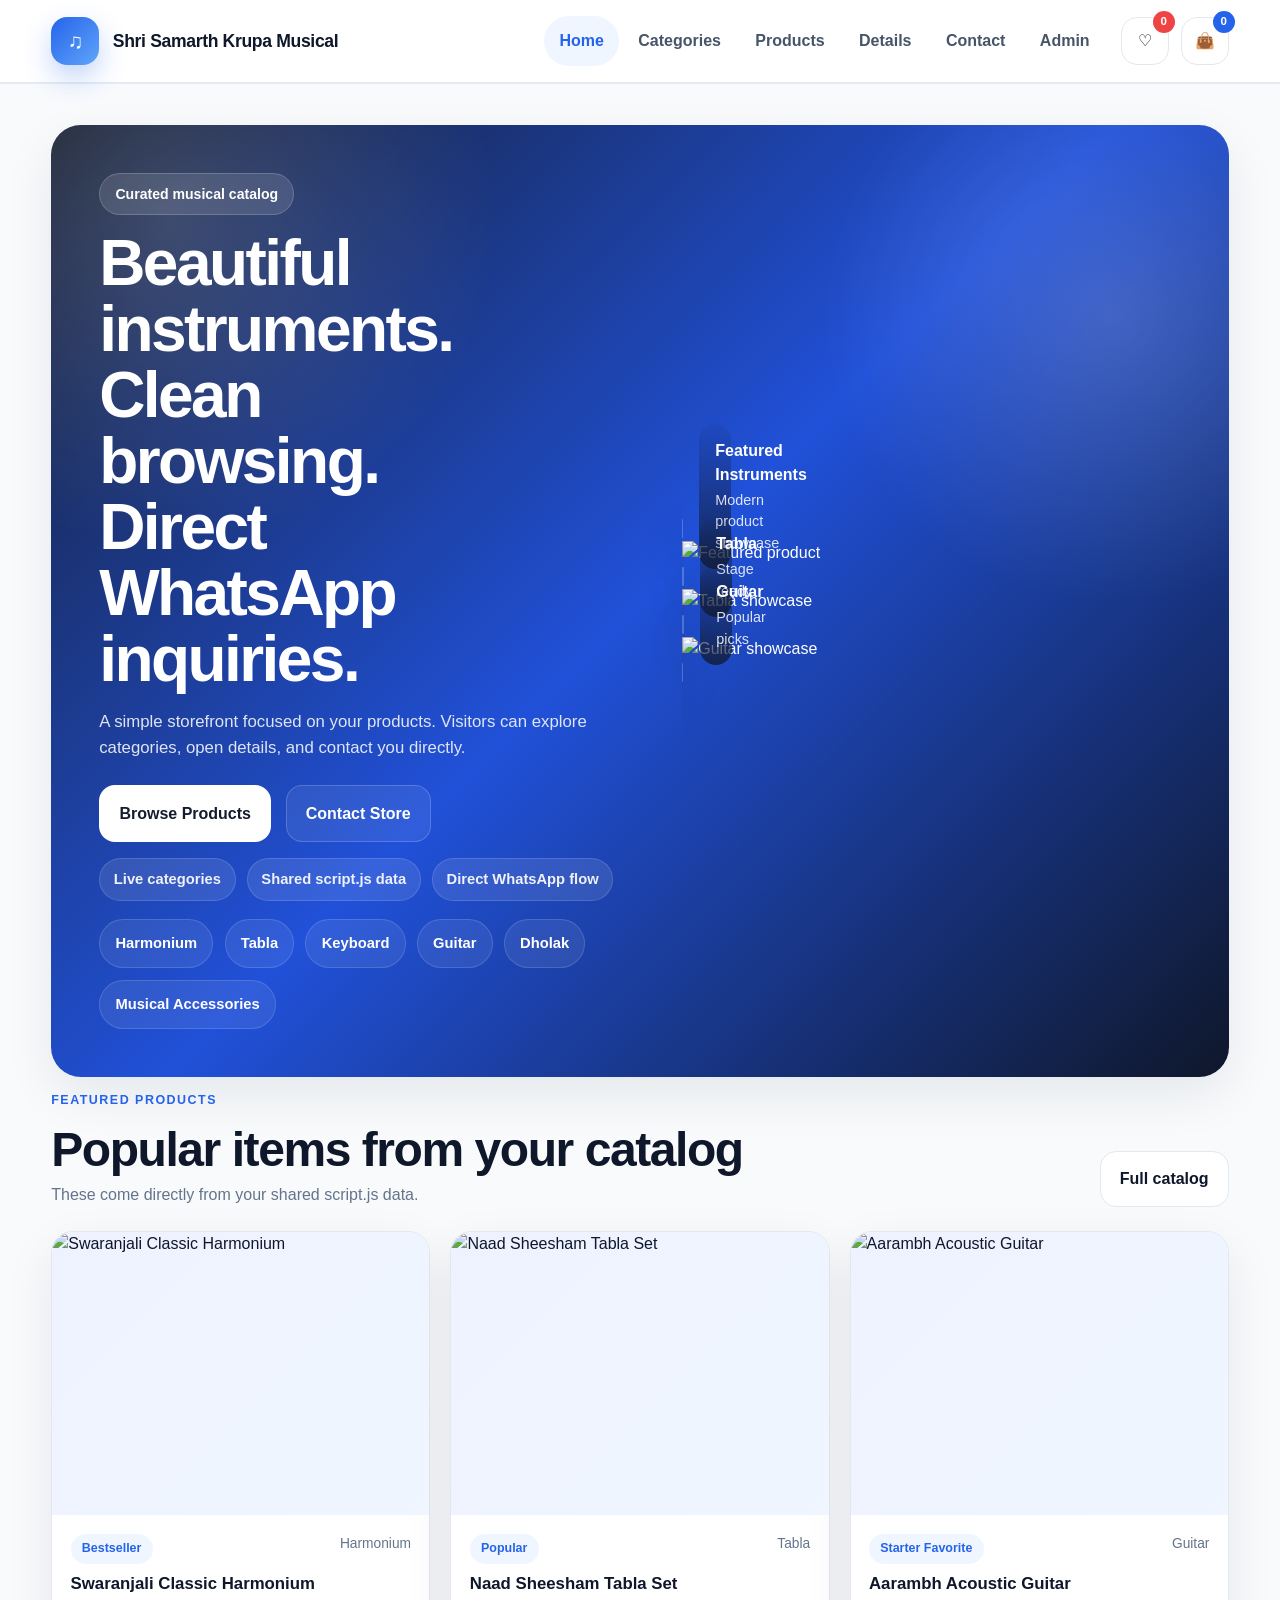
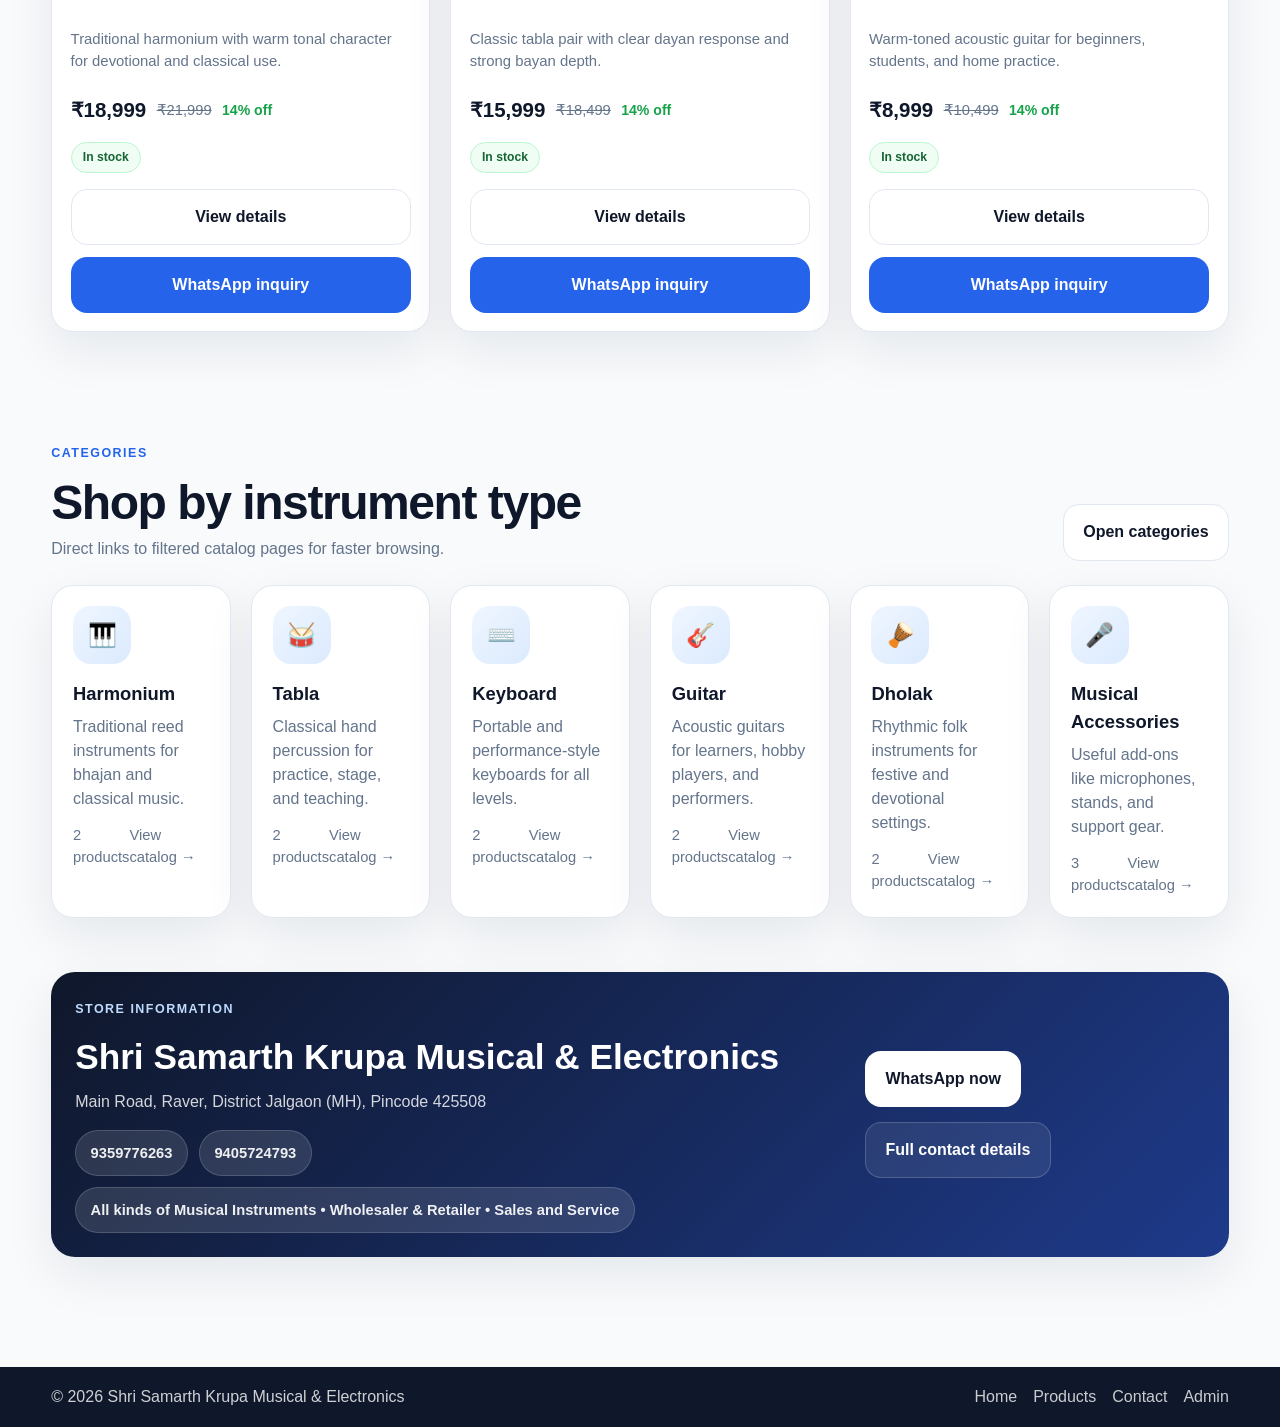
==== commit da2e4b24: "V4.6" ====
--- a/index.html
+++ b/index.html
@@ -1,163 +1 @@
-<!DOCTYPE html>
-<html lang="en">
-<head>
-  <meta charset="UTF-8" />
-  <meta name="viewport" content="width=device-width, initial-scale=1.0" />
-  <title>Shri Samarth Krupa Musical</title>
-  <meta name="description" content="Modern product showcase website for Shri Samarth Krupa Musical" />
-  <link rel="stylesheet" href="style.css" />
-</head>
-<body data-page="home">
-  <header class="site-header">
-    <div class="container navbar">
-      <a class="brand" href="index.html">
-        <span class="brand-mark">♫</span>
-        <span>Shri Samarth Krupa Musical</span>
-      </a>
-
-      <button class="nav-toggle" aria-label="Toggle menu"><span></span></button>
-
-      <div class="nav-menu">
-        <nav>
-          <ul class="nav-links">
-            <li><a href="index.html" data-page="home">Home</a></li>
-            <li><a href="categories.html" data-page="categories">Categories</a></li>
-            <li><a href="products.html" data-page="products">Products</a></li>
-            <li><a href="details.html" data-page="details">Details</a></li>
-            <li><a href="contact.html" data-page="contact">Contact</a></li>
-          </ul>
-        </nav>
-        <div class="nav-actions">
-          <button class="icon-btn" title="Wishlist"><span>♡</span><span class="count red" data-wishlist-count>0</span></button>
-          <button class="icon-btn" id="catalogOnlyBtn" title="Display only"><span>👜</span><span class="count blue">0</span></button>
-        </div>
-      </div>
-    </div>
-  </header>
-
-  <main>
-    <section class="page-hero home-hero">
-      <div class="container">
-        <div class="hero-shell clean-hero">
-          <div class="hero-grid hero-grid-clean">
-            <div class="hero-content hero-content-clean">
-              <span class="hero-chip">Curated musical catalog</span>
-              <h1 class="hero-title">Beautiful instruments. Clean browsing. Direct WhatsApp inquiries.</h1>
-              <p class="hero-copy">A simpler home page focused on your products. Visitors can explore categories, open details, and contact you directly without any checkout flow.</p>
-
-              <div class="hero-actions">
-                <a class="btn btn-light" href="products.html">Browse Products</a>
-                <a class="btn btn-outline" href="contact.html">Contact Store</a>
-              </div>
-
-              <div class="hero-points">
-                <span>6 categories</span>
-                <span>Mobile friendly</span>
-                <span>Direct WhatsApp flow</span>
-              </div>
-
-              <div class="hero-quick-links">
-                <a class="quick-link" href="products.html?category=Harmonium">Harmonium</a>
-                <a class="quick-link" href="products.html?category=Tabla">Tabla</a>
-                <a class="quick-link" href="products.html?category=Keyboard">Keyboard</a>
-                <a class="quick-link" href="products.html?category=Guitar">Guitar</a>
-                <a class="quick-link" href="products.html?category=Dholak">Dholak</a>
-                <a class="quick-link" href="products.html?category=Musical%20Accessories">Accessories</a>
-              </div>
-            </div>
-
-            <div class="hero-showcase">
-              <a class="showcase-card showcase-main" href="details.html?id=1">
-                <img src="https://images.unsplash.com/photo-1514119412350-e174d90d280e?auto=format&fit=crop&w=900&q=80" alt="Featured harmonium" loading="lazy">
-                <div class="showcase-copy">
-                  <strong>Featured Harmonium</strong>
-                  <span>Classic collection</span>
-                </div>
-              </a>
-              <a class="showcase-card" href="details.html?id=3">
-                <img src="https://images.unsplash.com/photo-1519892300165-cb5542fb47c7?auto=format&fit=crop&w=700&q=80" alt="Featured tabla" loading="lazy">
-                <div class="showcase-copy">
-                  <strong>Tabla</strong>
-                  <span>Stage ready</span>
-                </div>
-              </a>
-              <a class="showcase-card" href="details.html?id=7">
-                <img src="https://images.unsplash.com/photo-1511379938547-c1f69419868d?auto=format&fit=crop&w=700&q=80" alt="Featured guitar" loading="lazy">
-                <div class="showcase-copy">
-                  <strong>Guitar</strong>
-                  <span>Popular picks</span>
-                </div>
-              </a>
-            </div>
-          </div>
-        </div>
-      </div>
-    </section>
-
-    <section class="section compact">
-      <div class="container">
-        <div class="section-head compact-head">
-          <div>
-            <span class="eyebrow">Featured products</span>
-            <h2 class="section-title">Popular items from your catalog</h2>
-            <p class="section-copy">Your product cards now appear much earlier on the home page.</p>
-          </div>
-          <a class="btn btn-soft" href="products.html">Full catalog</a>
-        </div>
-        <div class="product-grid featured-grid" id="featuredProducts"></div>
-      </div>
-    </section>
-
-    <section class="section">
-      <div class="container">
-        <div class="section-head compact-head">
-          <div>
-            <span class="eyebrow">Categories</span>
-            <h2 class="section-title">Shop by instrument type</h2>
-            <p class="section-copy">Direct links to filtered catalog pages for faster browsing.</p>
-          </div>
-          <a class="btn btn-soft" href="categories.html">Open categories</a>
-        </div>
-        <div class="grid grid-categories home-categories-grid" id="homeCategories"></div>
-      </div>
-    </section>
-
-    <section class="section compact">
-      <div class="container">
-        <div class="home-cta home-cta-rich">
-          <div>
-            <span class="eyebrow light">Store information</span>
-            <h2>Shri Samarth Krupa Musical &amp; Electronics</h2>
-            <p>Main Road, Raver, District Jalgaon (MH), Pincode 425508. All kinds of musical instruments available with wholesaler and retailer support, plus sales and service.</p>
-            <div class="contact-badges">
-              <span>Call: 9359776263</span>
-              <span>Call: 9405724793</span>
-              <span>Amazon</span>
-              <span>Flipkart</span>
-              <span>Meesho</span>
-            </div>
-          </div>
-          <div class="inline-actions">
-            <a class="btn btn-light" target="_blank" rel="noopener" href="https://wa.me/918308651469?text=Hello%20Shri%20Samarth%20Krupa%20Musical%2C%20I%20want%20to%20know%20more%20about%20your%20products.">WhatsApp now</a>
-            <a class="btn btn-outline" href="contact.html">Full contact details</a>
-          </div>
-        </div>
-      </div>
-    </section>
-  </main>
-
-  <footer class="site-footer">
-    <div class="container footer-inner">
-      <div>© 2026 Shri Samarth Krupa Musical &amp; Electronics • Main Road, Raver, Jalgaon (MH)</div>
-      <div class="footer-links">
-        <a href="index.html">Home</a>
-        <a href="products.html">Products</a>
-        <a href="contact.html">Contact</a>
-      </div>
-    </div>
-  </footer>
-
-  <div class="toast" id="toast"></div>
-  <script src="script.js"></script>
-</body>
-</html>
+<!DOCTYPE html><html lang="en"><head><meta charset="UTF-8"><meta name="viewport" content="width=device-width, initial-scale=1.0"><link rel="stylesheet" href="style.css"><title>Shri Samarth Krupa Musical</title><meta name="description" content="Modern product showcase website for Shri Samarth Krupa Musical & Electronics"></head><body data-page="home"><header class="site-header"><div class="container navbar"><a class="brand" href="index.html"><span class="brand-mark">♫</span><span data-store-name>Shri Samarth Krupa Musical</span></a><button class="nav-toggle" aria-label="Toggle menu"><span></span></button><div class="nav-menu"><nav><ul class="nav-links"><li><a href="index.html" data-page="home">Home</a></li><li><a href="categories.html" data-page="categories">Categories</a></li><li><a href="products.html" data-page="products">Products</a></li><li><a href="details.html" data-page="details">Details</a></li><li><a href="contact.html" data-page="contact">Contact</a></li><li><a href="admin.html" data-page="admin">Admin</a></li></ul></nav><div class="nav-actions"><button class="icon-btn" type="button" aria-label="Wishlist"><span>♡</span><span class="count red" data-wishlist-count>0</span></button><button class="icon-btn" type="button" aria-label="Catalog only"><span>👜</span><span class="count blue">0</span></button></div></div></div></header><main><section class="page-hero"><div class="container"><div class="hero-shell"><div class="hero-grid"><div><span class="hero-chip">Curated musical catalog</span><h1 class="hero-title">Beautiful instruments. Clean browsing. Direct WhatsApp inquiries.</h1><p class="hero-copy">A simple storefront focused on your products. Visitors can explore categories, open details, and contact you directly.</p><div class="hero-actions"><a class="btn btn-light" href="products.html">Browse Products</a><a class="btn btn-outline" href="contact.html">Contact Store</a></div><div class="hero-points"><span>Live categories</span><span>Shared script.js data</span><span>Direct WhatsApp flow</span></div><div class="hero-quick-links" id="heroQuickLinks"></div></div><div class="showcase"><a class="showcase-card showcase-main" href="details.html?id=1"><img src="https://images.unsplash.com/photo-1514119412350-e174d90d280e?auto=format&fit=crop&w=900&q=80" alt="Featured product"><div class="showcase-copy"><strong>Featured Instruments</strong><span>Modern product showcase</span></div></a><a class="showcase-card" href="details.html?id=3"><img src="https://images.unsplash.com/photo-1519892300165-cb5542fb47c7?auto=format&fit=crop&w=700&q=80" alt="Tabla showcase"><div class="showcase-copy"><strong>Tabla</strong><span>Stage ready</span></div></a><a class="showcase-card" href="details.html?id=7"><img src="https://images.unsplash.com/photo-1511379938547-c1f69419868d?auto=format&fit=crop&w=700&q=80" alt="Guitar showcase"><div class="showcase-copy"><strong>Guitar</strong><span>Popular picks</span></div></a></div></div></div></section><section class="section compact"><div class="container"><div class="section-head"><div><span class="eyebrow">Featured products</span><h2 class="section-title">Popular items from your catalog</h2><p class="section-copy">These come directly from your shared script.js data.</p></div><a class="btn btn-soft" href="products.html">Full catalog</a></div><div class="product-grid" id="featuredProducts"></div></div></section><section class="section"><div class="container"><div class="section-head"><div><span class="eyebrow">Categories</span><h2 class="section-title">Shop by instrument type</h2><p class="section-copy">Direct links to filtered catalog pages for faster browsing.</p></div><a class="btn btn-soft" href="categories.html">Open categories</a></div><div class="grid grid-categories" id="homeCategories"></div></div></section><section class="section compact"><div class="container"><div class="home-cta"><div><span class="eyebrow light">Store information</span><h2 data-store-fullname>Shri Samarth Krupa Musical & Electronics</h2><p data-address>Main Road, Raver, District Jalgaon (MH), Pincode 425508</p><div class="contact-badges"><span data-phone-one>9359776263</span><span data-phone-two>9405724793</span><span data-tagline>All kinds of Musical Instruments • Wholesaler & Retailer • Sales and Service</span></div></div><div class="inline-actions"><a class="btn btn-light" data-whatsapp-link target="_blank" rel="noopener" href="#">WhatsApp now</a><a class="btn btn-outline" href="contact.html">Full contact details</a></div></div></div></section></main><footer class="site-footer"><div class="container footer-inner"><div>© 2026 <span data-store-fullname>Shri Samarth Krupa Musical & Electronics</span></div><div class="footer-links"><a href="index.html">Home</a><a href="products.html">Products</a><a href="contact.html">Contact</a><a href="admin.html">Admin</a></div></div></footer><div class="toast" id="toast"></div><script src="script.js"></script></body></html>
--- a/style.css
+++ b/style.css
@@ -1,4 +1,4 @@
-﻿:root {
+:root {
   --brand: #2563eb;
   --brand-dark: #1d4ed8;
   --accent: #f59e0b;
@@ -1189,3 +1189,53 @@
         align-items: center;
     }
 }
+
+
+/* Added fixes and enhancements */
+.hidden{display:none!important}
+.status-line{margin-top:.8rem;padding:.75rem .9rem;border-radius:14px;background:#eff6ff;border:1px solid #bfdbfe;color:#1e3a8a;font-weight:700}
+.status-line.error{background:#fef2f2;border-color:#fecaca;color:#991b1b}
+.nav-actions .icon-btn{cursor:default}
+.nav-actions .icon-btn:active{transform:none}
+.product-card .stock-chip{display:inline-flex;align-items:center;padding:.35rem .7rem;border-radius:999px;background:#f0fdf4;color:#166534;font-size:.76rem;font-weight:800;border:1px solid #bbf7d0}
+.product-card .stock-chip.out{background:#fef2f2;color:#991b1b;border-color:#fecaca}
+.slider{position:relative}
+.slider-controls{position:absolute;inset:auto 1rem 1rem 1rem;display:flex;justify-content:space-between;pointer-events:none}
+.slider-btn{pointer-events:auto;width:40px;height:40px;border-radius:999px;border:1px solid rgba(255,255,255,.35);background:rgba(15,23,42,.55);color:#fff;font-weight:900;display:inline-flex;align-items:center;justify-content:center;box-shadow:0 12px 24px rgba(15,23,42,.12)}
+.slider-dots{position:absolute;left:50%;bottom:1rem;transform:translateX(-50%);display:flex;gap:.5rem;align-items:center}
+.slider-dot{width:10px;height:10px;border-radius:999px;border:0;background:rgba(255,255,255,.4);padding:0}
+.slider-dot.active{background:#fff}
+.contact-grid{display:grid;grid-template-columns:1.08fr .92fr;gap:1.5rem;align-items:stretch}
+.contact-shell{background:linear-gradient(135deg,#0f172a,#1d4ed8 56%,#0f172a);color:#fff;border-radius:var(--radius-xl);box-shadow:var(--shadow);padding:2rem}
+.contact-heading{color:#fff;margin-top:1rem}
+.contact-copy{color:rgba(255,255,255,.86)}
+.contact-card-rich{padding:1.5rem}
+.contact-label{display:inline-block;margin-bottom:.45rem;color:var(--brand);font-size:.82rem;font-weight:800;text-transform:uppercase;letter-spacing:.08em}
+.contact-detail-list{display:grid;gap:.95rem}
+.contact-detail-item{display:grid;gap:.35rem;padding:.95rem 1rem;border-radius:16px;background:#f8fafc;border:1px solid var(--border)}
+.contact-detail-item strong{font-size:.94rem}
+.contact-detail-item span,.contact-detail-item a{color:var(--muted)}
+.social-links,.online-services{display:flex;flex-wrap:wrap;gap:.75rem}
+.social-link,.market-badge{display:inline-flex;align-items:center;gap:.65rem;padding:.72rem .95rem;border-radius:999px;background:#fff;border:1px solid var(--border);font-weight:700;color:#475569}
+.social-link:hover,.market-badge:hover{transform:translateY(-1px);box-shadow:0 10px 24px rgba(15,23,42,.08)}
+.market-badge.amazon{border-color:#fde68a;background:linear-gradient(180deg,#fffef6,#fff7df)}
+.market-badge.flipkart{border-color:#bfdbfe;background:linear-gradient(180deg,#f8fbff,#eff6ff);color:#1d4ed8}
+.market-badge.meesho{border-color:#f5b7d2;background:linear-gradient(180deg,#fff8fc,#fff1f7);color:#9d174d}
+.market-badge.disabled{opacity:.7;pointer-events:none}
+.market-logo{width:34px;height:34px;border-radius:12px;display:inline-flex;align-items:center;justify-content:center;flex:0 0 auto;font-weight:900;font-size:1rem;background:#f8fafc;border:1px solid var(--border)}
+.info-grid{display:grid;grid-template-columns:repeat(3,1fr);gap:1.25rem}
+.admin-toolbar{display:flex;justify-content:space-between;align-items:flex-start;gap:1rem;flex-wrap:wrap;margin-bottom:1rem}
+.admin-wrap{padding:24px 0}
+.login-box,.admin-panel{background:#fff;border:1px solid var(--border);border-radius:var(--radius-lg);box-shadow:var(--shadow);padding:1.2rem}
+.admin-grid{display:grid;grid-template-columns:1.1fr .9fr;gap:1rem}
+.admin-form-grid{display:grid;grid-template-columns:repeat(2,1fr);gap:1rem}
+.admin-form-grid .full{grid-column:1/-1}
+.check-grid{display:grid;grid-template-columns:repeat(3,1fr);gap:.75rem}
+.check-item{display:flex;align-items:center;gap:.55rem;padding:.75rem .85rem;border:1px solid var(--border);border-radius:14px}
+.list-item{display:flex;align-items:center;justify-content:space-between;gap:1rem;padding:.95rem 1rem;border:1px solid var(--border);border-radius:16px;background:#fff;flex-wrap:wrap}
+.list-item h4{margin:0 0 .2rem;font-size:1rem}.list-item p{margin:0;color:var(--muted);font-size:.92rem}
+.tag{display:inline-flex;align-items:center;padding:.36rem .62rem;border-radius:999px;font-size:.76rem;font-weight:800;border:1px solid var(--border);background:#eff6ff;color:var(--brand)}
+.tag.gray{background:#f8fafc;color:#334155}.tag.green{background:#f0fdf4;color:#166534;border-color:#bbf7d0}.tag.red{background:#fef2f2;color:#991b1b;border-color:#fecaca}
+@media (max-width:1100px){.info-grid{grid-template-columns:repeat(2,1fr)}.admin-grid{grid-template-columns:1fr}.check-grid{grid-template-columns:repeat(2,1fr)}}
+@media (max-width:900px){.contact-grid{grid-template-columns:1fr}.admin-form-grid,.check-grid{grid-template-columns:1fr}}
+@media (max-width:640px){.info-grid,.contact-grid{grid-template-columns:1fr}.social-links,.online-services{flex-direction:column}.social-link,.market-badge{width:100%;justify-content:flex-start}}
